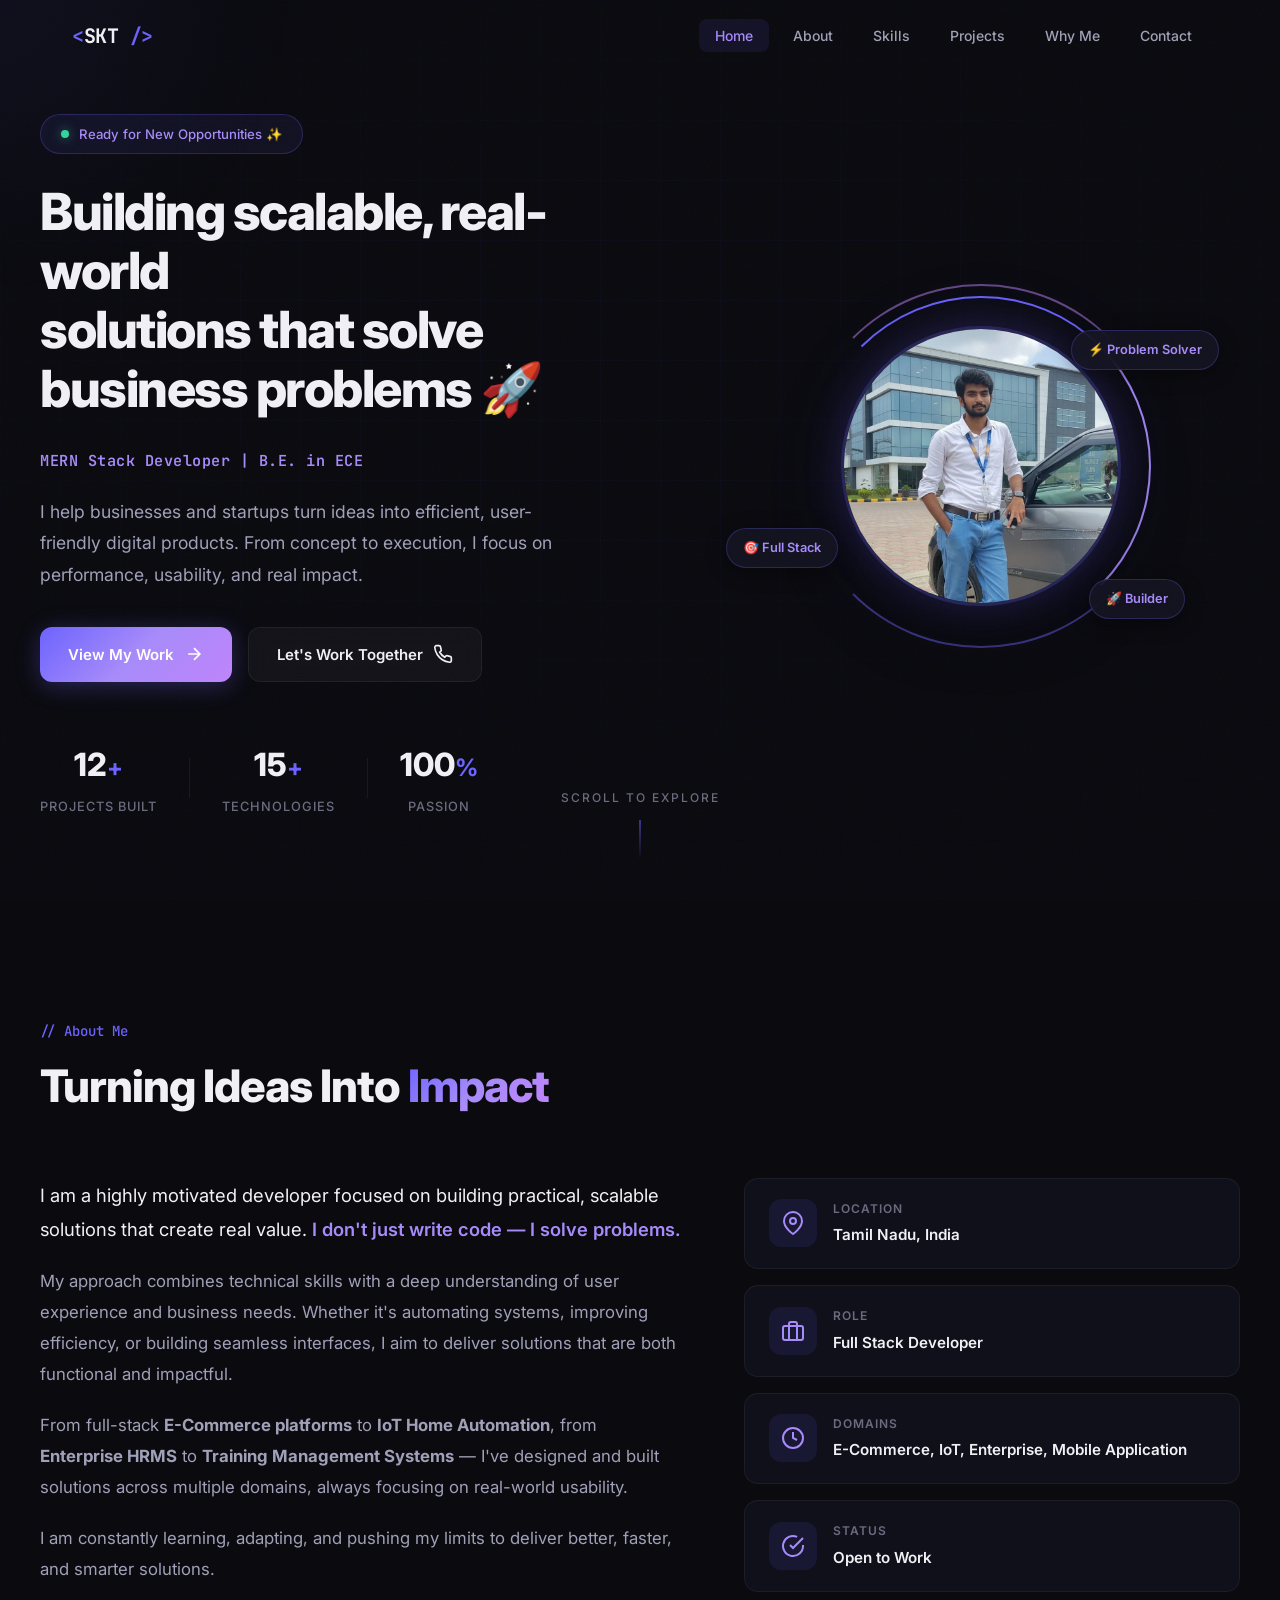
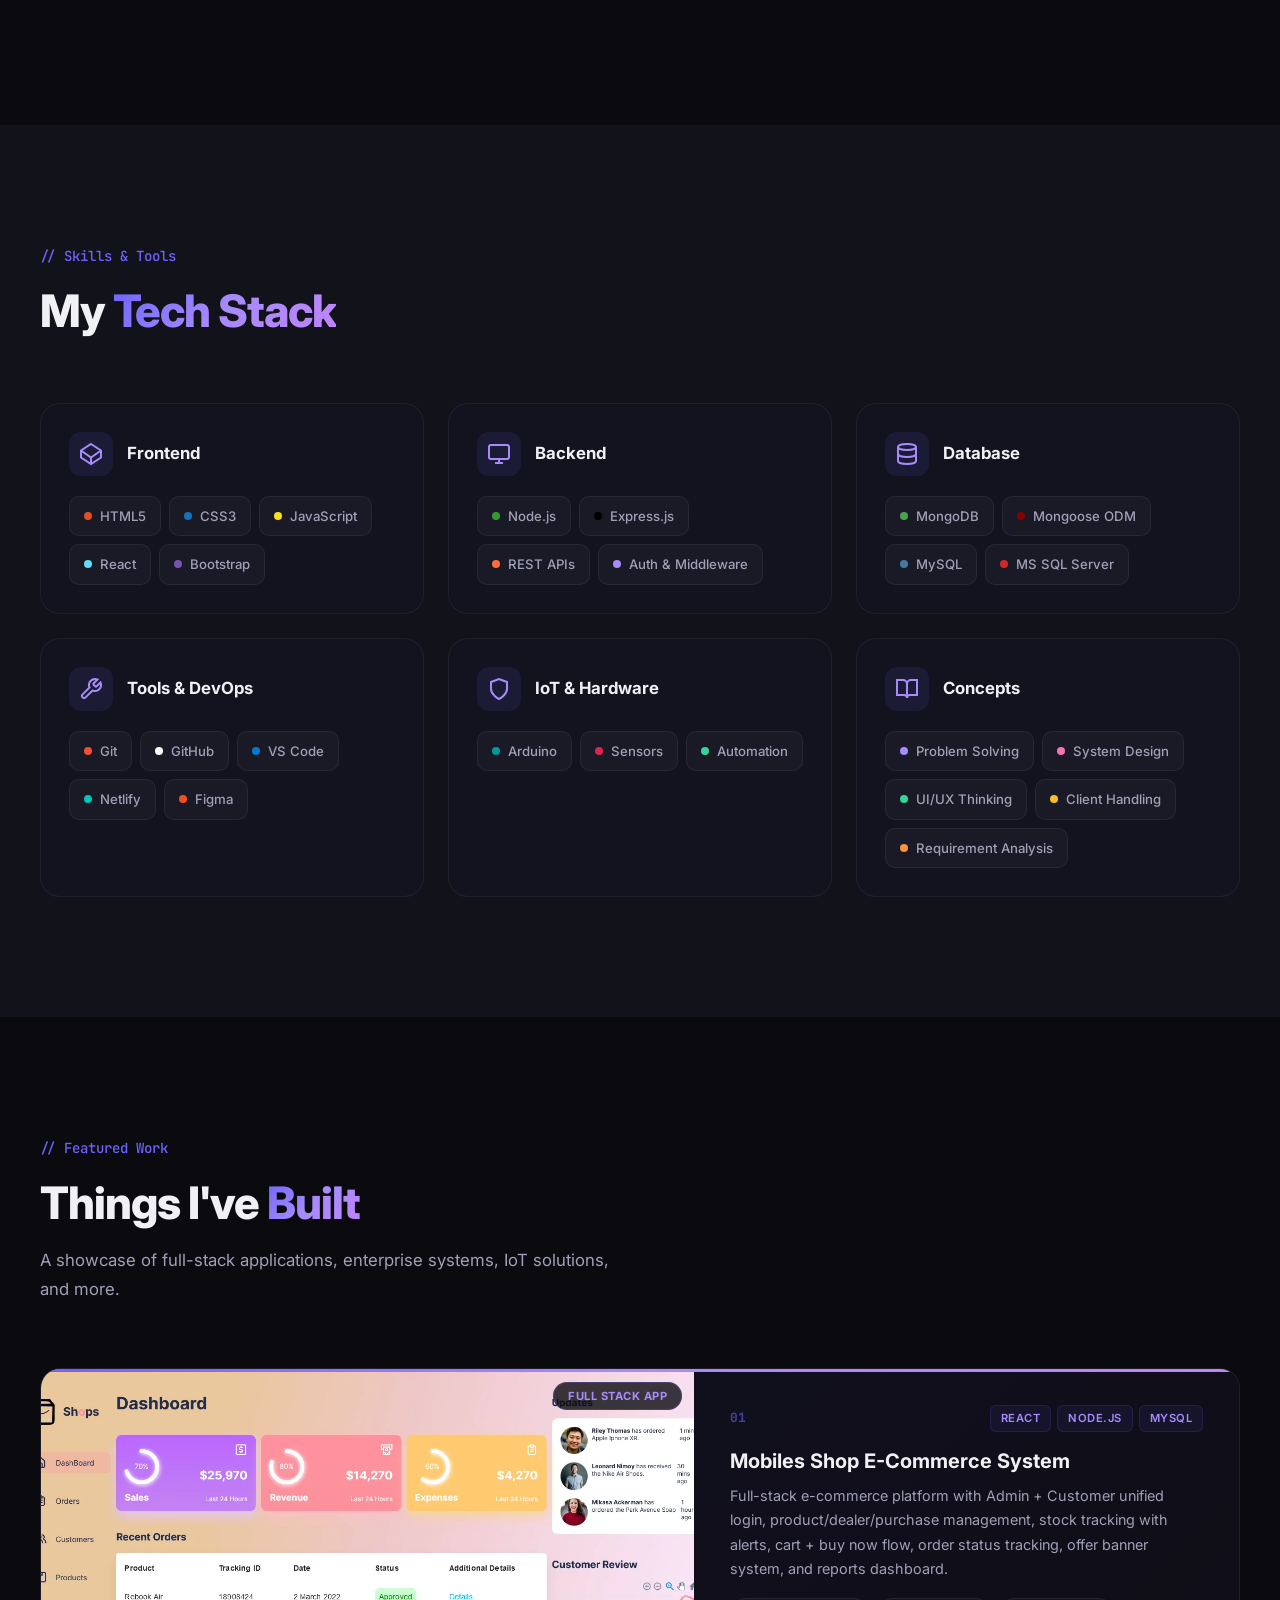
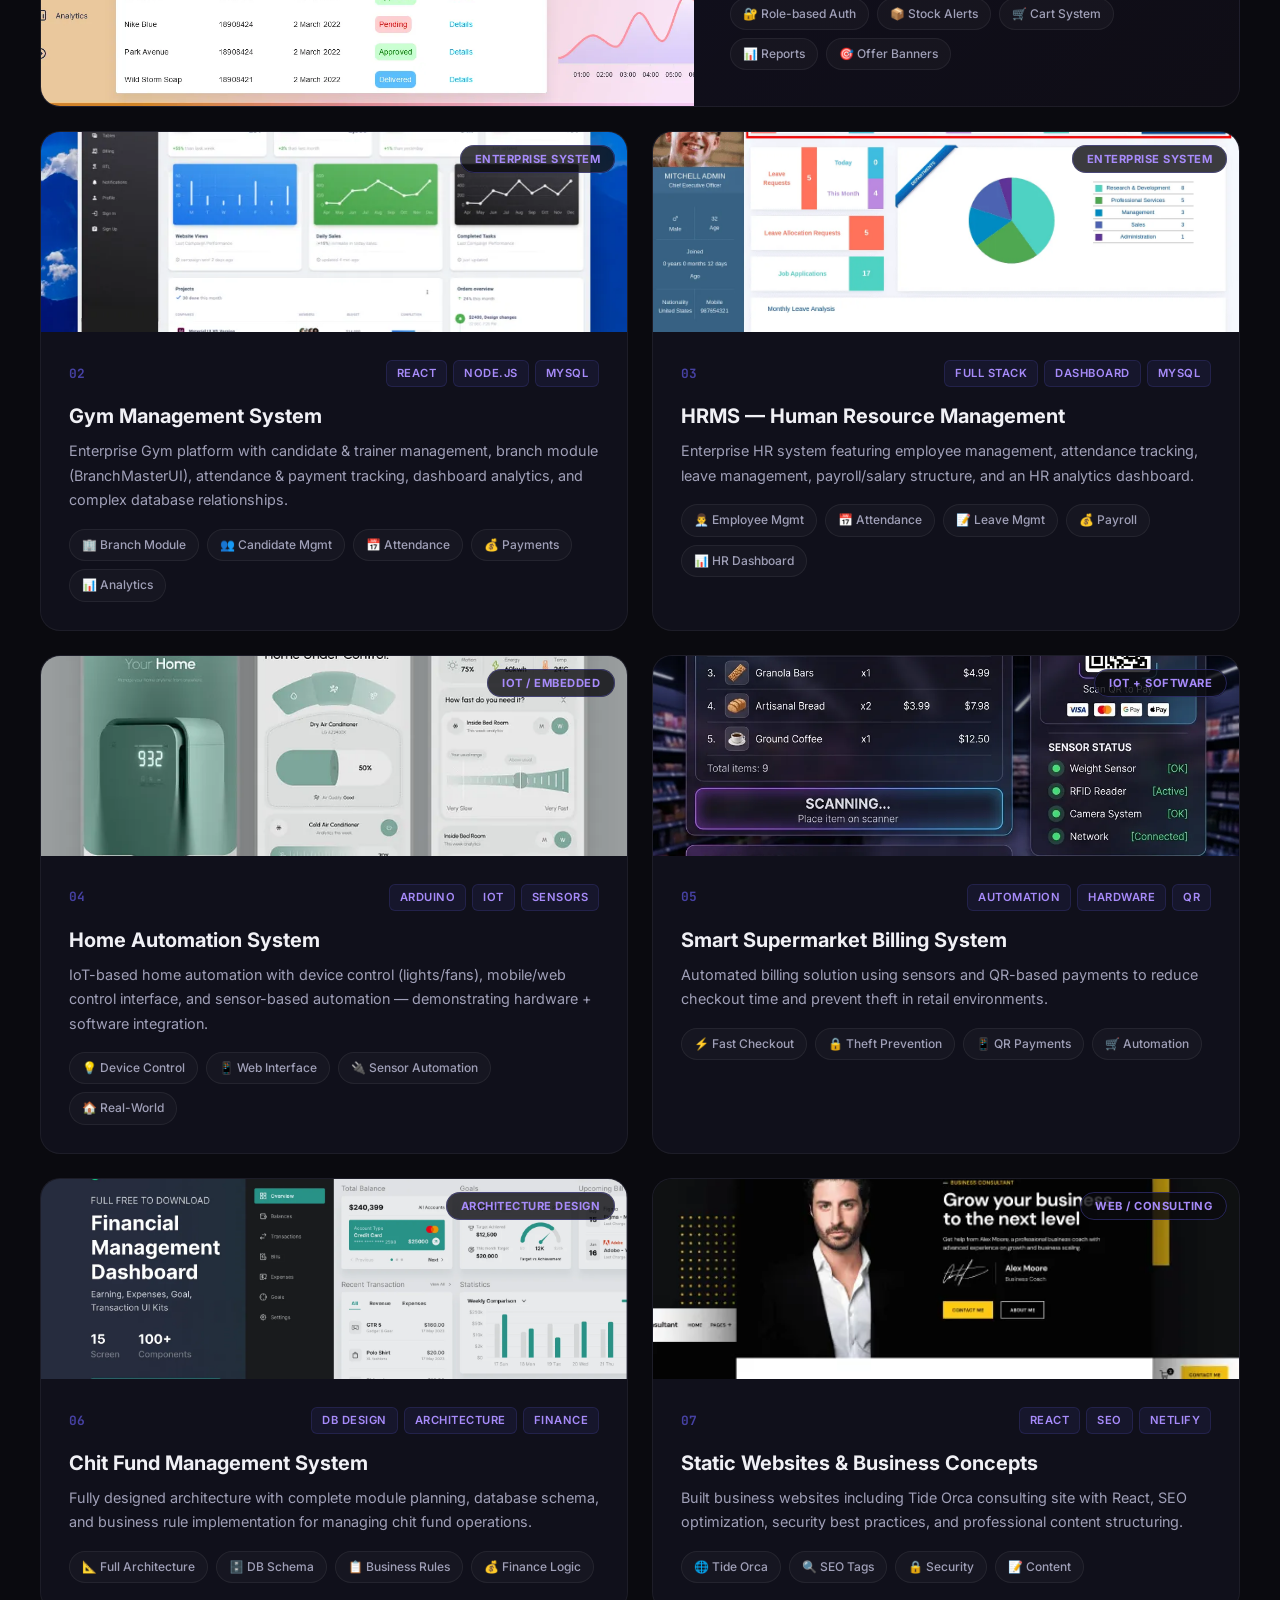
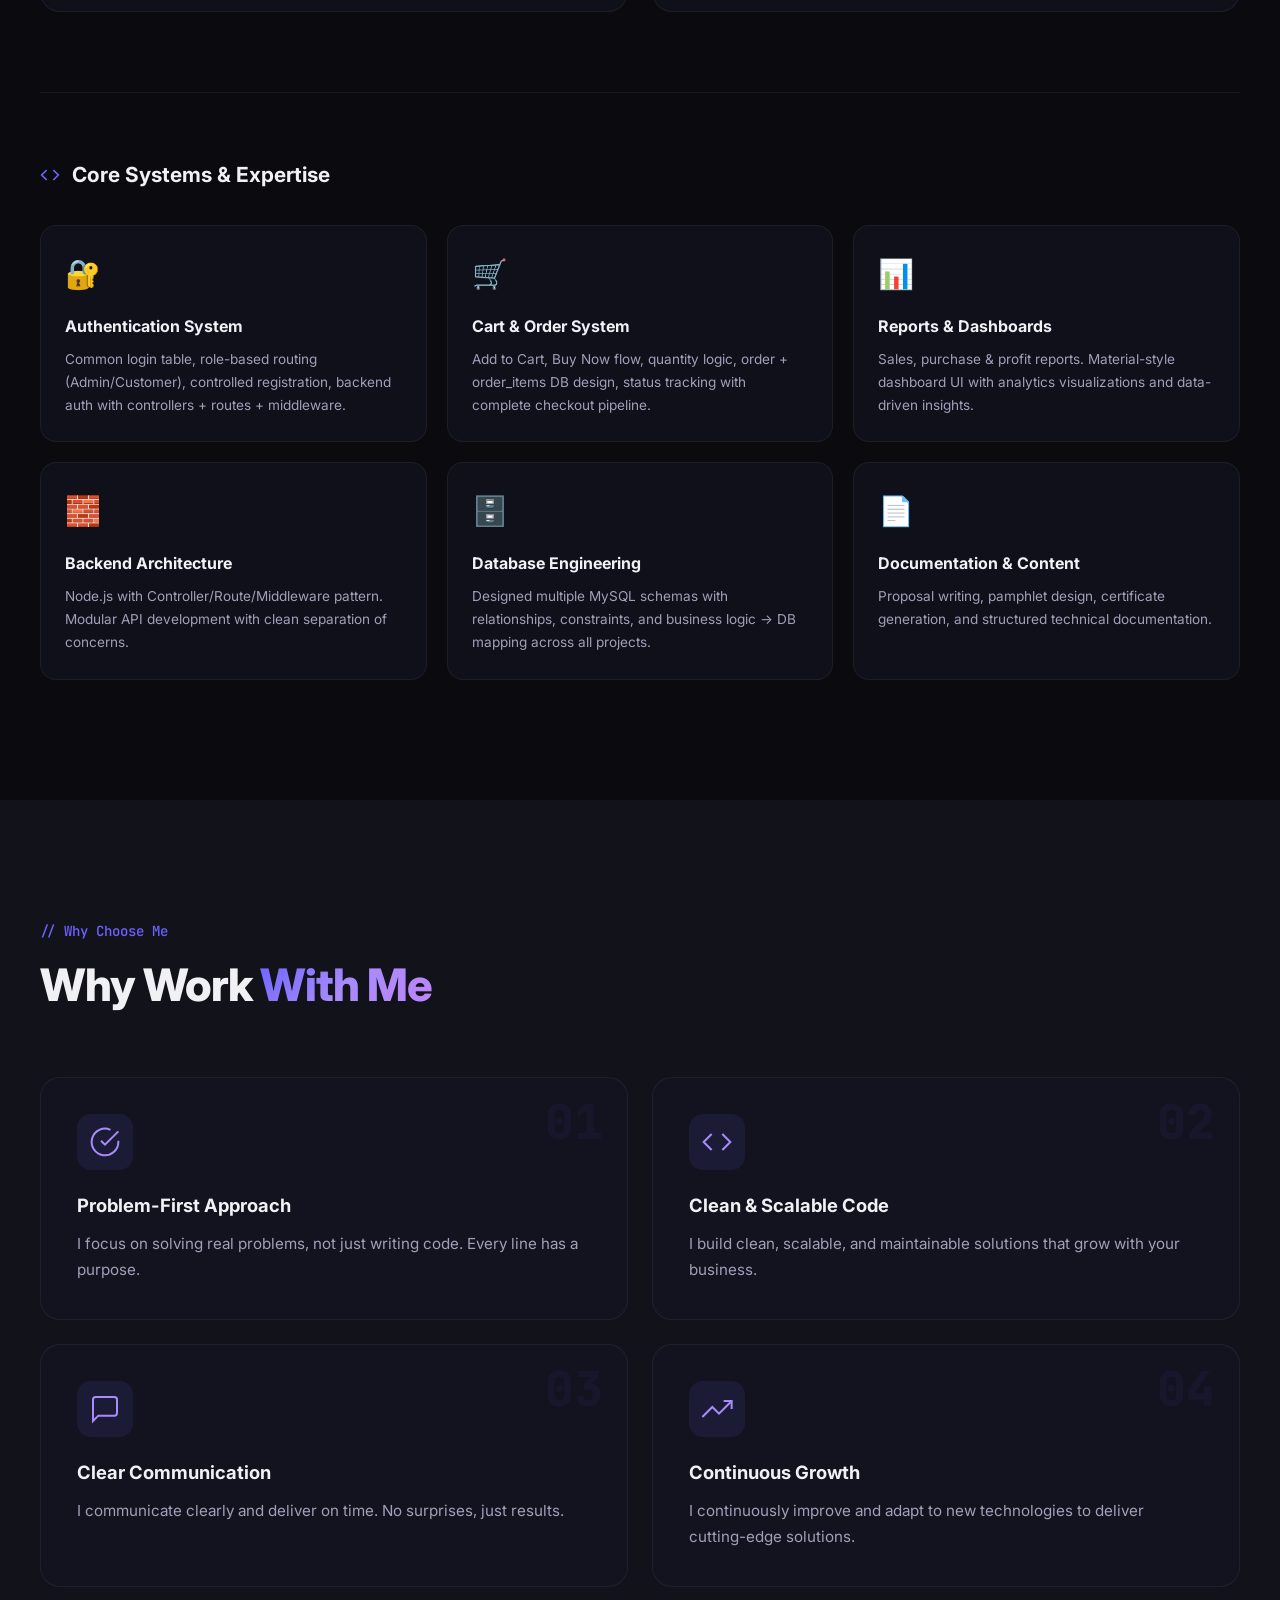
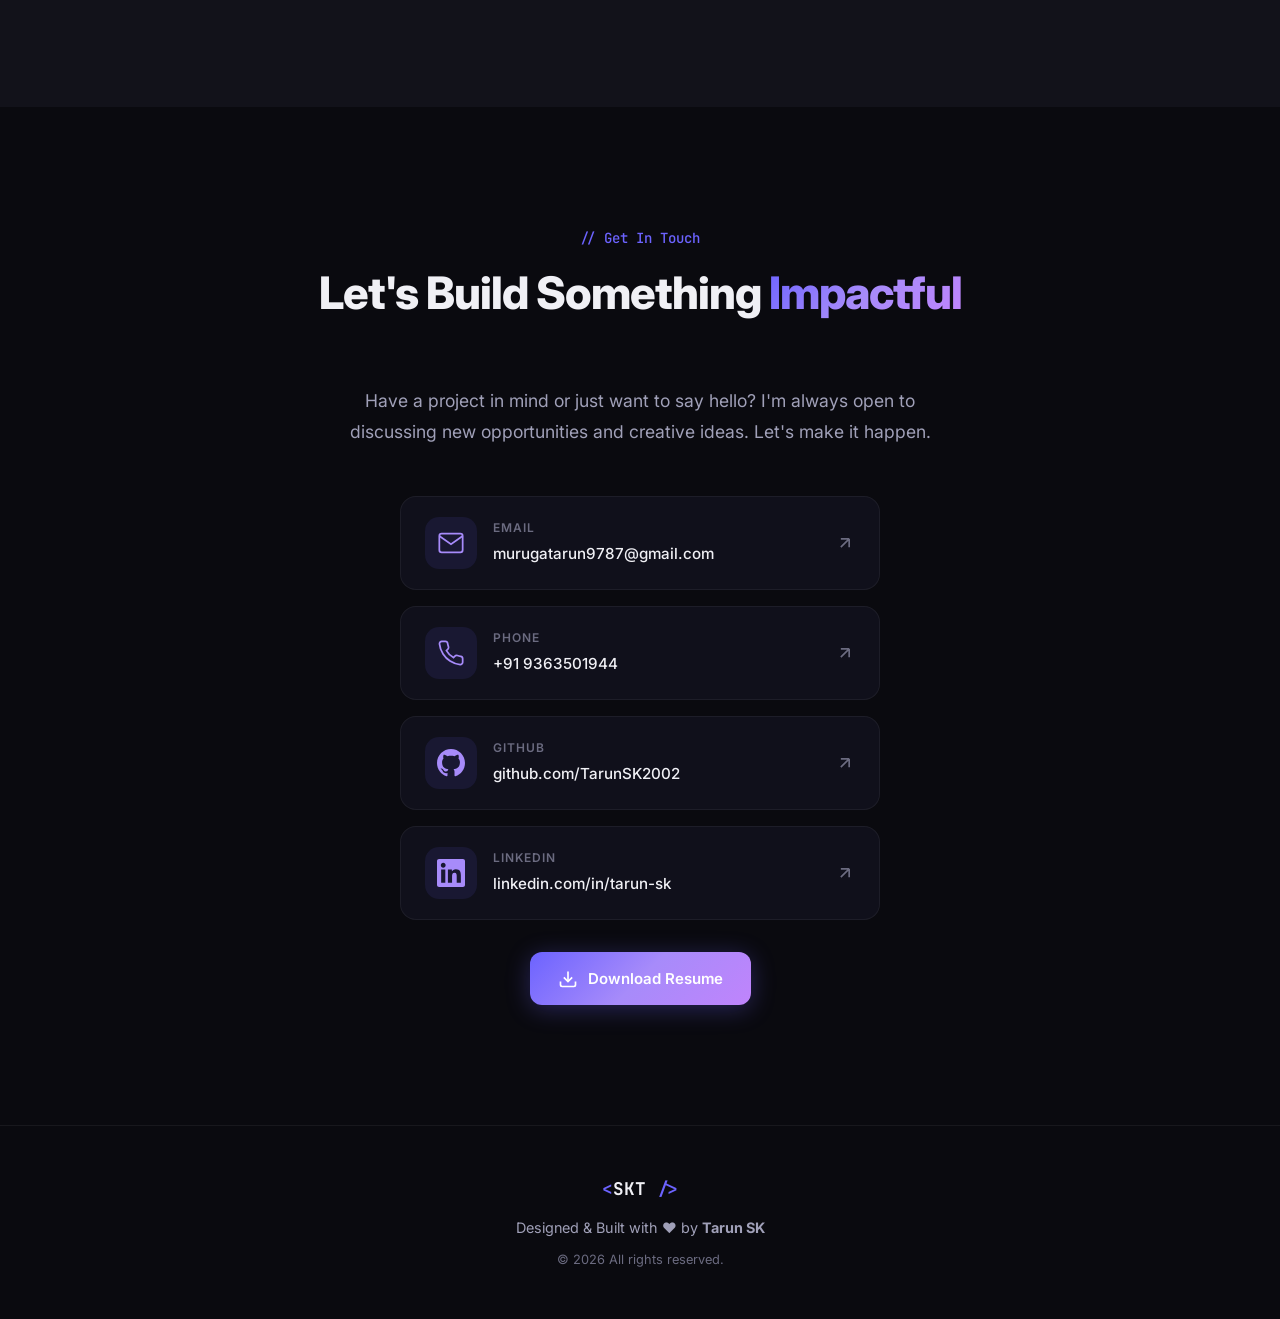
==== index.html @ 76f00f26 "Fix 404: Add favicon.ico" ====
<!DOCTYPE html>
<html lang="en">
<head>
    <meta charset="UTF-8">
    <meta name="viewport" content="width=device-width, initial-scale=1.0">
    <meta name="description" content="Tarun SK — MERN Stack Developer portfolio. Building scalable, real-world solutions from E-Commerce systems to IoT automation. React, Node.js, MongoDB, MySQL. 12+ projects.">
    <meta name="keywords" content="Tarun SK, MERN Stack Developer, Full Stack Developer, Portfolio, React, Node.js, MongoDB, MySQL, Express.js, JavaScript, Tamil Nadu, India, IoT, E-Commerce">
    <meta name="author" content="Tarun SK">
    <title>Tarun SK — MERN Stack Developer | Problem Solver</title>
    <link rel="icon" type="image/x-icon" href="/favicon.ico">
    <meta name="google-site-verification" content="9Yy7li8hd4grgVL63Oumpn8FAke1utCt5XJFrs_Ls8M" />
    <link rel="canonical" href="https://tarun.tideorca.com/">

    
    <!-- Open Graph / Facebook -->
    <meta property="og:type" content="website">
    <meta property="og:url" content="https://tarun.tideorca.com/">
    <meta property="og:title" content="Tarun SK — MERN Stack Developer | Problem Solver">
    <meta property="og:description" content="Tarun SK — MERN Stack Developer portfolio. Building scalable, real-world solutions from E-Commerce systems to IoT automation.">
    <meta property="og:image" content="https://tarun.tideorca.com/1000328977.png">

    <!-- Twitter -->
    <meta property="twitter:card" content="summary_large_image">
    <meta property="twitter:url" content="https://tarun.tideorca.com/">
    <meta property="twitter:title" content="Tarun SK — MERN Stack Developer | Problem Solver">
    <meta property="twitter:description" content="Tarun SK — MERN Stack Developer portfolio. Building scalable, real-world solutions from E-Commerce systems to IoT automation.">
    <meta property="twitter:image" content="https://tarun.tideorca.com/1000328977.png">

    <!-- Schema.org JSON-LD -->
    <script type="application/ld+json">
    {
      "@context": "https://schema.org",
      "@type": "Person",
      "name": "Tarun SK",
      "url": "https://tarun.tideorca.com/",
      "jobTitle": "MERN Stack Developer",
      "sameAs": [
        "https://github.com/TarunSK2002",
        "https://linkedin.com/in/tarun-sk"
      ],
      "knowsAbout": [
        "MERN Stack",
        "React",
        "Node.js",
        "MongoDB",
        "MySQL",
        "Express.js",
        "IoT"
      ]
    }
    </script>

    <link rel="preconnect" href="https://fonts.googleapis.com">
    <link rel="preconnect" href="https://fonts.gstatic.com" crossorigin>
    <link rel="preload" as="style" href="https://fonts.googleapis.com/css2?family=Inter:wght@300;400;500;600;700;800;900&family=JetBrains+Mono:wght@400;500;600&display=swap">
    <link href="https://fonts.googleapis.com/css2?family=Inter:wght@300;400;500;600;700;800;900&family=JetBrains+Mono:wght@400;500;600&display=swap" rel="stylesheet">
    <link rel="preload" as="style" href="style.css">
    <link rel="stylesheet" href="style.css">
</head>
<body>
    <!-- Cursor glow effect -->
    <div class="cursor-glow" id="cursorGlow"></div>

    <!-- Noise overlay -->
    <div class="noise-overlay"></div>

    <!-- Navigation -->
    <nav class="navbar" id="navbar">
        <div class="nav-container">
            <a href="#" class="nav-logo" id="navLogo">
                <span class="logo-bracket">&lt;</span>SKT<span class="logo-bracket"> /&gt;</span>
            </a>
            <ul class="nav-links" id="navLinks">
                <li><a href="#home" class="nav-link active" data-section="home">Home</a></li>
                <li><a href="#about" class="nav-link" data-section="about">About</a></li>
                <li><a href="#skills" class="nav-link" data-section="skills">Skills</a></li>
                <li><a href="#projects" class="nav-link" data-section="projects">Projects</a></li>
                <li><a href="#why-me" class="nav-link" data-section="why-me">Why Me</a></li>
                <li><a href="#contact" class="nav-link" data-section="contact">Contact</a></li>
            </ul>
            <button class="nav-toggle" id="navToggle" aria-label="Toggle navigation menu">
                <span class="hamburger-line"></span>
                <span class="hamburger-line"></span>
                <span class="hamburger-line"></span>
            </button>
        </div>
    </nav>

    <!-- Hero Section -->
    <section class="hero" id="home">
        <div class="hero-bg-grid"></div>
        <div class="hero-particles" id="heroParticles"></div>
        <div class="hero-container">
            <div class="hero-content">
                <div class="hero-badge animate-on-scroll">
                    <span class="badge-dot"></span>
                    <span>Ready for New Opportunities ✨</span>
                </div>
                <h1 class="hero-title animate-on-scroll">
                    Building scalable, real-world<br>
                    solutions that solve<br>
                    business problems <span class="hero-emoji">🚀</span>
                </h1>
                <p class="hero-role animate-on-scroll">MERN Stack Developer | B.E. in ECE</p>
                <p class="hero-subtitle animate-on-scroll">
                    I help businesses and startups turn ideas into efficient, user-friendly digital products. 
                    From concept to execution, I focus on performance, usability, and real impact.
                </p>
                <div class="hero-cta animate-on-scroll">
                    <a href="#projects" class="btn btn-primary" id="ctaViewWork">
                        <span>View My Work</span>
                        <svg class="btn-arrow" width="20" height="20" viewBox="0 0 24 24" fill="none" stroke="currentColor" stroke-width="2"><path d="M5 12h14M12 5l7 7-7 7"/></svg>
                    </a>
                    <a href="#contact" class="btn btn-secondary" id="ctaContact">
                        <span>Let's Work Together</span>
                        <svg class="btn-icon" width="20" height="20" viewBox="0 0 24 24" fill="none" stroke="currentColor" stroke-width="2"><path d="M22 16.92v3a2 2 0 0 1-2.18 2 19.79 19.79 0 0 1-8.63-3.07 19.5 19.5 0 0 1-6-6 19.79 19.79 0 0 1-3.07-8.67A2 2 0 0 1 4.11 2h3a2 2 0 0 1 2 1.72c.127.96.361 1.903.7 2.81a2 2 0 0 1-.45 2.11L8.09 9.91a16 16 0 0 0 6 6l1.27-1.27a2 2 0 0 1 2.11-.45c.907.339 1.85.573 2.81.7A2 2 0 0 1 22 16.92z"/></svg>
                    </a>
                </div>
                <div class="hero-stats animate-on-scroll">
                    <div class="stat-item">
                        <span class="stat-number" data-count="12">0</span><span class="stat-plus">+</span>
                        <span class="stat-label">Projects Built</span>
                    </div>
                    <div class="stat-divider"></div>
                    <div class="stat-item">
                        <span class="stat-number" data-count="15">0</span><span class="stat-plus">+</span>
                        <span class="stat-label">Technologies</span>
                    </div>
                    <div class="stat-divider"></div>
                    <div class="stat-item">
                        <span class="stat-number" data-count="100">0</span><span class="stat-plus">%</span>
                        <span class="stat-label">Passion</span>
                    </div>
                </div>
            </div>
            <div class="hero-visual animate-on-scroll">
                <div class="profile-showcase">
                    <div class="profile-image-wrapper">
                        <div class="profile-ring"></div>
                        <div class="profile-ring profile-ring-2"></div>
                        <img src="1000328977.webp" alt="Tarun SK - Full Stack Developer" class="profile-image" width="280" height="280">
                    </div>
                    <div class="profile-floating-tags">
                        <span class="floating-tag tag-1">⚡ Problem Solver</span>
                        <span class="floating-tag tag-2">🎯 Full Stack</span>
                        <span class="floating-tag tag-3">🚀 Builder</span>
                    </div>
                </div>
            </div>
        </div>
        <div class="scroll-indicator" id="scrollIndicator">
            <span class="scroll-text">Scroll to explore</span>
            <div class="scroll-line"></div>
        </div>
    </section>

    <!-- About Section -->
    <section class="section about" id="about">
        <div class="section-container">
            <div class="section-header animate-on-scroll">
                <span class="section-tag">// About Me</span>
                <h2 class="section-title">Turning Ideas Into <span class="gradient-text">Impact</span></h2>
            </div>
            <div class="about-grid">
                <div class="about-content animate-on-scroll">
                    <p class="about-text about-text-lead">
                        I am a highly motivated developer focused on building practical, scalable solutions that create real value. 
                        <span class="text-highlight">I don't just write code — I solve problems.</span>
                    </p>
                    <p class="about-text">
                        My approach combines technical skills with a deep understanding of user experience and business needs. 
                        Whether it's automating systems, improving efficiency, or building seamless interfaces, I aim to deliver 
                        solutions that are both functional and impactful.
                    </p>
                    <p class="about-text">
                        From full-stack <strong>E-Commerce platforms</strong> to <strong>IoT Home Automation</strong>, from 
                        <strong>Enterprise HRMS</strong> to <strong>Training Management Systems</strong> — I've designed 
                        and built solutions across multiple domains, always focusing on real-world usability.
                    </p>
                    <p class="about-text">
                        I am constantly learning, adapting, and pushing my limits to deliver better, faster, and smarter solutions.
                    </p>
                </div>
                <div class="about-cards animate-on-scroll">
                    <div class="info-card">
                        <div class="info-card-icon">
                            <svg width="24" height="24" viewBox="0 0 24 24" fill="none" stroke="currentColor" stroke-width="2"><path d="M21 10c0 7-9 13-9 13s-9-6-9-13a9 9 0 0 1 18 0z"/><circle cx="12" cy="10" r="3"/></svg>
                        </div>
                        <div>
                            <span class="info-card-label">Location</span>
                            <span class="info-card-value">Tamil Nadu, India</span>
                        </div>
                    </div>
                    <div class="info-card">
                        <div class="info-card-icon">
                            <svg width="24" height="24" viewBox="0 0 24 24" fill="none" stroke="currentColor" stroke-width="2"><rect x="2" y="7" width="20" height="14" rx="2" ry="2"/><path d="M16 21V5a2 2 0 0 0-2-2h-4a2 2 0 0 0-2 2v16"/></svg>
                        </div>
                        <div>
                            <span class="info-card-label">Role</span>
                            <span class="info-card-value">Full Stack Developer</span>
                        </div>
                    </div>
                    <div class="info-card">
                        <div class="info-card-icon">
                            <svg width="24" height="24" viewBox="0 0 24 24" fill="none" stroke="currentColor" stroke-width="2"><circle cx="12" cy="12" r="10"/><path d="M12 6v6l4 2"/></svg>
                        </div>
                        <div>
                            <span class="info-card-label">Domains</span>
                            <span class="info-card-value">E-Commerce, IoT, Enterprise, Mobile Application</span>
                        </div>
                    </div>
                    <div class="info-card">
                        <div class="info-card-icon">
                            <svg width="24" height="24" viewBox="0 0 24 24" fill="none" stroke="currentColor" stroke-width="2"><path d="M22 11.08V12a10 10 0 1 1-5.93-9.14"/><polyline points="22 4 12 14.01 9 11.01"/></svg>
                        </div>
                        <div>
                            <span class="info-card-label">Status</span>
                            <span class="info-card-value">Open to Work</span>
                        </div>
                    </div>
                </div>
            </div>
        </div>
    </section>

    <!-- Skills Section -->
    <section class="section skills" id="skills">
        <div class="section-container">
            <div class="section-header animate-on-scroll">
                <span class="section-tag">// Skills & Tools</span>
                <h2 class="section-title">My <span class="gradient-text">Tech Stack</span></h2>
            </div>
            <div class="skills-grid animate-on-scroll">
                <div class="skill-category">
                    <div class="skill-category-header">
                        <div class="skill-category-icon">
                            <svg width="24" height="24" viewBox="0 0 24 24" fill="none" stroke="currentColor" stroke-width="2"><polygon points="12 2 22 8.5 22 15.5 12 22 2 15.5 2 8.5 12 2"/><line x1="12" y1="22" x2="12" y2="15.5"/><polyline points="22 8.5 12 15.5 2 8.5"/></svg>
                        </div>
                        <h3 class="skill-category-title">Frontend</h3>
                    </div>
                    <div class="skill-tags">
                        <div class="skill-tag" data-level="90">
                            <span class="skill-tag-dot" style="background: #E34F26"></span>
                            HTML5
                        </div>
                        <div class="skill-tag" data-level="85">
                            <span class="skill-tag-dot" style="background: #1572B6"></span>
                            CSS3
                        </div>
                        <div class="skill-tag" data-level="85">
                            <span class="skill-tag-dot" style="background: #F7DF1E"></span>
                            JavaScript
                        </div>
                        <div class="skill-tag" data-level="80">
                            <span class="skill-tag-dot" style="background: #61DAFB"></span>
                            React
                        </div>
                        <div class="skill-tag" data-level="75">
                            <span class="skill-tag-dot" style="background: #7952B3"></span>
                            Bootstrap
                        </div>
                    </div>
                </div>
                <div class="skill-category">
                    <div class="skill-category-header">
                        <div class="skill-category-icon">
                            <svg width="24" height="24" viewBox="0 0 24 24" fill="none" stroke="currentColor" stroke-width="2"><rect x="2" y="3" width="20" height="14" rx="2" ry="2"/><line x1="8" y1="21" x2="16" y2="21"/><line x1="12" y1="17" x2="12" y2="21"/></svg>
                        </div>
                        <h3 class="skill-category-title">Backend</h3>
                    </div>
                    <div class="skill-tags">
                        <div class="skill-tag" data-level="80">
                            <span class="skill-tag-dot" style="background: #339933"></span>
                            Node.js
                        </div>
                        <div class="skill-tag" data-level="80">
                            <span class="skill-tag-dot" style="background: #000"></span>
                            Express.js
                        </div>
                        <div class="skill-tag" data-level="75">
                            <span class="skill-tag-dot" style="background: #ff6c37"></span>
                            REST APIs
                        </div>
                        <div class="skill-tag" data-level="70">
                            <span class="skill-tag-dot" style="background: #a78bfa"></span>
                            Auth & Middleware
                        </div>
                    </div>
                </div>
                <div class="skill-category">
                    <div class="skill-category-header">
                        <div class="skill-category-icon">
                            <svg width="24" height="24" viewBox="0 0 24 24" fill="none" stroke="currentColor" stroke-width="2"><ellipse cx="12" cy="5" rx="9" ry="3"/><path d="M21 12c0 1.66-4 3-9 3s-9-1.34-9-3"/><path d="M3 5v14c0 1.66 4 3 9 3s9-1.34 9-3V5"/></svg>
                        </div>
                        <h3 class="skill-category-title">Database</h3>
                    </div>
                    <div class="skill-tags">
                        <div class="skill-tag" data-level="80">
                            <span class="skill-tag-dot" style="background: #47A248"></span>
                            MongoDB
                        </div>
                        <div class="skill-tag" data-level="75">
                            <span class="skill-tag-dot" style="background: #880000"></span>
                            Mongoose ODM
                        </div>
                        <div class="skill-tag" data-level="85">
                            <span class="skill-tag-dot" style="background: #4479A1"></span>
                            MySQL
                        </div>
                        <div class="skill-tag" data-level="70">
                            <span class="skill-tag-dot" style="background: #CC2927"></span>
                            MS SQL Server
                        </div>
                    </div>
                </div>
                <div class="skill-category">
                    <div class="skill-category-header">
                        <div class="skill-category-icon">
                            <svg width="24" height="24" viewBox="0 0 24 24" fill="none" stroke="currentColor" stroke-width="2"><path d="M14.7 6.3a1 1 0 0 0 0 1.4l1.6 1.6a1 1 0 0 0 1.4 0l3.77-3.77a6 6 0 0 1-7.94 7.94l-6.91 6.91a2.12 2.12 0 0 1-3-3l6.91-6.91a6 6 0 0 1 7.94-7.94l-3.76 3.76z"/></svg>
                        </div>
                        <h3 class="skill-category-title">Tools & DevOps</h3>
                    </div>
                    <div class="skill-tags">
                        <div class="skill-tag" data-level="85">
                            <span class="skill-tag-dot" style="background: #F05032"></span>
                            Git
                        </div>
                        <div class="skill-tag" data-level="85">
                            <span class="skill-tag-dot" style="background: #fff"></span>
                            GitHub
                        </div>
                        <div class="skill-tag" data-level="90">
                            <span class="skill-tag-dot" style="background: #007ACC"></span>
                            VS Code
                        </div>
                        <div class="skill-tag" data-level="70">
                            <span class="skill-tag-dot" style="background: #00C7B7"></span>
                            Netlify
                        </div>
                        <div class="skill-tag" data-level="75">
                            <span class="skill-tag-dot" style="background: #F24E1E"></span>
                            Figma
                        </div>
                    </div>
                </div>
                <div class="skill-category">
                    <div class="skill-category-header">
                        <div class="skill-category-icon">
                            <svg width="24" height="24" viewBox="0 0 24 24" fill="none" stroke="currentColor" stroke-width="2"><path d="M12 22s8-4 8-10V5l-8-3-8 3v7c0 6 8 10 8 10z"/></svg>
                        </div>
                        <h3 class="skill-category-title">IoT & Hardware</h3>
                    </div>
                    <div class="skill-tags">
                        <div class="skill-tag" data-level="75">
                            <span class="skill-tag-dot" style="background: #00979D"></span>
                            Arduino
                        </div>
                        <div class="skill-tag" data-level="70">
                            <span class="skill-tag-dot" style="background: #e0234e"></span>
                            Sensors
                        </div>
                        <div class="skill-tag" data-level="70">
                            <span class="skill-tag-dot" style="background: #34d399"></span>
                            Automation
                        </div>
                    </div>
                </div>
                <div class="skill-category">
                    <div class="skill-category-header">
                        <div class="skill-category-icon">
                            <svg width="24" height="24" viewBox="0 0 24 24" fill="none" stroke="currentColor" stroke-width="2"><path d="M2 3h6a4 4 0 0 1 4 4v14a3 3 0 0 0-3-3H2z"/><path d="M22 3h-6a4 4 0 0 0-4 4v14a3 3 0 0 1 3-3h7z"/></svg>
                        </div>
                        <h3 class="skill-category-title">Concepts</h3>
                    </div>
                    <div class="skill-tags">
                        <div class="skill-tag" data-level="85">
                            <span class="skill-tag-dot" style="background: #a78bfa"></span>
                            Problem Solving
                        </div>
                        <div class="skill-tag" data-level="75">
                            <span class="skill-tag-dot" style="background: #f472b6"></span>
                            System Design
                        </div>
                        <div class="skill-tag" data-level="80">
                            <span class="skill-tag-dot" style="background: #34d399"></span>
                            UI/UX Thinking
                        </div>
                        <div class="skill-tag" data-level="80">
                            <span class="skill-tag-dot" style="background: #fbbf24"></span>
                            Client Handling
                        </div>
                        <div class="skill-tag" data-level="75">
                            <span class="skill-tag-dot" style="background: #fb923c"></span>
                            Requirement Analysis
                        </div>
                    </div>
                </div>
            </div>
        </div>
    </section>

    <!-- Projects Section -->
    <section class="section projects" id="projects">
        <div class="section-container">
            <div class="section-header animate-on-scroll">
                <span class="section-tag">// Featured Work</span>
                <h2 class="section-title">Things I've <span class="gradient-text">Built</span></h2>
                <p class="section-subtitle">A showcase of full-stack applications, enterprise systems, IoT solutions, and more.</p>
            </div>



            <div class="projects-grid" id="projectsGrid">

                <!-- Project 1: Sri Mobiles E-Commerce -->
                <article class="project-card project-card-featured animate-on-scroll" id="project1" data-category="fullstack">
                    <div class="project-card-glow"></div>
                    <div class="project-card-inner">
                        <div class="project-card-image">
                            <img src="images/project-ecommerce.webp" alt="Sri Mobiles E-Commerce" loading="lazy" width="600" height="400">
                            <div class="project-card-overlay">
                                <span class="project-type-badge">Full Stack App</span>
                            </div>
                        </div>
                        <div class="project-card-content">
                            <div class="project-card-header">
                                <span class="project-number">01</span>
                                <div class="project-tags">
                                    <span class="project-tag">React</span>
                                    <span class="project-tag">Node.js</span>
                                    <span class="project-tag">MySQL</span>
                                </div>
                            </div>
                            <h3 class="project-title">Mobiles Shop E-Commerce System</h3>
                            <p class="project-description">
                                Full-stack e-commerce platform with Admin + Customer unified login, product/dealer/purchase management, 
                                stock tracking with alerts, cart + buy now flow, order status tracking, offer banner system, and reports dashboard.
                            </p>
                            <div class="project-highlights">
                                <span class="highlight-chip">🔐 Role-based Auth</span>
                                <span class="highlight-chip">📦 Stock Alerts</span>
                                <span class="highlight-chip">🛒 Cart System</span>
                                <span class="highlight-chip">📊 Reports</span>
                                <span class="highlight-chip">🎯 Offer Banners</span>
                            </div>
                        </div>
                    </div>
                </article>

                <!-- Project 2: Training Management System -->
                <article class="project-card animate-on-scroll" id="project2" data-category="enterprise">
                    <div class="project-card-glow"></div>
                    <div class="project-card-inner">
                        <div class="project-card-image">
                            <img src="images/project-training.webp" alt="Training Management System" loading="lazy" width="600" height="400">
                            <div class="project-card-overlay">
                                <span class="project-type-badge">Enterprise System</span>
                            </div>
                        </div>
                        <div class="project-card-content">
                            <div class="project-card-header">
                                <span class="project-number">02</span>
                                <div class="project-tags">
                                    <span class="project-tag">React</span>
                                    <span class="project-tag">Node.js</span>
                                    <span class="project-tag">MySQL</span>
                                </div>
                            </div>
                            <h3 class="project-title">Gym Management System</h3>
                            <p class="project-description">
                                Enterprise Gym platform with candidate & trainer management, branch module (BranchMasterUI), 
                                attendance & payment tracking, dashboard analytics, and complex database relationships.
                            </p>
                            <div class="project-highlights">
                                <span class="highlight-chip">🏢 Branch Module</span>
                                <span class="highlight-chip">👥 Candidate Mgmt</span>
                                <span class="highlight-chip">📅 Attendance</span>
                                <span class="highlight-chip">💰 Payments</span>
                                <span class="highlight-chip">📊 Analytics</span>
                            </div>
                        </div>
                    </div>
                </article>

                <!-- Project 3: HRMS -->
                <article class="project-card animate-on-scroll" id="project3" data-category="enterprise">
                    <div class="project-card-glow"></div>
                    <div class="project-card-inner">
                        <div class="project-card-image">
                            <img src="images/project-hrms.webp" alt="HRMS System" loading="lazy" width="600" height="400">
                            <div class="project-card-overlay">
                                <span class="project-type-badge">Enterprise System</span>
                            </div>
                        </div>
                        <div class="project-card-content">
                            <div class="project-card-header">
                                <span class="project-number">03</span>
                                <div class="project-tags">
                                    <span class="project-tag">Full Stack</span>
                                    <span class="project-tag">Dashboard</span>
                                    <span class="project-tag">MySQL</span>
                                </div>
                            </div>
                            <h3 class="project-title">HRMS — Human Resource Management</h3>
                            <p class="project-description">
                                Enterprise HR system featuring employee management, attendance tracking, leave management, 
                                payroll/salary structure, and an HR analytics dashboard.
                            </p>
                            <div class="project-highlights">
                                <span class="highlight-chip">👨‍💼 Employee Mgmt</span>
                                <span class="highlight-chip">📅 Attendance</span>
                                <span class="highlight-chip">📝 Leave Mgmt</span>
                                <span class="highlight-chip">💰 Payroll</span>
                                <span class="highlight-chip">📊 HR Dashboard</span>
                            </div>
                        </div>
                    </div>
                </article>

                <!-- Project 4: Home Automation -->
                <article class="project-card animate-on-scroll" id="project4" data-category="iot">
                    <div class="project-card-glow"></div>
                    <div class="project-card-inner">
                        <div class="project-card-image">
                            <img src="images/project-homeauto.webp" alt="Home Automation System" loading="lazy" width="600" height="400">
                            <div class="project-card-overlay">
                                <span class="project-type-badge">IoT / Embedded</span>
                            </div>
                        </div>
                        <div class="project-card-content">
                            <div class="project-card-header">
                                <span class="project-number">04</span>
                                <div class="project-tags">
                                    <span class="project-tag">Arduino</span>
                                    <span class="project-tag">IoT</span>
                                    <span class="project-tag">Sensors</span>
                                </div>
                            </div>
                            <h3 class="project-title">Home Automation System</h3>
                            <p class="project-description">
                                IoT-based home automation with device control (lights/fans), mobile/web control interface, 
                                and sensor-based automation — demonstrating hardware + software integration.
                            </p>
                            <div class="project-highlights">
                                <span class="highlight-chip">💡 Device Control</span>
                                <span class="highlight-chip">📱 Web Interface</span>
                                <span class="highlight-chip">🔌 Sensor Automation</span>
                                <span class="highlight-chip">🏠 Real-World</span>
                            </div>
                        </div>
                    </div>
                </article>

                <!-- Project 5: Smart Supermarket Billing -->
                <article class="project-card animate-on-scroll" id="project5" data-category="iot">
                    <div class="project-card-glow"></div>
                    <div class="project-card-inner">
                        <div class="project-card-image">
                            <img src="images/project-billing.webp" alt="Smart Supermarket Billing" loading="lazy" width="600" height="400">
                            <div class="project-card-overlay">
                                <span class="project-type-badge">IoT + Software</span>
                            </div>
                        </div>
                        <div class="project-card-content">
                            <div class="project-card-header">
                                <span class="project-number">05</span>
                                <div class="project-tags">
                                    <span class="project-tag">Automation</span>
                                    <span class="project-tag">Hardware</span>
                                    <span class="project-tag">QR</span>
                                </div>
                            </div>
                            <h3 class="project-title">Smart Supermarket Billing System</h3>
                            <p class="project-description">
                                Automated billing solution using sensors and QR-based payments to reduce checkout time 
                                and prevent theft in retail environments.
                            </p>
                            <div class="project-highlights">
                                <span class="highlight-chip">⚡ Fast Checkout</span>
                                <span class="highlight-chip">🔒 Theft Prevention</span>
                                <span class="highlight-chip">📱 QR Payments</span>
                                <span class="highlight-chip">🛒 Automation</span>
                            </div>
                        </div>
                    </div>
                </article>

                <!-- Project 6: Chit Fund Management -->
                <article class="project-card animate-on-scroll" id="project6" data-category="enterprise">
                    <div class="project-card-glow"></div>
                    <div class="project-card-inner">
                        <div class="project-card-image">
                            <img src="images/project-chitfund.webp" alt="Chit Fund Management" loading="lazy" width="600" height="400">
                            <div class="project-card-overlay">
                                <span class="project-type-badge">Architecture Design</span>
                            </div>
                        </div>
                        <div class="project-card-content">
                            <div class="project-card-header">
                                <span class="project-number">06</span>
                                <div class="project-tags">
                                    <span class="project-tag">DB Design</span>
                                    <span class="project-tag">Architecture</span>
                                    <span class="project-tag">Finance</span>
                                </div>
                            </div>
                            <h3 class="project-title">Chit Fund Management System</h3>
                            <p class="project-description">
                                Fully designed architecture with complete module planning, database schema, and business rule implementation 
                                for managing chit fund operations.
                            </p>
                            <div class="project-highlights">
                                <span class="highlight-chip">📐 Full Architecture</span>
                                <span class="highlight-chip">🗄️ DB Schema</span>
                                <span class="highlight-chip">📋 Business Rules</span>
                                <span class="highlight-chip">💰 Finance Logic</span>
                            </div>
                        </div>
                    </div>
                </article>

                <!-- Project 7: Static Websites & Business -->
                <article class="project-card animate-on-scroll" id="project7" data-category="other">
                    <div class="project-card-glow"></div>
                    <div class="project-card-inner">
                        <div class="project-card-image">
                            <img src="images/project-websites.webp" alt="Static Websites" loading="lazy" width="600" height="400">
                            <div class="project-card-overlay">
                                <span class="project-type-badge">Web / Consulting</span>
                            </div>
                        </div>
                        <div class="project-card-content">
                            <div class="project-card-header">
                                <span class="project-number">07</span>
                                <div class="project-tags">
                                    <span class="project-tag">React</span>
                                    <span class="project-tag">SEO</span>
                                    <span class="project-tag">Netlify</span>
                                </div>
                            </div>
                            <h3 class="project-title">Static Websites & Business Concepts</h3>
                            <p class="project-description">
                                Built business websites including Tide Orca consulting site with React, SEO optimization, 
                                security best practices, and professional content structuring.
                            </p>
                            <div class="project-highlights">
                                <span class="highlight-chip">🌐 Tide Orca</span>
                                <span class="highlight-chip">🔍 SEO Tags</span>
                                <span class="highlight-chip">🔒 Security</span>
                                <span class="highlight-chip">📝 Content</span>
                            </div>
                        </div>
                    </div>
                </article>

            </div>

            <!-- Core Systems & Expertise -->
            <div class="core-systems animate-on-scroll">
                <h3 class="core-systems-title">
                    <svg width="20" height="20" viewBox="0 0 24 24" fill="none" stroke="currentColor" stroke-width="2"><polyline points="16 18 22 12 16 6"/><polyline points="8 6 2 12 8 18"/></svg>
                    Core Systems & Expertise
                </h3>
                <div class="core-systems-grid">
                    <div class="core-card" id="coreAuth">
                        <div class="core-card-icon">🔐</div>
                        <h4 class="core-card-title">Authentication System</h4>
                        <p class="core-card-desc">Common login table, role-based routing (Admin/Customer), controlled registration, backend auth with controllers + routes + middleware.</p>
                    </div>
                    <div class="core-card" id="coreCart">
                        <div class="core-card-icon">🛒</div>
                        <h4 class="core-card-title">Cart & Order System</h4>
                        <p class="core-card-desc">Add to Cart, Buy Now flow, quantity logic, order + order_items DB design, status tracking with complete checkout pipeline.</p>
                    </div>
                    <div class="core-card" id="coreReports">
                        <div class="core-card-icon">📊</div>
                        <h4 class="core-card-title">Reports & Dashboards</h4>
                        <p class="core-card-desc">Sales, purchase & profit reports. Material-style dashboard UI with analytics visualizations and data-driven insights.</p>
                    </div>
                    <div class="core-card" id="coreBackend">
                        <div class="core-card-icon">🧱</div>
                        <h4 class="core-card-title">Backend Architecture</h4>
                        <p class="core-card-desc">Node.js with Controller/Route/Middleware pattern. Modular API development with clean separation of concerns.</p>
                    </div>
                    <div class="core-card" id="coreDB">
                        <div class="core-card-icon">🗄️</div>
                        <h4 class="core-card-title">Database Engineering</h4>
                        <p class="core-card-desc">Designed multiple MySQL schemas with relationships, constraints, and business logic → DB mapping across all projects.</p>
                    </div>
                    <div class="core-card" id="coreDocs">
                        <div class="core-card-icon">📄</div>
                        <h4 class="core-card-title">Documentation & Content</h4>
                        <p class="core-card-desc">Proposal writing, pamphlet design, certificate generation, and structured technical documentation.</p>
                    </div>
                </div>
            </div>
        </div>
    </section>

    <!-- Why Work With Me Section -->
    <section class="section why-me" id="why-me">
        <div class="section-container">
            <div class="section-header animate-on-scroll">
                <span class="section-tag">// Why Choose Me</span>
                <h2 class="section-title">Why Work <span class="gradient-text">With Me</span></h2>
            </div>
            <div class="why-grid animate-on-scroll">
                <div class="why-card" id="whyCard1">
                    <div class="why-card-number">01</div>
                    <div class="why-card-icon">
                        <svg width="32" height="32" viewBox="0 0 24 24" fill="none" stroke="currentColor" stroke-width="1.5"><path d="M22 11.08V12a10 10 0 1 1-5.93-9.14"/><polyline points="22 4 12 14.01 9 11.01"/></svg>
                    </div>
                    <h3 class="why-card-title">Problem-First Approach</h3>
                    <p class="why-card-text">I focus on solving real problems, not just writing code. Every line has a purpose.</p>
                </div>
                <div class="why-card" id="whyCard2">
                    <div class="why-card-number">02</div>
                    <div class="why-card-icon">
                        <svg width="32" height="32" viewBox="0 0 24 24" fill="none" stroke="currentColor" stroke-width="1.5"><polyline points="16 18 22 12 16 6"/><polyline points="8 6 2 12 8 18"/></svg>
                    </div>
                    <h3 class="why-card-title">Clean & Scalable Code</h3>
                    <p class="why-card-text">I build clean, scalable, and maintainable solutions that grow with your business.</p>
                </div>
                <div class="why-card" id="whyCard3">
                    <div class="why-card-number">03</div>
                    <div class="why-card-icon">
                        <svg width="32" height="32" viewBox="0 0 24 24" fill="none" stroke="currentColor" stroke-width="1.5"><path d="M21 15a2 2 0 0 1-2 2H7l-4 4V5a2 2 0 0 1 2-2h14a2 2 0 0 1 2 2z"/></svg>
                    </div>
                    <h3 class="why-card-title">Clear Communication</h3>
                    <p class="why-card-text">I communicate clearly and deliver on time. No surprises, just results.</p>
                </div>
                <div class="why-card" id="whyCard4">
                    <div class="why-card-number">04</div>
                    <div class="why-card-icon">
                        <svg width="32" height="32" viewBox="0 0 24 24" fill="none" stroke="currentColor" stroke-width="1.5"><path d="M23 6l-9.5 9.5-5-5L1 18"/><polyline points="17 6 23 6 23 12"/></svg>
                    </div>
                    <h3 class="why-card-title">Continuous Growth</h3>
                    <p class="why-card-text">I continuously improve and adapt to new technologies to deliver cutting-edge solutions.</p>
                </div>
            </div>
        </div>
    </section>



    <!-- Contact Section -->
    <section class="section contact" id="contact">
        <div class="section-container">
            <div class="section-header animate-on-scroll">
                <span class="section-tag">// Get In Touch</span>
                <h2 class="section-title">Let's Build Something <span class="gradient-text">Impactful</span></h2>
            </div>
            <div class="contact-content animate-on-scroll">
                <p class="contact-text">
                    Have a project in mind or just want to say hello? I'm always open to discussing new opportunities 
                    and creative ideas. Let's make it happen.
                </p>
                <div class="contact-links">
                    <a href="mailto:murugatarun9787@gmail.com" class="contact-card" id="contactEmail">
                        <div class="contact-card-icon">
                            <svg width="28" height="28" viewBox="0 0 24 24" fill="none" stroke="currentColor" stroke-width="1.5"><path d="M4 4h16c1.1 0 2 .9 2 2v12c0 1.1-.9 2-2 2H4c-1.1 0-2-.9-2-2V6c0-1.1.9-2 2-2z"/><polyline points="22,6 12,13 2,6"/></svg>
                        </div>
                        <div class="contact-card-info">
                            <span class="contact-card-label">Email</span>
                            <span class="contact-card-value">murugatarun9787@gmail.com</span>
                        </div>
                        <svg class="contact-card-arrow" width="20" height="20" viewBox="0 0 24 24" fill="none" stroke="currentColor" stroke-width="2"><path d="M7 17L17 7M17 7H7M17 7v10"/></svg>
                    </a>
                    <a href="tel:+919363501944" class="contact-card" id="contactPhone">
                        <div class="contact-card-icon">
                            <svg width="28" height="28" viewBox="0 0 24 24" fill="none" stroke="currentColor" stroke-width="1.5"><path d="M22 16.92v3a2 2 0 0 1-2.18 2 19.79 19.79 0 0 1-8.63-3.07 19.5 19.5 0 0 1-6-6 19.79 19.79 0 0 1-3.07-8.67A2 2 0 0 1 4.11 2h3a2 2 0 0 1 2 1.72c.127.96.361 1.903.7 2.81a2 2 0 0 1-.45 2.11L8.09 9.91a16 16 0 0 0 6 6l1.27-1.27a2 2 0 0 1 2.11-.45c.907.339 1.85.573 2.81.7A2 2 0 0 1 22 16.92z"/></svg>
                        </div>
                        <div class="contact-card-info">
                            <span class="contact-card-label">Phone</span>
                            <span class="contact-card-value">+91 9363501944</span>
                        </div>
                        <svg class="contact-card-arrow" width="20" height="20" viewBox="0 0 24 24" fill="none" stroke="currentColor" stroke-width="2"><path d="M7 17L17 7M17 7H7M17 7v10"/></svg>
                    </a>
                    <a href="https://github.com/TarunSK2002" target="_blank" rel="noopener noreferrer" class="contact-card" id="contactGitHub">
                        <div class="contact-card-icon">
                            <svg width="28" height="28" viewBox="0 0 24 24" fill="currentColor"><path d="M12 0c-6.626 0-12 5.373-12 12 0 5.302 3.438 9.8 8.207 11.387.599.111.793-.261.793-.577v-2.234c-3.338.726-4.033-1.416-4.033-1.416-.546-1.387-1.333-1.756-1.333-1.756-1.089-.745.083-.729.083-.729 1.205.084 1.839 1.237 1.839 1.237 1.07 1.834 2.807 1.304 3.492.997.107-.775.418-1.305.762-1.604-2.665-.305-5.467-1.334-5.467-5.931 0-1.311.469-2.381 1.236-3.221-.124-.303-.535-1.524.117-3.176 0 0 1.008-.322 3.301 1.23.957-.266 1.983-.399 3.003-.404 1.02.005 2.047.138 3.006.404 2.291-1.552 3.297-1.23 3.297-1.23.653 1.653.242 2.874.118 3.176.77.84 1.235 1.911 1.235 3.221 0 4.609-2.807 5.624-5.479 5.921.43.372.823 1.102.823 2.222v3.293c0 .319.192.694.801.576 4.765-1.589 8.199-6.086 8.199-11.386 0-6.627-5.373-12-12-12z"/></svg>
                        </div>
                        <div class="contact-card-info">
                            <span class="contact-card-label">GitHub</span>
                            <span class="contact-card-value">github.com/TarunSK2002</span>
                        </div>
                        <svg class="contact-card-arrow" width="20" height="20" viewBox="0 0 24 24" fill="none" stroke="currentColor" stroke-width="2"><path d="M7 17L17 7M17 7H7M17 7v10"/></svg>
                    </a>
                    <a href="https://linkedin.com/in/tarun-sk" target="_blank" rel="noopener noreferrer" class="contact-card" id="contactLinkedIn">
                        <div class="contact-card-icon">
                            <svg width="28" height="28" viewBox="0 0 24 24" fill="currentColor"><path d="M20.447 20.452h-3.554v-5.569c0-1.328-.027-3.037-1.852-3.037-1.853 0-2.136 1.445-2.136 2.939v5.667H9.351V9h3.414v1.561h.046c.477-.9 1.637-1.85 3.37-1.85 3.601 0 4.267 2.37 4.267 5.455v6.286zM5.337 7.433c-1.144 0-2.063-.926-2.063-2.065 0-1.138.92-2.063 2.063-2.063 1.14 0 2.064.925 2.064 2.063 0 1.139-.925 2.065-2.064 2.065zm1.782 13.019H3.555V9h3.564v11.452zM22.225 0H1.771C.792 0 0 .774 0 1.729v20.542C0 23.227.792 24 1.771 24h20.451C23.2 24 24 23.227 24 22.271V1.729C24 .774 23.2 0 22.222 0h.003z"/></svg>
                        </div>
                        <div class="contact-card-info">
                            <span class="contact-card-label">LinkedIn</span>
                            <span class="contact-card-value">linkedin.com/in/tarun-sk</span>
                        </div>
                        <svg class="contact-card-arrow" width="20" height="20" viewBox="0 0 24 24" fill="none" stroke="currentColor" stroke-width="2"><path d="M7 17L17 7M17 7H7M17 7v10"/></svg>
                    </a>
                </div>
                <a href="Tarun SK Resume (1).pdf" download class="btn btn-primary resume-btn" id="downloadResume" style="margin-top: 32px;">
                    <svg width="20" height="20" viewBox="0 0 24 24" fill="none" stroke="currentColor" stroke-width="2"><path d="M21 15v4a2 2 0 0 1-2 2H5a2 2 0 0 1-2-2v-4"/><polyline points="7 10 12 15 17 10"/><line x1="12" y1="15" x2="12" y2="3"/></svg>
                    <span>Download Resume</span>
                </a>
            </div>
        </div>
    </section>

    <!-- Footer -->
    <footer class="footer">
        <div class="footer-container">
            <div class="footer-content">
                <span class="footer-logo">
                    <span class="logo-bracket">&lt;</span>SKT<span class="logo-bracket"> /&gt;</span>
                </span>
                <p class="footer-text">Designed & Built with <span class="footer-heart">❤️</span> by <strong>Tarun SK</strong></p>
                <p class="footer-copyright">© 2026 All rights reserved.</p>
            </div>
        </div>
    </footer>

    <script src="script.js"></script>
</body>
</html>
---- style.css ----
/* ===== CSS Custom Properties ===== */
:root {
    /* Colors */
    --bg-primary: #0a0a0f;
    --bg-secondary: #12121a;
    --bg-tertiary: #1a1a28;
    --bg-card: rgba(20, 20, 35, 0.6);
    --bg-card-hover: rgba(30, 30, 50, 0.8);

    --text-primary: #f0f0f5;
    --text-secondary: #a0a0b8;
    --text-tertiary: #6b6b80;

    --accent-primary: #6c63ff;
    --accent-secondary: #a78bfa;
    --accent-tertiary: #c084fc;

    --gradient-primary: linear-gradient(135deg, #6c63ff 0%, #a78bfa 50%, #c084fc 100%);
    --gradient-glow: linear-gradient(135deg, rgba(108, 99, 255, 0.15), rgba(167, 139, 250, 0.15));
    --gradient-card: linear-gradient(135deg, rgba(108, 99, 255, 0.08), rgba(192, 132, 252, 0.03));

    --border-color: rgba(255, 255, 255, 0.06);
    --border-hover: rgba(108, 99, 255, 0.3);

    --shadow-sm: 0 2px 8px rgba(0, 0, 0, 0.3);
    --shadow-md: 0 8px 32px rgba(0, 0, 0, 0.4);
    --shadow-lg: 0 16px 64px rgba(0, 0, 0, 0.5);
    --shadow-glow: 0 0 60px rgba(108, 99, 255, 0.15);

    /* Typography */
    --font-main: 'Inter', -apple-system, BlinkMacSystemFont, sans-serif;
    --font-mono: 'JetBrains Mono', 'Fira Code', monospace;

    /* Sizing */
    --container-max: 1200px;
    --nav-height: 72px;
    --section-padding: 120px;

    /* Transitions */
    --ease-out-quad: cubic-bezier(0.25, 0.46, 0.45, 0.94);
    --ease-out-expo: cubic-bezier(0.19, 1, 0.22, 1);
    --transition-fast: 0.2s var(--ease-out-quad);
    --transition-medium: 0.4s var(--ease-out-expo);
    --transition-slow: 0.8s var(--ease-out-expo);
}

/* ===== Reset & Base ===== */
*,
*::before,
*::after {
    margin: 0;
    padding: 0;
    box-sizing: border-box;
}

html {
    scroll-behavior: smooth;
    scroll-padding-top: var(--nav-height);
    font-size: 16px;
}

body {
    font-family: var(--font-main);
    background-color: var(--bg-primary);
    color: var(--text-primary);
    line-height: 1.7;
    overflow-x: hidden;
    -webkit-font-smoothing: antialiased;
    -moz-osx-font-smoothing: grayscale;
}

a {
    text-decoration: none;
    color: inherit;
}

ul {
    list-style: none;
}

img {
    max-width: 100%;
    display: block;
}

button {
    border: none;
    background: none;
    cursor: pointer;
    font-family: inherit;
}

::selection {
    background: rgba(108, 99, 255, 0.3);
    color: var(--text-primary);
}

/* ===== Cursor Glow ===== */
.cursor-glow {
    position: fixed;
    width: 600px;
    height: 600px;
    border-radius: 50%;
    pointer-events: none;
    z-index: 0;
    background: radial-gradient(circle, rgba(108, 99, 255, 0.06) 0%, transparent 70%);
    transform: translate(-50%, -50%);
    transition: opacity 0.3s;
    will-change: transform;
}

/* ===== Noise Overlay ===== */
.noise-overlay {
    position: fixed;
    inset: 0;
    z-index: 9999;
    pointer-events: none;
    opacity: 0.025;
    background-image: url("data:image/svg+xml,%3Csvg viewBox='0 0 256 256' xmlns='http://www.w3.org/2000/svg'%3E%3Cfilter id='noise'%3E%3CfeTurbulence type='fractalNoise' baseFrequency='0.9' numOctaves='4' stitchTiles='stitch'/%3E%3C/filter%3E%3Crect width='100%25' height='100%25' filter='url(%23noise)'/%3E%3C/svg%3E");
    background-repeat: repeat;
    background-size: 256px 256px;
}

/* ===== Scrollbar ===== */
::-webkit-scrollbar {
    width: 6px;
}
::-webkit-scrollbar-track {
    background: var(--bg-primary);
}
::-webkit-scrollbar-thumb {
    background: var(--accent-primary);
    border-radius: 3px;
}
::-webkit-scrollbar-thumb:hover {
    background: var(--accent-secondary);
}

/* ===== Utility Classes ===== */
.gradient-text {
    background: var(--gradient-primary);
    -webkit-background-clip: text;
    -webkit-text-fill-color: transparent;
    background-clip: text;
}

/* ===== Animation on Scroll ===== */
.animate-on-scroll {
    opacity: 0;
    transform: translateY(40px);
    transition: opacity 0.8s var(--ease-out-expo), transform 0.8s var(--ease-out-expo);
}

.animate-on-scroll.visible {
    opacity: 1;
    transform: translateY(0);
}

/* ===== Navigation ===== */
.navbar {
    position: fixed;
    top: 0;
    left: 0;
    right: 0;
    height: var(--nav-height);
    z-index: 1000;
    transition: background var(--transition-fast), box-shadow var(--transition-fast), backdrop-filter var(--transition-fast);
}

.navbar.scrolled {
    background: rgba(10, 10, 15, 0.85);
    backdrop-filter: blur(20px) saturate(1.5);
    -webkit-backdrop-filter: blur(20px) saturate(1.5);
    box-shadow: 0 1px 0 var(--border-color), var(--shadow-sm);
}

.nav-container {
    max-width: var(--container-max);
    margin: 0 auto;
    padding: 0 32px;
    height: 100%;
    display: flex;
    align-items: center;
    justify-content: space-between;
}

.nav-logo {
    font-family: var(--font-mono);
    font-size: 1.25rem;
    font-weight: 700;
    letter-spacing: -0.5px;
    color: var(--text-primary);
    transition: color var(--transition-fast);
}

.nav-logo:hover {
    color: var(--accent-primary);
}

.logo-bracket {
    color: var(--accent-primary);
}

.nav-links {
    display: flex;
    align-items: center;
    gap: 8px;
}

.nav-link {
    font-size: 0.875rem;
    font-weight: 500;
    color: var(--text-secondary);
    padding: 8px 16px;
    border-radius: 8px;
    transition: color var(--transition-fast), background var(--transition-fast);
    position: relative;
}

.nav-link:hover,
.nav-link.active {
    color: var(--text-primary);
}

.nav-link.active {
    background: rgba(108, 99, 255, 0.1);
    color: var(--accent-secondary);
}

.nav-toggle {
    display: none;
    flex-direction: column;
    gap: 5px;
    padding: 8px;
    z-index: 1001;
}

.hamburger-line {
    width: 24px;
    height: 2px;
    background: var(--text-primary);
    border-radius: 2px;
    transition: transform var(--transition-fast), opacity var(--transition-fast);
}

.nav-toggle.active .hamburger-line:nth-child(1) {
    transform: translateY(7px) rotate(45deg);
}

.nav-toggle.active .hamburger-line:nth-child(2) {
    opacity: 0;
}

.nav-toggle.active .hamburger-line:nth-child(3) {
    transform: translateY(-7px) rotate(-45deg);
}

/* ===== Hero Section ===== */
.hero {
    min-height: 100vh;
    display: flex;
    align-items: center;
    justify-content: center;
    position: relative;
    overflow: hidden;
    padding: calc(var(--nav-height) + 40px) 32px 80px;
}

.hero-bg-grid {
    position: absolute;
    inset: 0;
    background-image:
        linear-gradient(rgba(108, 99, 255, 0.03) 1px, transparent 1px),
        linear-gradient(90deg, rgba(108, 99, 255, 0.03) 1px, transparent 1px);
    background-size: 60px 60px;
    mask-image: radial-gradient(ellipse 80% 60% at 50% 40%, black 30%, transparent 100%);
    -webkit-mask-image: radial-gradient(ellipse 80% 60% at 50% 40%, black 30%, transparent 100%);
}

.hero-particles {
    position: absolute;
    inset: 0;
    pointer-events: none;
}

.particle {
    position: absolute;
    width: 3px;
    height: 3px;
    background: var(--accent-primary);
    border-radius: 50%;
    opacity: 0;
    animation: particleFloat 8s infinite;
}

@keyframes particleFloat {
    0% { opacity: 0; transform: translateY(0) scale(0); }
    10% { opacity: 0.6; transform: scale(1); }
    90% { opacity: 0.1; }
    100% { opacity: 0; transform: translateY(-800px) scale(0); }
}

.hero-container {
    max-width: var(--container-max);
    margin: 0 auto;
    width: 100%;
    display: grid;
    grid-template-columns: 1.2fr 1fr;
    gap: 60px;
    align-items: center;
    position: relative;
    z-index: 1;
}

.hero-badge {
    display: inline-flex;
    align-items: center;
    gap: 10px;
    padding: 8px 20px;
    border-radius: 100px;
    border: 1px solid rgba(108, 99, 255, 0.25);
    background: rgba(108, 99, 255, 0.08);
    font-size: 0.825rem;
    font-weight: 500;
    color: var(--accent-secondary);
    margin-bottom: 28px;
}

.badge-dot {
    width: 8px;
    height: 8px;
    border-radius: 50%;
    background: #34d399;
    box-shadow: 0 0 12px rgba(52, 211, 153, 0.6);
    animation: pulse-dot 2s ease-in-out infinite;
}

@keyframes pulse-dot {
    0%, 100% { box-shadow: 0 0 12px rgba(52, 211, 153, 0.6); }
    50% { box-shadow: 0 0 24px rgba(52, 211, 153, 0.9); }
}

.hero-title {
    font-size: clamp(2rem, 4vw, 3.4rem);
    font-weight: 800;
    line-height: 1.15;
    letter-spacing: -1.5px;
    margin-bottom: 24px;
    color: var(--text-primary);
}

.hero-emoji {
    display: inline-block;
    animation: emojiFloat 3s ease-in-out infinite;
}

@keyframes emojiFloat {
    0%, 100% { transform: translateY(0); }
    50% { transform: translateY(-8px); }
}

.hero-subtitle {
    font-size: 1.1rem;
    line-height: 1.8;
    color: var(--text-secondary);
    max-width: 540px;
    margin-bottom: 36px;
}

.hero-cta {
    display: flex;
    gap: 16px;
    margin-bottom: 56px;
}

/* ===== Buttons ===== */
.btn {
    display: inline-flex;
    align-items: center;
    gap: 10px;
    padding: 14px 28px;
    font-size: 0.9375rem;
    font-weight: 600;
    border-radius: 12px;
    transition: all var(--transition-fast);
    position: relative;
    overflow: hidden;
}

.btn-primary {
    background: var(--gradient-primary);
    color: white;
    box-shadow: 0 4px 24px rgba(108, 99, 255, 0.3);
}

.btn-primary:hover {
    transform: translateY(-2px);
    box-shadow: 0 8px 32px rgba(108, 99, 255, 0.5);
}

.btn-primary .btn-arrow {
    transition: transform var(--transition-fast);
}

.btn-primary:hover .btn-arrow {
    transform: translateX(4px);
}

.btn-secondary {
    background: rgba(255, 255, 255, 0.04);
    border: 1px solid var(--border-color);
    color: var(--text-primary);
    backdrop-filter: blur(10px);
}

.btn-secondary:hover {
    background: rgba(255, 255, 255, 0.08);
    border-color: var(--border-hover);
    transform: translateY(-2px);
}

/* ===== Hero Stats ===== */
.hero-stats {
    display: flex;
    align-items: center;
    gap: 32px;
}

.stat-item {
    text-align: center;
}

.stat-number {
    font-size: 2rem;
    font-weight: 800;
    color: var(--text-primary);
    display: inline;
}

.stat-plus {
    font-size: 1.5rem;
    font-weight: 700;
    color: var(--accent-primary);
}

.stat-label {
    display: block;
    font-size: 0.8rem;
    color: var(--text-tertiary);
    margin-top: 4px;
    font-weight: 500;
    text-transform: uppercase;
    letter-spacing: 1px;
}

.stat-divider {
    width: 1px;
    height: 40px;
    background: var(--border-color);
}

/* ===== Profile Image Showcase ===== */
.hero-visual {
    display: flex;
    justify-content: center;
    align-items: center;
}

.profile-showcase {
    position: relative;
    display: flex;
    justify-content: center;
    align-items: center;
}

.profile-image-wrapper {
    position: relative;
    width: 340px;
    height: 340px;
    display: flex;
    align-items: center;
    justify-content: center;
}

.profile-image {
    width: 280px;
    height: 280px;
    border-radius: 50%;
    object-fit: cover;
    object-position: top center;
    border: 3px solid rgba(108, 99, 255, 0.3);
    box-shadow:
        0 0 40px rgba(108, 99, 255, 0.2),
        0 0 80px rgba(108, 99, 255, 0.1),
        0 20px 60px rgba(0, 0, 0, 0.5);
    position: relative;
    z-index: 2;
    transition: transform var(--transition-medium), box-shadow var(--transition-medium);
}

.profile-image:hover {
    transform: scale(1.03);
    box-shadow:
        0 0 60px rgba(108, 99, 255, 0.3),
        0 0 120px rgba(108, 99, 255, 0.15),
        0 24px 80px rgba(0, 0, 0, 0.5);
}

.profile-ring {
    position: absolute;
    inset: 0;
    border-radius: 50%;
    border: 2px solid transparent;
    border-top-color: var(--accent-primary);
    border-right-color: var(--accent-secondary);
    animation: ringRotate 8s linear infinite;
    z-index: 1;
}

.profile-ring-2 {
    inset: -12px;
    border-top-color: var(--accent-tertiary);
    border-right-color: transparent;
    border-bottom-color: var(--accent-primary);
    animation: ringRotateReverse 12s linear infinite;
    opacity: 0.5;
}

@keyframes ringRotate {
    from { transform: rotate(0deg); }
    to { transform: rotate(360deg); }
}

@keyframes ringRotateReverse {
    from { transform: rotate(0deg); }
    to { transform: rotate(-360deg); }
}

.profile-floating-tags {
    position: absolute;
    inset: 0;
    z-index: 3;
    pointer-events: none;
}

.floating-tag {
    position: absolute;
    padding: 8px 16px;
    background: rgba(20, 20, 35, 0.85);
    backdrop-filter: blur(12px);
    border: 1px solid rgba(108, 99, 255, 0.25);
    border-radius: 100px;
    font-size: 0.8rem;
    font-weight: 600;
    color: var(--accent-secondary);
    white-space: nowrap;
    box-shadow: 0 4px 20px rgba(0, 0, 0, 0.4);
}

.tag-1 {
    top: 10%;
    right: -20%;
    animation: floatTag1 6s ease-in-out infinite;
}

.tag-2 {
    bottom: 20%;
    left: -25%;
    animation: floatTag2 7s ease-in-out infinite;
}

.tag-3 {
    bottom: 5%;
    right: -10%;
    animation: floatTag3 5s ease-in-out infinite;
}

@keyframes floatTag1 {
    0%, 100% { transform: translateY(0) rotate(0deg); }
    50% { transform: translateY(-12px) rotate(2deg); }
}

@keyframes floatTag2 {
    0%, 100% { transform: translateY(0) rotate(0deg); }
    50% { transform: translateY(-10px) rotate(-2deg); }
}

@keyframes floatTag3 {
    0%, 100% { transform: translateY(0) rotate(0deg); }
    50% { transform: translateY(-14px) rotate(3deg); }
}

/* ===== Scroll Indicator ===== */
.scroll-indicator {
    position: absolute;
    bottom: 40px;
    left: 50%;
    transform: translateX(-50%);
    display: flex;
    flex-direction: column;
    align-items: center;
    gap: 12px;
    z-index: 1;
}

.scroll-text {
    font-size: 0.75rem;
    color: var(--text-tertiary);
    text-transform: uppercase;
    letter-spacing: 2px;
    font-weight: 500;
}

.scroll-line {
    width: 1px;
    height: 40px;
    background: linear-gradient(to bottom, var(--accent-primary), transparent);
    animation: scrollPulse 2s ease-in-out infinite;
}

@keyframes scrollPulse {
    0%, 100% { opacity: 0.4; height: 40px; }
    50% { opacity: 1; height: 60px; }
}

/* ===== Sections ===== */
.section {
    padding: var(--section-padding) 32px;
    position: relative;
}

.section-container {
    max-width: var(--container-max);
    margin: 0 auto;
}

.section-header {
    margin-bottom: 64px;
}

.section-tag {
    font-family: var(--font-mono);
    font-size: 0.875rem;
    color: var(--accent-primary);
    margin-bottom: 16px;
    display: block;
    font-weight: 500;
}

.section-title {
    font-size: clamp(1.8rem, 3.5vw, 2.8rem);
    font-weight: 800;
    letter-spacing: -1px;
    line-height: 1.2;
}

.section-subtitle {
    font-size: 1.05rem;
    color: var(--text-secondary);
    margin-top: 16px;
    max-width: 600px;
}

/* ===== About Section ===== */
.about-grid {
    display: grid;
    grid-template-columns: 1.3fr 1fr;
    gap: 60px;
    align-items: start;
}

.about-text {
    font-size: 1.05rem;
    color: var(--text-secondary);
    line-height: 1.85;
    margin-bottom: 20px;
}

.about-text-lead {
    font-size: 1.15rem;
    color: var(--text-primary);
}

.text-highlight {
    color: var(--accent-secondary);
    font-weight: 600;
}

.about-cards {
    display: flex;
    flex-direction: column;
    gap: 16px;
}

.info-card {
    display: flex;
    align-items: center;
    gap: 16px;
    padding: 20px 24px;
    background: var(--bg-card);
    border: 1px solid var(--border-color);
    border-radius: 14px;
    transition: all var(--transition-fast);
}

.info-card:hover {
    background: var(--bg-card-hover);
    border-color: var(--border-hover);
    transform: translateX(8px);
}

.info-card-icon {
    width: 48px;
    height: 48px;
    display: flex;
    align-items: center;
    justify-content: center;
    background: rgba(108, 99, 255, 0.1);
    border-radius: 12px;
    color: var(--accent-secondary);
    flex-shrink: 0;
}

.info-card-label {
    display: block;
    font-size: 0.75rem;
    color: var(--text-tertiary);
    text-transform: uppercase;
    letter-spacing: 1px;
    font-weight: 600;
    margin-bottom: 2px;
}

.info-card-value {
    font-size: 0.95rem;
    font-weight: 600;
    color: var(--text-primary);
}

/* ===== Skills Section ===== */
.skills {
    background: var(--bg-secondary);
}

.skills-grid {
    display: grid;
    grid-template-columns: repeat(3, 1fr);
    gap: 24px;
}

.skill-category {
    background: var(--bg-card);
    border: 1px solid var(--border-color);
    border-radius: 20px;
    padding: 28px;
    transition: all var(--transition-medium);
    position: relative;
    overflow: hidden;
}

.skill-category::before {
    content: '';
    position: absolute;
    top: 0;
    left: 0;
    right: 0;
    height: 3px;
    background: var(--gradient-primary);
    opacity: 0;
    transition: opacity var(--transition-fast);
}

.skill-category:hover {
    border-color: var(--border-hover);
    transform: translateY(-4px);
    box-shadow: var(--shadow-glow);
}

.skill-category:hover::before {
    opacity: 1;
}

.skill-category-header {
    display: flex;
    align-items: center;
    gap: 14px;
    margin-bottom: 20px;
}

.skill-category-icon {
    width: 44px;
    height: 44px;
    display: flex;
    align-items: center;
    justify-content: center;
    background: rgba(108, 99, 255, 0.1);
    border-radius: 12px;
    color: var(--accent-secondary);
}

.skill-category-title {
    font-size: 1.05rem;
    font-weight: 700;
    color: var(--text-primary);
}

.skill-tags {
    display: flex;
    flex-wrap: wrap;
    gap: 8px;
}

.skill-tag {
    display: flex;
    align-items: center;
    gap: 8px;
    padding: 8px 14px;
    background: rgba(255, 255, 255, 0.03);
    border: 1px solid var(--border-color);
    border-radius: 10px;
    font-size: 0.825rem;
    font-weight: 500;
    color: var(--text-secondary);
    transition: all var(--transition-fast);
}

.skill-tag:hover {
    background: rgba(108, 99, 255, 0.08);
    border-color: rgba(108, 99, 255, 0.2);
    color: var(--text-primary);
    transform: translateY(-2px);
}

.skill-tag-dot {
    width: 8px;
    height: 8px;
    border-radius: 50%;
    flex-shrink: 0;
}

/* ===== Project Filter Tabs ===== */
.project-filters {
    display: flex;
    gap: 8px;
    margin-bottom: 40px;
    flex-wrap: wrap;
}

.filter-btn {
    padding: 10px 22px;
    font-size: 0.85rem;
    font-weight: 600;
    color: var(--text-secondary);
    background: rgba(255, 255, 255, 0.03);
    border: 1px solid var(--border-color);
    border-radius: 100px;
    cursor: pointer;
    transition: all var(--transition-fast);
}

.filter-btn:hover {
    color: var(--text-primary);
    background: rgba(108, 99, 255, 0.08);
    border-color: rgba(108, 99, 255, 0.2);
}

.filter-btn.active {
    color: white;
    background: var(--gradient-primary);
    border-color: transparent;
    box-shadow: 0 4px 16px rgba(108, 99, 255, 0.3);
}

/* ===== Projects Section ===== */
.projects-grid {
    display: grid;
    grid-template-columns: repeat(2, 1fr);
    gap: 24px;
}

.project-card {
    position: relative;
    border-radius: 20px;
    overflow: hidden;
    background: var(--bg-card);
    border: 1px solid var(--border-color);
    transition: all var(--transition-medium);
}

.project-card.hidden {
    display: none;
}

.project-card-glow {
    position: absolute;
    inset: 0;
    border-radius: 20px;
    opacity: 0;
    transition: opacity var(--transition-medium);
    background: radial-gradient(circle at var(--mouse-x, 50%) var(--mouse-y, 50%), rgba(108, 99, 255, 0.08), transparent 60%);
}

.project-card:hover .project-card-glow {
    opacity: 1;
}

.project-card:hover {
    border-color: var(--border-hover);
    transform: translateY(-6px);
    box-shadow: var(--shadow-glow);
}

.project-card-inner {
    position: relative;
    z-index: 1;
}

.project-card-image {
    position: relative;
    width: 100%;
    height: 200px;
    overflow: hidden;
    background: var(--bg-tertiary);
}

.project-card-image img {
    width: 100%;
    height: 100%;
    object-fit: cover;
    transition: transform 0.6s var(--ease-out-expo);
}

.project-card:hover .project-card-image img {
    transform: scale(1.05);
}

.project-card-overlay {
    position: absolute;
    top: 12px;
    right: 12px;
    z-index: 2;
}

.project-type-badge {
    padding: 6px 14px;
    background: rgba(10, 10, 15, 0.8);
    backdrop-filter: blur(10px);
    border: 1px solid rgba(108, 99, 255, 0.3);
    border-radius: 100px;
    font-size: 0.7rem;
    font-weight: 700;
    color: var(--accent-secondary);
    text-transform: uppercase;
    letter-spacing: 0.5px;
}

.project-card-content {
    padding: 28px;
}

.project-card-header {
    display: flex;
    align-items: center;
    justify-content: space-between;
    margin-bottom: 16px;
}

.project-number {
    font-family: var(--font-mono);
    font-size: 0.8rem;
    font-weight: 700;
    color: var(--accent-primary);
    opacity: 0.6;
}

.project-tags {
    display: flex;
    gap: 6px;
    flex-wrap: wrap;
}

.project-tag {
    font-size: 0.7rem;
    font-weight: 600;
    color: var(--accent-secondary);
    padding: 3px 10px;
    background: rgba(108, 99, 255, 0.08);
    border: 1px solid rgba(108, 99, 255, 0.15);
    border-radius: 6px;
    text-transform: uppercase;
    letter-spacing: 0.5px;
}

.project-title {
    font-size: 1.25rem;
    font-weight: 700;
    margin-bottom: 10px;
    color: var(--text-primary);
    line-height: 1.3;
}

.project-description {
    font-size: 0.9rem;
    color: var(--text-secondary);
    line-height: 1.7;
    margin-bottom: 16px;
}

/* Project Highlights */
.project-highlights {
    display: flex;
    flex-wrap: wrap;
    gap: 8px;
}

.highlight-chip {
    font-size: 0.75rem;
    font-weight: 500;
    color: var(--text-secondary);
    padding: 5px 12px;
    background: rgba(255, 255, 255, 0.03);
    border: 1px solid var(--border-color);
    border-radius: 100px;
    white-space: nowrap;
    transition: all var(--transition-fast);
}

.highlight-chip:hover {
    background: rgba(108, 99, 255, 0.08);
    border-color: rgba(108, 99, 255, 0.2);
    color: var(--text-primary);
}

/* Featured project card */
.project-card-featured {
    grid-column: 1 / -1;
    background: var(--gradient-card);
}

.project-card-featured .project-card-inner {
    display: grid;
    grid-template-columns: 1.2fr 1fr;
}

.project-card-featured .project-card-image {
    height: 100%;
    min-height: 300px;
}

.project-card-featured .project-card-content {
    padding: 36px;
    display: flex;
    flex-direction: column;
    justify-content: center;
}

.project-card-featured::before {
    content: '';
    position: absolute;
    top: 0;
    left: 0;
    right: 0;
    height: 3px;
    background: var(--gradient-primary);
    z-index: 2;
}

/* ===== Core Systems Section ===== */
.core-systems {
    margin-top: 80px;
    padding-top: 64px;
    border-top: 1px solid var(--border-color);
}

.core-systems-title {
    font-size: 1.3rem;
    font-weight: 700;
    color: var(--text-primary);
    display: flex;
    align-items: center;
    gap: 12px;
    margin-bottom: 32px;
}

.core-systems-title svg {
    color: var(--accent-primary);
}

.core-systems-grid {
    display: grid;
    grid-template-columns: repeat(3, 1fr);
    gap: 20px;
}

.core-card {
    padding: 24px;
    background: var(--bg-card);
    border: 1px solid var(--border-color);
    border-radius: 16px;
    transition: all var(--transition-fast);
    position: relative;
    overflow: hidden;
}

.core-card::after {
    content: '';
    position: absolute;
    bottom: 0;
    left: 0;
    right: 0;
    height: 2px;
    background: var(--gradient-primary);
    opacity: 0;
    transition: opacity var(--transition-fast);
}

.core-card:hover {
    border-color: var(--border-hover);
    transform: translateY(-4px);
    box-shadow: var(--shadow-glow);
}

.core-card:hover::after {
    opacity: 1;
}

.core-card-icon {
    font-size: 1.8rem;
    margin-bottom: 14px;
}

.core-card-title {
    font-size: 1rem;
    font-weight: 700;
    color: var(--text-primary);
    margin-bottom: 8px;
}

.core-card-desc {
    font-size: 0.85rem;
    color: var(--text-secondary);
    line-height: 1.7;
}

/* ===== Why Me Section ===== */
.why-me {
    background: var(--bg-secondary);
}

.why-grid {
    display: grid;
    grid-template-columns: repeat(2, 1fr);
    gap: 24px;
}

.why-card {
    position: relative;
    padding: 36px;
    background: var(--bg-card);
    border: 1px solid var(--border-color);
    border-radius: 20px;
    transition: all var(--transition-medium);
    overflow: hidden;
}

.why-card:hover {
    border-color: var(--border-hover);
    transform: translateY(-4px);
    box-shadow: var(--shadow-glow);
}

.why-card-number {
    position: absolute;
    top: 20px;
    right: 24px;
    font-family: var(--font-mono);
    font-size: 3rem;
    font-weight: 900;
    color: var(--accent-primary);
    opacity: 0.06;
    line-height: 1;
}

.why-card-icon {
    width: 56px;
    height: 56px;
    display: flex;
    align-items: center;
    justify-content: center;
    background: rgba(108, 99, 255, 0.1);
    border-radius: 14px;
    color: var(--accent-secondary);
    margin-bottom: 20px;
    transition: background var(--transition-fast), transform var(--transition-fast);
}

.why-card:hover .why-card-icon {
    background: rgba(108, 99, 255, 0.2);
    transform: scale(1.05);
}

.why-card-title {
    font-size: 1.15rem;
    font-weight: 700;
    margin-bottom: 10px;
    color: var(--text-primary);
}

.why-card-text {
    font-size: 0.95rem;
    color: var(--text-secondary);
    line-height: 1.7;
}

/* ===== Contact Section ===== */
.contact-content {
    text-align: center;
    max-width: 640px;
    margin: 0 auto;
}

.contact .section-header {
    text-align: center;
}

.contact-text {
    font-size: 1.1rem;
    color: var(--text-secondary);
    line-height: 1.8;
    margin-bottom: 48px;
}

.contact-links {
    display: flex;
    flex-direction: column;
    gap: 16px;
    max-width: 480px;
    margin: 0 auto;
}

.contact-card {
    display: flex;
    align-items: center;
    gap: 16px;
    padding: 20px 24px;
    background: var(--bg-card);
    border: 1px solid var(--border-color);
    border-radius: 16px;
    transition: all var(--transition-fast);
}

.contact-card:hover {
    background: var(--bg-card-hover);
    border-color: var(--border-hover);
    transform: translateY(-2px);
    box-shadow: var(--shadow-glow);
}

.contact-card-icon {
    width: 52px;
    height: 52px;
    display: flex;
    align-items: center;
    justify-content: center;
    background: rgba(108, 99, 255, 0.1);
    border-radius: 14px;
    color: var(--accent-secondary);
    flex-shrink: 0;
}

.contact-card-info {
    flex: 1;
    text-align: left;
}

.contact-card-label {
    display: block;
    font-size: 0.75rem;
    color: var(--text-tertiary);
    text-transform: uppercase;
    letter-spacing: 1px;
    font-weight: 600;
    margin-bottom: 2px;
}

.contact-card-value {
    font-size: 0.95rem;
    font-weight: 500;
    color: var(--text-primary);
}

.contact-card-arrow {
    color: var(--text-tertiary);
    transition: all var(--transition-fast);
    flex-shrink: 0;
}

.contact-card:hover .contact-card-arrow {
    color: var(--accent-primary);
    transform: translate(3px, -3px);
}

/* ===== Footer ===== */
.footer {
    padding: 48px 32px;
    border-top: 1px solid var(--border-color);
}

.footer-container {
    max-width: var(--container-max);
    margin: 0 auto;
}

.footer-content {
    text-align: center;
}

.footer-logo {
    font-family: var(--font-mono);
    font-size: 1.1rem;
    font-weight: 700;
    display: block;
    margin-bottom: 12px;
}

.footer-text {
    font-size: 0.9rem;
    color: var(--text-secondary);
    margin-bottom: 8px;
}

.footer-heart {
    display: inline-block;
    animation: heartbeat 1.5s ease-in-out infinite;
}

@keyframes heartbeat {
    0%, 100% { transform: scale(1); }
    50% { transform: scale(1.2); }
}

.footer-copyright {
    font-size: 0.8rem;
    color: var(--text-tertiary);
}

/* ===== Responsive Design ===== */
@media (max-width: 1024px) {
    :root {
        --section-padding: 80px;
    }

    .hero-container {
        grid-template-columns: 1fr;
        text-align: center;
        gap: 48px;
    }

    .hero-subtitle {
        margin-left: auto;
        margin-right: auto;
    }

    .hero-cta {
        justify-content: center;
    }

    .hero-stats {
        justify-content: center;
    }

    .about-grid {
        grid-template-columns: 1fr;
        gap: 40px;
    }

    .skills-grid {
        grid-template-columns: repeat(2, 1fr);
    }

    .why-grid {
        grid-template-columns: repeat(2, 1fr);
    }

    .project-card-featured .project-card-inner {
        grid-template-columns: 1fr;
    }

    .project-card-featured .project-card-image {
        min-height: 200px;
    }

    .core-systems-grid {
        grid-template-columns: repeat(2, 1fr);
    }
}

@media (max-width: 768px) {
    :root {
        --section-padding: 64px;
        --nav-height: 64px;
    }

    .hero {
        padding-top: calc(var(--nav-height) + 24px);
    }

    .nav-links {
        position: fixed;
        top: 0;
        right: -100%;
        width: 280px;
        height: 100vh;
        background: rgba(10, 10, 15, 0.98);
        backdrop-filter: blur(20px);
        flex-direction: column;
        justify-content: center;
        align-items: center;
        gap: 8px;
        padding: 24px;
        transition: right var(--transition-medium);
        border-left: 1px solid var(--border-color);
    }

    .nav-links.active {
        right: 0;
    }

    .nav-link {
        font-size: 1rem;
        padding: 12px 24px;
        width: 100%;
        text-align: center;
    }

    .nav-toggle {
        display: flex;
    }

    .hero-title {
        font-size: clamp(1.6rem, 5vw, 2.4rem);
    }

    .hero-cta {
        flex-direction: column;
        align-items: center;
    }

    .btn {
        width: 100%;
        justify-content: center;
        max-width: 280px;
    }

    .hero-stats {
        flex-direction: row;
        gap: 20px;
    }

    .stat-divider {
        height: 30px;
    }

    .skills-grid {
        grid-template-columns: 1fr;
    }

    .projects-grid {
        grid-template-columns: 1fr;
    }

    .why-grid {
        grid-template-columns: 1fr;
    }

    .core-systems-grid {
        grid-template-columns: 1fr;
    }

    .project-card-content {
        padding: 24px;
    }

    .hero-visual {
        order: -1;
    }

    .profile-image-wrapper {
        width: 260px;
        height: 260px;
    }

    .profile-image {
        width: 220px;
        height: 220px;
    }

    .floating-tag {
        font-size: 0.7rem;
        padding: 6px 12px;
    }

    .scroll-indicator {
        display: none;
    }


}

@media (max-width: 480px) {
    .section {
        padding-left: 20px;
        padding-right: 20px;
    }

    .nav-container {
        padding: 0 20px;
    }

    .hero {
        padding-left: 20px;
        padding-right: 20px;
    }

    .hero-title {
        font-size: clamp(1.4rem, 6vw, 2rem);
        letter-spacing: -0.5px;
    }

    .hero-subtitle {
        font-size: 0.95rem;
    }

    .hero-badge {
        font-size: 0.75rem;
        padding: 6px 14px;
    }

    .stat-number {
        font-size: 1.5rem;
    }

    .stat-label {
        font-size: 0.7rem;
    }

    .section-title {
        font-size: clamp(1.5rem, 5vw, 2rem);
    }

    .project-title {
        font-size: 1.1rem;
    }

    .profile-image-wrapper {
        width: 220px;
        height: 220px;
    }

    .profile-image {
        width: 180px;
        height: 180px;
    }

    .tag-1 { right: -10%; }
    .tag-2 { left: -10%; }
    .tag-3 { right: -5%; }

    .hero-role {
        font-size: 0.8rem;
    }
}

/* ===== Hero Role Badge ===== */
.hero-role {
    font-family: var(--font-mono);
    font-size: 0.95rem;
    font-weight: 600;
    color: var(--accent-secondary);
    margin-bottom: 16px;
    padding: 6px 0;
    letter-spacing: 0.5px;
    opacity: 0.85;
}
---- style.css ----
/* ===== CSS Custom Properties ===== */
:root {
    /* Colors */
    --bg-primary: #0a0a0f;
    --bg-secondary: #12121a;
    --bg-tertiary: #1a1a28;
    --bg-card: rgba(20, 20, 35, 0.6);
    --bg-card-hover: rgba(30, 30, 50, 0.8);

    --text-primary: #f0f0f5;
    --text-secondary: #a0a0b8;
    --text-tertiary: #6b6b80;

    --accent-primary: #6c63ff;
    --accent-secondary: #a78bfa;
    --accent-tertiary: #c084fc;

    --gradient-primary: linear-gradient(135deg, #6c63ff 0%, #a78bfa 50%, #c084fc 100%);
    --gradient-glow: linear-gradient(135deg, rgba(108, 99, 255, 0.15), rgba(167, 139, 250, 0.15));
    --gradient-card: linear-gradient(135deg, rgba(108, 99, 255, 0.08), rgba(192, 132, 252, 0.03));

    --border-color: rgba(255, 255, 255, 0.06);
    --border-hover: rgba(108, 99, 255, 0.3);

    --shadow-sm: 0 2px 8px rgba(0, 0, 0, 0.3);
    --shadow-md: 0 8px 32px rgba(0, 0, 0, 0.4);
    --shadow-lg: 0 16px 64px rgba(0, 0, 0, 0.5);
    --shadow-glow: 0 0 60px rgba(108, 99, 255, 0.15);

    /* Typography */
    --font-main: 'Inter', -apple-system, BlinkMacSystemFont, sans-serif;
    --font-mono: 'JetBrains Mono', 'Fira Code', monospace;

    /* Sizing */
    --container-max: 1200px;
    --nav-height: 72px;
    --section-padding: 120px;

    /* Transitions */
    --ease-out-quad: cubic-bezier(0.25, 0.46, 0.45, 0.94);
    --ease-out-expo: cubic-bezier(0.19, 1, 0.22, 1);
    --transition-fast: 0.2s var(--ease-out-quad);
    --transition-medium: 0.4s var(--ease-out-expo);
    --transition-slow: 0.8s var(--ease-out-expo);
}

/* ===== Reset & Base ===== */
*,
*::before,
*::after {
    margin: 0;
    padding: 0;
    box-sizing: border-box;
}

html {
    scroll-behavior: smooth;
    scroll-padding-top: var(--nav-height);
    font-size: 16px;
}

body {
    font-family: var(--font-main);
    background-color: var(--bg-primary);
    color: var(--text-primary);
    line-height: 1.7;
    overflow-x: hidden;
    -webkit-font-smoothing: antialiased;
    -moz-osx-font-smoothing: grayscale;
}

a {
    text-decoration: none;
    color: inherit;
}

ul {
    list-style: none;
}

img {
    max-width: 100%;
    display: block;
}

button {
    border: none;
    background: none;
    cursor: pointer;
    font-family: inherit;
}

::selection {
    background: rgba(108, 99, 255, 0.3);
    color: var(--text-primary);
}

/* ===== Cursor Glow ===== */
.cursor-glow {
    position: fixed;
    width: 600px;
    height: 600px;
    border-radius: 50%;
    pointer-events: none;
    z-index: 0;
    background: radial-gradient(circle, rgba(108, 99, 255, 0.06) 0%, transparent 70%);
    transform: translate(-50%, -50%);
    transition: opacity 0.3s;
    will-change: transform;
}

/* ===== Noise Overlay ===== */
.noise-overlay {
    position: fixed;
    inset: 0;
    z-index: 9999;
    pointer-events: none;
    opacity: 0.025;
    background-image: url("data:image/svg+xml,%3Csvg viewBox='0 0 256 256' xmlns='http://www.w3.org/2000/svg'%3E%3Cfilter id='noise'%3E%3CfeTurbulence type='fractalNoise' baseFrequency='0.9' numOctaves='4' stitchTiles='stitch'/%3E%3C/filter%3E%3Crect width='100%25' height='100%25' filter='url(%23noise)'/%3E%3C/svg%3E");
    background-repeat: repeat;
    background-size: 256px 256px;
}

/* ===== Scrollbar ===== */
::-webkit-scrollbar {
    width: 6px;
}
::-webkit-scrollbar-track {
    background: var(--bg-primary);
}
::-webkit-scrollbar-thumb {
    background: var(--accent-primary);
    border-radius: 3px;
}
::-webkit-scrollbar-thumb:hover {
    background: var(--accent-secondary);
}

/* ===== Utility Classes ===== */
.gradient-text {
    background: var(--gradient-primary);
    -webkit-background-clip: text;
    -webkit-text-fill-color: transparent;
    background-clip: text;
}

/* ===== Animation on Scroll ===== */
.animate-on-scroll {
    opacity: 0;
    transform: translateY(40px);
    transition: opacity 0.8s var(--ease-out-expo), transform 0.8s var(--ease-out-expo);
}

.animate-on-scroll.visible {
    opacity: 1;
    transform: translateY(0);
}

/* ===== Navigation ===== */
.navbar {
    position: fixed;
    top: 0;
    left: 0;
    right: 0;
    height: var(--nav-height);
    z-index: 1000;
    transition: background var(--transition-fast), box-shadow var(--transition-fast), backdrop-filter var(--transition-fast);
}

.navbar.scrolled {
    background: rgba(10, 10, 15, 0.85);
    backdrop-filter: blur(20px) saturate(1.5);
    -webkit-backdrop-filter: blur(20px) saturate(1.5);
    box-shadow: 0 1px 0 var(--border-color), var(--shadow-sm);
}

.nav-container {
    max-width: var(--container-max);
    margin: 0 auto;
    padding: 0 32px;
    height: 100%;
    display: flex;
    align-items: center;
    justify-content: space-between;
}

.nav-logo {
    font-family: var(--font-mono);
    font-size: 1.25rem;
    font-weight: 700;
    letter-spacing: -0.5px;
    color: var(--text-primary);
    transition: color var(--transition-fast);
}

.nav-logo:hover {
    color: var(--accent-primary);
}

.logo-bracket {
    color: var(--accent-primary);
}

.nav-links {
    display: flex;
    align-items: center;
    gap: 8px;
}

.nav-link {
    font-size: 0.875rem;
    font-weight: 500;
    color: var(--text-secondary);
    padding: 8px 16px;
    border-radius: 8px;
    transition: color var(--transition-fast), background var(--transition-fast);
    position: relative;
}

.nav-link:hover,
.nav-link.active {
    color: var(--text-primary);
}

.nav-link.active {
    background: rgba(108, 99, 255, 0.1);
    color: var(--accent-secondary);
}

.nav-toggle {
    display: none;
    flex-direction: column;
    gap: 5px;
    padding: 8px;
    z-index: 1001;
}

.hamburger-line {
    width: 24px;
    height: 2px;
    background: var(--text-primary);
    border-radius: 2px;
    transition: transform var(--transition-fast), opacity var(--transition-fast);
}

.nav-toggle.active .hamburger-line:nth-child(1) {
    transform: translateY(7px) rotate(45deg);
}

.nav-toggle.active .hamburger-line:nth-child(2) {
    opacity: 0;
}

.nav-toggle.active .hamburger-line:nth-child(3) {
    transform: translateY(-7px) rotate(-45deg);
}

/* ===== Hero Section ===== */
.hero {
    min-height: 100vh;
    display: flex;
    align-items: center;
    justify-content: center;
    position: relative;
    overflow: hidden;
    padding: calc(var(--nav-height) + 40px) 32px 80px;
}

.hero-bg-grid {
    position: absolute;
    inset: 0;
    background-image:
        linear-gradient(rgba(108, 99, 255, 0.03) 1px, transparent 1px),
        linear-gradient(90deg, rgba(108, 99, 255, 0.03) 1px, transparent 1px);
    background-size: 60px 60px;
    mask-image: radial-gradient(ellipse 80% 60% at 50% 40%, black 30%, transparent 100%);
    -webkit-mask-image: radial-gradient(ellipse 80% 60% at 50% 40%, black 30%, transparent 100%);
}

.hero-particles {
    position: absolute;
    inset: 0;
    pointer-events: none;
}

.particle {
    position: absolute;
    width: 3px;
    height: 3px;
    background: var(--accent-primary);
    border-radius: 50%;
    opacity: 0;
    animation: particleFloat 8s infinite;
}

@keyframes particleFloat {
    0% { opacity: 0; transform: translateY(0) scale(0); }
    10% { opacity: 0.6; transform: scale(1); }
    90% { opacity: 0.1; }
    100% { opacity: 0; transform: translateY(-800px) scale(0); }
}

.hero-container {
    max-width: var(--container-max);
    margin: 0 auto;
    width: 100%;
    display: grid;
    grid-template-columns: 1.2fr 1fr;
    gap: 60px;
    align-items: center;
    position: relative;
    z-index: 1;
}

.hero-badge {
    display: inline-flex;
    align-items: center;
    gap: 10px;
    padding: 8px 20px;
    border-radius: 100px;
    border: 1px solid rgba(108, 99, 255, 0.25);
    background: rgba(108, 99, 255, 0.08);
    font-size: 0.825rem;
    font-weight: 500;
    color: var(--accent-secondary);
    margin-bottom: 28px;
}

.badge-dot {
    width: 8px;
    height: 8px;
    border-radius: 50%;
    background: #34d399;
    box-shadow: 0 0 12px rgba(52, 211, 153, 0.6);
    animation: pulse-dot 2s ease-in-out infinite;
}

@keyframes pulse-dot {
    0%, 100% { box-shadow: 0 0 12px rgba(52, 211, 153, 0.6); }
    50% { box-shadow: 0 0 24px rgba(52, 211, 153, 0.9); }
}

.hero-title {
    font-size: clamp(2rem, 4vw, 3.4rem);
    font-weight: 800;
    line-height: 1.15;
    letter-spacing: -1.5px;
    margin-bottom: 24px;
    color: var(--text-primary);
}

.hero-emoji {
    display: inline-block;
    animation: emojiFloat 3s ease-in-out infinite;
}

@keyframes emojiFloat {
    0%, 100% { transform: translateY(0); }
    50% { transform: translateY(-8px); }
}

.hero-subtitle {
    font-size: 1.1rem;
    line-height: 1.8;
    color: var(--text-secondary);
    max-width: 540px;
    margin-bottom: 36px;
}

.hero-cta {
    display: flex;
    gap: 16px;
    margin-bottom: 56px;
}

/* ===== Buttons ===== */
.btn {
    display: inline-flex;
    align-items: center;
    gap: 10px;
    padding: 14px 28px;
    font-size: 0.9375rem;
    font-weight: 600;
    border-radius: 12px;
    transition: all var(--transition-fast);
    position: relative;
    overflow: hidden;
}

.btn-primary {
    background: var(--gradient-primary);
    color: white;
    box-shadow: 0 4px 24px rgba(108, 99, 255, 0.3);
}

.btn-primary:hover {
    transform: translateY(-2px);
    box-shadow: 0 8px 32px rgba(108, 99, 255, 0.5);
}

.btn-primary .btn-arrow {
    transition: transform var(--transition-fast);
}

.btn-primary:hover .btn-arrow {
    transform: translateX(4px);
}

.btn-secondary {
    background: rgba(255, 255, 255, 0.04);
    border: 1px solid var(--border-color);
    color: var(--text-primary);
    backdrop-filter: blur(10px);
}

.btn-secondary:hover {
    background: rgba(255, 255, 255, 0.08);
    border-color: var(--border-hover);
    transform: translateY(-2px);
}

/* ===== Hero Stats ===== */
.hero-stats {
    display: flex;
    align-items: center;
    gap: 32px;
}

.stat-item {
    text-align: center;
}

.stat-number {
    font-size: 2rem;
    font-weight: 800;
    color: var(--text-primary);
    display: inline;
}

.stat-plus {
    font-size: 1.5rem;
    font-weight: 700;
    color: var(--accent-primary);
}

.stat-label {
    display: block;
    font-size: 0.8rem;
    color: var(--text-tertiary);
    margin-top: 4px;
    font-weight: 500;
    text-transform: uppercase;
    letter-spacing: 1px;
}

.stat-divider {
    width: 1px;
    height: 40px;
    background: var(--border-color);
}

/* ===== Profile Image Showcase ===== */
.hero-visual {
    display: flex;
    justify-content: center;
    align-items: center;
}

.profile-showcase {
    position: relative;
    display: flex;
    justify-content: center;
    align-items: center;
}

.profile-image-wrapper {
    position: relative;
    width: 340px;
    height: 340px;
    display: flex;
    align-items: center;
    justify-content: center;
}

.profile-image {
    width: 280px;
    height: 280px;
    border-radius: 50%;
    object-fit: cover;
    object-position: top center;
    border: 3px solid rgba(108, 99, 255, 0.3);
    box-shadow:
        0 0 40px rgba(108, 99, 255, 0.2),
        0 0 80px rgba(108, 99, 255, 0.1),
        0 20px 60px rgba(0, 0, 0, 0.5);
    position: relative;
    z-index: 2;
    transition: transform var(--transition-medium), box-shadow var(--transition-medium);
}

.profile-image:hover {
    transform: scale(1.03);
    box-shadow:
        0 0 60px rgba(108, 99, 255, 0.3),
        0 0 120px rgba(108, 99, 255, 0.15),
        0 24px 80px rgba(0, 0, 0, 0.5);
}

.profile-ring {
    position: absolute;
    inset: 0;
    border-radius: 50%;
    border: 2px solid transparent;
    border-top-color: var(--accent-primary);
    border-right-color: var(--accent-secondary);
    animation: ringRotate 8s linear infinite;
    z-index: 1;
}

.profile-ring-2 {
    inset: -12px;
    border-top-color: var(--accent-tertiary);
    border-right-color: transparent;
    border-bottom-color: var(--accent-primary);
    animation: ringRotateReverse 12s linear infinite;
    opacity: 0.5;
}

@keyframes ringRotate {
    from { transform: rotate(0deg); }
    to { transform: rotate(360deg); }
}

@keyframes ringRotateReverse {
    from { transform: rotate(0deg); }
    to { transform: rotate(-360deg); }
}

.profile-floating-tags {
    position: absolute;
    inset: 0;
    z-index: 3;
    pointer-events: none;
}

.floating-tag {
    position: absolute;
    padding: 8px 16px;
    background: rgba(20, 20, 35, 0.85);
    backdrop-filter: blur(12px);
    border: 1px solid rgba(108, 99, 255, 0.25);
    border-radius: 100px;
    font-size: 0.8rem;
    font-weight: 600;
    color: var(--accent-secondary);
    white-space: nowrap;
    box-shadow: 0 4px 20px rgba(0, 0, 0, 0.4);
}

.tag-1 {
    top: 10%;
    right: -20%;
    animation: floatTag1 6s ease-in-out infinite;
}

.tag-2 {
    bottom: 20%;
    left: -25%;
    animation: floatTag2 7s ease-in-out infinite;
}

.tag-3 {
    bottom: 5%;
    right: -10%;
    animation: floatTag3 5s ease-in-out infinite;
}

@keyframes floatTag1 {
    0%, 100% { transform: translateY(0) rotate(0deg); }
    50% { transform: translateY(-12px) rotate(2deg); }
}

@keyframes floatTag2 {
    0%, 100% { transform: translateY(0) rotate(0deg); }
    50% { transform: translateY(-10px) rotate(-2deg); }
}

@keyframes floatTag3 {
    0%, 100% { transform: translateY(0) rotate(0deg); }
    50% { transform: translateY(-14px) rotate(3deg); }
}

/* ===== Scroll Indicator ===== */
.scroll-indicator {
    position: absolute;
    bottom: 40px;
    left: 50%;
    transform: translateX(-50%);
    display: flex;
    flex-direction: column;
    align-items: center;
    gap: 12px;
    z-index: 1;
}

.scroll-text {
    font-size: 0.75rem;
    color: var(--text-tertiary);
    text-transform: uppercase;
    letter-spacing: 2px;
    font-weight: 500;
}

.scroll-line {
    width: 1px;
    height: 40px;
    background: linear-gradient(to bottom, var(--accent-primary), transparent);
    animation: scrollPulse 2s ease-in-out infinite;
}

@keyframes scrollPulse {
    0%, 100% { opacity: 0.4; height: 40px; }
    50% { opacity: 1; height: 60px; }
}

/* ===== Sections ===== */
.section {
    padding: var(--section-padding) 32px;
    position: relative;
}

.section-container {
    max-width: var(--container-max);
    margin: 0 auto;
}

.section-header {
    margin-bottom: 64px;
}

.section-tag {
    font-family: var(--font-mono);
    font-size: 0.875rem;
    color: var(--accent-primary);
    margin-bottom: 16px;
    display: block;
    font-weight: 500;
}

.section-title {
    font-size: clamp(1.8rem, 3.5vw, 2.8rem);
    font-weight: 800;
    letter-spacing: -1px;
    line-height: 1.2;
}

.section-subtitle {
    font-size: 1.05rem;
    color: var(--text-secondary);
    margin-top: 16px;
    max-width: 600px;
}

/* ===== About Section ===== */
.about-grid {
    display: grid;
    grid-template-columns: 1.3fr 1fr;
    gap: 60px;
    align-items: start;
}

.about-text {
    font-size: 1.05rem;
    color: var(--text-secondary);
    line-height: 1.85;
    margin-bottom: 20px;
}

.about-text-lead {
    font-size: 1.15rem;
    color: var(--text-primary);
}

.text-highlight {
    color: var(--accent-secondary);
    font-weight: 600;
}

.about-cards {
    display: flex;
    flex-direction: column;
    gap: 16px;
}

.info-card {
    display: flex;
    align-items: center;
    gap: 16px;
    padding: 20px 24px;
    background: var(--bg-card);
    border: 1px solid var(--border-color);
    border-radius: 14px;
    transition: all var(--transition-fast);
}

.info-card:hover {
    background: var(--bg-card-hover);
    border-color: var(--border-hover);
    transform: translateX(8px);
}

.info-card-icon {
    width: 48px;
    height: 48px;
    display: flex;
    align-items: center;
    justify-content: center;
    background: rgba(108, 99, 255, 0.1);
    border-radius: 12px;
    color: var(--accent-secondary);
    flex-shrink: 0;
}

.info-card-label {
    display: block;
    font-size: 0.75rem;
    color: var(--text-tertiary);
    text-transform: uppercase;
    letter-spacing: 1px;
    font-weight: 600;
    margin-bottom: 2px;
}

.info-card-value {
    font-size: 0.95rem;
    font-weight: 600;
    color: var(--text-primary);
}

/* ===== Skills Section ===== */
.skills {
    background: var(--bg-secondary);
}

.skills-grid {
    display: grid;
    grid-template-columns: repeat(3, 1fr);
    gap: 24px;
}

.skill-category {
    background: var(--bg-card);
    border: 1px solid var(--border-color);
    border-radius: 20px;
    padding: 28px;
    transition: all var(--transition-medium);
    position: relative;
    overflow: hidden;
}

.skill-category::before {
    content: '';
    position: absolute;
    top: 0;
    left: 0;
    right: 0;
    height: 3px;
    background: var(--gradient-primary);
    opacity: 0;
    transition: opacity var(--transition-fast);
}

.skill-category:hover {
    border-color: var(--border-hover);
    transform: translateY(-4px);
    box-shadow: var(--shadow-glow);
}

.skill-category:hover::before {
    opacity: 1;
}

.skill-category-header {
    display: flex;
    align-items: center;
    gap: 14px;
    margin-bottom: 20px;
}

.skill-category-icon {
    width: 44px;
    height: 44px;
    display: flex;
    align-items: center;
    justify-content: center;
    background: rgba(108, 99, 255, 0.1);
    border-radius: 12px;
    color: var(--accent-secondary);
}

.skill-category-title {
    font-size: 1.05rem;
    font-weight: 700;
    color: var(--text-primary);
}

.skill-tags {
    display: flex;
    flex-wrap: wrap;
    gap: 8px;
}

.skill-tag {
    display: flex;
    align-items: center;
    gap: 8px;
    padding: 8px 14px;
    background: rgba(255, 255, 255, 0.03);
    border: 1px solid var(--border-color);
    border-radius: 10px;
    font-size: 0.825rem;
    font-weight: 500;
    color: var(--text-secondary);
    transition: all var(--transition-fast);
}

.skill-tag:hover {
    background: rgba(108, 99, 255, 0.08);
    border-color: rgba(108, 99, 255, 0.2);
    color: var(--text-primary);
    transform: translateY(-2px);
}

.skill-tag-dot {
    width: 8px;
    height: 8px;
    border-radius: 50%;
    flex-shrink: 0;
}

/* ===== Project Filter Tabs ===== */
.project-filters {
    display: flex;
    gap: 8px;
    margin-bottom: 40px;
    flex-wrap: wrap;
}

.filter-btn {
    padding: 10px 22px;
    font-size: 0.85rem;
    font-weight: 600;
    color: var(--text-secondary);
    background: rgba(255, 255, 255, 0.03);
    border: 1px solid var(--border-color);
    border-radius: 100px;
    cursor: pointer;
    transition: all var(--transition-fast);
}

.filter-btn:hover {
    color: var(--text-primary);
    background: rgba(108, 99, 255, 0.08);
    border-color: rgba(108, 99, 255, 0.2);
}

.filter-btn.active {
    color: white;
    background: var(--gradient-primary);
    border-color: transparent;
    box-shadow: 0 4px 16px rgba(108, 99, 255, 0.3);
}

/* ===== Projects Section ===== */
.projects-grid {
    display: grid;
    grid-template-columns: repeat(2, 1fr);
    gap: 24px;
}

.project-card {
    position: relative;
    border-radius: 20px;
    overflow: hidden;
    background: var(--bg-card);
    border: 1px solid var(--border-color);
    transition: all var(--transition-medium);
}

.project-card.hidden {
    display: none;
}

.project-card-glow {
    position: absolute;
    inset: 0;
    border-radius: 20px;
    opacity: 0;
    transition: opacity var(--transition-medium);
    background: radial-gradient(circle at var(--mouse-x, 50%) var(--mouse-y, 50%), rgba(108, 99, 255, 0.08), transparent 60%);
}

.project-card:hover .project-card-glow {
    opacity: 1;
}

.project-card:hover {
    border-color: var(--border-hover);
    transform: translateY(-6px);
    box-shadow: var(--shadow-glow);
}

.project-card-inner {
    position: relative;
    z-index: 1;
}

.project-card-image {
    position: relative;
    width: 100%;
    height: 200px;
    overflow: hidden;
    background: var(--bg-tertiary);
}

.project-card-image img {
    width: 100%;
    height: 100%;
    object-fit: cover;
    transition: transform 0.6s var(--ease-out-expo);
}

.project-card:hover .project-card-image img {
    transform: scale(1.05);
}

.project-card-overlay {
    position: absolute;
    top: 12px;
    right: 12px;
    z-index: 2;
}

.project-type-badge {
    padding: 6px 14px;
    background: rgba(10, 10, 15, 0.8);
    backdrop-filter: blur(10px);
    border: 1px solid rgba(108, 99, 255, 0.3);
    border-radius: 100px;
    font-size: 0.7rem;
    font-weight: 700;
    color: var(--accent-secondary);
    text-transform: uppercase;
    letter-spacing: 0.5px;
}

.project-card-content {
    padding: 28px;
}

.project-card-header {
    display: flex;
    align-items: center;
    justify-content: space-between;
    margin-bottom: 16px;
}

.project-number {
    font-family: var(--font-mono);
    font-size: 0.8rem;
    font-weight: 700;
    color: var(--accent-primary);
    opacity: 0.6;
}

.project-tags {
    display: flex;
    gap: 6px;
    flex-wrap: wrap;
}

.project-tag {
    font-size: 0.7rem;
    font-weight: 600;
    color: var(--accent-secondary);
    padding: 3px 10px;
    background: rgba(108, 99, 255, 0.08);
    border: 1px solid rgba(108, 99, 255, 0.15);
    border-radius: 6px;
    text-transform: uppercase;
    letter-spacing: 0.5px;
}

.project-title {
    font-size: 1.25rem;
    font-weight: 700;
    margin-bottom: 10px;
    color: var(--text-primary);
    line-height: 1.3;
}

.project-description {
    font-size: 0.9rem;
    color: var(--text-secondary);
    line-height: 1.7;
    margin-bottom: 16px;
}

/* Project Highlights */
.project-highlights {
    display: flex;
    flex-wrap: wrap;
    gap: 8px;
}

.highlight-chip {
    font-size: 0.75rem;
    font-weight: 500;
    color: var(--text-secondary);
    padding: 5px 12px;
    background: rgba(255, 255, 255, 0.03);
    border: 1px solid var(--border-color);
    border-radius: 100px;
    white-space: nowrap;
    transition: all var(--transition-fast);
}

.highlight-chip:hover {
    background: rgba(108, 99, 255, 0.08);
    border-color: rgba(108, 99, 255, 0.2);
    color: var(--text-primary);
}

/* Featured project card */
.project-card-featured {
    grid-column: 1 / -1;
    background: var(--gradient-card);
}

.project-card-featured .project-card-inner {
    display: grid;
    grid-template-columns: 1.2fr 1fr;
}

.project-card-featured .project-card-image {
    height: 100%;
    min-height: 300px;
}

.project-card-featured .project-card-content {
    padding: 36px;
    display: flex;
    flex-direction: column;
    justify-content: center;
}

.project-card-featured::before {
    content: '';
    position: absolute;
    top: 0;
    left: 0;
    right: 0;
    height: 3px;
    background: var(--gradient-primary);
    z-index: 2;
}

/* ===== Core Systems Section ===== */
.core-systems {
    margin-top: 80px;
    padding-top: 64px;
    border-top: 1px solid var(--border-color);
}

.core-systems-title {
    font-size: 1.3rem;
    font-weight: 700;
    color: var(--text-primary);
    display: flex;
    align-items: center;
    gap: 12px;
    margin-bottom: 32px;
}

.core-systems-title svg {
    color: var(--accent-primary);
}

.core-systems-grid {
    display: grid;
    grid-template-columns: repeat(3, 1fr);
    gap: 20px;
}

.core-card {
    padding: 24px;
    background: var(--bg-card);
    border: 1px solid var(--border-color);
    border-radius: 16px;
    transition: all var(--transition-fast);
    position: relative;
    overflow: hidden;
}

.core-card::after {
    content: '';
    position: absolute;
    bottom: 0;
    left: 0;
    right: 0;
    height: 2px;
    background: var(--gradient-primary);
    opacity: 0;
    transition: opacity var(--transition-fast);
}

.core-card:hover {
    border-color: var(--border-hover);
    transform: translateY(-4px);
    box-shadow: var(--shadow-glow);
}

.core-card:hover::after {
    opacity: 1;
}

.core-card-icon {
    font-size: 1.8rem;
    margin-bottom: 14px;
}

.core-card-title {
    font-size: 1rem;
    font-weight: 700;
    color: var(--text-primary);
    margin-bottom: 8px;
}

.core-card-desc {
    font-size: 0.85rem;
    color: var(--text-secondary);
    line-height: 1.7;
}

/* ===== Why Me Section ===== */
.why-me {
    background: var(--bg-secondary);
}

.why-grid {
    display: grid;
    grid-template-columns: repeat(2, 1fr);
    gap: 24px;
}

.why-card {
    position: relative;
    padding: 36px;
    background: var(--bg-card);
    border: 1px solid var(--border-color);
    border-radius: 20px;
    transition: all var(--transition-medium);
    overflow: hidden;
}

.why-card:hover {
    border-color: var(--border-hover);
    transform: translateY(-4px);
    box-shadow: var(--shadow-glow);
}

.why-card-number {
    position: absolute;
    top: 20px;
    right: 24px;
    font-family: var(--font-mono);
    font-size: 3rem;
    font-weight: 900;
    color: var(--accent-primary);
    opacity: 0.06;
    line-height: 1;
}

.why-card-icon {
    width: 56px;
    height: 56px;
    display: flex;
    align-items: center;
    justify-content: center;
    background: rgba(108, 99, 255, 0.1);
    border-radius: 14px;
    color: var(--accent-secondary);
    margin-bottom: 20px;
    transition: background var(--transition-fast), transform var(--transition-fast);
}

.why-card:hover .why-card-icon {
    background: rgba(108, 99, 255, 0.2);
    transform: scale(1.05);
}

.why-card-title {
    font-size: 1.15rem;
    font-weight: 700;
    margin-bottom: 10px;
    color: var(--text-primary);
}

.why-card-text {
    font-size: 0.95rem;
    color: var(--text-secondary);
    line-height: 1.7;
}

/* ===== Contact Section ===== */
.contact-content {
    text-align: center;
    max-width: 640px;
    margin: 0 auto;
}

.contact .section-header {
    text-align: center;
}

.contact-text {
    font-size: 1.1rem;
    color: var(--text-secondary);
    line-height: 1.8;
    margin-bottom: 48px;
}

.contact-links {
    display: flex;
    flex-direction: column;
    gap: 16px;
    max-width: 480px;
    margin: 0 auto;
}

.contact-card {
    display: flex;
    align-items: center;
    gap: 16px;
    padding: 20px 24px;
    background: var(--bg-card);
    border: 1px solid var(--border-color);
    border-radius: 16px;
    transition: all var(--transition-fast);
}

.contact-card:hover {
    background: var(--bg-card-hover);
    border-color: var(--border-hover);
    transform: translateY(-2px);
    box-shadow: var(--shadow-glow);
}

.contact-card-icon {
    width: 52px;
    height: 52px;
    display: flex;
    align-items: center;
    justify-content: center;
    background: rgba(108, 99, 255, 0.1);
    border-radius: 14px;
    color: var(--accent-secondary);
    flex-shrink: 0;
}

.contact-card-info {
    flex: 1;
    text-align: left;
}

.contact-card-label {
    display: block;
    font-size: 0.75rem;
    color: var(--text-tertiary);
    text-transform: uppercase;
    letter-spacing: 1px;
    font-weight: 600;
    margin-bottom: 2px;
}

.contact-card-value {
    font-size: 0.95rem;
    font-weight: 500;
    color: var(--text-primary);
}

.contact-card-arrow {
    color: var(--text-tertiary);
    transition: all var(--transition-fast);
    flex-shrink: 0;
}

.contact-card:hover .contact-card-arrow {
    color: var(--accent-primary);
    transform: translate(3px, -3px);
}

/* ===== Footer ===== */
.footer {
    padding: 48px 32px;
    border-top: 1px solid var(--border-color);
}

.footer-container {
    max-width: var(--container-max);
    margin: 0 auto;
}

.footer-content {
    text-align: center;
}

.footer-logo {
    font-family: var(--font-mono);
    font-size: 1.1rem;
    font-weight: 700;
    display: block;
    margin-bottom: 12px;
}

.footer-text {
    font-size: 0.9rem;
    color: var(--text-secondary);
    margin-bottom: 8px;
}

.footer-heart {
    display: inline-block;
    animation: heartbeat 1.5s ease-in-out infinite;
}

@keyframes heartbeat {
    0%, 100% { transform: scale(1); }
    50% { transform: scale(1.2); }
}

.footer-copyright {
    font-size: 0.8rem;
    color: var(--text-tertiary);
}

/* ===== Responsive Design ===== */
@media (max-width: 1024px) {
    :root {
        --section-padding: 80px;
    }

    .hero-container {
        grid-template-columns: 1fr;
        text-align: center;
        gap: 48px;
    }

    .hero-subtitle {
        margin-left: auto;
        margin-right: auto;
    }

    .hero-cta {
        justify-content: center;
    }

    .hero-stats {
        justify-content: center;
    }

    .about-grid {
        grid-template-columns: 1fr;
        gap: 40px;
    }

    .skills-grid {
        grid-template-columns: repeat(2, 1fr);
    }

    .why-grid {
        grid-template-columns: repeat(2, 1fr);
    }

    .project-card-featured .project-card-inner {
        grid-template-columns: 1fr;
    }

    .project-card-featured .project-card-image {
        min-height: 200px;
    }

    .core-systems-grid {
        grid-template-columns: repeat(2, 1fr);
    }
}

@media (max-width: 768px) {
    :root {
        --section-padding: 64px;
        --nav-height: 64px;
    }

    .hero {
        padding-top: calc(var(--nav-height) + 24px);
    }

    .nav-links {
        position: fixed;
        top: 0;
        right: -100%;
        width: 280px;
        height: 100vh;
        background: rgba(10, 10, 15, 0.98);
        backdrop-filter: blur(20px);
        flex-direction: column;
        justify-content: center;
        align-items: center;
        gap: 8px;
        padding: 24px;
        transition: right var(--transition-medium);
        border-left: 1px solid var(--border-color);
    }

    .nav-links.active {
        right: 0;
    }

    .nav-link {
        font-size: 1rem;
        padding: 12px 24px;
        width: 100%;
        text-align: center;
    }

    .nav-toggle {
        display: flex;
    }

    .hero-title {
        font-size: clamp(1.6rem, 5vw, 2.4rem);
    }

    .hero-cta {
        flex-direction: column;
        align-items: center;
    }

    .btn {
        width: 100%;
        justify-content: center;
        max-width: 280px;
    }

    .hero-stats {
        flex-direction: row;
        gap: 20px;
    }

    .stat-divider {
        height: 30px;
    }

    .skills-grid {
        grid-template-columns: 1fr;
    }

    .projects-grid {
        grid-template-columns: 1fr;
    }

    .why-grid {
        grid-template-columns: 1fr;
    }

    .core-systems-grid {
        grid-template-columns: 1fr;
    }

    .project-card-content {
        padding: 24px;
    }

    .hero-visual {
        order: -1;
    }

    .profile-image-wrapper {
        width: 260px;
        height: 260px;
    }

    .profile-image {
        width: 220px;
        height: 220px;
    }

    .floating-tag {
        font-size: 0.7rem;
        padding: 6px 12px;
    }

    .scroll-indicator {
        display: none;
    }


}

@media (max-width: 480px) {
    .section {
        padding-left: 20px;
        padding-right: 20px;
    }

    .nav-container {
        padding: 0 20px;
    }

    .hero {
        padding-left: 20px;
        padding-right: 20px;
    }

    .hero-title {
        font-size: clamp(1.4rem, 6vw, 2rem);
        letter-spacing: -0.5px;
    }

    .hero-subtitle {
        font-size: 0.95rem;
    }

    .hero-badge {
        font-size: 0.75rem;
        padding: 6px 14px;
    }

    .stat-number {
        font-size: 1.5rem;
    }

    .stat-label {
        font-size: 0.7rem;
    }

    .section-title {
        font-size: clamp(1.5rem, 5vw, 2rem);
    }

    .project-title {
        font-size: 1.1rem;
    }

    .profile-image-wrapper {
        width: 220px;
        height: 220px;
    }

    .profile-image {
        width: 180px;
        height: 180px;
    }

    .tag-1 { right: -10%; }
    .tag-2 { left: -10%; }
    .tag-3 { right: -5%; }

    .hero-role {
        font-size: 0.8rem;
    }
}

/* ===== Hero Role Badge ===== */
.hero-role {
    font-family: var(--font-mono);
    font-size: 0.95rem;
    font-weight: 600;
    color: var(--accent-secondary);
    margin-bottom: 16px;
    padding: 6px 0;
    letter-spacing: 0.5px;
    opacity: 0.85;
}
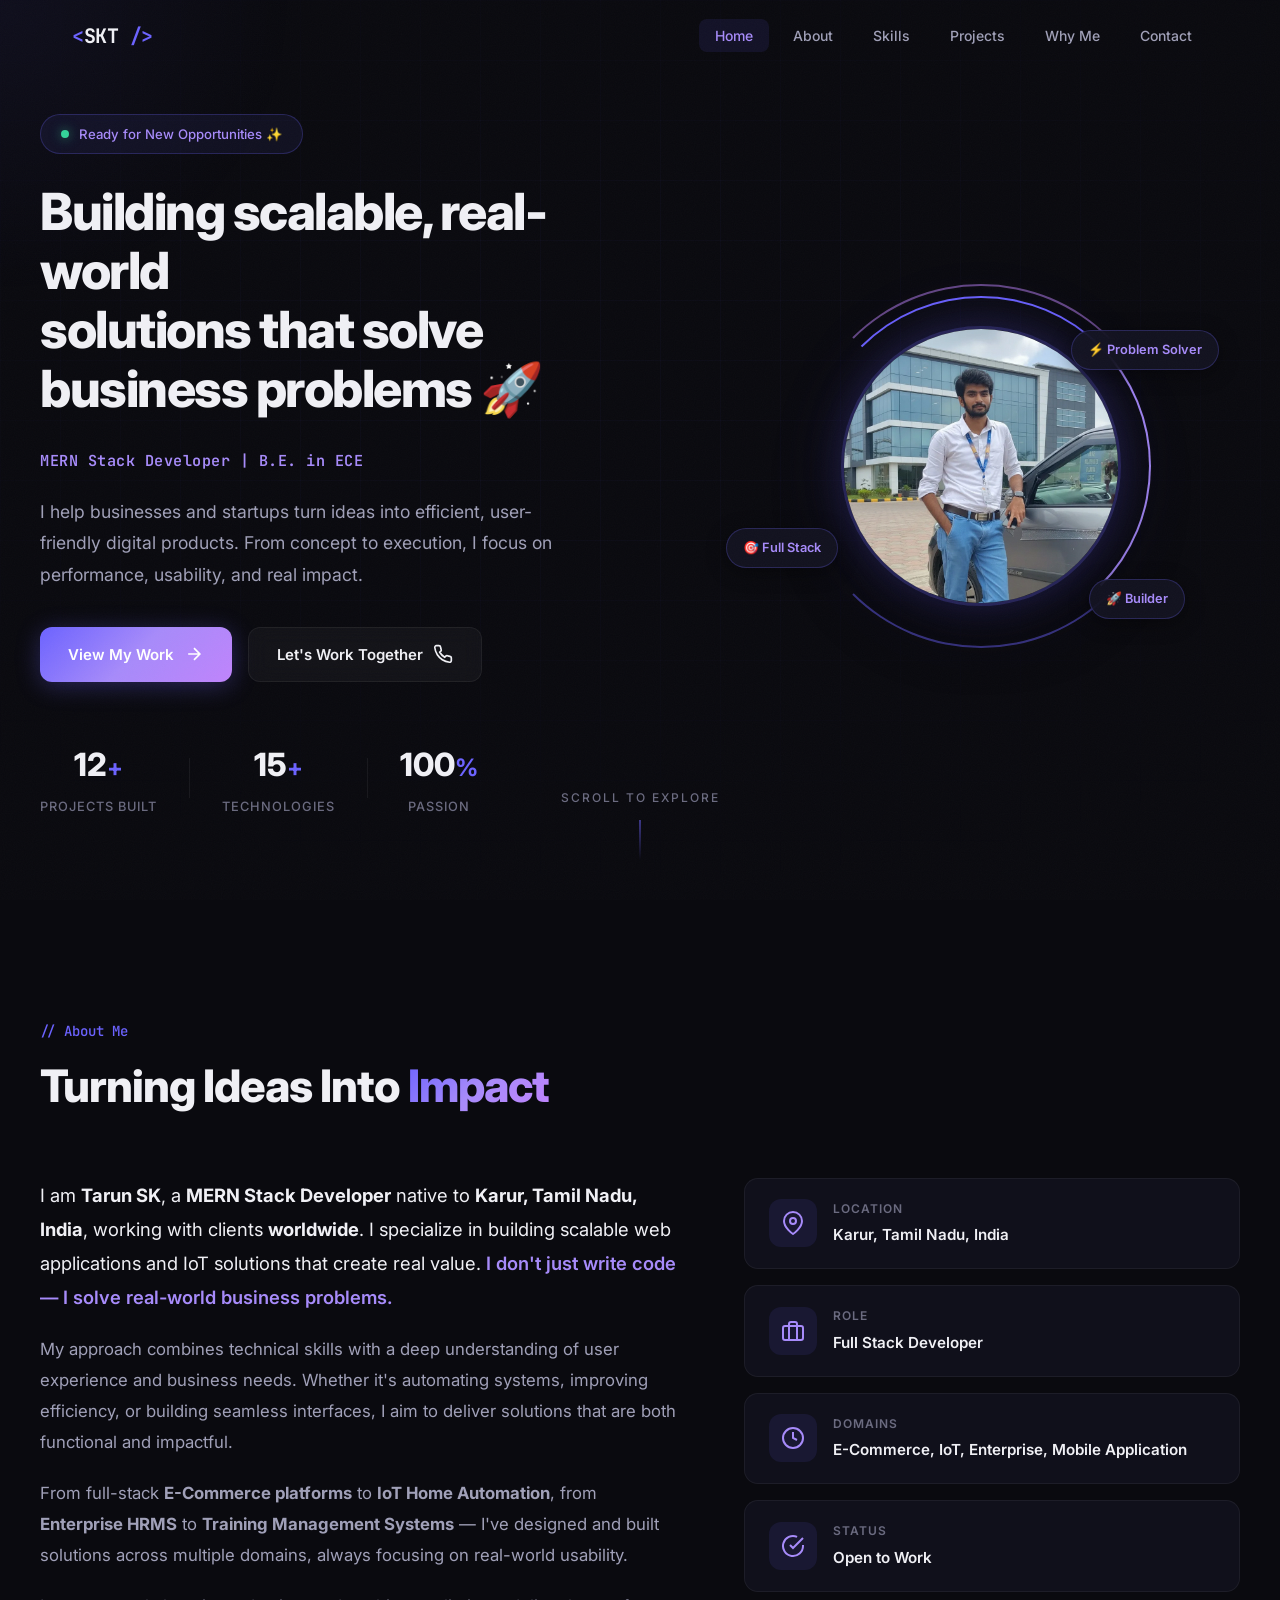
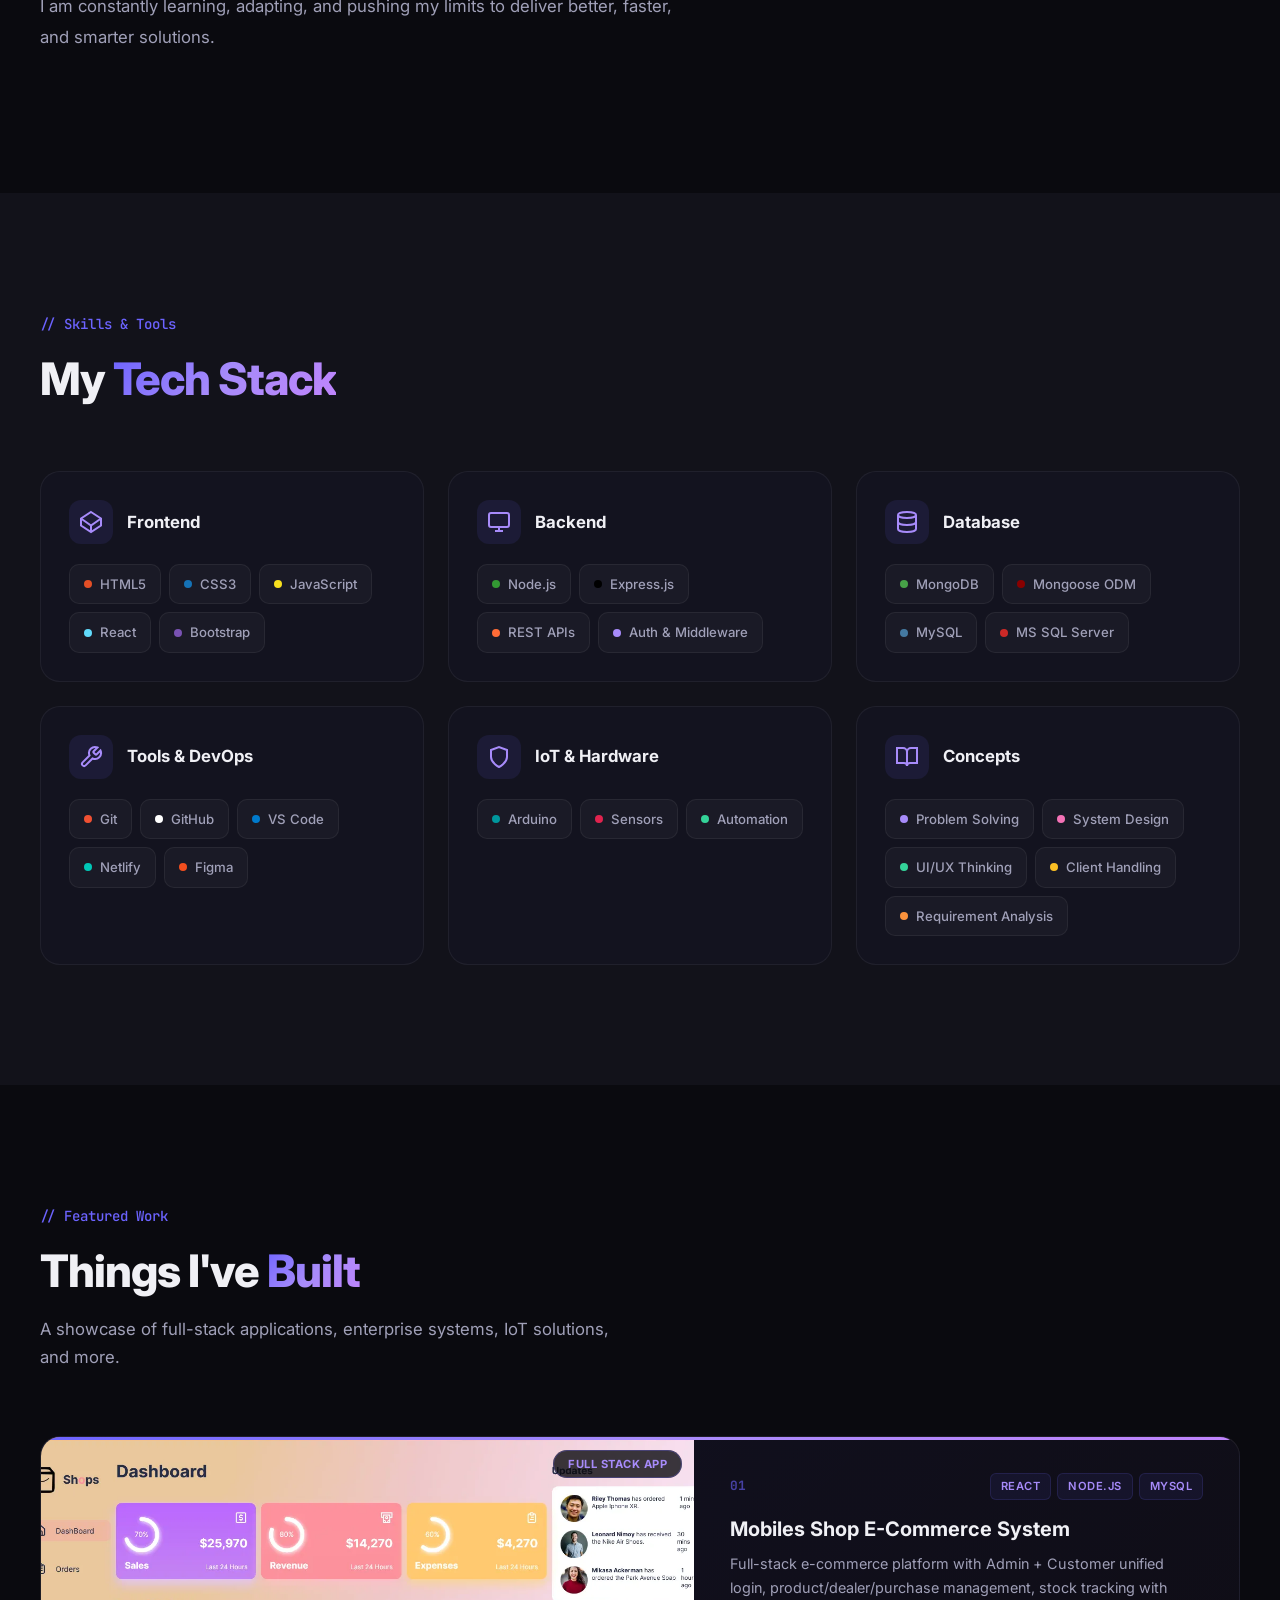
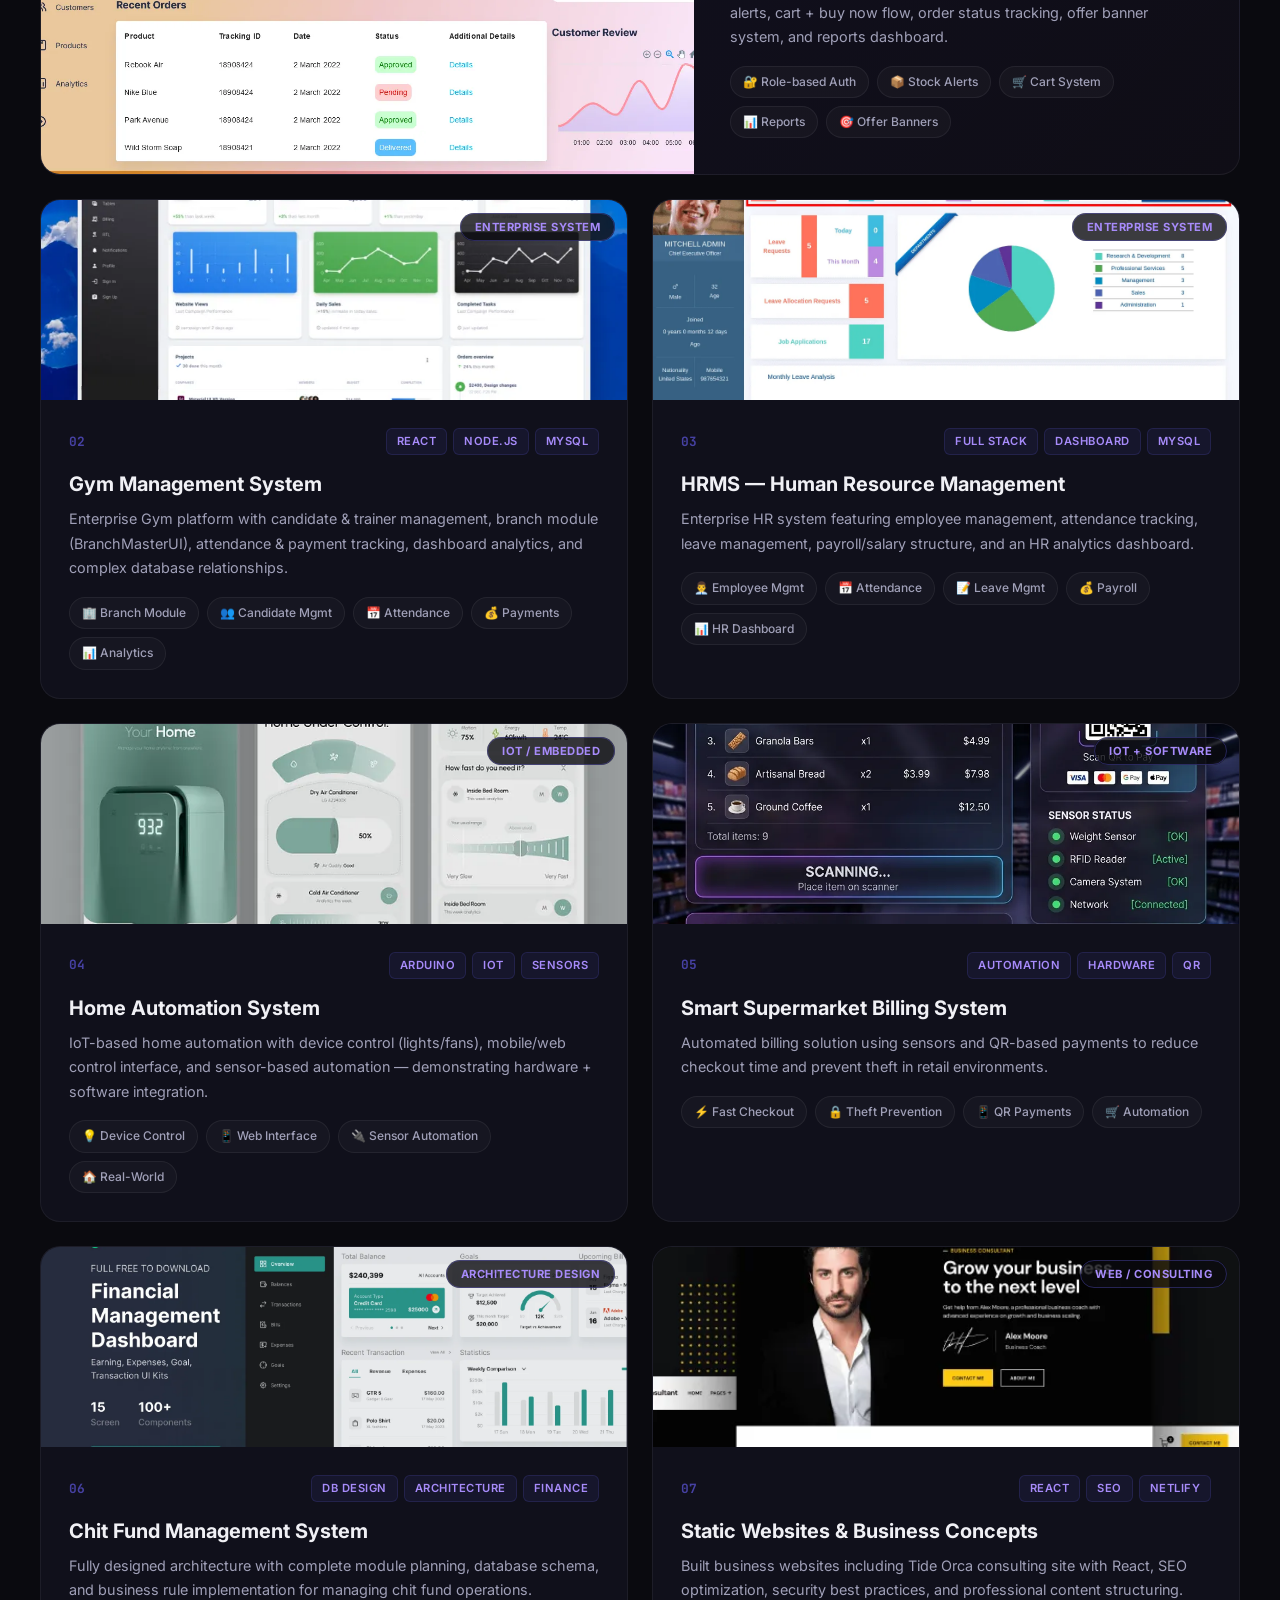
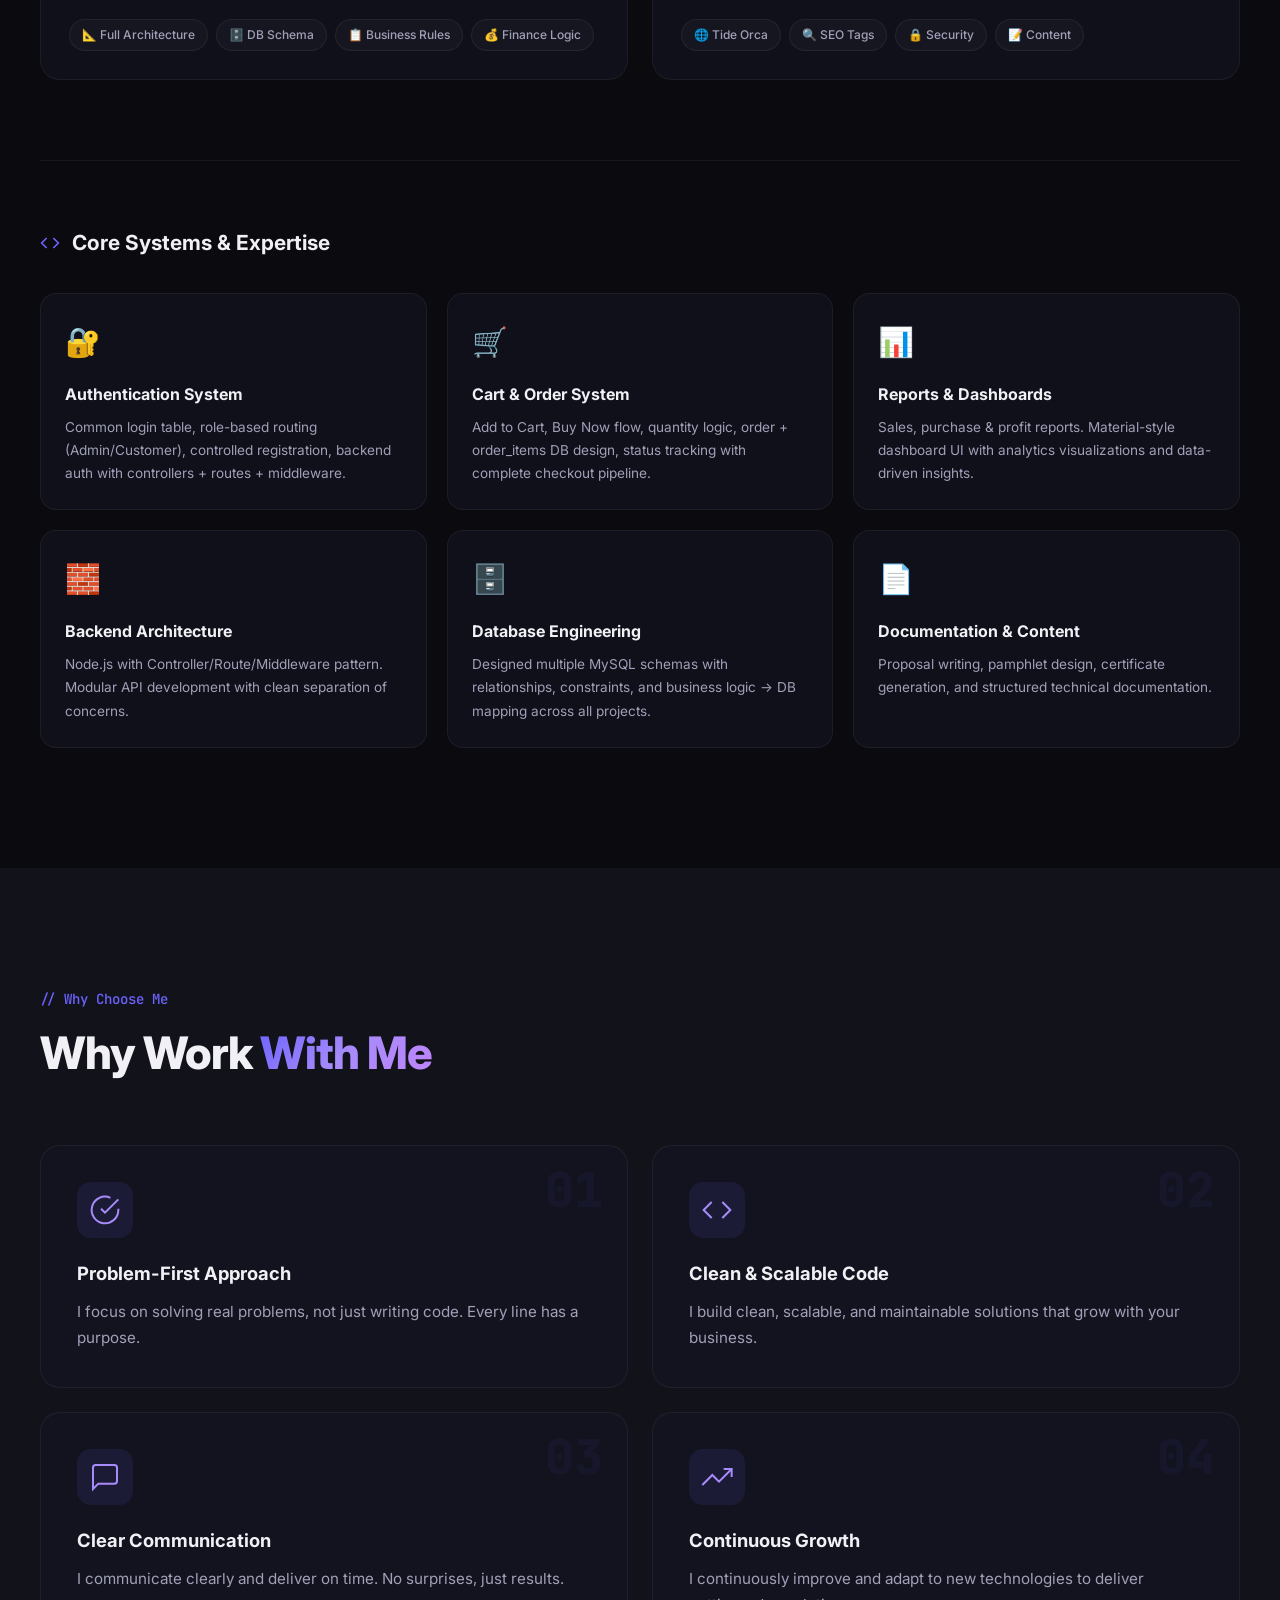
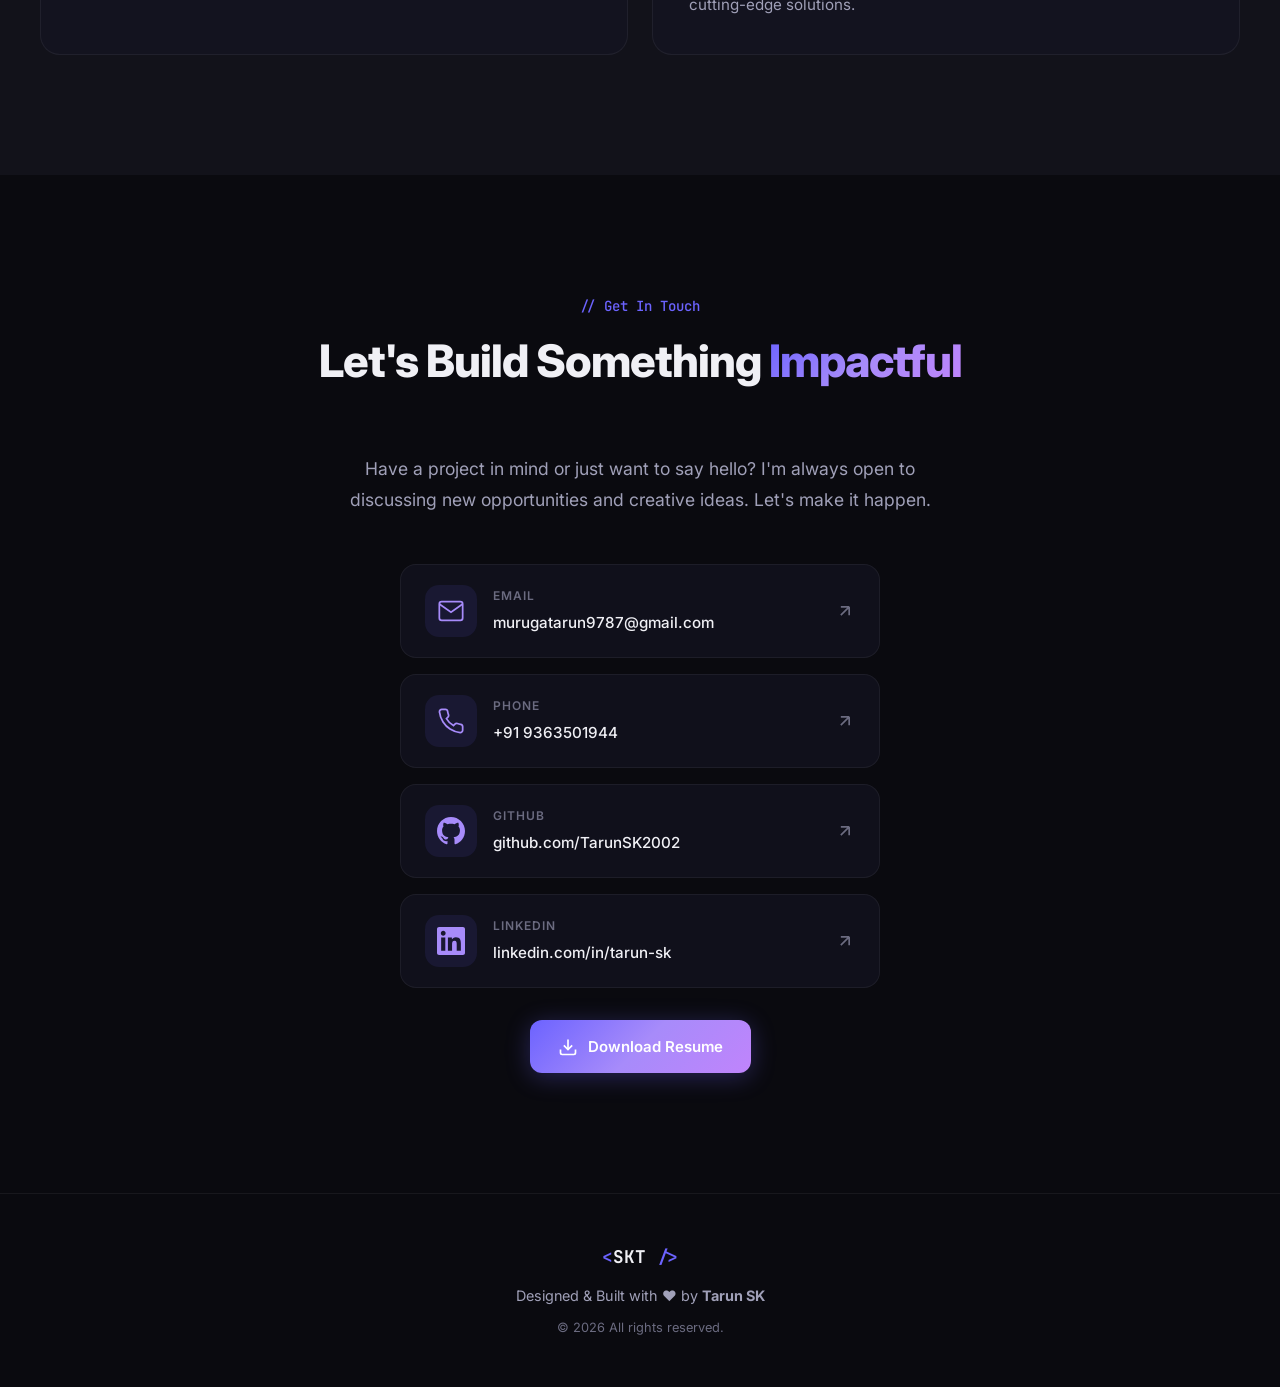
==== commit 7db3af8c: "AEO & GEO Configuration has been done" ====
--- a/index.html
+++ b/index.html
@@ -3,8 +3,8 @@
 <head>
     <meta charset="UTF-8">
     <meta name="viewport" content="width=device-width, initial-scale=1.0">
-    <meta name="description" content="Tarun SK — MERN Stack Developer portfolio. Building scalable, real-world solutions from E-Commerce systems to IoT automation. React, Node.js, MongoDB, MySQL. 12+ projects.">
-    <meta name="keywords" content="Tarun SK, MERN Stack Developer, Full Stack Developer, Portfolio, React, Node.js, MongoDB, MySQL, Express.js, JavaScript, Tamil Nadu, India, IoT, E-Commerce">
+    <meta name="description" content="Tarun SK is a MERN Stack Developer based in Karur, Tamil Nadu, India. Explore his portfolio of scalable, real-world solutions from E-Commerce systems to IoT automation using React, Node.js, MongoDB, and MySQL.">
+    <meta name="keywords" content="Tarun SK, MERN Stack Developer, Full Stack Developer, Portfolio, React, Node.js, MongoDB, MySQL, Express.js, JavaScript, Karur, Tamil Nadu, India, IoT, E-Commerce">
     <meta name="author" content="Tarun SK">
     <title>Tarun SK — MERN Stack Developer | Problem Solver</title>
     <link rel="icon" type="image/x-icon" href="/favicon.ico">
@@ -30,22 +30,82 @@
     <script type="application/ld+json">
     {
       "@context": "https://schema.org",
-      "@type": "Person",
-      "name": "Tarun SK",
-      "url": "https://tarun.tideorca.com/",
-      "jobTitle": "MERN Stack Developer",
-      "sameAs": [
-        "https://github.com/TarunSK2002",
-        "https://linkedin.com/in/tarun-sk"
-      ],
-      "knowsAbout": [
-        "MERN Stack",
-        "React",
-        "Node.js",
-        "MongoDB",
-        "MySQL",
-        "Express.js",
-        "IoT"
+      "@graph": [
+        {
+          "@type": "Person",
+          "@id": "https://tarun.tideorca.com/#person",
+          "name": "Tarun SK",
+          "url": "https://tarun.tideorca.com/",
+          "image": "https://tarun.tideorca.com/1000328977.png",
+          "jobTitle": "MERN Stack Developer",
+          "description": "Tarun SK is a MERN Stack Developer native to Karur, Tamil Nadu, India, working with clients worldwide. He specializes in building scalable full-stack web applications, enterprise systems, and IoT home automation solutions.",
+          "email": "murugatarun9787@gmail.com",
+          "telephone": "+91 9363501944",
+          "alumniOf": {
+            "@type": "EducationalOrganization",
+            "name": "B.E. in Electronics and Communication Engineering"
+          },
+          "address": {
+            "@type": "PostalAddress",
+            "addressLocality": "Karur",
+            "addressRegion": "Tamil Nadu",
+            "addressCountry": "IN"
+          },
+          "areaServed": "Worldwide",
+          "sameAs": [
+            "https://github.com/TarunSK2002",
+            "https://linkedin.com/in/tarun-sk"
+          ],
+          "knowsAbout": [
+            "MERN Stack",
+            "React",
+            "Node.js",
+            "MongoDB",
+            "MySQL",
+            "Express.js",
+            "Internet of Things (IoT)",
+            "Full Stack Development",
+            "E-Commerce Systems"
+          ]
+        },
+        {
+          "@type": "WebSite",
+          "@id": "https://tarun.tideorca.com/#website",
+          "url": "https://tarun.tideorca.com/",
+          "name": "Tarun SK — MERN Stack Developer Portfolio",
+          "publisher": {
+            "@id": "https://tarun.tideorca.com/#person"
+          }
+        },
+        {
+          "@type": "FAQPage",
+          "mainEntity": [
+            {
+              "@type": "Question",
+              "name": "Who is Tarun SK?",
+              "acceptedAnswer": {
+                "@type": "Answer",
+                "text": "Tarun SK is a Full Stack MERN Developer and Problem Solver based in Karur, Tamil Nadu, India. He builds scalable web applications, enterprise systems, and IoT solutions for clients worldwide."
+              }
+            },
+            {
+              "@type": "Question",
+              "name": "What technologies does Tarun SK specialize in?",
+              "acceptedAnswer": {
+                "@type": "Answer",
+                "text": "Tarun SK specializes in the MERN stack (MongoDB, Express.js, React, Node.js), MySQL, IoT automation, and enterprise system architecture."
+              }
+            },
+            {
+              "@type": "Question",
+              "name": "How can I contact Tarun SK for freelance projects?",
+              "acceptedAnswer": {
+                "@type": "Answer",
+                "text": "You can contact Tarun SK via email at murugatarun9787@gmail.com or by phone at +91 9363501944 for worldwide freelance opportunities."
+              }
+            }
+          ]
+        }
       ]
     }
     </script>
@@ -164,8 +224,8 @@
             <div class="about-grid">
                 <div class="about-content animate-on-scroll">
                     <p class="about-text about-text-lead">
-                        I am a highly motivated developer focused on building practical, scalable solutions that create real value. 
-                        <span class="text-highlight">I don't just write code — I solve problems.</span>
+                        I am <strong>Tarun SK</strong>, a <strong>MERN Stack Developer</strong> native to <strong>Karur, Tamil Nadu, India</strong>, working with clients <strong>worldwide</strong>. I specialize in building scalable web applications and IoT solutions that create real value. 
+                        <span class="text-highlight">I don't just write code — I solve real-world business problems.</span>
                     </p>
                     <p class="about-text">
                         My approach combines technical skills with a deep understanding of user experience and business needs. 
@@ -188,7 +248,7 @@
                         </div>
                         <div>
                             <span class="info-card-label">Location</span>
-                            <span class="info-card-value">Tamil Nadu, India</span>
+                            <span class="info-card-value">Karur, Tamil Nadu, India</span>
                         </div>
                     </div>
                     <div class="info-card">
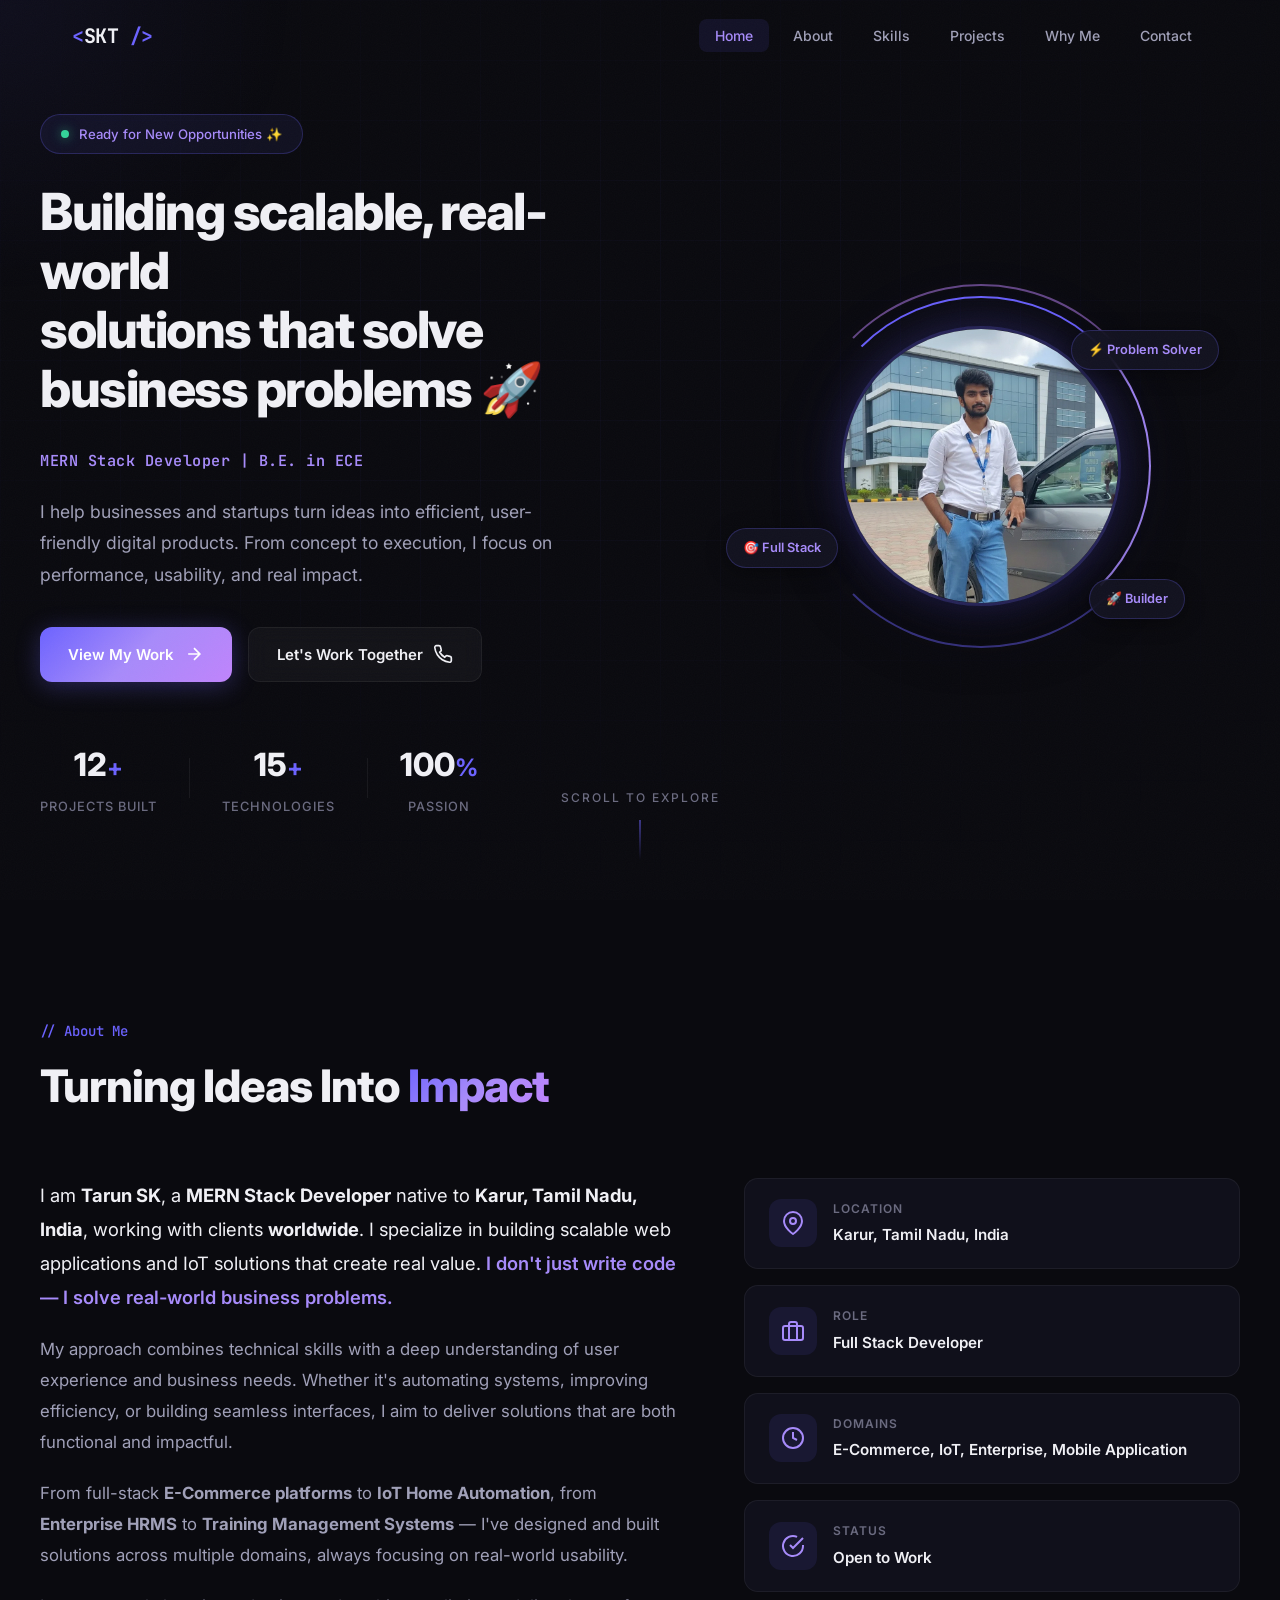
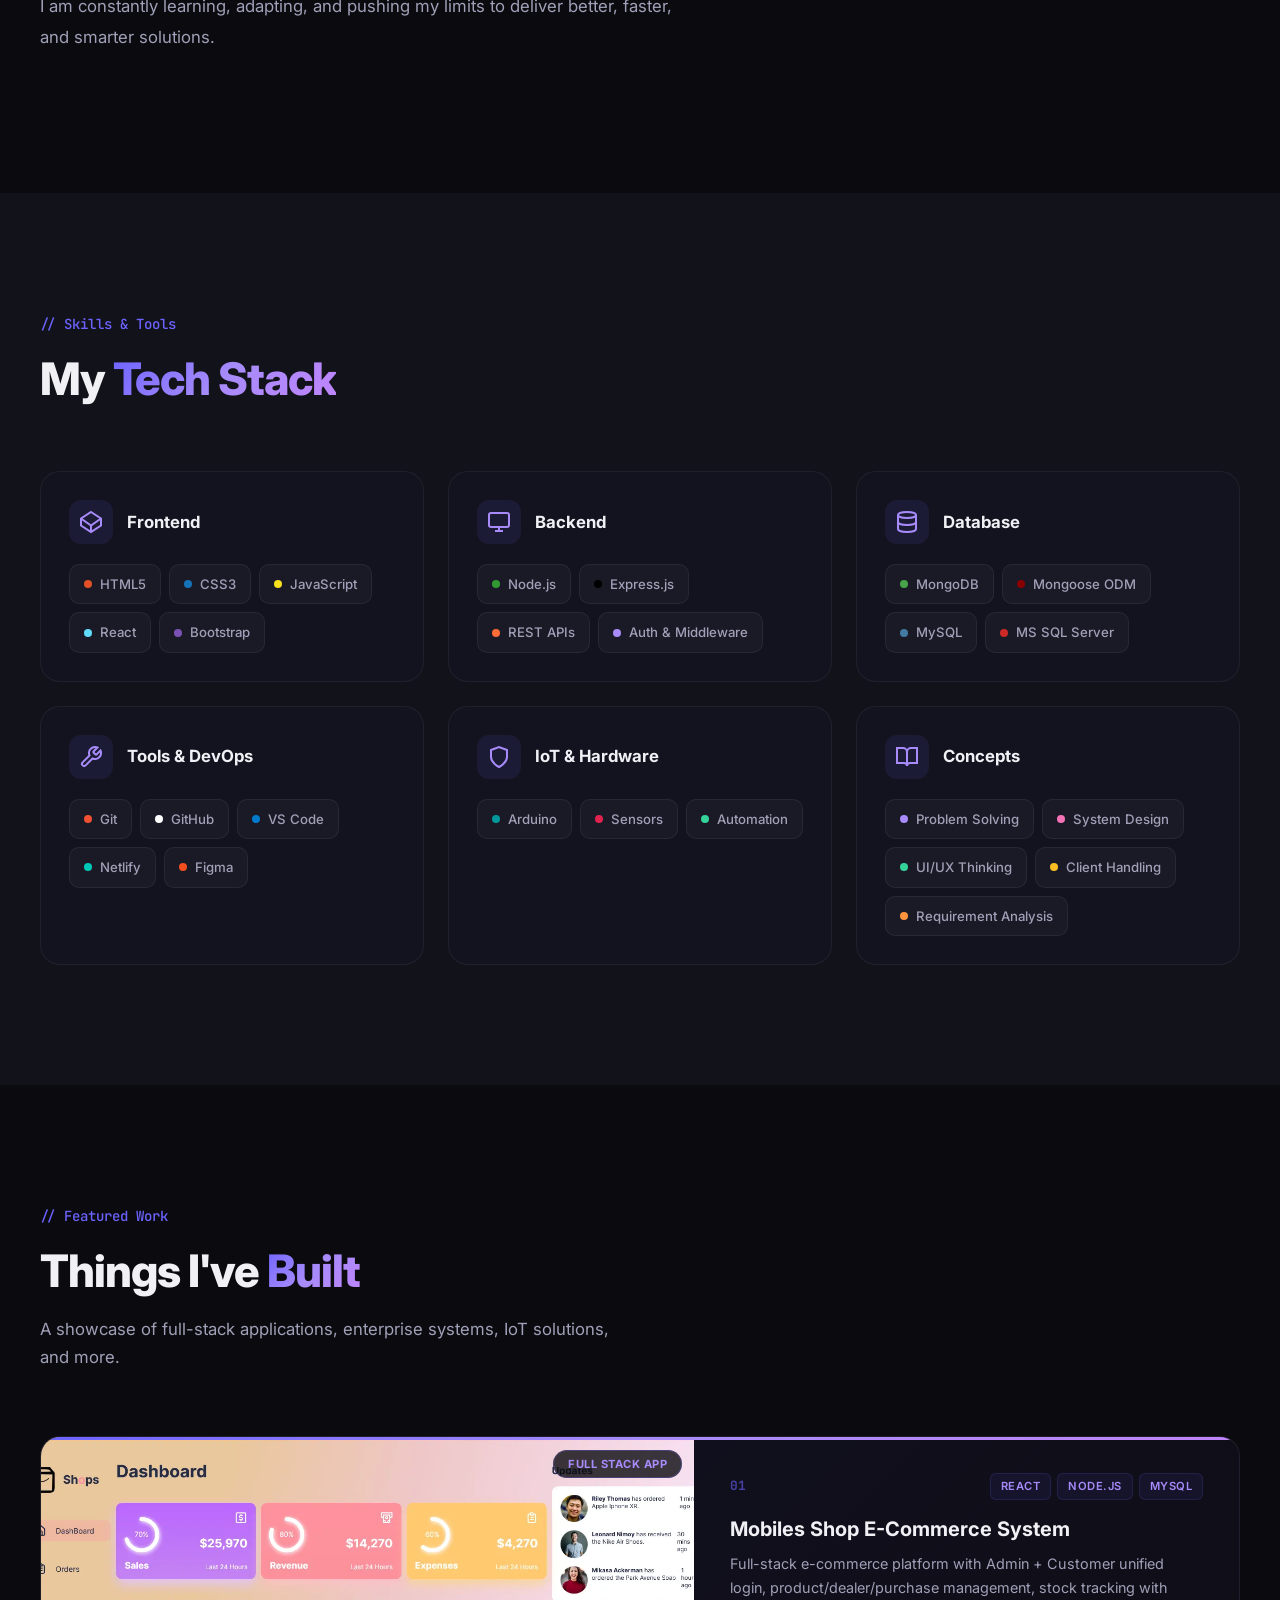
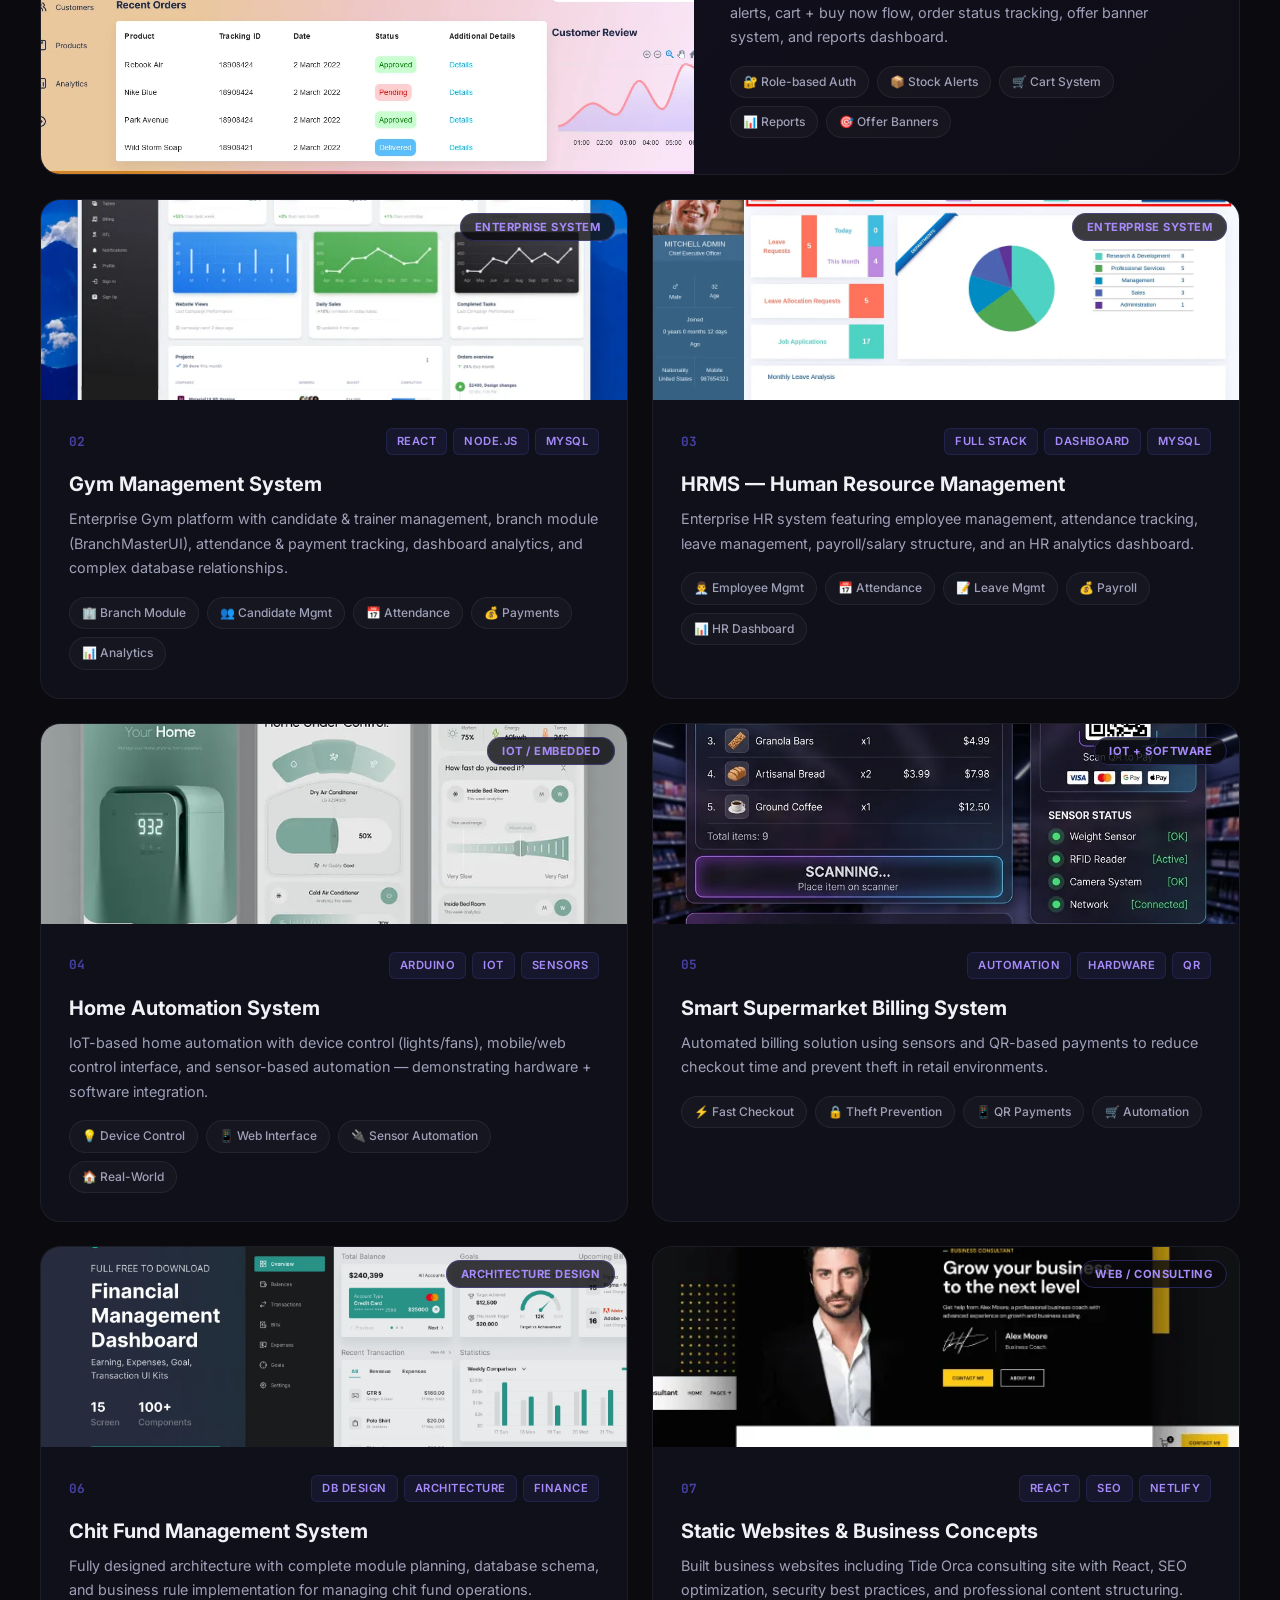
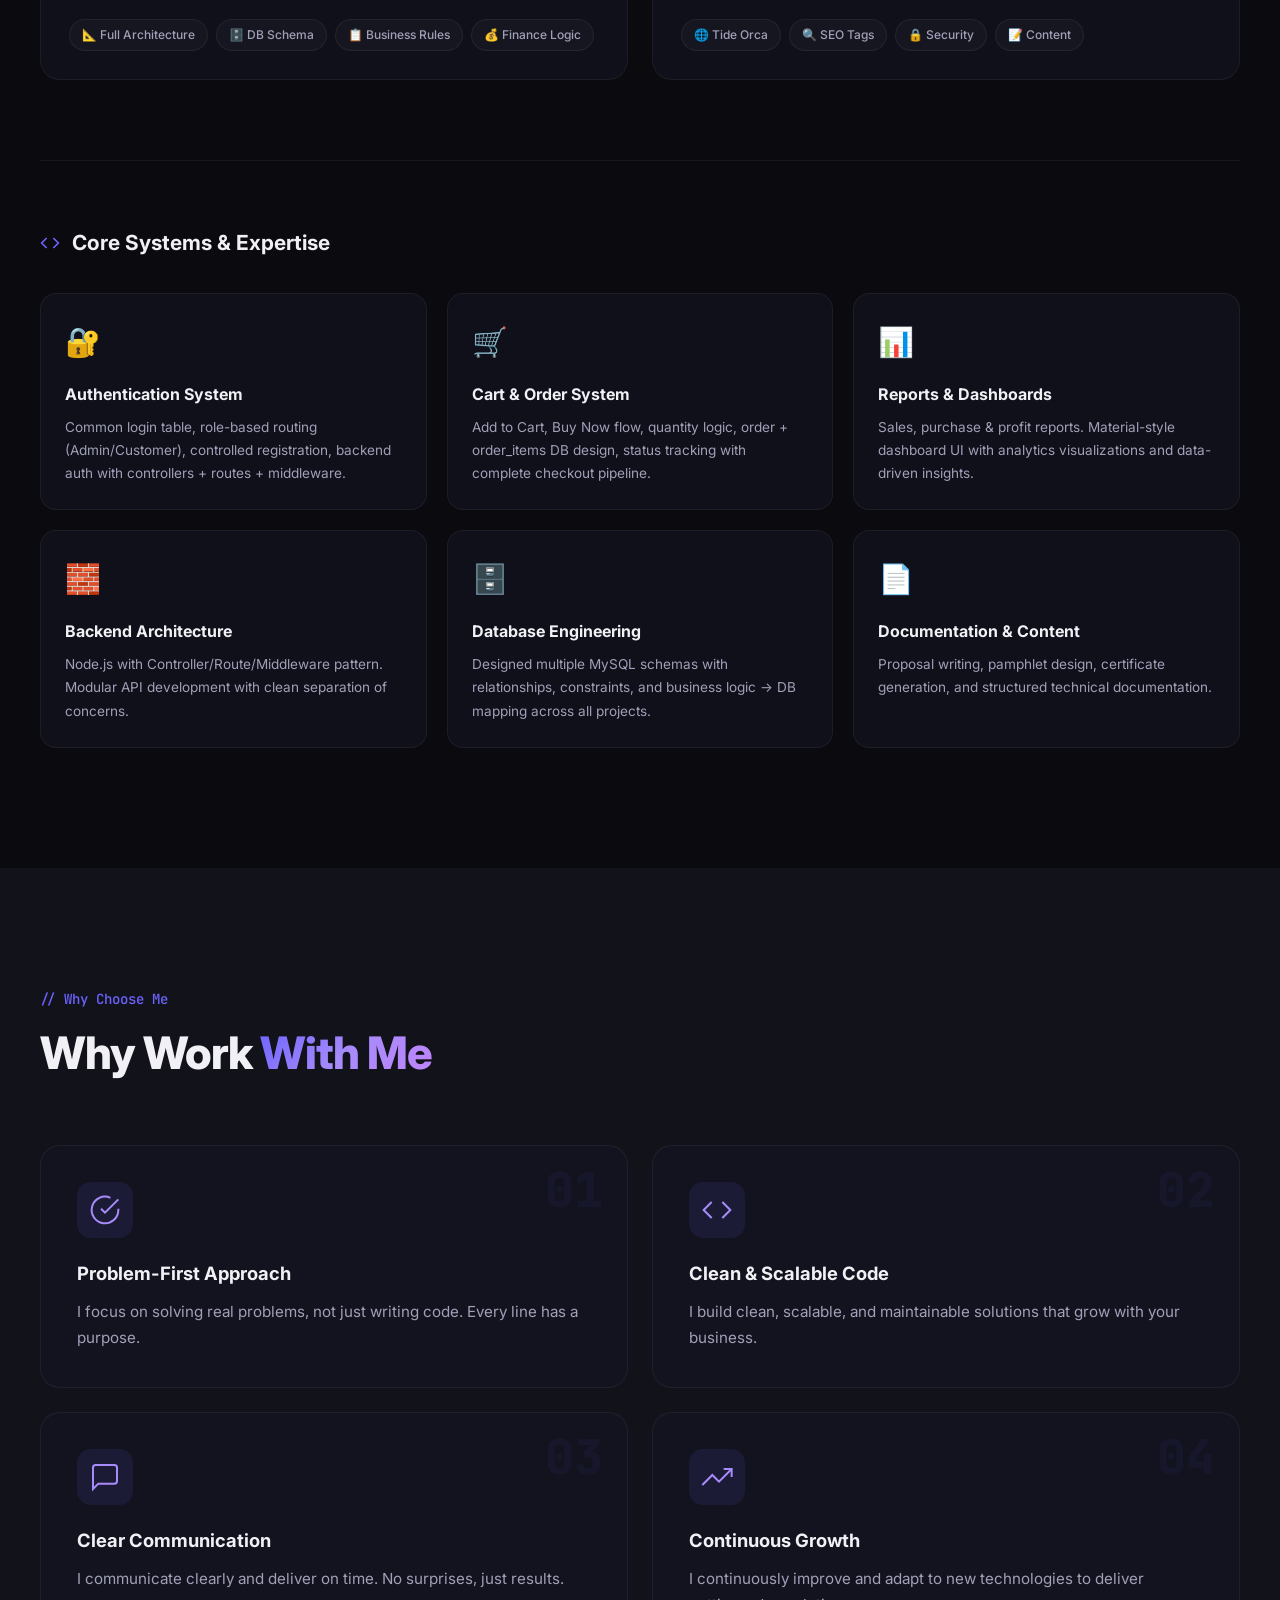
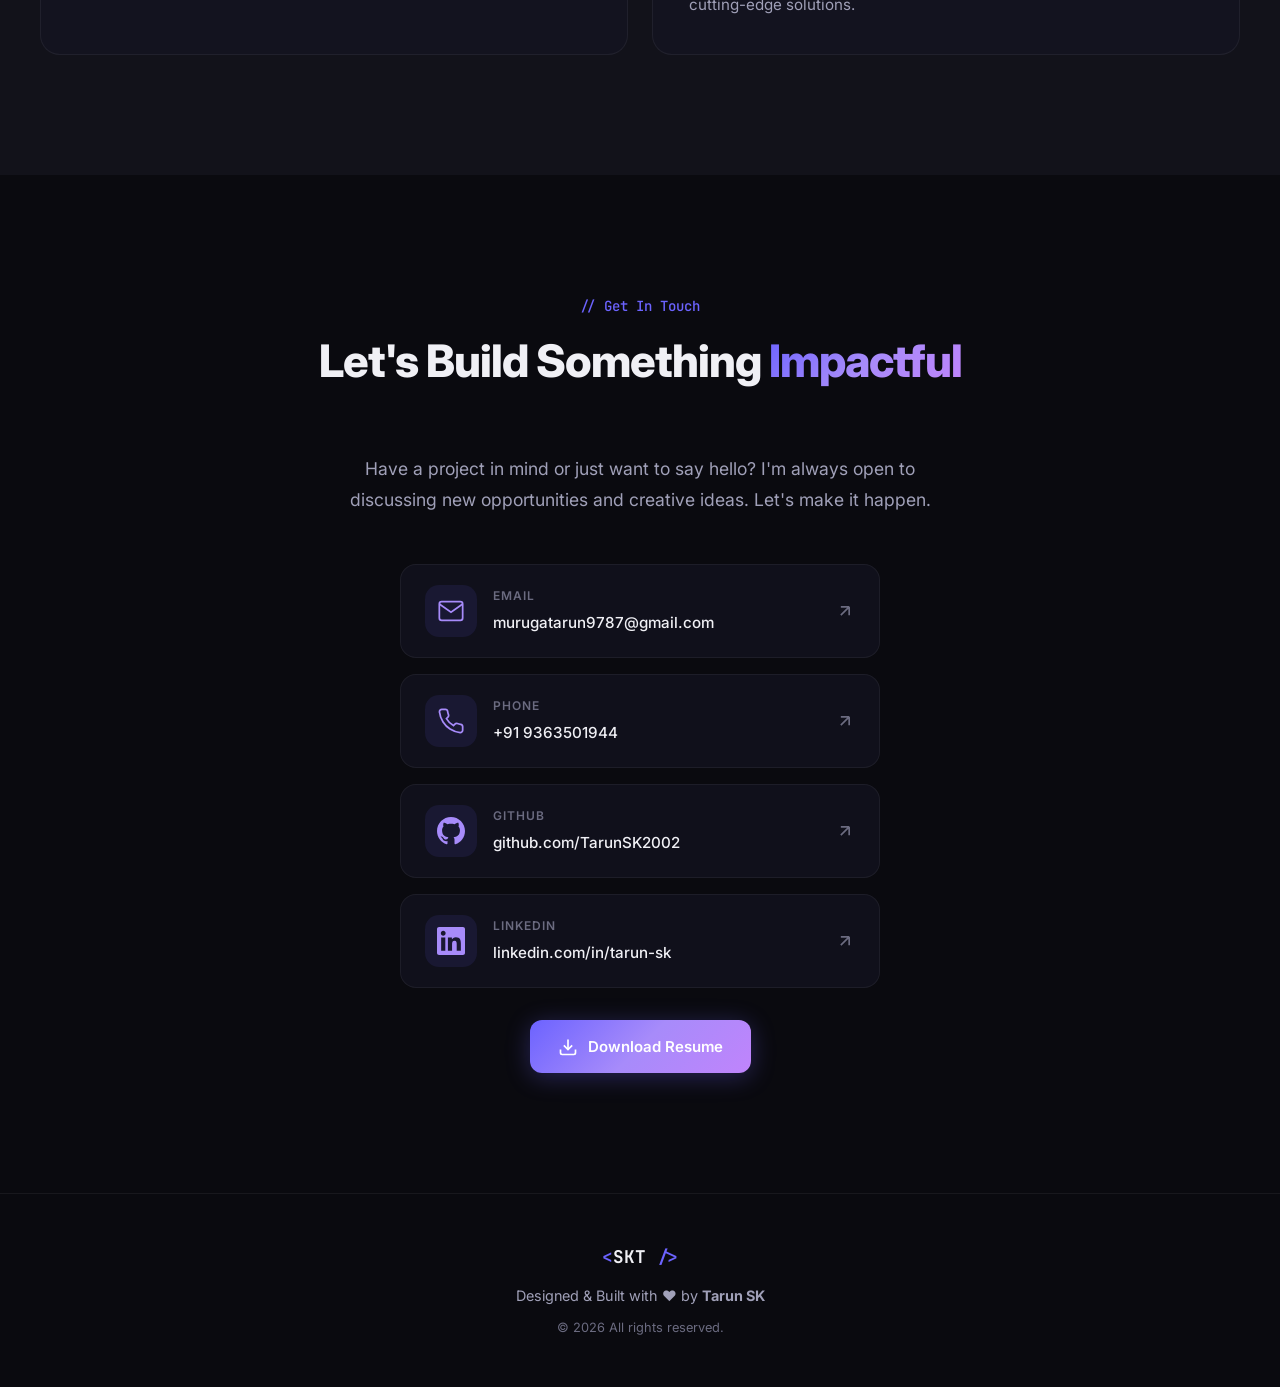
==== commit 457458d1: "Changes made for AEO" ====
--- a/index.html
+++ b/index.html
@@ -1,29 +1,34 @@
 <!DOCTYPE html>
 <html lang="en">
+
 <head>
     <meta charset="UTF-8">
     <meta name="viewport" content="width=device-width, initial-scale=1.0">
-    <meta name="description" content="Tarun SK is a MERN Stack Developer based in Karur, Tamil Nadu, India. Explore his portfolio of scalable, real-world solutions from E-Commerce systems to IoT automation using React, Node.js, MongoDB, and MySQL.">
-    <meta name="keywords" content="Tarun SK, MERN Stack Developer, Full Stack Developer, Portfolio, React, Node.js, MongoDB, MySQL, Express.js, JavaScript, Karur, Tamil Nadu, India, IoT, E-Commerce">
+    <meta name="description"
+        content="Tarun SK is a MERN Stack Developer based in Karur, Tamil Nadu, India. Explore his portfolio of scalable, real-world solutions from E-Commerce systems to IoT automation using React, Node.js, MongoDB, and MySQL.">
+    <meta name="keywords"
+        content="Tarun SK, MERN Stack Developer, Full Stack Developer, Portfolio, React, Node.js, MongoDB, MySQL, Express.js, JavaScript, Karur, Tamil Nadu, India, IoT, E-Commerce">
     <meta name="author" content="Tarun SK">
     <title>Tarun SK — MERN Stack Developer | Problem Solver</title>
     <link rel="icon" type="image/x-icon" href="/favicon.ico">
     <meta name="google-site-verification" content="9Yy7li8hd4grgVL63Oumpn8FAke1utCt5XJFrs_Ls8M" />
     <link rel="canonical" href="https://tarun.tideorca.com/">
 
-    
+
     <!-- Open Graph / Facebook -->
     <meta property="og:type" content="website">
     <meta property="og:url" content="https://tarun.tideorca.com/">
     <meta property="og:title" content="Tarun SK — MERN Stack Developer | Problem Solver">
-    <meta property="og:description" content="Tarun SK — MERN Stack Developer portfolio. Building scalable, real-world solutions from E-Commerce systems to IoT automation.">
+    <meta property="og:description"
+        content="Tarun SK — MERN Stack Developer portfolio. Building scalable, real-world solutions from E-Commerce systems to IoT automation.">
     <meta property="og:image" content="https://tarun.tideorca.com/1000328977.png">
 
     <!-- Twitter -->
     <meta property="twitter:card" content="summary_large_image">
     <meta property="twitter:url" content="https://tarun.tideorca.com/">
     <meta property="twitter:title" content="Tarun SK — MERN Stack Developer | Problem Solver">
-    <meta property="twitter:description" content="Tarun SK — MERN Stack Developer portfolio. Building scalable, real-world solutions from E-Commerce systems to IoT automation.">
+    <meta property="twitter:description"
+        content="Tarun SK — MERN Stack Developer portfolio. Building scalable, real-world solutions from E-Commerce systems to IoT automation.">
     <meta property="twitter:image" content="https://tarun.tideorca.com/1000328977.png">
 
     <!-- Schema.org JSON-LD -->
@@ -54,7 +59,13 @@
           "areaServed": "Worldwide",
           "sameAs": [
             "https://github.com/TarunSK2002",
-            "https://linkedin.com/in/tarun-sk"
+            "https://linkedin.com/in/tarun-sk",
+            "https://x.com/TarunSK02",
+            "https://leetcode.com/u/TarunSK2002/",
+            "https://www.hackerrank.com/profile/murugatarun9787",
+            "https://www.youtube.com/@TarunSK2002",
+            "https://medium.com/@murugatarun9787",
+            "https://dev.to/tarun_sk"
           ],
           "knowsAbout": [
             "MERN Stack",
@@ -76,6 +87,18 @@
           "publisher": {
             "@id": "https://tarun.tideorca.com/#person"
           }
+        },
+        {
+          "@type": "BreadcrumbList",
+          "@id": "https://tarun.tideorca.com/#breadcrumb",
+          "itemListElement": [
+            {
+              "@type": "ListItem",
+              "position": 1,
+              "name": "Home",
+              "item": "https://tarun.tideorca.com/"
+            }
+          ]
         },
         {
           "@type": "FAQPage",
@@ -112,11 +135,15 @@
 
     <link rel="preconnect" href="https://fonts.googleapis.com">
     <link rel="preconnect" href="https://fonts.gstatic.com" crossorigin>
-    <link rel="preload" as="style" href="https://fonts.googleapis.com/css2?family=Inter:wght@300;400;500;600;700;800;900&family=JetBrains+Mono:wght@400;500;600&display=swap">
-    <link href="https://fonts.googleapis.com/css2?family=Inter:wght@300;400;500;600;700;800;900&family=JetBrains+Mono:wght@400;500;600&display=swap" rel="stylesheet">
+    <link rel="preload" as="style"
+        href="https://fonts.googleapis.com/css2?family=Inter:wght@300;400;500;600;700;800;900&family=JetBrains+Mono:wght@400;500;600&display=swap">
+    <link
+        href="https://fonts.googleapis.com/css2?family=Inter:wght@300;400;500;600;700;800;900&family=JetBrains+Mono:wght@400;500;600&display=swap"
+        rel="stylesheet">
     <link rel="preload" as="style" href="style.css">
     <link rel="stylesheet" href="style.css">
 </head>
+
 <body>
     <!-- Cursor glow effect -->
     <div class="cursor-glow" id="cursorGlow"></div>
@@ -148,6 +175,7 @@
 
     <!-- Hero Section -->
     <section class="hero" id="home">
+        <h2 class="seo-hidden">Full Stack MERN Developer in Karur, Tamil Nadu, India</h2>
         <div class="hero-bg-grid"></div>
         <div class="hero-particles" id="heroParticles"></div>
         <div class="hero-container">
@@ -163,17 +191,24 @@
                 </h1>
                 <p class="hero-role animate-on-scroll">MERN Stack Developer | B.E. in ECE</p>
                 <p class="hero-subtitle animate-on-scroll">
-                    I help businesses and startups turn ideas into efficient, user-friendly digital products. 
+                    I help businesses and startups turn ideas into efficient, user-friendly digital products.
                     From concept to execution, I focus on performance, usability, and real impact.
                 </p>
                 <div class="hero-cta animate-on-scroll">
                     <a href="#projects" class="btn btn-primary" id="ctaViewWork">
                         <span>View My Work</span>
-                        <svg class="btn-arrow" width="20" height="20" viewBox="0 0 24 24" fill="none" stroke="currentColor" stroke-width="2"><path d="M5 12h14M12 5l7 7-7 7"/></svg>
+                        <svg class="btn-arrow" width="20" height="20" viewBox="0 0 24 24" fill="none"
+                            stroke="currentColor" stroke-width="2">
+                            <path d="M5 12h14M12 5l7 7-7 7" />
+                        </svg>
                     </a>
                     <a href="#contact" class="btn btn-secondary" id="ctaContact">
                         <span>Let's Work Together</span>
-                        <svg class="btn-icon" width="20" height="20" viewBox="0 0 24 24" fill="none" stroke="currentColor" stroke-width="2"><path d="M22 16.92v3a2 2 0 0 1-2.18 2 19.79 19.79 0 0 1-8.63-3.07 19.5 19.5 0 0 1-6-6 19.79 19.79 0 0 1-3.07-8.67A2 2 0 0 1 4.11 2h3a2 2 0 0 1 2 1.72c.127.96.361 1.903.7 2.81a2 2 0 0 1-.45 2.11L8.09 9.91a16 16 0 0 0 6 6l1.27-1.27a2 2 0 0 1 2.11-.45c.907.339 1.85.573 2.81.7A2 2 0 0 1 22 16.92z"/></svg>
+                        <svg class="btn-icon" width="20" height="20" viewBox="0 0 24 24" fill="none"
+                            stroke="currentColor" stroke-width="2">
+                            <path
+                                d="M22 16.92v3a2 2 0 0 1-2.18 2 19.79 19.79 0 0 1-8.63-3.07 19.5 19.5 0 0 1-6-6 19.79 19.79 0 0 1-3.07-8.67A2 2 0 0 1 4.11 2h3a2 2 0 0 1 2 1.72c.127.96.361 1.903.7 2.81a2 2 0 0 1-.45 2.11L8.09 9.91a16 16 0 0 0 6 6l1.27-1.27a2 2 0 0 1 2.11-.45c.907.339 1.85.573 2.81.7A2 2 0 0 1 22 16.92z" />
+                        </svg>
                     </a>
                 </div>
                 <div class="hero-stats animate-on-scroll">
@@ -198,7 +233,8 @@
                     <div class="profile-image-wrapper">
                         <div class="profile-ring"></div>
                         <div class="profile-ring profile-ring-2"></div>
-                        <img src="1000328977.webp" alt="Tarun SK - Full Stack Developer" class="profile-image" width="280" height="280">
+                        <img src="1000328977.webp" alt="Tarun SK - Full Stack Developer" class="profile-image"
+                            width="280" height="280">
                     </div>
                     <div class="profile-floating-tags">
                         <span class="floating-tag tag-1">⚡ Problem Solver</span>
@@ -224,27 +260,38 @@
             <div class="about-grid">
                 <div class="about-content animate-on-scroll">
                     <p class="about-text about-text-lead">
-                        I am <strong>Tarun SK</strong>, a <strong>MERN Stack Developer</strong> native to <strong>Karur, Tamil Nadu, India</strong>, working with clients <strong>worldwide</strong>. I specialize in building scalable web applications and IoT solutions that create real value. 
-                        <span class="text-highlight">I don't just write code — I solve real-world business problems.</span>
+                        I am <strong>Tarun SK</strong>, a <strong>MERN Stack Developer</strong> native to <strong>Karur,
+                            Tamil Nadu, India</strong>, working with clients <strong>worldwide</strong>. I specialize in
+                        building scalable web applications and IoT solutions that create real value.
+                        <span class="text-highlight">I don't just write code — I solve real-world business
+                            problems.</span>
                     </p>
                     <p class="about-text">
-                        My approach combines technical skills with a deep understanding of user experience and business needs. 
-                        Whether it's automating systems, improving efficiency, or building seamless interfaces, I aim to deliver 
+                        My approach combines technical skills with a deep understanding of user experience and business
+                        needs.
+                        Whether it's automating systems, improving efficiency, or building seamless interfaces, I aim to
+                        deliver
                         solutions that are both functional and impactful.
                     </p>
                     <p class="about-text">
-                        From full-stack <strong>E-Commerce platforms</strong> to <strong>IoT Home Automation</strong>, from 
-                        <strong>Enterprise HRMS</strong> to <strong>Training Management Systems</strong> — I've designed 
+                        From full-stack <strong>E-Commerce platforms</strong> to <strong>IoT Home Automation</strong>,
+                        from
+                        <strong>Enterprise HRMS</strong> to <strong>Training Management Systems</strong> — I've designed
                         and built solutions across multiple domains, always focusing on real-world usability.
                     </p>
                     <p class="about-text">
-                        I am constantly learning, adapting, and pushing my limits to deliver better, faster, and smarter solutions.
+                        I am constantly learning, adapting, and pushing my limits to deliver better, faster, and smarter
+                        solutions.
                     </p>
                 </div>
                 <div class="about-cards animate-on-scroll">
                     <div class="info-card">
                         <div class="info-card-icon">
-                            <svg width="24" height="24" viewBox="0 0 24 24" fill="none" stroke="currentColor" stroke-width="2"><path d="M21 10c0 7-9 13-9 13s-9-6-9-13a9 9 0 0 1 18 0z"/><circle cx="12" cy="10" r="3"/></svg>
+                            <svg width="24" height="24" viewBox="0 0 24 24" fill="none" stroke="currentColor"
+                                stroke-width="2">
+                                <path d="M21 10c0 7-9 13-9 13s-9-6-9-13a9 9 0 0 1 18 0z" />
+                                <circle cx="12" cy="10" r="3" />
+                            </svg>
                         </div>
                         <div>
                             <span class="info-card-label">Location</span>
@@ -253,7 +300,11 @@
                     </div>
                     <div class="info-card">
                         <div class="info-card-icon">
-                            <svg width="24" height="24" viewBox="0 0 24 24" fill="none" stroke="currentColor" stroke-width="2"><rect x="2" y="7" width="20" height="14" rx="2" ry="2"/><path d="M16 21V5a2 2 0 0 0-2-2h-4a2 2 0 0 0-2 2v16"/></svg>
+                            <svg width="24" height="24" viewBox="0 0 24 24" fill="none" stroke="currentColor"
+                                stroke-width="2">
+                                <rect x="2" y="7" width="20" height="14" rx="2" ry="2" />
+                                <path d="M16 21V5a2 2 0 0 0-2-2h-4a2 2 0 0 0-2 2v16" />
+                            </svg>
                         </div>
                         <div>
                             <span class="info-card-label">Role</span>
@@ -262,7 +313,11 @@
                     </div>
                     <div class="info-card">
                         <div class="info-card-icon">
-                            <svg width="24" height="24" viewBox="0 0 24 24" fill="none" stroke="currentColor" stroke-width="2"><circle cx="12" cy="12" r="10"/><path d="M12 6v6l4 2"/></svg>
+                            <svg width="24" height="24" viewBox="0 0 24 24" fill="none" stroke="currentColor"
+                                stroke-width="2">
+                                <circle cx="12" cy="12" r="10" />
+                                <path d="M12 6v6l4 2" />
+                            </svg>
                         </div>
                         <div>
                             <span class="info-card-label">Domains</span>
@@ -271,7 +326,11 @@
                     </div>
                     <div class="info-card">
                         <div class="info-card-icon">
-                            <svg width="24" height="24" viewBox="0 0 24 24" fill="none" stroke="currentColor" stroke-width="2"><path d="M22 11.08V12a10 10 0 1 1-5.93-9.14"/><polyline points="22 4 12 14.01 9 11.01"/></svg>
+                            <svg width="24" height="24" viewBox="0 0 24 24" fill="none" stroke="currentColor"
+                                stroke-width="2">
+                                <path d="M22 11.08V12a10 10 0 1 1-5.93-9.14" />
+                                <polyline points="22 4 12 14.01 9 11.01" />
+                            </svg>
                         </div>
                         <div>
                             <span class="info-card-label">Status</span>
@@ -294,7 +353,12 @@
                 <div class="skill-category">
                     <div class="skill-category-header">
                         <div class="skill-category-icon">
-                            <svg width="24" height="24" viewBox="0 0 24 24" fill="none" stroke="currentColor" stroke-width="2"><polygon points="12 2 22 8.5 22 15.5 12 22 2 15.5 2 8.5 12 2"/><line x1="12" y1="22" x2="12" y2="15.5"/><polyline points="22 8.5 12 15.5 2 8.5"/></svg>
+                            <svg width="24" height="24" viewBox="0 0 24 24" fill="none" stroke="currentColor"
+                                stroke-width="2">
+                                <polygon points="12 2 22 8.5 22 15.5 12 22 2 15.5 2 8.5 12 2" />
+                                <line x1="12" y1="22" x2="12" y2="15.5" />
+                                <polyline points="22 8.5 12 15.5 2 8.5" />
+                            </svg>
                         </div>
                         <h3 class="skill-category-title">Frontend</h3>
                     </div>
@@ -324,7 +388,12 @@
                 <div class="skill-category">
                     <div class="skill-category-header">
                         <div class="skill-category-icon">
-                            <svg width="24" height="24" viewBox="0 0 24 24" fill="none" stroke="currentColor" stroke-width="2"><rect x="2" y="3" width="20" height="14" rx="2" ry="2"/><line x1="8" y1="21" x2="16" y2="21"/><line x1="12" y1="17" x2="12" y2="21"/></svg>
+                            <svg width="24" height="24" viewBox="0 0 24 24" fill="none" stroke="currentColor"
+                                stroke-width="2">
+                                <rect x="2" y="3" width="20" height="14" rx="2" ry="2" />
+                                <line x1="8" y1="21" x2="16" y2="21" />
+                                <line x1="12" y1="17" x2="12" y2="21" />
+                            </svg>
                         </div>
                         <h3 class="skill-category-title">Backend</h3>
                     </div>
@@ -350,7 +419,12 @@
                 <div class="skill-category">
                     <div class="skill-category-header">
                         <div class="skill-category-icon">
-                            <svg width="24" height="24" viewBox="0 0 24 24" fill="none" stroke="currentColor" stroke-width="2"><ellipse cx="12" cy="5" rx="9" ry="3"/><path d="M21 12c0 1.66-4 3-9 3s-9-1.34-9-3"/><path d="M3 5v14c0 1.66 4 3 9 3s9-1.34 9-3V5"/></svg>
+                            <svg width="24" height="24" viewBox="0 0 24 24" fill="none" stroke="currentColor"
+                                stroke-width="2">
+                                <ellipse cx="12" cy="5" rx="9" ry="3" />
+                                <path d="M21 12c0 1.66-4 3-9 3s-9-1.34-9-3" />
+                                <path d="M3 5v14c0 1.66 4 3 9 3s9-1.34 9-3V5" />
+                            </svg>
                         </div>
                         <h3 class="skill-category-title">Database</h3>
                     </div>
@@ -376,7 +450,11 @@
                 <div class="skill-category">
                     <div class="skill-category-header">
                         <div class="skill-category-icon">
-                            <svg width="24" height="24" viewBox="0 0 24 24" fill="none" stroke="currentColor" stroke-width="2"><path d="M14.7 6.3a1 1 0 0 0 0 1.4l1.6 1.6a1 1 0 0 0 1.4 0l3.77-3.77a6 6 0 0 1-7.94 7.94l-6.91 6.91a2.12 2.12 0 0 1-3-3l6.91-6.91a6 6 0 0 1 7.94-7.94l-3.76 3.76z"/></svg>
+                            <svg width="24" height="24" viewBox="0 0 24 24" fill="none" stroke="currentColor"
+                                stroke-width="2">
+                                <path
+                                    d="M14.7 6.3a1 1 0 0 0 0 1.4l1.6 1.6a1 1 0 0 0 1.4 0l3.77-3.77a6 6 0 0 1-7.94 7.94l-6.91 6.91a2.12 2.12 0 0 1-3-3l6.91-6.91a6 6 0 0 1 7.94-7.94l-3.76 3.76z" />
+                            </svg>
                         </div>
                         <h3 class="skill-category-title">Tools & DevOps</h3>
                     </div>
@@ -406,7 +484,10 @@
                 <div class="skill-category">
                     <div class="skill-category-header">
                         <div class="skill-category-icon">
-                            <svg width="24" height="24" viewBox="0 0 24 24" fill="none" stroke="currentColor" stroke-width="2"><path d="M12 22s8-4 8-10V5l-8-3-8 3v7c0 6 8 10 8 10z"/></svg>
+                            <svg width="24" height="24" viewBox="0 0 24 24" fill="none" stroke="currentColor"
+                                stroke-width="2">
+                                <path d="M12 22s8-4 8-10V5l-8-3-8 3v7c0 6 8 10 8 10z" />
+                            </svg>
                         </div>
                         <h3 class="skill-category-title">IoT & Hardware</h3>
                     </div>
@@ -428,7 +509,11 @@
                 <div class="skill-category">
                     <div class="skill-category-header">
                         <div class="skill-category-icon">
-                            <svg width="24" height="24" viewBox="0 0 24 24" fill="none" stroke="currentColor" stroke-width="2"><path d="M2 3h6a4 4 0 0 1 4 4v14a3 3 0 0 0-3-3H2z"/><path d="M22 3h-6a4 4 0 0 0-4 4v14a3 3 0 0 1 3-3h7z"/></svg>
+                            <svg width="24" height="24" viewBox="0 0 24 24" fill="none" stroke="currentColor"
+                                stroke-width="2">
+                                <path d="M2 3h6a4 4 0 0 1 4 4v14a3 3 0 0 0-3-3H2z" />
+                                <path d="M22 3h-6a4 4 0 0 0-4 4v14a3 3 0 0 1 3-3h7z" />
+                            </svg>
                         </div>
                         <h3 class="skill-category-title">Concepts</h3>
                     </div>
@@ -465,7 +550,8 @@
             <div class="section-header animate-on-scroll">
                 <span class="section-tag">// Featured Work</span>
                 <h2 class="section-title">Things I've <span class="gradient-text">Built</span></h2>
-                <p class="section-subtitle">A showcase of full-stack applications, enterprise systems, IoT solutions, and more.</p>
+                <p class="section-subtitle">A showcase of full-stack applications, enterprise systems, IoT solutions,
+                    and more.</p>
             </div>
 
 
@@ -473,11 +559,13 @@
             <div class="projects-grid" id="projectsGrid">
 
                 <!-- Project 1: Sri Mobiles E-Commerce -->
-                <article class="project-card project-card-featured animate-on-scroll" id="project1" data-category="fullstack">
+                <article class="project-card project-card-featured animate-on-scroll" id="project1"
+                    data-category="fullstack">
                     <div class="project-card-glow"></div>
                     <div class="project-card-inner">
                         <div class="project-card-image">
-                            <img src="images/project-ecommerce.webp" alt="Sri Mobiles E-Commerce" loading="lazy" width="600" height="400">
+                            <img src="images/project-ecommerce.webp" alt="Sri Mobiles E-Commerce" loading="lazy"
+                                width="600" height="400">
                             <div class="project-card-overlay">
                                 <span class="project-type-badge">Full Stack App</span>
                             </div>
@@ -493,8 +581,10 @@
                             </div>
                             <h3 class="project-title">Mobiles Shop E-Commerce System</h3>
                             <p class="project-description">
-                                Full-stack e-commerce platform with Admin + Customer unified login, product/dealer/purchase management, 
-                                stock tracking with alerts, cart + buy now flow, order status tracking, offer banner system, and reports dashboard.
+                                Full-stack e-commerce platform with Admin + Customer unified login,
+                                product/dealer/purchase management,
+                                stock tracking with alerts, cart + buy now flow, order status tracking, offer banner
+                                system, and reports dashboard.
                             </p>
                             <div class="project-highlights">
                                 <span class="highlight-chip">🔐 Role-based Auth</span>
@@ -512,7 +602,8 @@
                     <div class="project-card-glow"></div>
                     <div class="project-card-inner">
                         <div class="project-card-image">
-                            <img src="images/project-training.webp" alt="Training Management System" loading="lazy" width="600" height="400">
+                            <img src="images/project-training.webp" alt="Training Management System" loading="lazy"
+                                width="600" height="400">
                             <div class="project-card-overlay">
                                 <span class="project-type-badge">Enterprise System</span>
                             </div>
@@ -528,7 +619,8 @@
                             </div>
                             <h3 class="project-title">Gym Management System</h3>
                             <p class="project-description">
-                                Enterprise Gym platform with candidate & trainer management, branch module (BranchMasterUI), 
+                                Enterprise Gym platform with candidate & trainer management, branch module
+                                (BranchMasterUI),
                                 attendance & payment tracking, dashboard analytics, and complex database relationships.
                             </p>
                             <div class="project-highlights">
@@ -547,7 +639,8 @@
                     <div class="project-card-glow"></div>
                     <div class="project-card-inner">
                         <div class="project-card-image">
-                            <img src="images/project-hrms.webp" alt="HRMS System" loading="lazy" width="600" height="400">
+                            <img src="images/project-hrms.webp" alt="HRMS System" loading="lazy" width="600"
+                                height="400">
                             <div class="project-card-overlay">
                                 <span class="project-type-badge">Enterprise System</span>
                             </div>
@@ -563,7 +656,8 @@
                             </div>
                             <h3 class="project-title">HRMS — Human Resource Management</h3>
                             <p class="project-description">
-                                Enterprise HR system featuring employee management, attendance tracking, leave management, 
+                                Enterprise HR system featuring employee management, attendance tracking, leave
+                                management,
                                 payroll/salary structure, and an HR analytics dashboard.
                             </p>
                             <div class="project-highlights">
@@ -582,7 +676,8 @@
                     <div class="project-card-glow"></div>
                     <div class="project-card-inner">
                         <div class="project-card-image">
-                            <img src="images/project-homeauto.webp" alt="Home Automation System" loading="lazy" width="600" height="400">
+                            <img src="images/project-homeauto.webp" alt="Home Automation System" loading="lazy"
+                                width="600" height="400">
                             <div class="project-card-overlay">
                                 <span class="project-type-badge">IoT / Embedded</span>
                             </div>
@@ -598,7 +693,8 @@
                             </div>
                             <h3 class="project-title">Home Automation System</h3>
                             <p class="project-description">
-                                IoT-based home automation with device control (lights/fans), mobile/web control interface, 
+                                IoT-based home automation with device control (lights/fans), mobile/web control
+                                interface,
                                 and sensor-based automation — demonstrating hardware + software integration.
                             </p>
                             <div class="project-highlights">
@@ -616,7 +712,8 @@
                     <div class="project-card-glow"></div>
                     <div class="project-card-inner">
                         <div class="project-card-image">
-                            <img src="images/project-billing.webp" alt="Smart Supermarket Billing" loading="lazy" width="600" height="400">
+                            <img src="images/project-billing.webp" alt="Smart Supermarket Billing" loading="lazy"
+                                width="600" height="400">
                             <div class="project-card-overlay">
                                 <span class="project-type-badge">IoT + Software</span>
                             </div>
@@ -632,7 +729,7 @@
                             </div>
                             <h3 class="project-title">Smart Supermarket Billing System</h3>
                             <p class="project-description">
-                                Automated billing solution using sensors and QR-based payments to reduce checkout time 
+                                Automated billing solution using sensors and QR-based payments to reduce checkout time
                                 and prevent theft in retail environments.
                             </p>
                             <div class="project-highlights">
@@ -650,7 +747,8 @@
                     <div class="project-card-glow"></div>
                     <div class="project-card-inner">
                         <div class="project-card-image">
-                            <img src="images/project-chitfund.webp" alt="Chit Fund Management" loading="lazy" width="600" height="400">
+                            <img src="images/project-chitfund.webp" alt="Chit Fund Management" loading="lazy"
+                                width="600" height="400">
                             <div class="project-card-overlay">
                                 <span class="project-type-badge">Architecture Design</span>
                             </div>
@@ -666,7 +764,8 @@
                             </div>
                             <h3 class="project-title">Chit Fund Management System</h3>
                             <p class="project-description">
-                                Fully designed architecture with complete module planning, database schema, and business rule implementation 
+                                Fully designed architecture with complete module planning, database schema, and business
+                                rule implementation
                                 for managing chit fund operations.
                             </p>
                             <div class="project-highlights">
@@ -684,7 +783,8 @@
                     <div class="project-card-glow"></div>
                     <div class="project-card-inner">
                         <div class="project-card-image">
-                            <img src="images/project-websites.webp" alt="Static Websites" loading="lazy" width="600" height="400">
+                            <img src="images/project-websites.webp" alt="Static Websites" loading="lazy" width="600"
+                                height="400">
                             <div class="project-card-overlay">
                                 <span class="project-type-badge">Web / Consulting</span>
                             </div>
@@ -700,7 +800,8 @@
                             </div>
                             <h3 class="project-title">Static Websites & Business Concepts</h3>
                             <p class="project-description">
-                                Built business websites including Tide Orca consulting site with React, SEO optimization, 
+                                Built business websites including Tide Orca consulting site with React, SEO
+                                optimization,
                                 security best practices, and professional content structuring.
                             </p>
                             <div class="project-highlights">
@@ -718,39 +819,48 @@
             <!-- Core Systems & Expertise -->
             <div class="core-systems animate-on-scroll">
                 <h3 class="core-systems-title">
-                    <svg width="20" height="20" viewBox="0 0 24 24" fill="none" stroke="currentColor" stroke-width="2"><polyline points="16 18 22 12 16 6"/><polyline points="8 6 2 12 8 18"/></svg>
+                    <svg width="20" height="20" viewBox="0 0 24 24" fill="none" stroke="currentColor" stroke-width="2">
+                        <polyline points="16 18 22 12 16 6" />
+                        <polyline points="8 6 2 12 8 18" />
+                    </svg>
                     Core Systems & Expertise
                 </h3>
                 <div class="core-systems-grid">
                     <div class="core-card" id="coreAuth">
                         <div class="core-card-icon">🔐</div>
                         <h4 class="core-card-title">Authentication System</h4>
-                        <p class="core-card-desc">Common login table, role-based routing (Admin/Customer), controlled registration, backend auth with controllers + routes + middleware.</p>
+                        <p class="core-card-desc">Common login table, role-based routing (Admin/Customer), controlled
+                            registration, backend auth with controllers + routes + middleware.</p>
                     </div>
                     <div class="core-card" id="coreCart">
                         <div class="core-card-icon">🛒</div>
                         <h4 class="core-card-title">Cart & Order System</h4>
-                        <p class="core-card-desc">Add to Cart, Buy Now flow, quantity logic, order + order_items DB design, status tracking with complete checkout pipeline.</p>
+                        <p class="core-card-desc">Add to Cart, Buy Now flow, quantity logic, order + order_items DB
+                            design, status tracking with complete checkout pipeline.</p>
                     </div>
                     <div class="core-card" id="coreReports">
                         <div class="core-card-icon">📊</div>
                         <h4 class="core-card-title">Reports & Dashboards</h4>
-                        <p class="core-card-desc">Sales, purchase & profit reports. Material-style dashboard UI with analytics visualizations and data-driven insights.</p>
+                        <p class="core-card-desc">Sales, purchase & profit reports. Material-style dashboard UI with
+                            analytics visualizations and data-driven insights.</p>
                     </div>
                     <div class="core-card" id="coreBackend">
                         <div class="core-card-icon">🧱</div>
                         <h4 class="core-card-title">Backend Architecture</h4>
-                        <p class="core-card-desc">Node.js with Controller/Route/Middleware pattern. Modular API development with clean separation of concerns.</p>
+                        <p class="core-card-desc">Node.js with Controller/Route/Middleware pattern. Modular API
+                            development with clean separation of concerns.</p>
                     </div>
                     <div class="core-card" id="coreDB">
                         <div class="core-card-icon">🗄️</div>
                         <h4 class="core-card-title">Database Engineering</h4>
-                        <p class="core-card-desc">Designed multiple MySQL schemas with relationships, constraints, and business logic → DB mapping across all projects.</p>
+                        <p class="core-card-desc">Designed multiple MySQL schemas with relationships, constraints, and
+                            business logic → DB mapping across all projects.</p>
                     </div>
                     <div class="core-card" id="coreDocs">
                         <div class="core-card-icon">📄</div>
                         <h4 class="core-card-title">Documentation & Content</h4>
-                        <p class="core-card-desc">Proposal writing, pamphlet design, certificate generation, and structured technical documentation.</p>
+                        <p class="core-card-desc">Proposal writing, pamphlet design, certificate generation, and
+                            structured technical documentation.</p>
                     </div>
                 </div>
             </div>
@@ -768,23 +878,36 @@
                 <div class="why-card" id="whyCard1">
                     <div class="why-card-number">01</div>
                     <div class="why-card-icon">
-                        <svg width="32" height="32" viewBox="0 0 24 24" fill="none" stroke="currentColor" stroke-width="1.5"><path d="M22 11.08V12a10 10 0 1 1-5.93-9.14"/><polyline points="22 4 12 14.01 9 11.01"/></svg>
+                        <svg width="32" height="32" viewBox="0 0 24 24" fill="none" stroke="currentColor"
+                            stroke-width="1.5">
+                            <path d="M22 11.08V12a10 10 0 1 1-5.93-9.14" />
+                            <polyline points="22 4 12 14.01 9 11.01" />
+                        </svg>
                     </div>
                     <h3 class="why-card-title">Problem-First Approach</h3>
-                    <p class="why-card-text">I focus on solving real problems, not just writing code. Every line has a purpose.</p>
+                    <p class="why-card-text">I focus on solving real problems, not just writing code. Every line has a
+                        purpose.</p>
                 </div>
                 <div class="why-card" id="whyCard2">
                     <div class="why-card-number">02</div>
                     <div class="why-card-icon">
-                        <svg width="32" height="32" viewBox="0 0 24 24" fill="none" stroke="currentColor" stroke-width="1.5"><polyline points="16 18 22 12 16 6"/><polyline points="8 6 2 12 8 18"/></svg>
+                        <svg width="32" height="32" viewBox="0 0 24 24" fill="none" stroke="currentColor"
+                            stroke-width="1.5">
+                            <polyline points="16 18 22 12 16 6" />
+                            <polyline points="8 6 2 12 8 18" />
+                        </svg>
                     </div>
                     <h3 class="why-card-title">Clean & Scalable Code</h3>
-                    <p class="why-card-text">I build clean, scalable, and maintainable solutions that grow with your business.</p>
+                    <p class="why-card-text">I build clean, scalable, and maintainable solutions that grow with your
+                        business.</p>
                 </div>
                 <div class="why-card" id="whyCard3">
                     <div class="why-card-number">03</div>
                     <div class="why-card-icon">
-                        <svg width="32" height="32" viewBox="0 0 24 24" fill="none" stroke="currentColor" stroke-width="1.5"><path d="M21 15a2 2 0 0 1-2 2H7l-4 4V5a2 2 0 0 1 2-2h14a2 2 0 0 1 2 2z"/></svg>
+                        <svg width="32" height="32" viewBox="0 0 24 24" fill="none" stroke="currentColor"
+                            stroke-width="1.5">
+                            <path d="M21 15a2 2 0 0 1-2 2H7l-4 4V5a2 2 0 0 1 2-2h14a2 2 0 0 1 2 2z" />
+                        </svg>
                     </div>
                     <h3 class="why-card-title">Clear Communication</h3>
                     <p class="why-card-text">I communicate clearly and deliver on time. No surprises, just results.</p>
@@ -792,10 +915,15 @@
                 <div class="why-card" id="whyCard4">
                     <div class="why-card-number">04</div>
                     <div class="why-card-icon">
-                        <svg width="32" height="32" viewBox="0 0 24 24" fill="none" stroke="currentColor" stroke-width="1.5"><path d="M23 6l-9.5 9.5-5-5L1 18"/><polyline points="17 6 23 6 23 12"/></svg>
+                        <svg width="32" height="32" viewBox="0 0 24 24" fill="none" stroke="currentColor"
+                            stroke-width="1.5">
+                            <path d="M23 6l-9.5 9.5-5-5L1 18" />
+                            <polyline points="17 6 23 6 23 12" />
+                        </svg>
                     </div>
                     <h3 class="why-card-title">Continuous Growth</h3>
-                    <p class="why-card-text">I continuously improve and adapt to new technologies to deliver cutting-edge solutions.</p>
+                    <p class="why-card-text">I continuously improve and adapt to new technologies to deliver
+                        cutting-edge solutions.</p>
                 </div>
             </div>
         </div>
@@ -812,53 +940,86 @@
             </div>
             <div class="contact-content animate-on-scroll">
                 <p class="contact-text">
-                    Have a project in mind or just want to say hello? I'm always open to discussing new opportunities 
+                    Have a project in mind or just want to say hello? I'm always open to discussing new opportunities
                     and creative ideas. Let's make it happen.
                 </p>
                 <div class="contact-links">
                     <a href="mailto:murugatarun9787@gmail.com" class="contact-card" id="contactEmail">
                         <div class="contact-card-icon">
-                            <svg width="28" height="28" viewBox="0 0 24 24" fill="none" stroke="currentColor" stroke-width="1.5"><path d="M4 4h16c1.1 0 2 .9 2 2v12c0 1.1-.9 2-2 2H4c-1.1 0-2-.9-2-2V6c0-1.1.9-2 2-2z"/><polyline points="22,6 12,13 2,6"/></svg>
+                            <svg width="28" height="28" viewBox="0 0 24 24" fill="none" stroke="currentColor"
+                                stroke-width="1.5">
+                                <path d="M4 4h16c1.1 0 2 .9 2 2v12c0 1.1-.9 2-2 2H4c-1.1 0-2-.9-2-2V6c0-1.1.9-2 2-2z" />
+                                <polyline points="22,6 12,13 2,6" />
+                            </svg>
                         </div>
                         <div class="contact-card-info">
                             <span class="contact-card-label">Email</span>
                             <span class="contact-card-value">murugatarun9787@gmail.com</span>
                         </div>
-                        <svg class="contact-card-arrow" width="20" height="20" viewBox="0 0 24 24" fill="none" stroke="currentColor" stroke-width="2"><path d="M7 17L17 7M17 7H7M17 7v10"/></svg>
+                        <svg class="contact-card-arrow" width="20" height="20" viewBox="0 0 24 24" fill="none"
+                            stroke="currentColor" stroke-width="2">
+                            <path d="M7 17L17 7M17 7H7M17 7v10" />
+                        </svg>
                     </a>
                     <a href="tel:+919363501944" class="contact-card" id="contactPhone">
                         <div class="contact-card-icon">
-                            <svg width="28" height="28" viewBox="0 0 24 24" fill="none" stroke="currentColor" stroke-width="1.5"><path d="M22 16.92v3a2 2 0 0 1-2.18 2 19.79 19.79 0 0 1-8.63-3.07 19.5 19.5 0 0 1-6-6 19.79 19.79 0 0 1-3.07-8.67A2 2 0 0 1 4.11 2h3a2 2 0 0 1 2 1.72c.127.96.361 1.903.7 2.81a2 2 0 0 1-.45 2.11L8.09 9.91a16 16 0 0 0 6 6l1.27-1.27a2 2 0 0 1 2.11-.45c.907.339 1.85.573 2.81.7A2 2 0 0 1 22 16.92z"/></svg>
+                            <svg width="28" height="28" viewBox="0 0 24 24" fill="none" stroke="currentColor"
+                                stroke-width="1.5">
+                                <path
+                                    d="M22 16.92v3a2 2 0 0 1-2.18 2 19.79 19.79 0 0 1-8.63-3.07 19.5 19.5 0 0 1-6-6 19.79 19.79 0 0 1-3.07-8.67A2 2 0 0 1 4.11 2h3a2 2 0 0 1 2 1.72c.127.96.361 1.903.7 2.81a2 2 0 0 1-.45 2.11L8.09 9.91a16 16 0 0 0 6 6l1.27-1.27a2 2 0 0 1 2.11-.45c.907.339 1.85.573 2.81.7A2 2 0 0 1 22 16.92z" />
+                            </svg>
                         </div>
                         <div class="contact-card-info">
                             <span class="contact-card-label">Phone</span>
                             <span class="contact-card-value">+91 9363501944</span>
                         </div>
-                        <svg class="contact-card-arrow" width="20" height="20" viewBox="0 0 24 24" fill="none" stroke="currentColor" stroke-width="2"><path d="M7 17L17 7M17 7H7M17 7v10"/></svg>
+                        <svg class="contact-card-arrow" width="20" height="20" viewBox="0 0 24 24" fill="none"
+                            stroke="currentColor" stroke-width="2">
+                            <path d="M7 17L17 7M17 7H7M17 7v10" />
+                        </svg>
                     </a>
-                    <a href="https://github.com/TarunSK2002" target="_blank" rel="noopener noreferrer" class="contact-card" id="contactGitHub">
+                    <a href="https://github.com/TarunSK2002" target="_blank" rel="noopener noreferrer"
+                        class="contact-card" id="contactGitHub">
                         <div class="contact-card-icon">
-                            <svg width="28" height="28" viewBox="0 0 24 24" fill="currentColor"><path d="M12 0c-6.626 0-12 5.373-12 12 0 5.302 3.438 9.8 8.207 11.387.599.111.793-.261.793-.577v-2.234c-3.338.726-4.033-1.416-4.033-1.416-.546-1.387-1.333-1.756-1.333-1.756-1.089-.745.083-.729.083-.729 1.205.084 1.839 1.237 1.839 1.237 1.07 1.834 2.807 1.304 3.492.997.107-.775.418-1.305.762-1.604-2.665-.305-5.467-1.334-5.467-5.931 0-1.311.469-2.381 1.236-3.221-.124-.303-.535-1.524.117-3.176 0 0 1.008-.322 3.301 1.23.957-.266 1.983-.399 3.003-.404 1.02.005 2.047.138 3.006.404 2.291-1.552 3.297-1.23 3.297-1.23.653 1.653.242 2.874.118 3.176.77.84 1.235 1.911 1.235 3.221 0 4.609-2.807 5.624-5.479 5.921.43.372.823 1.102.823 2.222v3.293c0 .319.192.694.801.576 4.765-1.589 8.199-6.086 8.199-11.386 0-6.627-5.373-12-12-12z"/></svg>
+                            <svg width="28" height="28" viewBox="0 0 24 24" fill="currentColor">
+                                <path
+                                    d="M12 0c-6.626 0-12 5.373-12 12 0 5.302 3.438 9.8 8.207 11.387.599.111.793-.261.793-.577v-2.234c-3.338.726-4.033-1.416-4.033-1.416-.546-1.387-1.333-1.756-1.333-1.756-1.089-.745.083-.729.083-.729 1.205.084 1.839 1.237 1.839 1.237 1.07 1.834 2.807 1.304 3.492.997.107-.775.418-1.305.762-1.604-2.665-.305-5.467-1.334-5.467-5.931 0-1.311.469-2.381 1.236-3.221-.124-.303-.535-1.524.117-3.176 0 0 1.008-.322 3.301 1.23.957-.266 1.983-.399 3.003-.404 1.02.005 2.047.138 3.006.404 2.291-1.552 3.297-1.23 3.297-1.23.653 1.653.242 2.874.118 3.176.77.84 1.235 1.911 1.235 3.221 0 4.609-2.807 5.624-5.479 5.921.43.372.823 1.102.823 2.222v3.293c0 .319.192.694.801.576 4.765-1.589 8.199-6.086 8.199-11.386 0-6.627-5.373-12-12-12z" />
+                            </svg>
                         </div>
                         <div class="contact-card-info">
                             <span class="contact-card-label">GitHub</span>
                             <span class="contact-card-value">github.com/TarunSK2002</span>
                         </div>
-                        <svg class="contact-card-arrow" width="20" height="20" viewBox="0 0 24 24" fill="none" stroke="currentColor" stroke-width="2"><path d="M7 17L17 7M17 7H7M17 7v10"/></svg>
+                        <svg class="contact-card-arrow" width="20" height="20" viewBox="0 0 24 24" fill="none"
+                            stroke="currentColor" stroke-width="2">
+                            <path d="M7 17L17 7M17 7H7M17 7v10" />
+                        </svg>
                     </a>
-                    <a href="https://linkedin.com/in/tarun-sk" target="_blank" rel="noopener noreferrer" class="contact-card" id="contactLinkedIn">
+                    <a href="https://linkedin.com/in/tarun-sk" target="_blank" rel="noopener noreferrer"
+                        class="contact-card" id="contactLinkedIn">
                         <div class="contact-card-icon">
-                            <svg width="28" height="28" viewBox="0 0 24 24" fill="currentColor"><path d="M20.447 20.452h-3.554v-5.569c0-1.328-.027-3.037-1.852-3.037-1.853 0-2.136 1.445-2.136 2.939v5.667H9.351V9h3.414v1.561h.046c.477-.9 1.637-1.85 3.37-1.85 3.601 0 4.267 2.37 4.267 5.455v6.286zM5.337 7.433c-1.144 0-2.063-.926-2.063-2.065 0-1.138.92-2.063 2.063-2.063 1.14 0 2.064.925 2.064 2.063 0 1.139-.925 2.065-2.064 2.065zm1.782 13.019H3.555V9h3.564v11.452zM22.225 0H1.771C.792 0 0 .774 0 1.729v20.542C0 23.227.792 24 1.771 24h20.451C23.2 24 24 23.227 24 22.271V1.729C24 .774 23.2 0 22.222 0h.003z"/></svg>
+                            <svg width="28" height="28" viewBox="0 0 24 24" fill="currentColor">
+                                <path
+                                    d="M20.447 20.452h-3.554v-5.569c0-1.328-.027-3.037-1.852-3.037-1.853 0-2.136 1.445-2.136 2.939v5.667H9.351V9h3.414v1.561h.046c.477-.9 1.637-1.85 3.37-1.85 3.601 0 4.267 2.37 4.267 5.455v6.286zM5.337 7.433c-1.144 0-2.063-.926-2.063-2.065 0-1.138.92-2.063 2.063-2.063 1.14 0 2.064.925 2.064 2.063 0 1.139-.925 2.065-2.064 2.065zm1.782 13.019H3.555V9h3.564v11.452zM22.225 0H1.771C.792 0 0 .774 0 1.729v20.542C0 23.227.792 24 1.771 24h20.451C23.2 24 24 23.227 24 22.271V1.729C24 .774 23.2 0 22.222 0h.003z" />
+                            </svg>
                         </div>
                         <div class="contact-card-info">
                             <span class="contact-card-label">LinkedIn</span>
                             <span class="contact-card-value">linkedin.com/in/tarun-sk</span>
                         </div>
-                        <svg class="contact-card-arrow" width="20" height="20" viewBox="0 0 24 24" fill="none" stroke="currentColor" stroke-width="2"><path d="M7 17L17 7M17 7H7M17 7v10"/></svg>
+                        <svg class="contact-card-arrow" width="20" height="20" viewBox="0 0 24 24" fill="none"
+                            stroke="currentColor" stroke-width="2">
+                            <path d="M7 17L17 7M17 7H7M17 7v10" />
+                        </svg>
                     </a>
                 </div>
-                <a href="Tarun SK Resume (1).pdf" download class="btn btn-primary resume-btn" id="downloadResume" style="margin-top: 32px;">
-                    <svg width="20" height="20" viewBox="0 0 24 24" fill="none" stroke="currentColor" stroke-width="2"><path d="M21 15v4a2 2 0 0 1-2 2H5a2 2 0 0 1-2-2v-4"/><polyline points="7 10 12 15 17 10"/><line x1="12" y1="15" x2="12" y2="3"/></svg>
+                <a href="Tarun SK Resume (1).pdf" download class="btn btn-primary resume-btn" id="downloadResume"
+                    style="margin-top: 32px;">
+                    <svg width="20" height="20" viewBox="0 0 24 24" fill="none" stroke="currentColor" stroke-width="2">
+                        <path d="M21 15v4a2 2 0 0 1-2 2H5a2 2 0 0 1-2-2v-4" />
+                        <polyline points="7 10 12 15 17 10" />
+                        <line x1="12" y1="15" x2="12" y2="3" />
+                    </svg>
                     <span>Download Resume</span>
                 </a>
             </div>
@@ -872,7 +1033,8 @@
                 <span class="footer-logo">
                     <span class="logo-bracket">&lt;</span>SKT<span class="logo-bracket"> /&gt;</span>
                 </span>
-                <p class="footer-text">Designed & Built with <span class="footer-heart">❤️</span> by <strong>Tarun SK</strong></p>
+                <p class="footer-text">Designed & Built with <span class="footer-heart">❤️</span> by <strong>Tarun
+                        SK</strong></p>
                 <p class="footer-copyright">© 2026 All rights reserved.</p>
             </div>
         </div>
@@ -880,4 +1042,5 @@
 
     <script src="script.js"></script>
 </body>
-</html>
+
+</html>
--- a/style.css
+++ b/style.css
@@ -125,13 +125,16 @@
 ::-webkit-scrollbar {
     width: 6px;
 }
+
 ::-webkit-scrollbar-track {
     background: var(--bg-primary);
 }
+
 ::-webkit-scrollbar-thumb {
     background: var(--accent-primary);
     border-radius: 3px;
 }
+
 ::-webkit-scrollbar-thumb:hover {
     background: var(--accent-secondary);
 }
@@ -294,10 +297,24 @@
 }
 
 @keyframes particleFloat {
-    0% { opacity: 0; transform: translateY(0) scale(0); }
-    10% { opacity: 0.6; transform: scale(1); }
-    90% { opacity: 0.1; }
-    100% { opacity: 0; transform: translateY(-800px) scale(0); }
+    0% {
+        opacity: 0;
+        transform: translateY(0) scale(0);
+    }
+
+    10% {
+        opacity: 0.6;
+        transform: scale(1);
+    }
+
+    90% {
+        opacity: 0.1;
+    }
+
+    100% {
+        opacity: 0;
+        transform: translateY(-800px) scale(0);
+    }
 }
 
 .hero-container {
@@ -336,8 +353,15 @@
 }
 
 @keyframes pulse-dot {
-    0%, 100% { box-shadow: 0 0 12px rgba(52, 211, 153, 0.6); }
-    50% { box-shadow: 0 0 24px rgba(52, 211, 153, 0.9); }
+
+    0%,
+    100% {
+        box-shadow: 0 0 12px rgba(52, 211, 153, 0.6);
+    }
+
+    50% {
+        box-shadow: 0 0 24px rgba(52, 211, 153, 0.9);
+    }
 }
 
 .hero-title {
@@ -355,8 +379,15 @@
 }
 
 @keyframes emojiFloat {
-    0%, 100% { transform: translateY(0); }
-    50% { transform: translateY(-8px); }
+
+    0%,
+    100% {
+        transform: translateY(0);
+    }
+
+    50% {
+        transform: translateY(-8px);
+    }
 }
 
 .hero-subtitle {
@@ -527,13 +558,23 @@
 }
 
 @keyframes ringRotate {
-    from { transform: rotate(0deg); }
-    to { transform: rotate(360deg); }
+    from {
+        transform: rotate(0deg);
+    }
+
+    to {
+        transform: rotate(360deg);
+    }
 }
 
 @keyframes ringRotateReverse {
-    from { transform: rotate(0deg); }
-    to { transform: rotate(-360deg); }
+    from {
+        transform: rotate(0deg);
+    }
+
+    to {
+        transform: rotate(-360deg);
+    }
 }
 
 .profile-floating-tags {
@@ -576,18 +617,39 @@
 }
 
 @keyframes floatTag1 {
-    0%, 100% { transform: translateY(0) rotate(0deg); }
-    50% { transform: translateY(-12px) rotate(2deg); }
+
+    0%,
+    100% {
+        transform: translateY(0) rotate(0deg);
+    }
+
+    50% {
+        transform: translateY(-12px) rotate(2deg);
+    }
 }
 
 @keyframes floatTag2 {
-    0%, 100% { transform: translateY(0) rotate(0deg); }
-    50% { transform: translateY(-10px) rotate(-2deg); }
+
+    0%,
+    100% {
+        transform: translateY(0) rotate(0deg);
+    }
+
+    50% {
+        transform: translateY(-10px) rotate(-2deg);
+    }
 }
 
 @keyframes floatTag3 {
-    0%, 100% { transform: translateY(0) rotate(0deg); }
-    50% { transform: translateY(-14px) rotate(3deg); }
+
+    0%,
+    100% {
+        transform: translateY(0) rotate(0deg);
+    }
+
+    50% {
+        transform: translateY(-14px) rotate(3deg);
+    }
 }
 
 /* ===== Scroll Indicator ===== */
@@ -619,8 +681,17 @@
 }
 
 @keyframes scrollPulse {
-    0%, 100% { opacity: 0.4; height: 40px; }
-    50% { opacity: 1; height: 60px; }
+
+    0%,
+    100% {
+        opacity: 0.4;
+        height: 40px;
+    }
+
+    50% {
+        opacity: 1;
+        height: 60px;
+    }
 }
 
 /* ===== Sections ===== */
@@ -1335,8 +1406,15 @@
 }
 
 @keyframes heartbeat {
-    0%, 100% { transform: scale(1); }
-    50% { transform: scale(1.2); }
+
+    0%,
+    100% {
+        transform: scale(1);
+    }
+
+    50% {
+        transform: scale(1.2);
+    }
 }
 
 .footer-copyright {
@@ -1562,9 +1640,17 @@
         height: 180px;
     }
 
-    .tag-1 { right: -10%; }
-    .tag-2 { left: -10%; }
-    .tag-3 { right: -5%; }
+    .tag-1 {
+        right: -10%;
+    }
+
+    .tag-2 {
+        left: -10%;
+    }
+
+    .tag-3 {
+        right: -5%;
+    }
 
     .hero-role {
         font-size: 0.8rem;
@@ -1583,4 +1669,15 @@
     opacity: 0.85;
 }
 
-
+/* Visually Hidden Class for SEO/AEO/GEO */
+.seo-hidden {
+    position: absolute;
+    width: 1px;
+    height: 1px;
+    padding: 0;
+    margin: -1px;
+    overflow: hidden;
+    clip: rect(0, 0, 0, 0);
+    white-space: nowrap;
+    border: 0;
+}
--- a/style.css
+++ b/style.css
@@ -125,13 +125,16 @@
 ::-webkit-scrollbar {
     width: 6px;
 }
+
 ::-webkit-scrollbar-track {
     background: var(--bg-primary);
 }
+
 ::-webkit-scrollbar-thumb {
     background: var(--accent-primary);
     border-radius: 3px;
 }
+
 ::-webkit-scrollbar-thumb:hover {
     background: var(--accent-secondary);
 }
@@ -294,10 +297,24 @@
 }
 
 @keyframes particleFloat {
-    0% { opacity: 0; transform: translateY(0) scale(0); }
-    10% { opacity: 0.6; transform: scale(1); }
-    90% { opacity: 0.1; }
-    100% { opacity: 0; transform: translateY(-800px) scale(0); }
+    0% {
+        opacity: 0;
+        transform: translateY(0) scale(0);
+    }
+
+    10% {
+        opacity: 0.6;
+        transform: scale(1);
+    }
+
+    90% {
+        opacity: 0.1;
+    }
+
+    100% {
+        opacity: 0;
+        transform: translateY(-800px) scale(0);
+    }
 }
 
 .hero-container {
@@ -336,8 +353,15 @@
 }
 
 @keyframes pulse-dot {
-    0%, 100% { box-shadow: 0 0 12px rgba(52, 211, 153, 0.6); }
-    50% { box-shadow: 0 0 24px rgba(52, 211, 153, 0.9); }
+
+    0%,
+    100% {
+        box-shadow: 0 0 12px rgba(52, 211, 153, 0.6);
+    }
+
+    50% {
+        box-shadow: 0 0 24px rgba(52, 211, 153, 0.9);
+    }
 }
 
 .hero-title {
@@ -355,8 +379,15 @@
 }
 
 @keyframes emojiFloat {
-    0%, 100% { transform: translateY(0); }
-    50% { transform: translateY(-8px); }
+
+    0%,
+    100% {
+        transform: translateY(0);
+    }
+
+    50% {
+        transform: translateY(-8px);
+    }
 }
 
 .hero-subtitle {
@@ -527,13 +558,23 @@
 }
 
 @keyframes ringRotate {
-    from { transform: rotate(0deg); }
-    to { transform: rotate(360deg); }
+    from {
+        transform: rotate(0deg);
+    }
+
+    to {
+        transform: rotate(360deg);
+    }
 }
 
 @keyframes ringRotateReverse {
-    from { transform: rotate(0deg); }
-    to { transform: rotate(-360deg); }
+    from {
+        transform: rotate(0deg);
+    }
+
+    to {
+        transform: rotate(-360deg);
+    }
 }
 
 .profile-floating-tags {
@@ -576,18 +617,39 @@
 }
 
 @keyframes floatTag1 {
-    0%, 100% { transform: translateY(0) rotate(0deg); }
-    50% { transform: translateY(-12px) rotate(2deg); }
+
+    0%,
+    100% {
+        transform: translateY(0) rotate(0deg);
+    }
+
+    50% {
+        transform: translateY(-12px) rotate(2deg);
+    }
 }
 
 @keyframes floatTag2 {
-    0%, 100% { transform: translateY(0) rotate(0deg); }
-    50% { transform: translateY(-10px) rotate(-2deg); }
+
+    0%,
+    100% {
+        transform: translateY(0) rotate(0deg);
+    }
+
+    50% {
+        transform: translateY(-10px) rotate(-2deg);
+    }
 }
 
 @keyframes floatTag3 {
-    0%, 100% { transform: translateY(0) rotate(0deg); }
-    50% { transform: translateY(-14px) rotate(3deg); }
+
+    0%,
+    100% {
+        transform: translateY(0) rotate(0deg);
+    }
+
+    50% {
+        transform: translateY(-14px) rotate(3deg);
+    }
 }
 
 /* ===== Scroll Indicator ===== */
@@ -619,8 +681,17 @@
 }
 
 @keyframes scrollPulse {
-    0%, 100% { opacity: 0.4; height: 40px; }
-    50% { opacity: 1; height: 60px; }
+
+    0%,
+    100% {
+        opacity: 0.4;
+        height: 40px;
+    }
+
+    50% {
+        opacity: 1;
+        height: 60px;
+    }
 }
 
 /* ===== Sections ===== */
@@ -1335,8 +1406,15 @@
 }
 
 @keyframes heartbeat {
-    0%, 100% { transform: scale(1); }
-    50% { transform: scale(1.2); }
+
+    0%,
+    100% {
+        transform: scale(1);
+    }
+
+    50% {
+        transform: scale(1.2);
+    }
 }
 
 .footer-copyright {
@@ -1562,9 +1640,17 @@
         height: 180px;
     }
 
-    .tag-1 { right: -10%; }
-    .tag-2 { left: -10%; }
-    .tag-3 { right: -5%; }
+    .tag-1 {
+        right: -10%;
+    }
+
+    .tag-2 {
+        left: -10%;
+    }
+
+    .tag-3 {
+        right: -5%;
+    }
 
     .hero-role {
         font-size: 0.8rem;
@@ -1583,4 +1669,15 @@
     opacity: 0.85;
 }
 
-
+/* Visually Hidden Class for SEO/AEO/GEO */
+.seo-hidden {
+    position: absolute;
+    width: 1px;
+    height: 1px;
+    padding: 0;
+    margin: -1px;
+    overflow: hidden;
+    clip: rect(0, 0, 0, 0);
+    white-space: nowrap;
+    border: 0;
+}
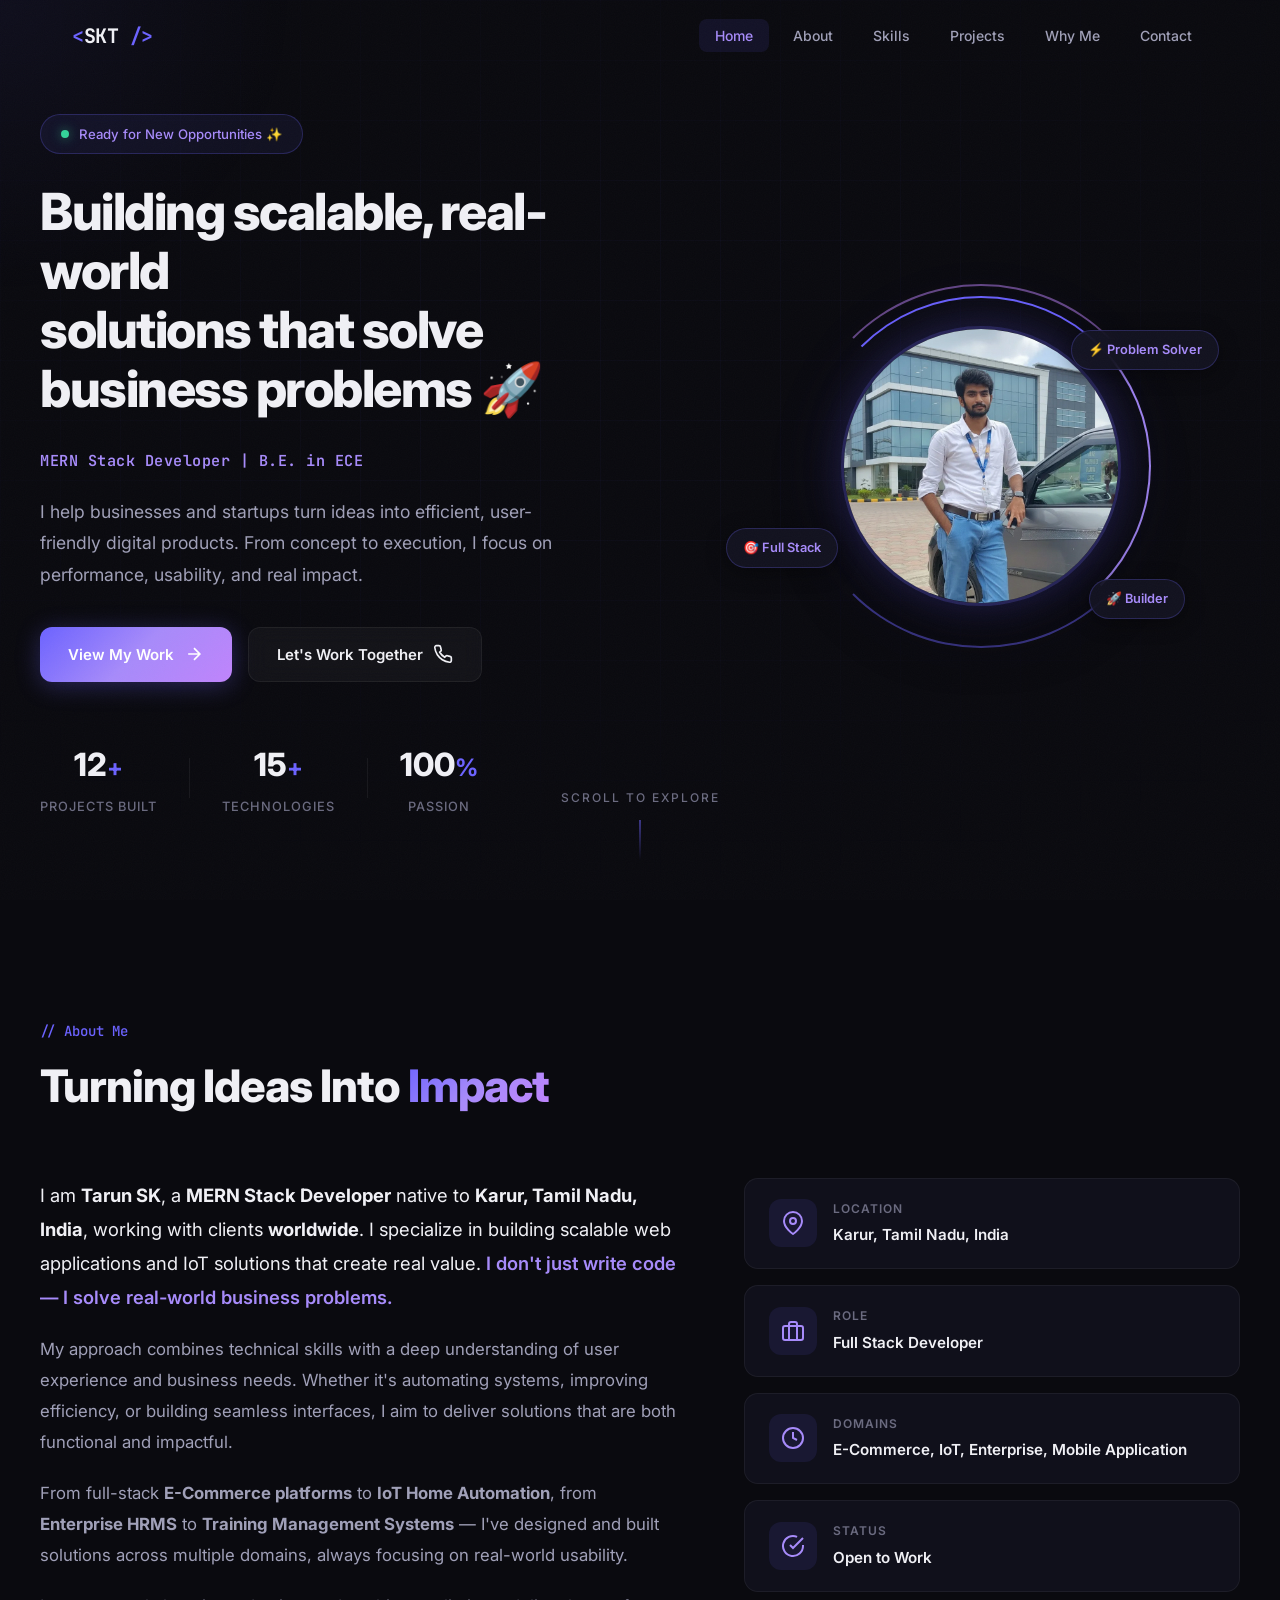
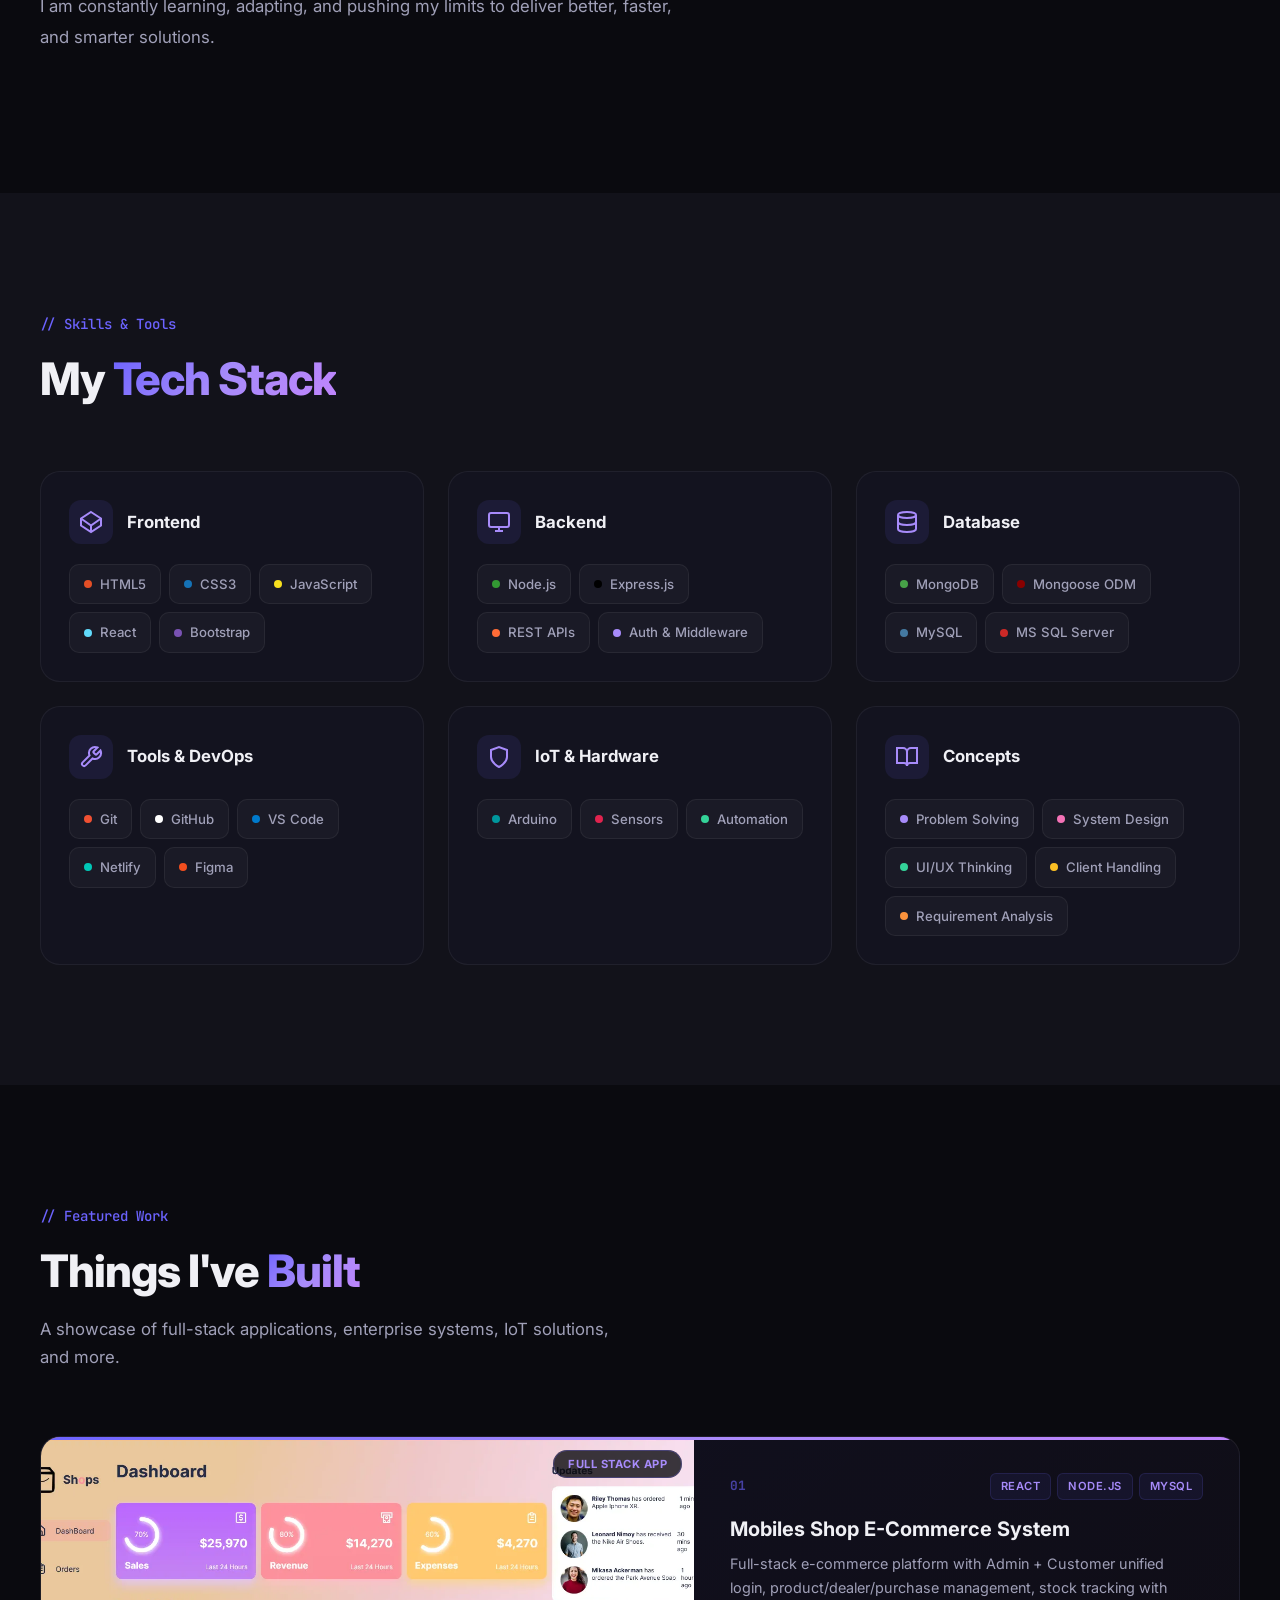
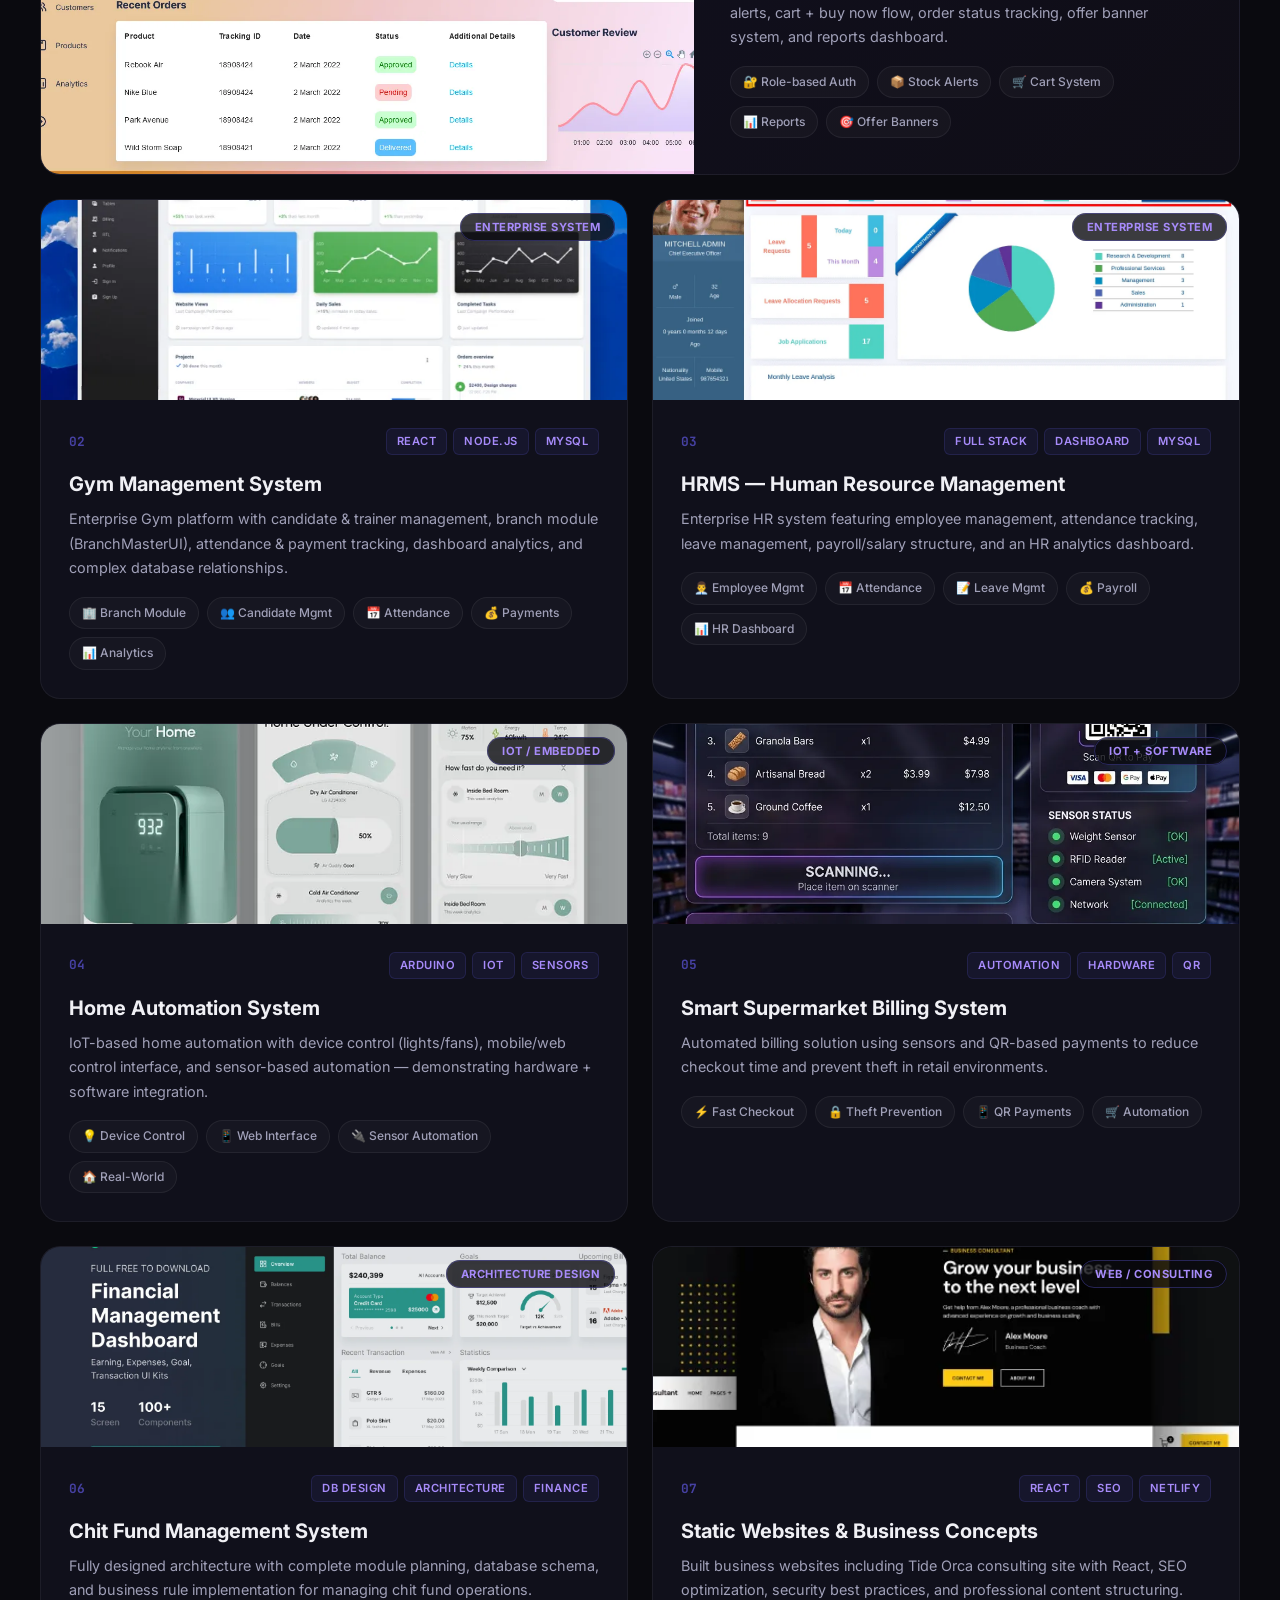
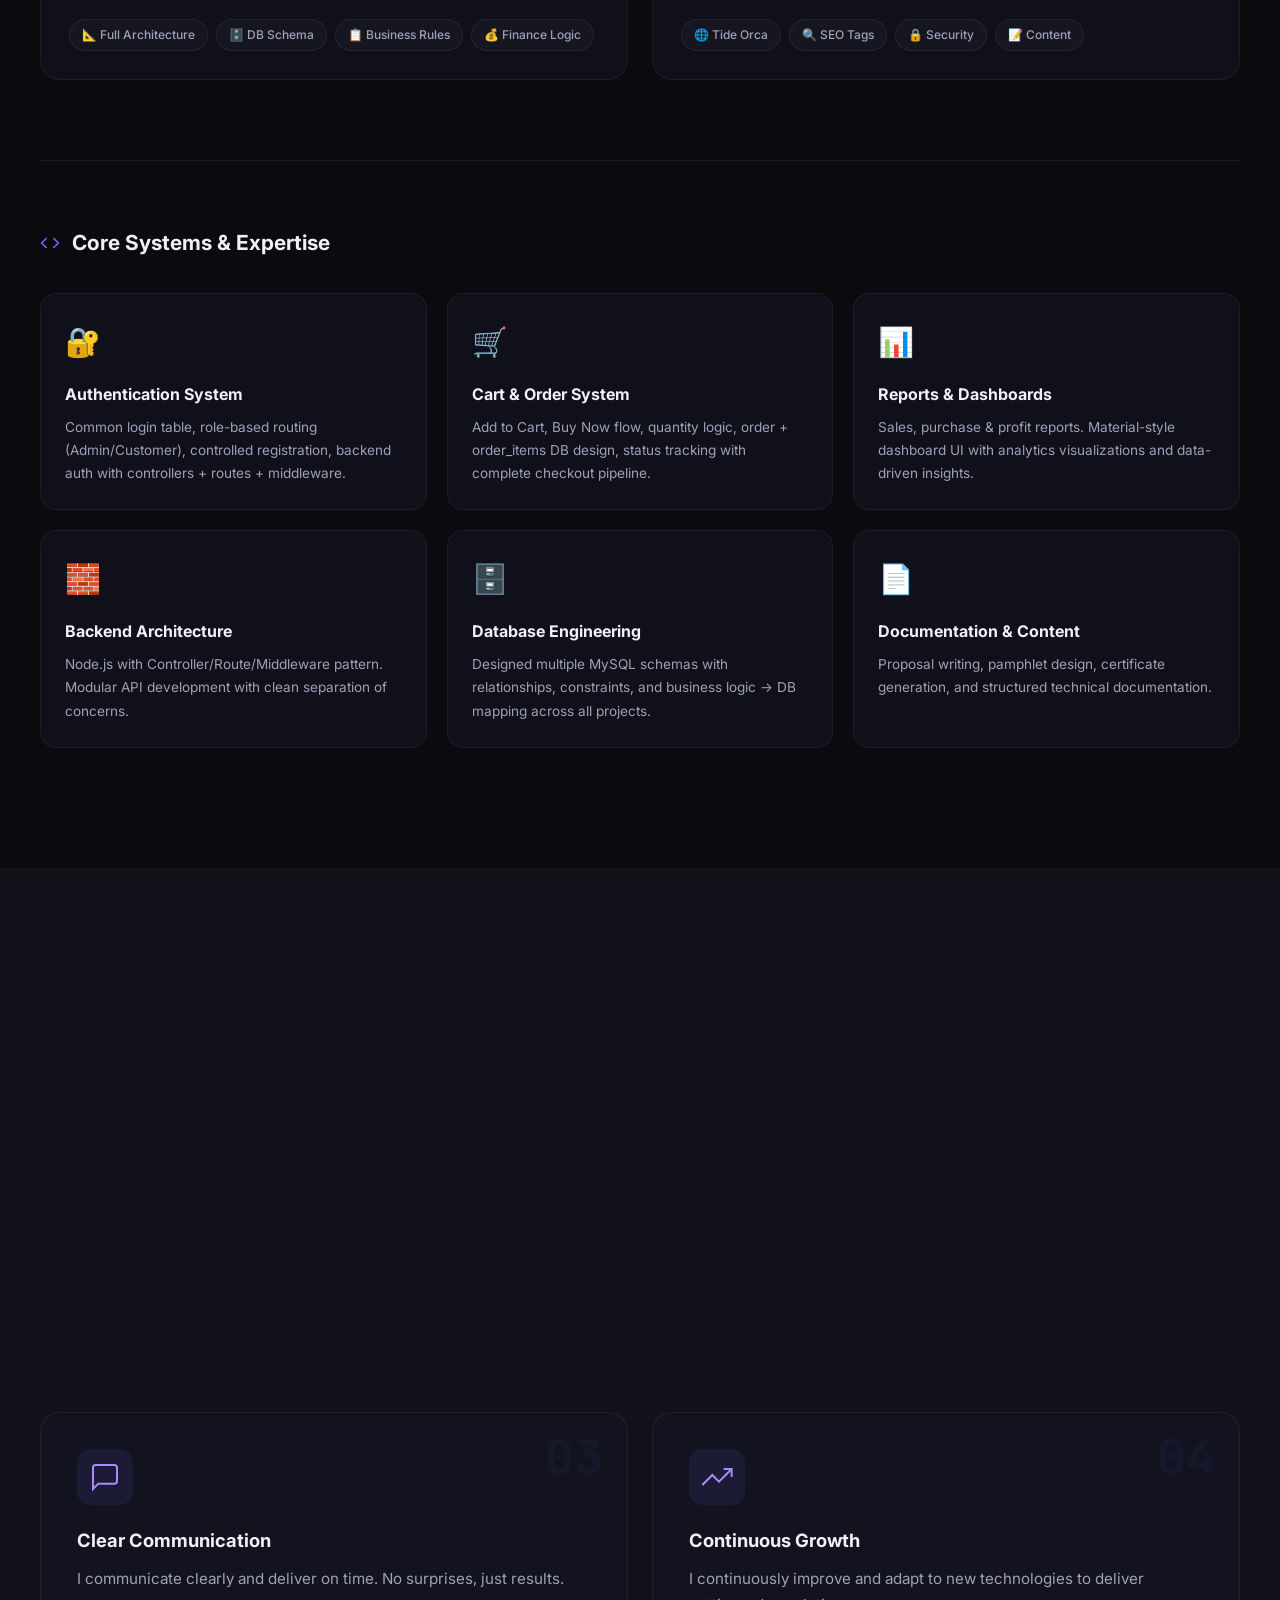
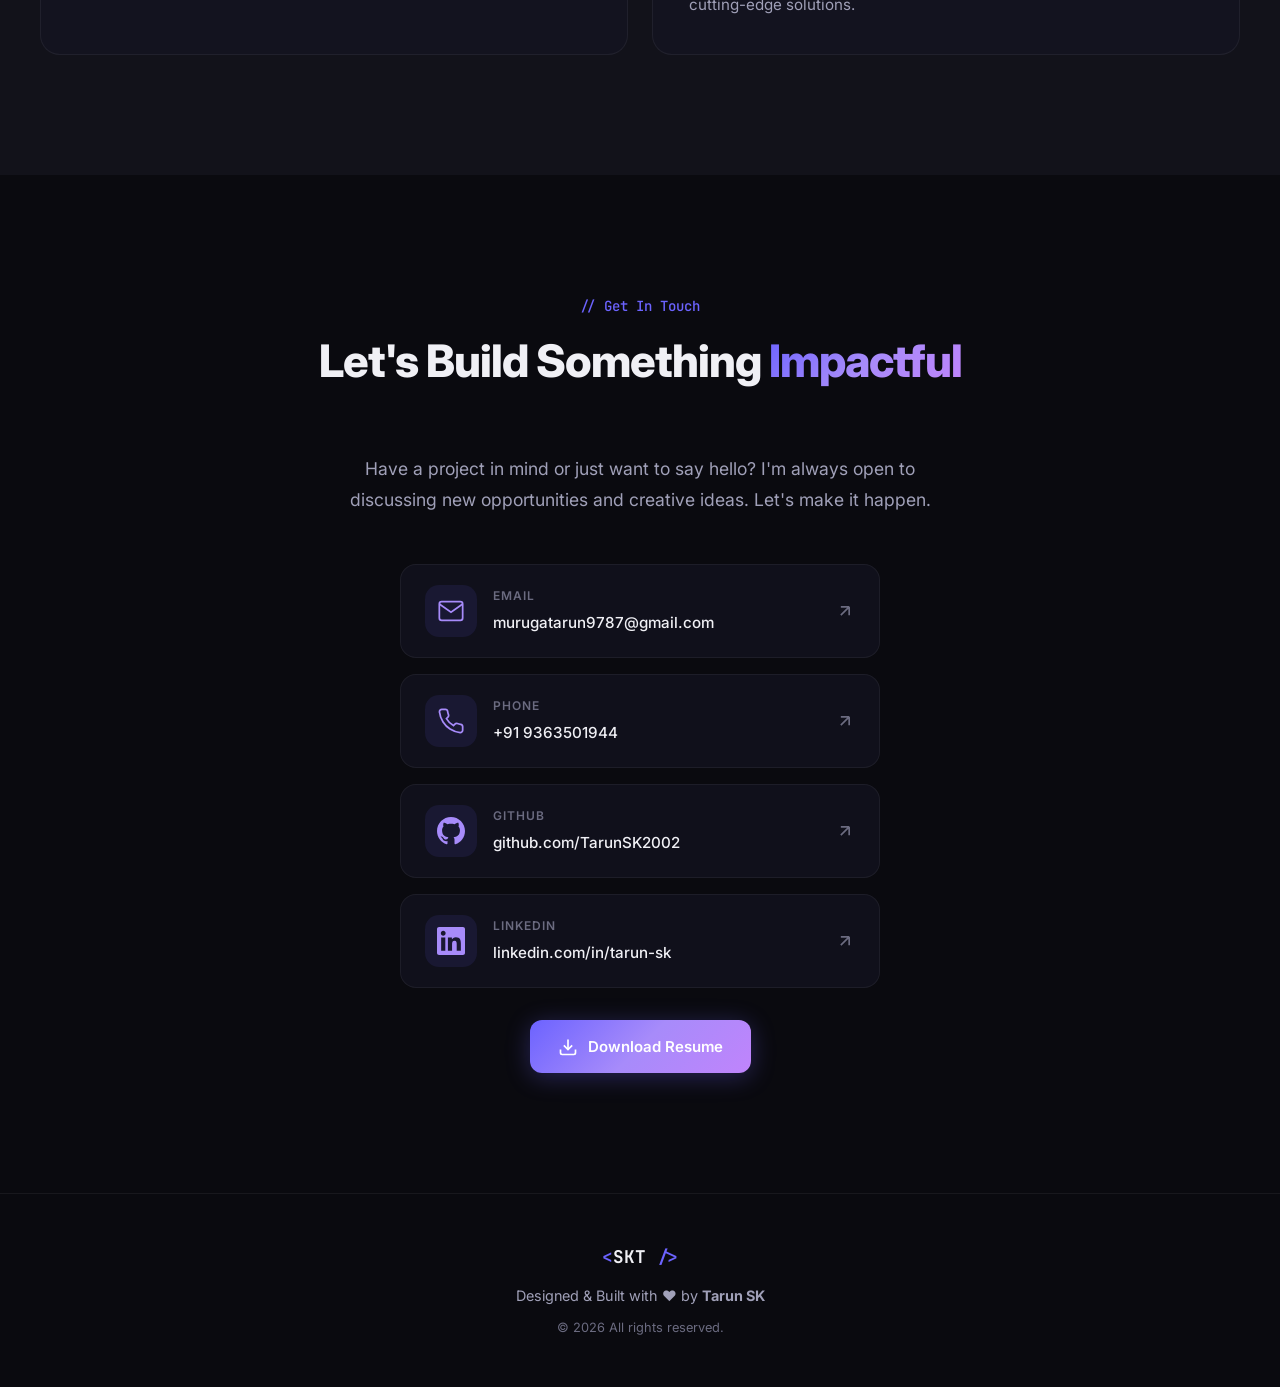
==== commit 70b7e74c: "Title has been changed" ====
--- a/index.html
+++ b/index.html
@@ -2,6 +2,16 @@
 <html lang="en">
 
 <head>
+    <!-- Google tag (gtag.js) -->
+    <script async src="https://www.googletagmanager.com/gtag/js?id=G-FLV32KHNRP"></script>
+    <script>
+        window.dataLayer = window.dataLayer || [];
+        function gtag() { dataLayer.push(arguments); }
+        gtag('js', new Date());
+
+        gtag('config', 'G-FLV32KHNRP');
+    </script>
+
     <meta charset="UTF-8">
     <meta name="viewport" content="width=device-width, initial-scale=1.0">
     <meta name="description"
@@ -9,7 +19,7 @@
     <meta name="keywords"
         content="Tarun SK, MERN Stack Developer, Full Stack Developer, Portfolio, React, Node.js, MongoDB, MySQL, Express.js, JavaScript, Karur, Tamil Nadu, India, IoT, E-Commerce">
     <meta name="author" content="Tarun SK">
-    <title>Tarun SK — MERN Stack Developer | Problem Solver</title>
+    <title>Tarun SK — MERN Stack Developer | Freelancer</title>
     <link rel="icon" type="image/x-icon" href="/favicon.ico">
     <meta name="google-site-verification" content="9Yy7li8hd4grgVL63Oumpn8FAke1utCt5XJFrs_Ls8M" />
     <link rel="canonical" href="https://tarun.tideorca.com/">
@@ -142,6 +152,7 @@
         rel="stylesheet">
     <link rel="preload" as="style" href="style.css">
     <link rel="stylesheet" href="style.css">
+
 </head>
 
 <body>
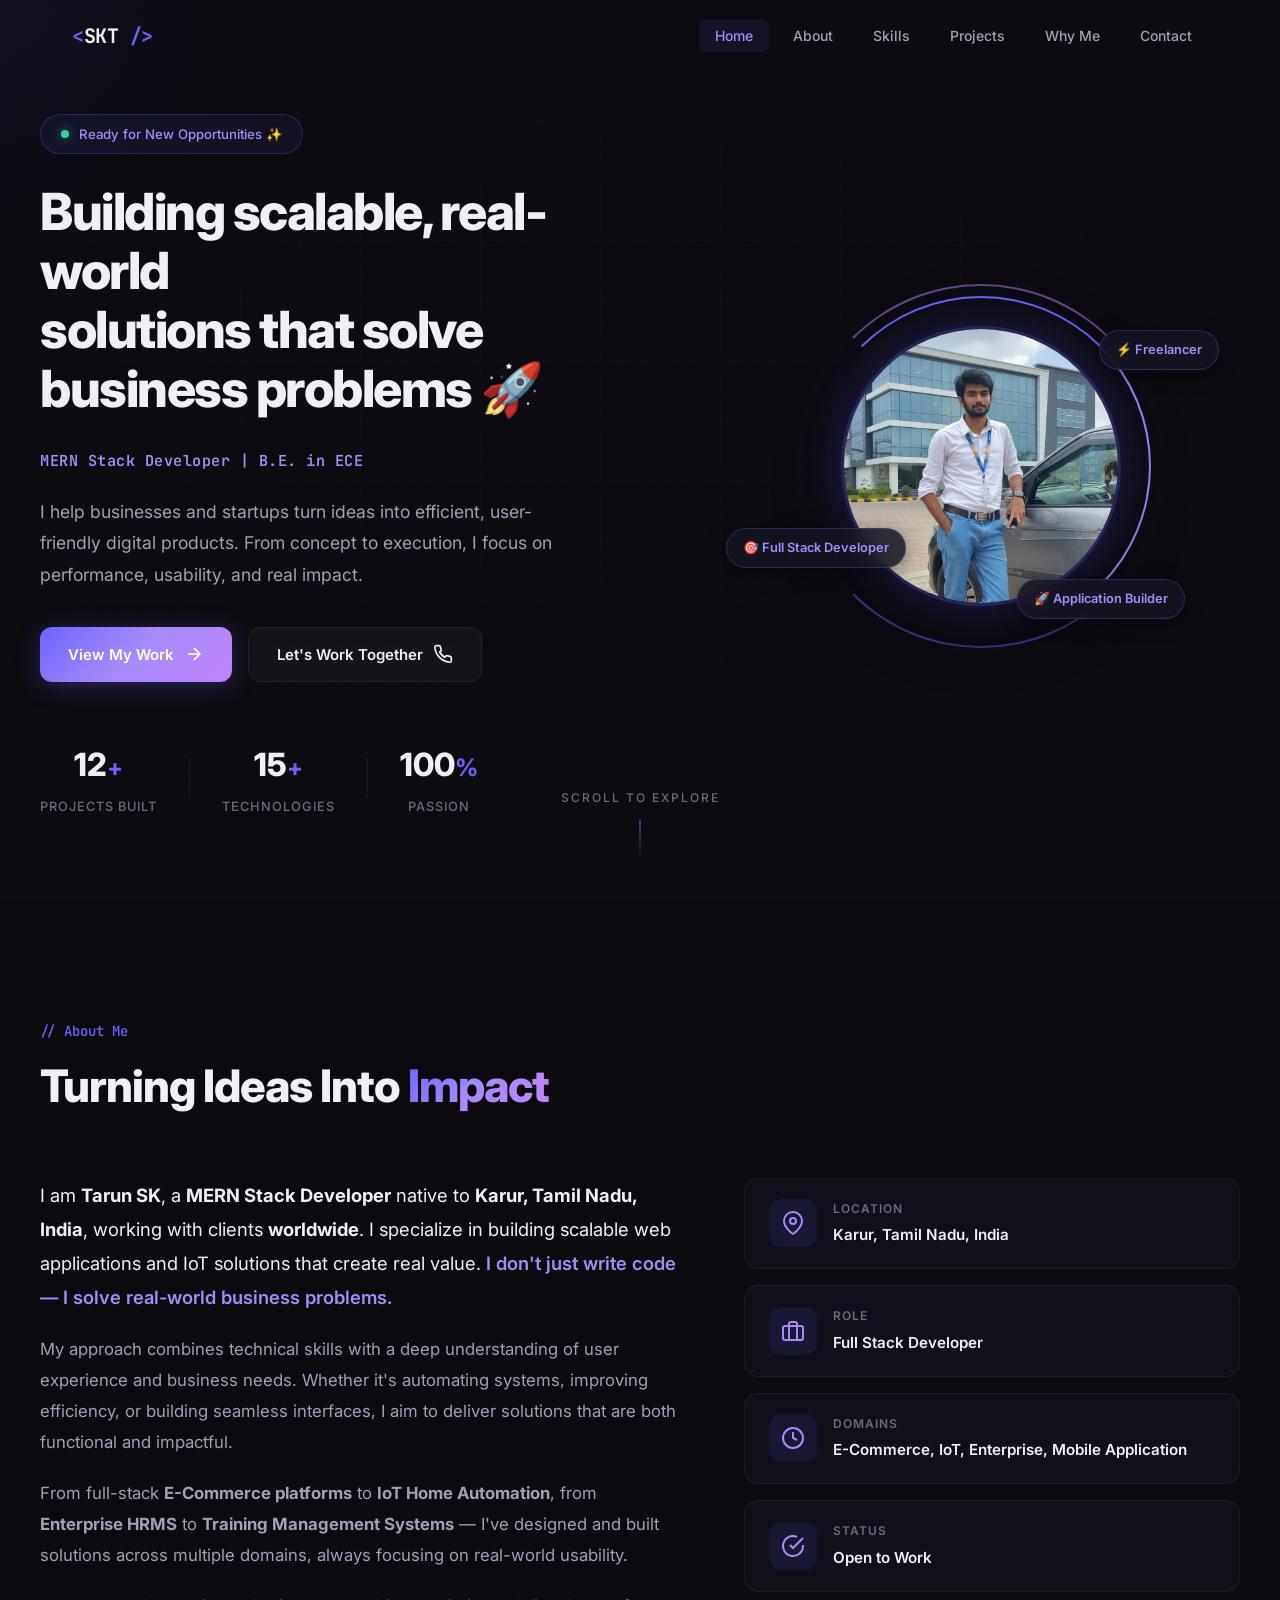
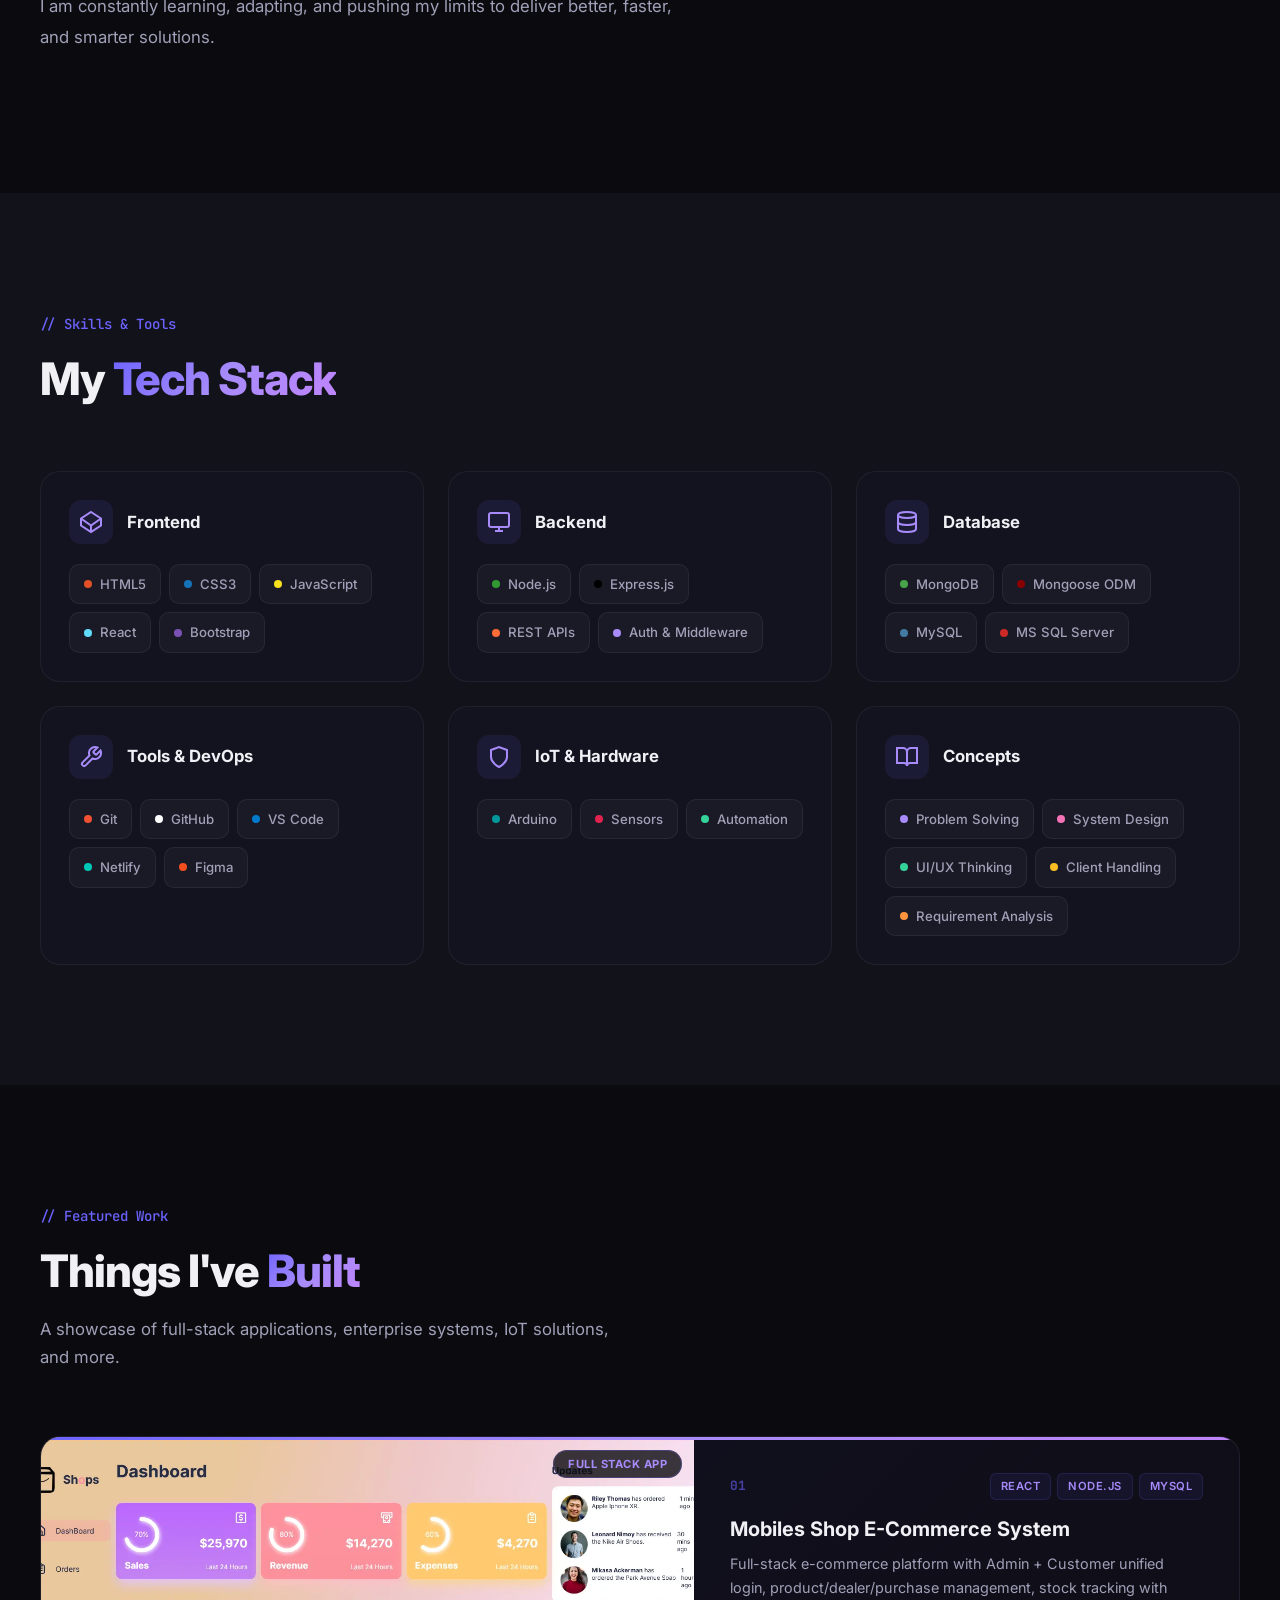
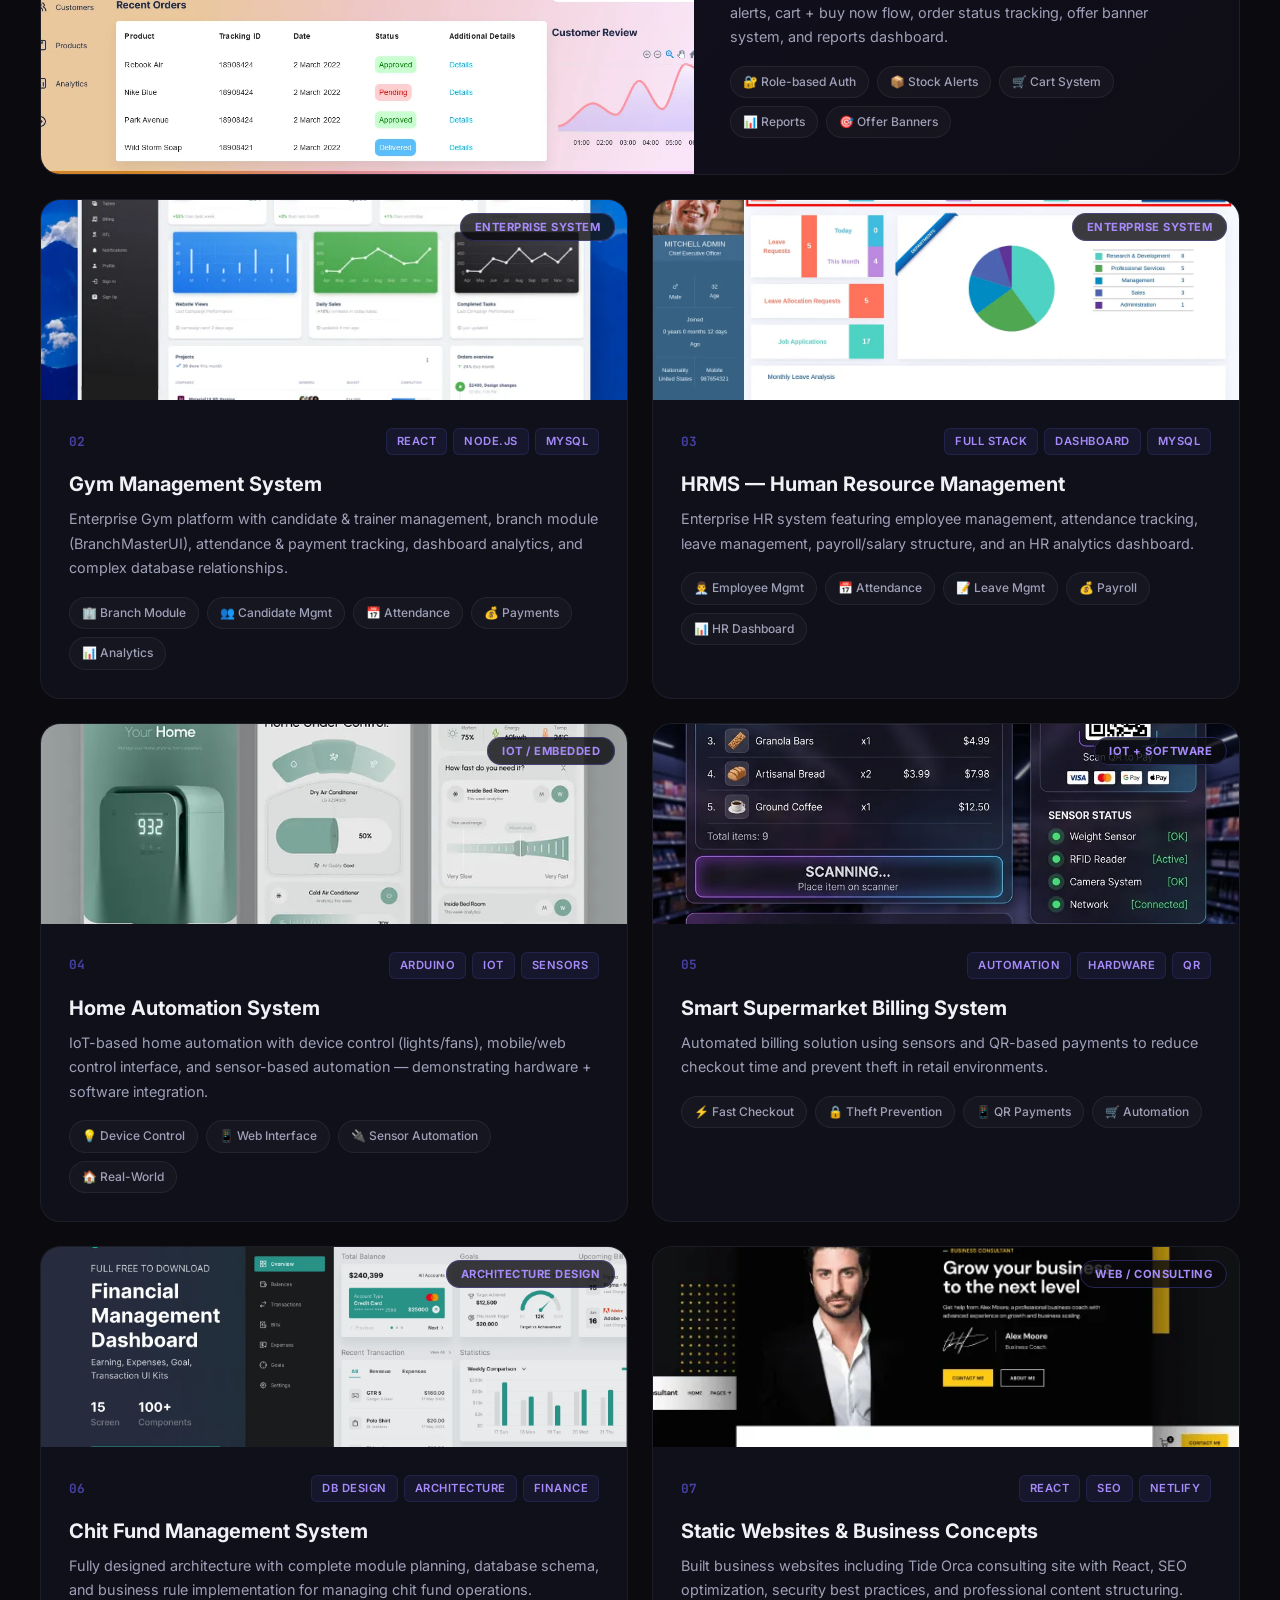
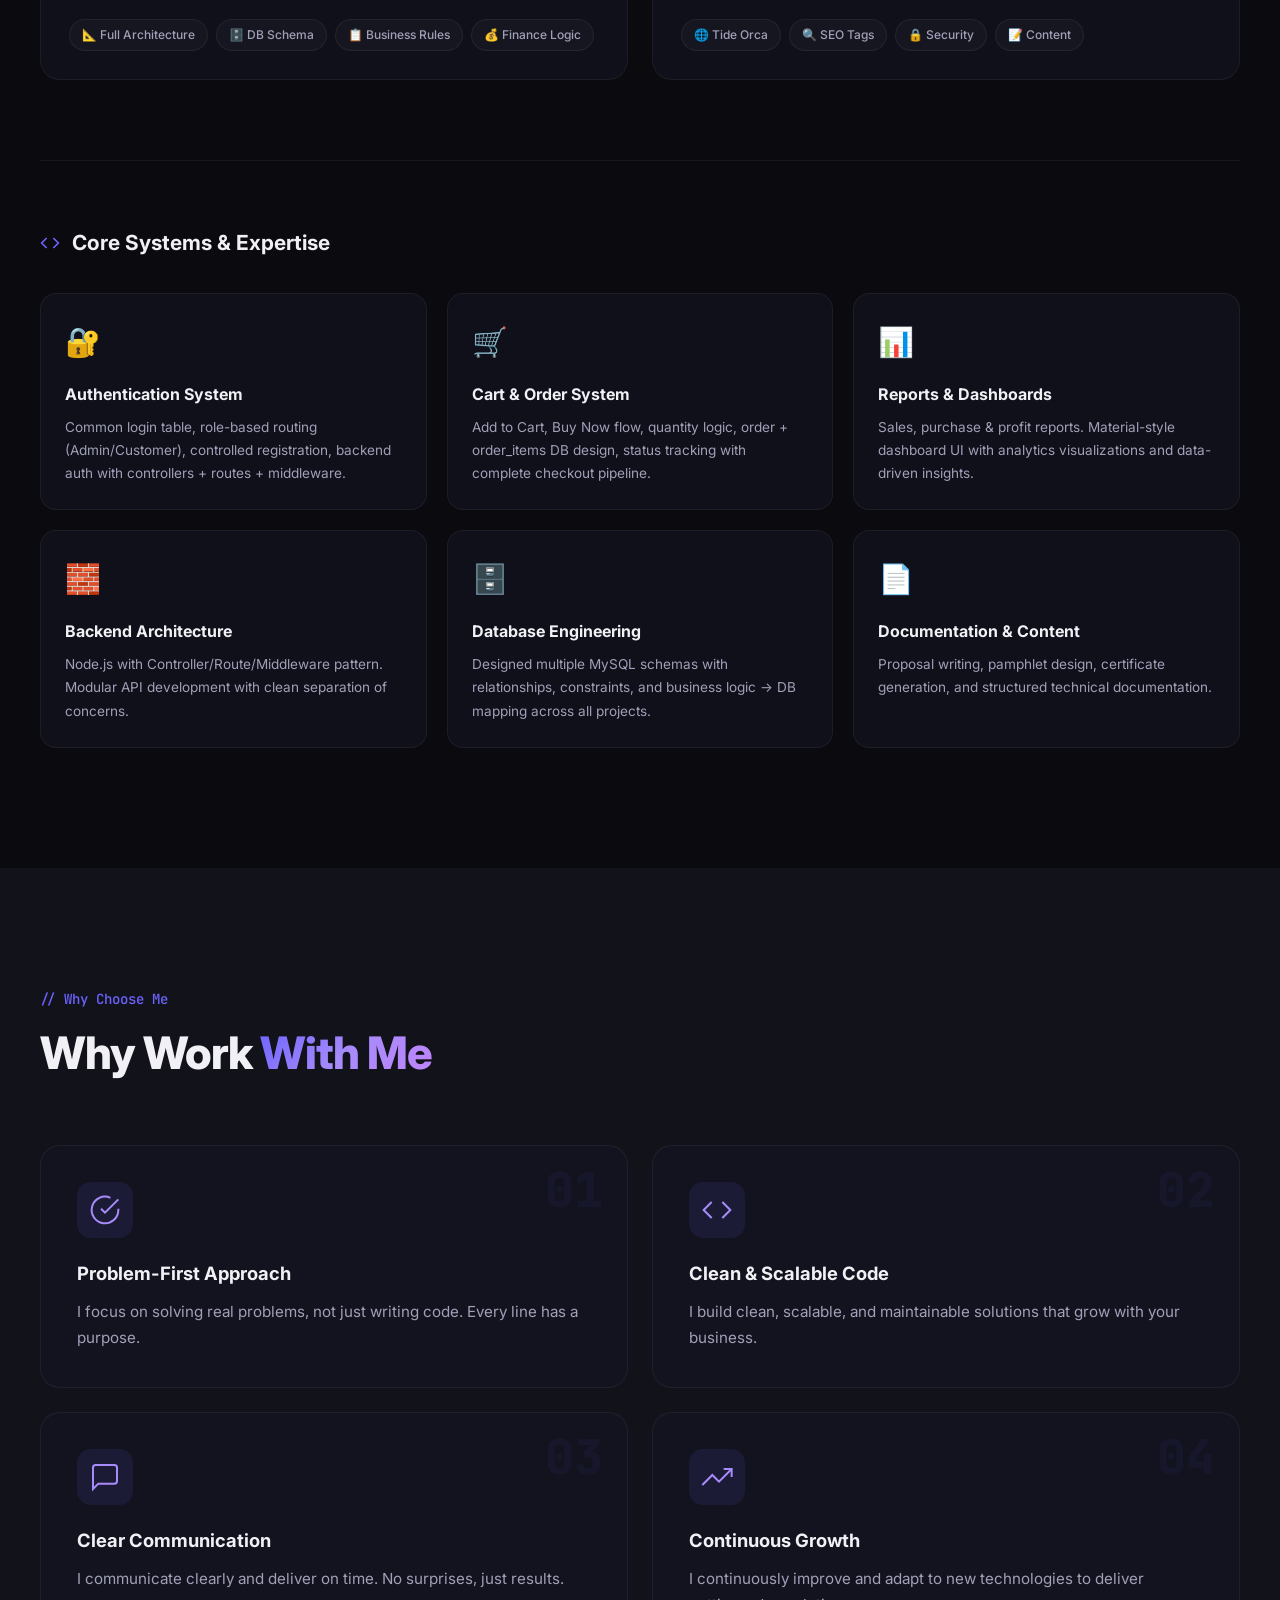
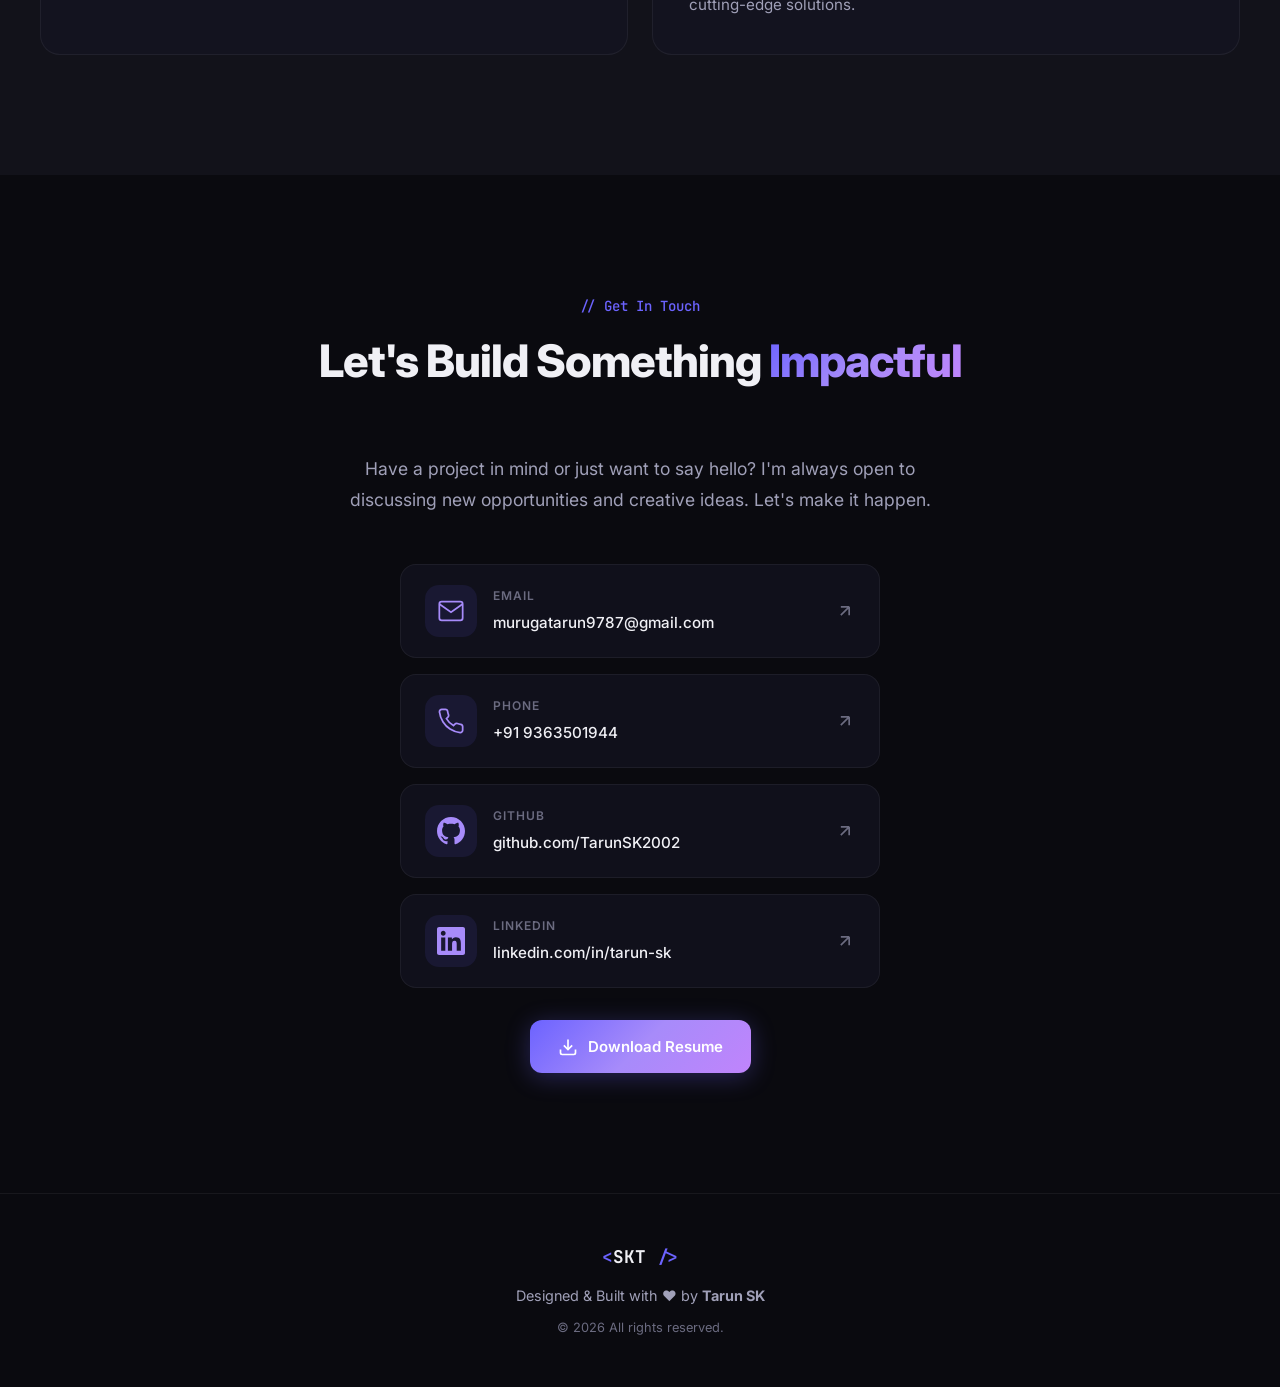
==== commit df33497a: "title has been changed with freelancer" ====
--- a/index.html
+++ b/index.html
@@ -28,7 +28,7 @@
     <!-- Open Graph / Facebook -->
     <meta property="og:type" content="website">
     <meta property="og:url" content="https://tarun.tideorca.com/">
-    <meta property="og:title" content="Tarun SK — MERN Stack Developer | Problem Solver">
+    <meta property="og:title" content="Tarun SK — MERN Stack Developer | Freelancer">
     <meta property="og:description"
         content="Tarun SK — MERN Stack Developer portfolio. Building scalable, real-world solutions from E-Commerce systems to IoT automation.">
     <meta property="og:image" content="https://tarun.tideorca.com/1000328977.png">
@@ -36,7 +36,7 @@
     <!-- Twitter -->
     <meta property="twitter:card" content="summary_large_image">
     <meta property="twitter:url" content="https://tarun.tideorca.com/">
-    <meta property="twitter:title" content="Tarun SK — MERN Stack Developer | Problem Solver">
+    <meta property="twitter:title" content="Tarun SK — MERN Stack Developer | Freelancer">
     <meta property="twitter:description"
         content="Tarun SK — MERN Stack Developer portfolio. Building scalable, real-world solutions from E-Commerce systems to IoT automation.">
     <meta property="twitter:image" content="https://tarun.tideorca.com/1000328977.png">
@@ -118,7 +118,7 @@
               "name": "Who is Tarun SK?",
               "acceptedAnswer": {
                 "@type": "Answer",
-                "text": "Tarun SK is a Full Stack MERN Developer and Problem Solver based in Karur, Tamil Nadu, India. He builds scalable web applications, enterprise systems, and IoT solutions for clients worldwide."
+                "text": "Tarun SK is a Full Stack MERN Developer and Freelancer based in Karur, Tamil Nadu, India. He builds scalable web applications, enterprise systems, and IoT solutions for clients worldwide."
               }
             },
             {
@@ -248,9 +248,9 @@
                             width="280" height="280">
                     </div>
                     <div class="profile-floating-tags">
-                        <span class="floating-tag tag-1">⚡ Problem Solver</span>
-                        <span class="floating-tag tag-2">🎯 Full Stack</span>
-                        <span class="floating-tag tag-3">🚀 Builder</span>
+                        <span class="floating-tag tag-1">⚡ Freelancer</span>
+                        <span class="floating-tag tag-2">🎯 Full Stack Developer</span>
+                        <span class="floating-tag tag-3">🚀 Application Builder</span>
                     </div>
                 </div>
             </div>
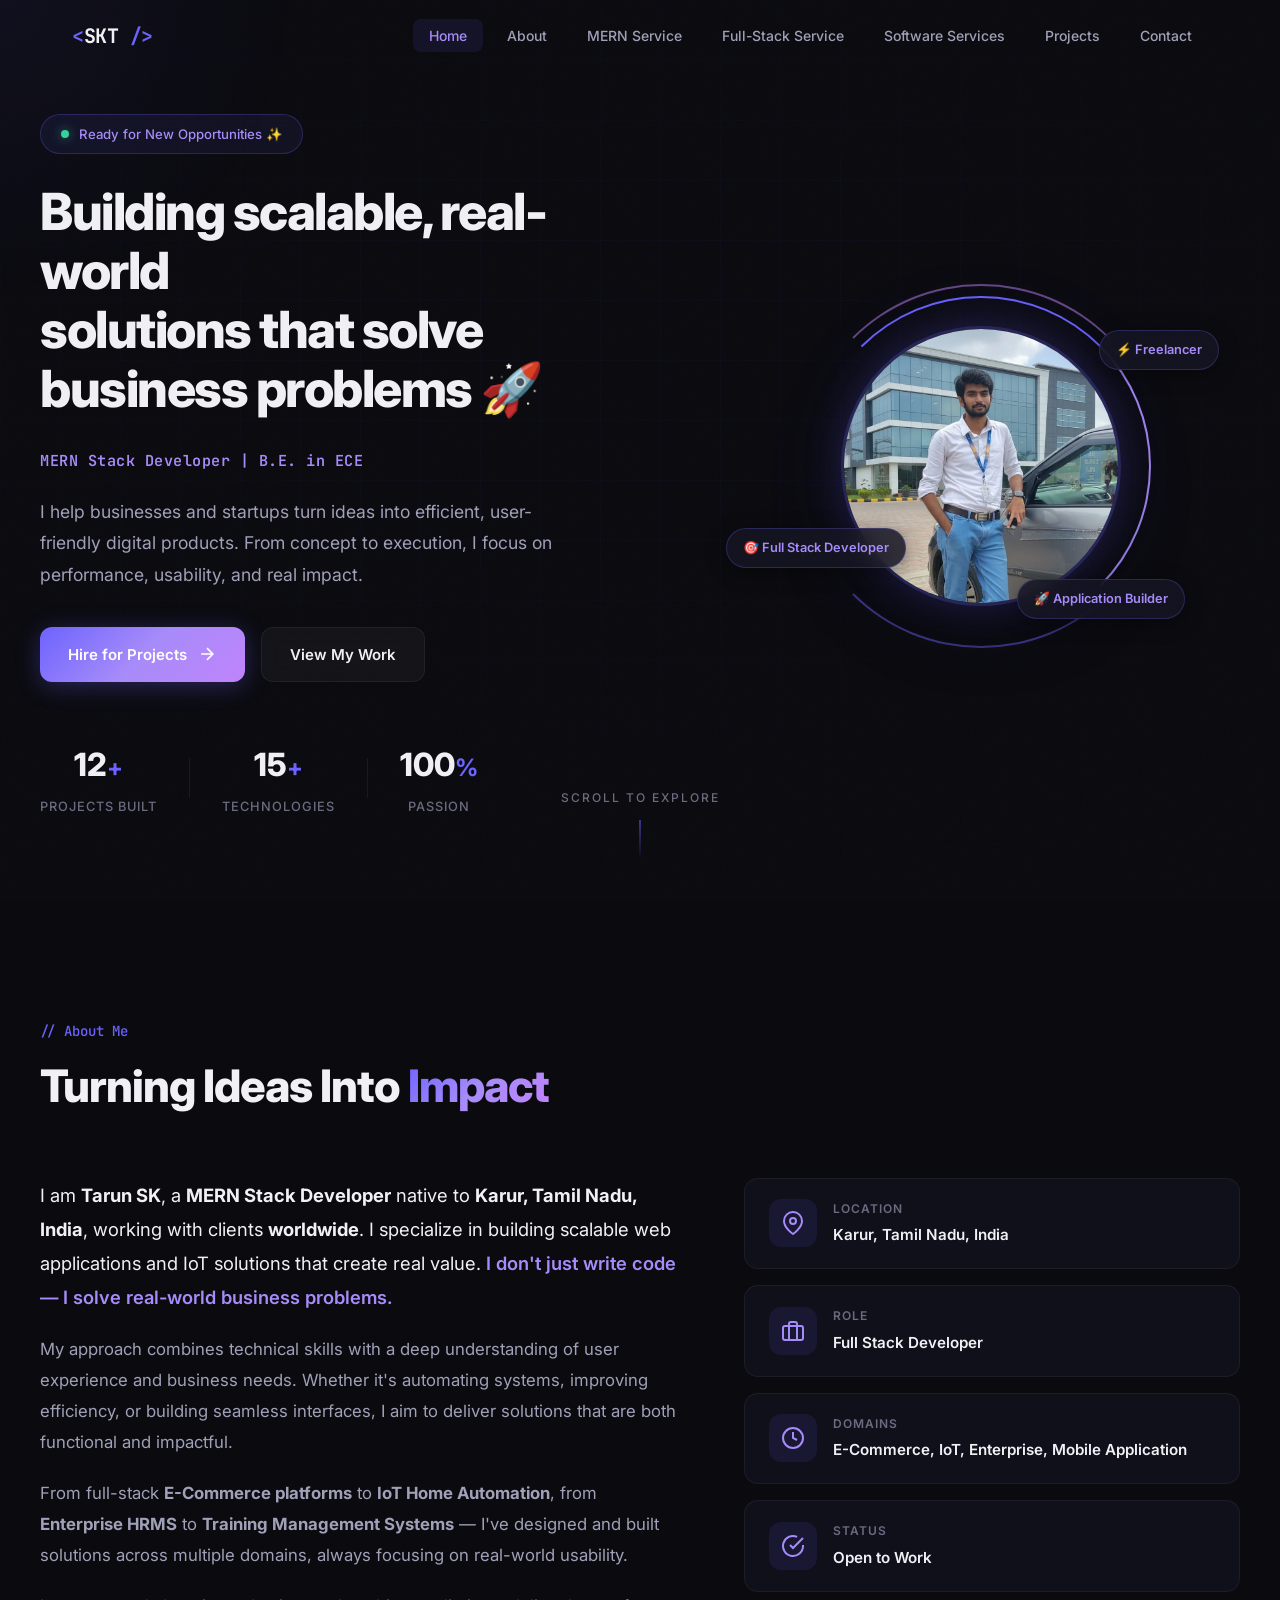
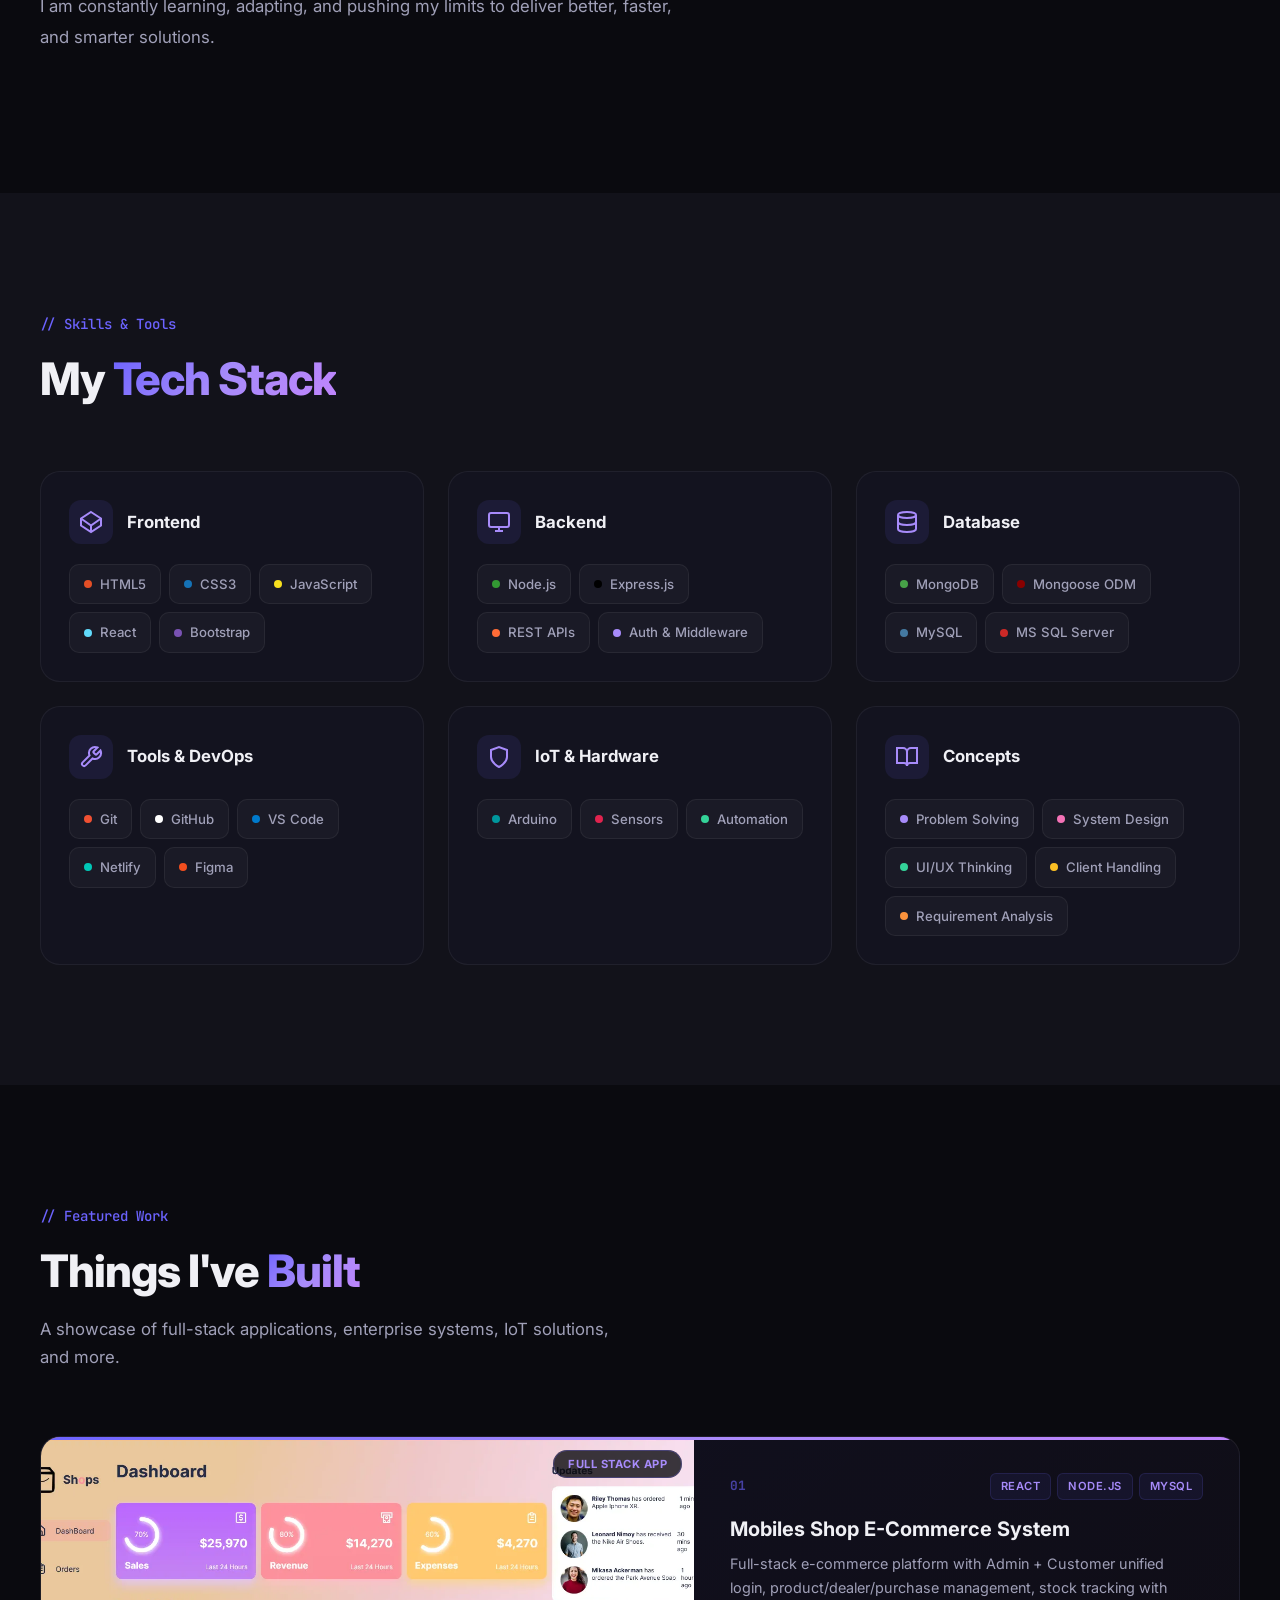
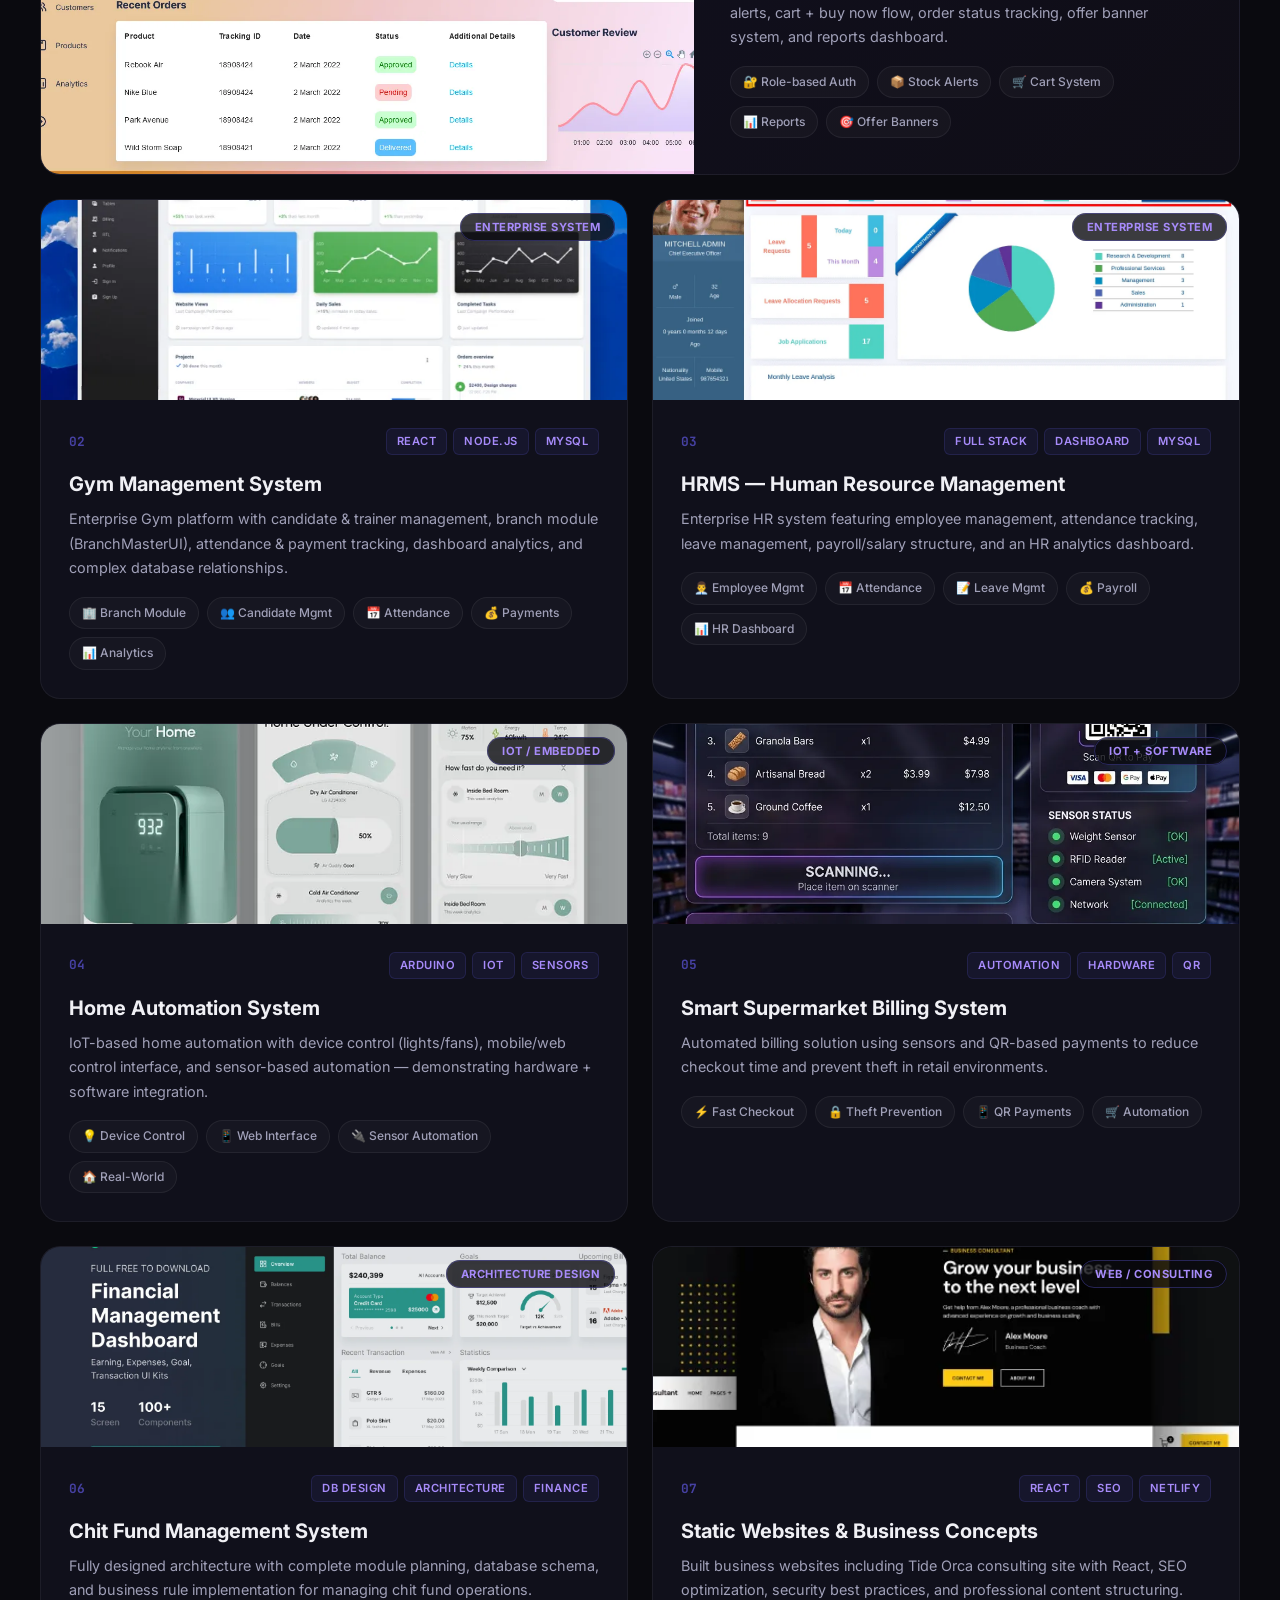
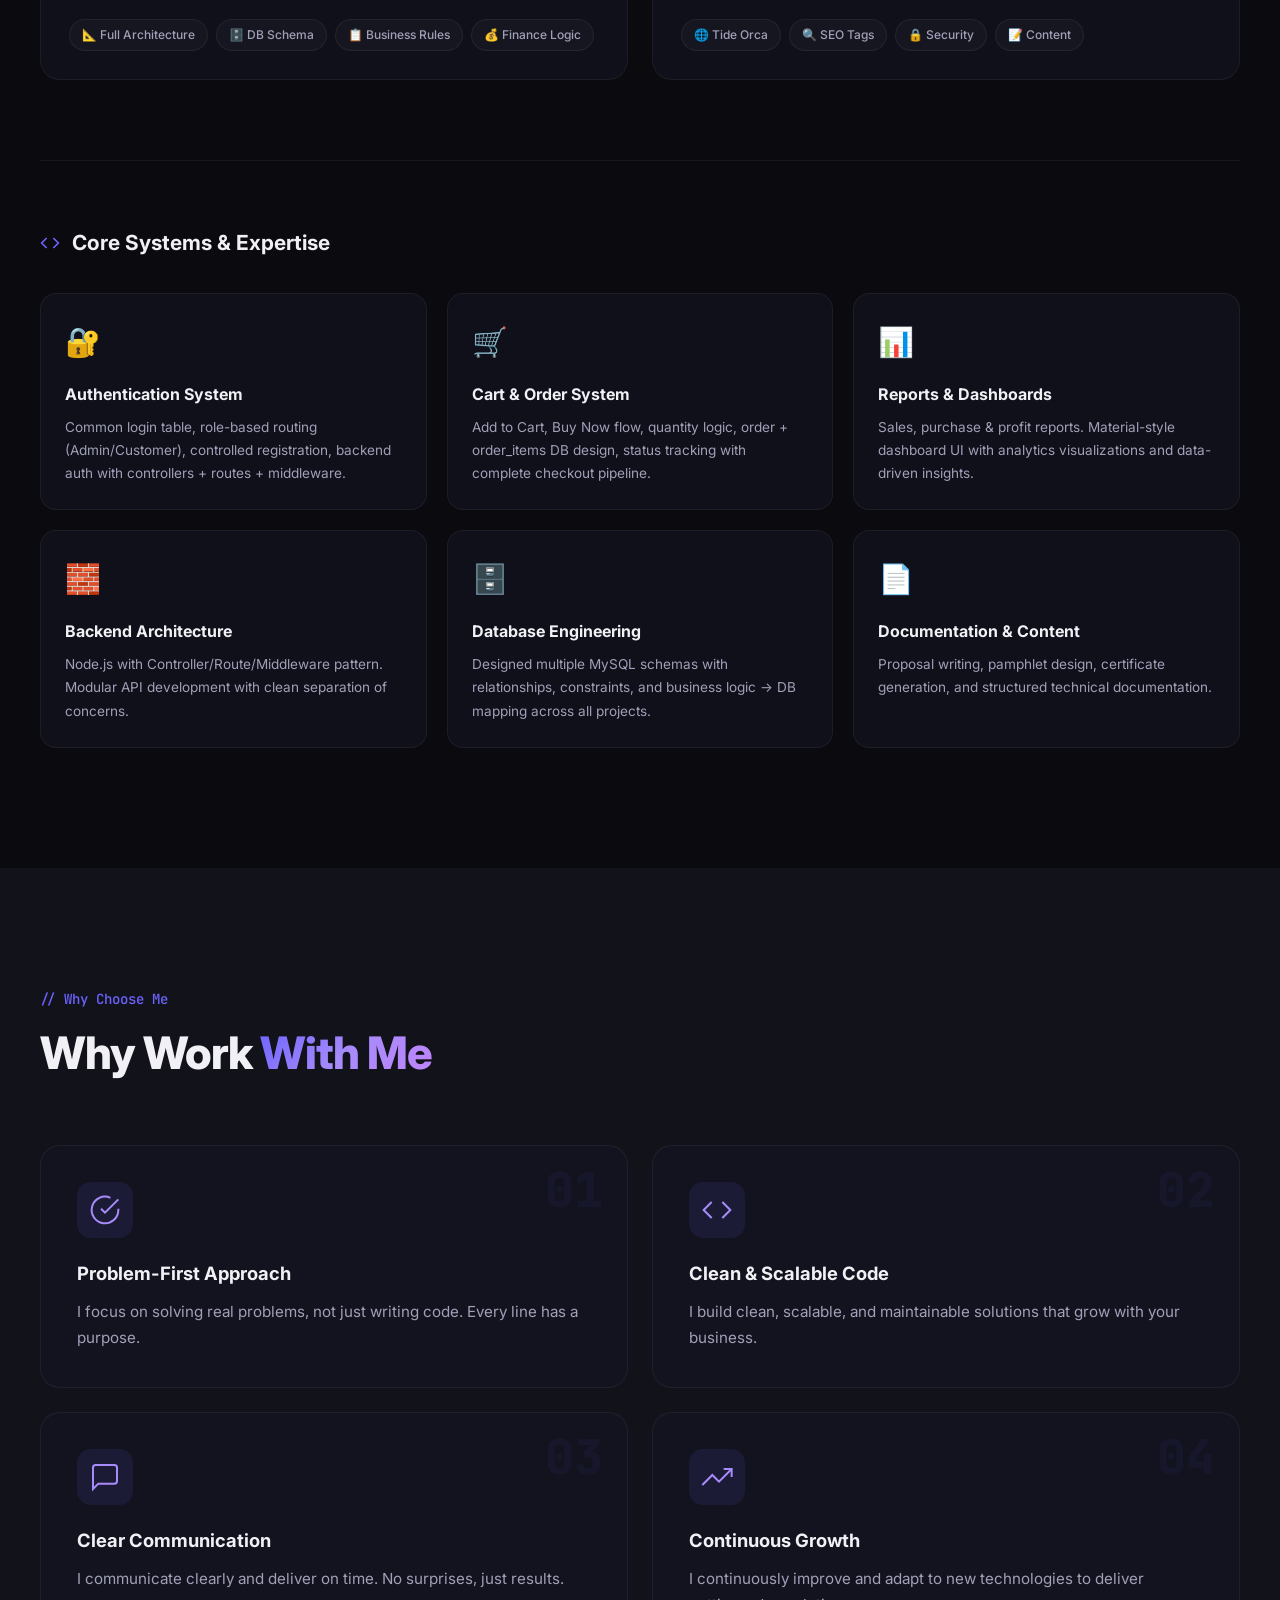
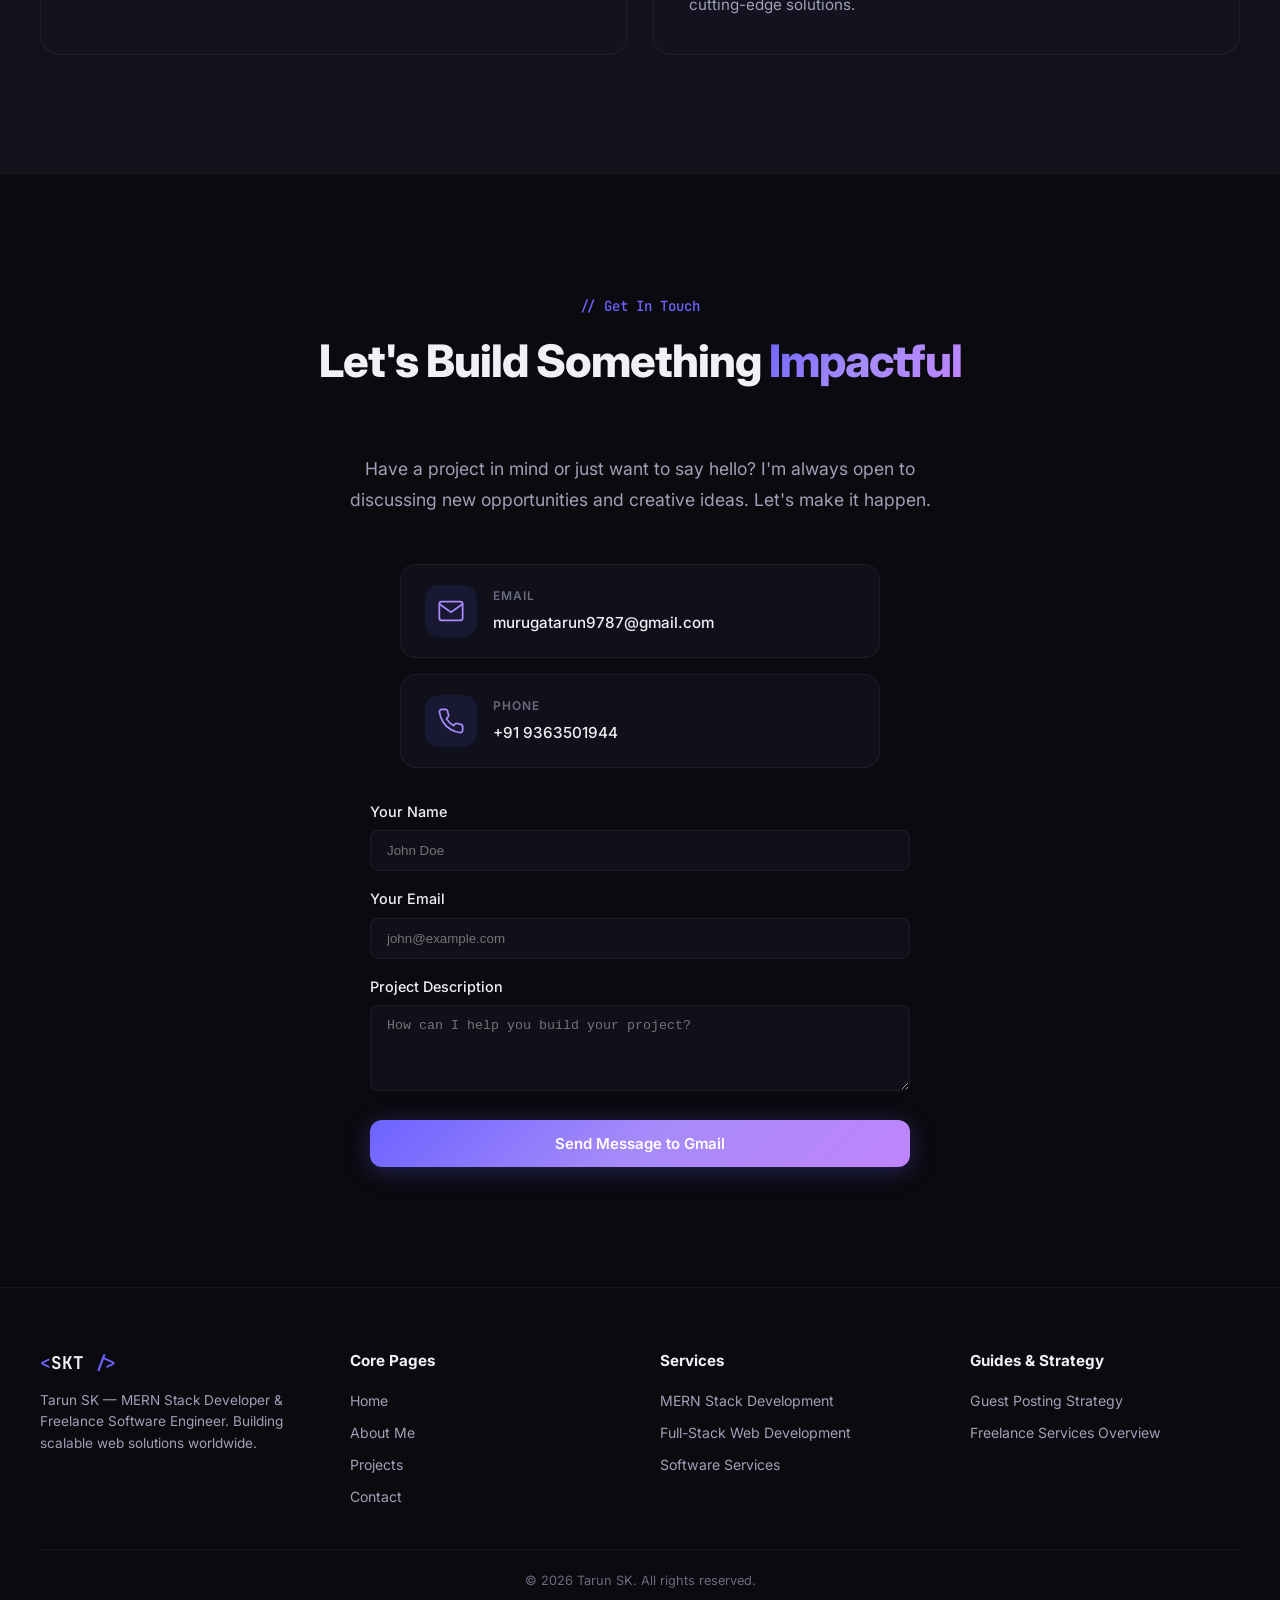
==== commit fb199598: "Update portfolio site files and add deployment pages" ====
--- a/index.html
+++ b/index.html
@@ -19,7 +19,7 @@
     <meta name="keywords"
         content="Tarun SK, MERN Stack Developer, Full Stack Developer, Portfolio, React, Node.js, MongoDB, MySQL, Express.js, JavaScript, Karur, Tamil Nadu, India, IoT, E-Commerce">
     <meta name="author" content="Tarun SK">
-    <title>Tarun SK — MERN Stack Developer | Freelancer</title>
+    <title>MERN Stack Developer & Full Stack Freelancer | Tarun SK</title>
     <link rel="icon" type="image/x-icon" href="/favicon.ico">
     <meta name="google-site-verification" content="9Yy7li8hd4grgVL63Oumpn8FAke1utCt5XJFrs_Ls8M" />
     <link rel="canonical" href="https://tarun.tideorca.com/">
@@ -171,9 +171,10 @@
             <ul class="nav-links" id="navLinks">
                 <li><a href="#home" class="nav-link active" data-section="home">Home</a></li>
                 <li><a href="#about" class="nav-link" data-section="about">About</a></li>
-                <li><a href="#skills" class="nav-link" data-section="skills">Skills</a></li>
+                <li><a href="mern-stack-developer.html" class="nav-link">MERN Service</a></li>
+                <li><a href="full-stack-web-developer.html" class="nav-link">Full-Stack Service</a></li>
+                <li><a href="software-services.html" class="nav-link">Software Services</a></li>
                 <li><a href="#projects" class="nav-link" data-section="projects">Projects</a></li>
-                <li><a href="#why-me" class="nav-link" data-section="why-me">Why Me</a></li>
                 <li><a href="#contact" class="nav-link" data-section="contact">Contact</a></li>
             </ul>
             <button class="nav-toggle" id="navToggle" aria-label="Toggle navigation menu">
@@ -206,20 +207,15 @@
                     From concept to execution, I focus on performance, usability, and real impact.
                 </p>
                 <div class="hero-cta animate-on-scroll">
-                    <a href="#projects" class="btn btn-primary" id="ctaViewWork">
-                        <span>View My Work</span>
+                    <a href="software-services.html" class="btn btn-primary" id="ctaServices">
+                        <span>Hire for Projects</span>
                         <svg class="btn-arrow" width="20" height="20" viewBox="0 0 24 24" fill="none"
                             stroke="currentColor" stroke-width="2">
                             <path d="M5 12h14M12 5l7 7-7 7" />
                         </svg>
                     </a>
-                    <a href="#contact" class="btn btn-secondary" id="ctaContact">
-                        <span>Let's Work Together</span>
-                        <svg class="btn-icon" width="20" height="20" viewBox="0 0 24 24" fill="none"
-                            stroke="currentColor" stroke-width="2">
-                            <path
-                                d="M22 16.92v3a2 2 0 0 1-2.18 2 19.79 19.79 0 0 1-8.63-3.07 19.5 19.5 0 0 1-6-6 19.79 19.79 0 0 1-3.07-8.67A2 2 0 0 1 4.11 2h3a2 2 0 0 1 2 1.72c.127.96.361 1.903.7 2.81a2 2 0 0 1-.45 2.11L8.09 9.91a16 16 0 0 0 6 6l1.27-1.27a2 2 0 0 1 2.11-.45c.907.339 1.85.573 2.81.7A2 2 0 0 1 22 16.92z" />
-                        </svg>
+                    <a href="#projects" class="btn btn-secondary" id="ctaViewWork">
+                        <span>View My Work</span>
                     </a>
                 </div>
                 <div class="hero-stats animate-on-scroll">
@@ -954,7 +950,7 @@
                     Have a project in mind or just want to say hello? I'm always open to discussing new opportunities
                     and creative ideas. Let's make it happen.
                 </p>
-                <div class="contact-links">
+                <div class="contact-links" style="margin-bottom: 32px;">
                     <a href="mailto:murugatarun9787@gmail.com" class="contact-card" id="contactEmail">
                         <div class="contact-card-icon">
                             <svg width="28" height="28" viewBox="0 0 24 24" fill="none" stroke="currentColor"
@@ -967,10 +963,6 @@
                             <span class="contact-card-label">Email</span>
                             <span class="contact-card-value">murugatarun9787@gmail.com</span>
                         </div>
-                        <svg class="contact-card-arrow" width="20" height="20" viewBox="0 0 24 24" fill="none"
-                            stroke="currentColor" stroke-width="2">
-                            <path d="M7 17L17 7M17 7H7M17 7v10" />
-                        </svg>
                     </a>
                     <a href="tel:+919363501944" class="contact-card" id="contactPhone">
                         <div class="contact-card-icon">
@@ -984,69 +976,70 @@
                             <span class="contact-card-label">Phone</span>
                             <span class="contact-card-value">+91 9363501944</span>
                         </div>
-                        <svg class="contact-card-arrow" width="20" height="20" viewBox="0 0 24 24" fill="none"
-                            stroke="currentColor" stroke-width="2">
-                            <path d="M7 17L17 7M17 7H7M17 7v10" />
-                        </svg>
                     </a>
-                    <a href="https://github.com/TarunSK2002" target="_blank" rel="noopener noreferrer"
-                        class="contact-card" id="contactGitHub">
-                        <div class="contact-card-icon">
-                            <svg width="28" height="28" viewBox="0 0 24 24" fill="currentColor">
-                                <path
-                                    d="M12 0c-6.626 0-12 5.373-12 12 0 5.302 3.438 9.8 8.207 11.387.599.111.793-.261.793-.577v-2.234c-3.338.726-4.033-1.416-4.033-1.416-.546-1.387-1.333-1.756-1.333-1.756-1.089-.745.083-.729.083-.729 1.205.084 1.839 1.237 1.839 1.237 1.07 1.834 2.807 1.304 3.492.997.107-.775.418-1.305.762-1.604-2.665-.305-5.467-1.334-5.467-5.931 0-1.311.469-2.381 1.236-3.221-.124-.303-.535-1.524.117-3.176 0 0 1.008-.322 3.301 1.23.957-.266 1.983-.399 3.003-.404 1.02.005 2.047.138 3.006.404 2.291-1.552 3.297-1.23 3.297-1.23.653 1.653.242 2.874.118 3.176.77.84 1.235 1.911 1.235 3.221 0 4.609-2.807 5.624-5.479 5.921.43.372.823 1.102.823 2.222v3.293c0 .319.192.694.801.576 4.765-1.589 8.199-6.086 8.199-11.386 0-6.627-5.373-12-12-12z" />
-                            </svg>
-                        </div>
-                        <div class="contact-card-info">
-                            <span class="contact-card-label">GitHub</span>
-                            <span class="contact-card-value">github.com/TarunSK2002</span>
-                        </div>
-                        <svg class="contact-card-arrow" width="20" height="20" viewBox="0 0 24 24" fill="none"
-                            stroke="currentColor" stroke-width="2">
-                            <path d="M7 17L17 7M17 7H7M17 7v10" />
-                        </svg>
-                    </a>
-                    <a href="https://linkedin.com/in/tarun-sk" target="_blank" rel="noopener noreferrer"
-                        class="contact-card" id="contactLinkedIn">
-                        <div class="contact-card-icon">
-                            <svg width="28" height="28" viewBox="0 0 24 24" fill="currentColor">
-                                <path
-                                    d="M20.447 20.452h-3.554v-5.569c0-1.328-.027-3.037-1.852-3.037-1.853 0-2.136 1.445-2.136 2.939v5.667H9.351V9h3.414v1.561h.046c.477-.9 1.637-1.85 3.37-1.85 3.601 0 4.267 2.37 4.267 5.455v6.286zM5.337 7.433c-1.144 0-2.063-.926-2.063-2.065 0-1.138.92-2.063 2.063-2.063 1.14 0 2.064.925 2.064 2.063 0 1.139-.925 2.065-2.064 2.065zm1.782 13.019H3.555V9h3.564v11.452zM22.225 0H1.771C.792 0 0 .774 0 1.729v20.542C0 23.227.792 24 1.771 24h20.451C23.2 24 24 23.227 24 22.271V1.729C24 .774 23.2 0 22.222 0h.003z" />
-                            </svg>
-                        </div>
-                        <div class="contact-card-info">
-                            <span class="contact-card-label">LinkedIn</span>
-                            <span class="contact-card-value">linkedin.com/in/tarun-sk</span>
-                        </div>
-                        <svg class="contact-card-arrow" width="20" height="20" viewBox="0 0 24 24" fill="none"
-                            stroke="currentColor" stroke-width="2">
-                            <path d="M7 17L17 7M17 7H7M17 7v10" />
-                        </svg>
-                    </a>
-                </div>
-                <a href="Tarun SK Resume (1).pdf" download class="btn btn-primary resume-btn" id="downloadResume"
-                    style="margin-top: 32px;">
-                    <svg width="20" height="20" viewBox="0 0 24 24" fill="none" stroke="currentColor" stroke-width="2">
-                        <path d="M21 15v4a2 2 0 0 1-2 2H5a2 2 0 0 1-2-2v-4" />
-                        <polyline points="7 10 12 15 17 10" />
-                        <line x1="12" y1="15" x2="12" y2="3" />
-                    </svg>
-                    <span>Download Resume</span>
-                </a>
+                </div>
+
+                <!-- Direct Contact Form -->
+                <form class="contact-form" action="https://formspree.io/f/xbldpdqg" method="POST" style="max-width: 540px; margin: 0 auto; text-align: left;">
+                    <div style="margin-bottom: 16px;">
+                        <label style="display:block; margin-bottom: 6px; font-weight: 500; font-size: 0.9rem;">Your Name</label>
+                        <input type="text" name="name" required placeholder="John Doe" style="width: 100%; padding: 12px 16px; background: var(--bg-card); border: 1px solid var(--border-color); border-radius: 8px; color: var(--text-primary);">
+                    </div>
+                    <div style="margin-bottom: 16px;">
+                        <label style="display:block; margin-bottom: 6px; font-weight: 500; font-size: 0.9rem;">Your Email</label>
+                        <input type="email" name="email" required placeholder="john@example.com" style="width: 100%; padding: 12px 16px; background: var(--bg-card); border: 1px solid var(--border-color); border-radius: 8px; color: var(--text-primary);">
+                    </div>
+                    <div style="margin-bottom: 20px;">
+                        <label style="display:block; margin-bottom: 6px; font-weight: 500; font-size: 0.9rem;">Project Description</label>
+                        <textarea name="message" rows="4" required placeholder="How can I help you build your project?" style="width: 100%; padding: 12px 16px; background: var(--bg-card); border: 1px solid var(--border-color); border-radius: 8px; color: var(--text-primary); resize: vertical;"></textarea>
+                    </div>
+                    <button type="submit" class="btn btn-primary" style="width: 100%; justify-content: center;">
+                        <span>Send Message to Gmail</span>
+                    </button>
+                </form>
             </div>
         </div>
     </section>
 
-    <!-- Footer -->
-    <footer class="footer">
+    <!-- Multi-Column Footer -->
+    <footer class="footer" style="padding: 60px 32px 32px; border-top: 1px solid var(--border-color);">
         <div class="footer-container">
-            <div class="footer-content">
-                <span class="footer-logo">
-                    <span class="logo-bracket">&lt;</span>SKT<span class="logo-bracket"> /&gt;</span>
-                </span>
-                <p class="footer-text">Designed & Built with <span class="footer-heart">❤️</span> by <strong>Tarun
-                        SK</strong></p>
-                <p class="footer-copyright">© 2026 All rights reserved.</p>
+            <div style="display: grid; grid-template-columns: repeat(auto-fit, minmax(200px, 1fr)); gap: 40px; margin-bottom: 40px; text-align: left;">
+                <div>
+                    <span class="footer-logo" style="margin-bottom: 12px;">
+                        <span class="logo-bracket">&lt;</span>SKT<span class="logo-bracket"> /&gt;</span>
+                    </span>
+                    <p style="font-size: 0.85rem; color: var(--text-secondary); line-height: 1.6;">
+                        Tarun SK — MERN Stack Developer & Freelance Software Engineer. Building scalable web solutions worldwide.
+                    </p>
+                </div>
+                <div>
+                    <h4 style="font-size: 0.95rem; font-weight: 700; color: var(--text-primary); margin-bottom: 16px;">Core Pages</h4>
+                    <ul style="list-style: none; padding: 0; margin: 0; display: flex; flex-direction: column; gap: 8px; font-size: 0.88rem;">
+                        <li><a href="#home" style="color: var(--text-secondary); text-decoration: none;">Home</a></li>
+                        <li><a href="#about" style="color: var(--text-secondary); text-decoration: none;">About Me</a></li>
+                        <li><a href="#projects" style="color: var(--text-secondary); text-decoration: none;">Projects</a></li>
+                        <li><a href="#contact" style="color: var(--text-secondary); text-decoration: none;">Contact</a></li>
+                    </ul>
+                </div>
+                <div>
+                    <h4 style="font-size: 0.95rem; font-weight: 700; color: var(--text-primary); margin-bottom: 16px;">Services</h4>
+                    <ul style="list-style: none; padding: 0; margin: 0; display: flex; flex-direction: column; gap: 8px; font-size: 0.88rem;">
+                        <li><a href="mern-stack-developer.html" style="color: var(--text-secondary); text-decoration: none;">MERN Stack Development</a></li>
+                        <li><a href="full-stack-web-developer.html" style="color: var(--text-secondary); text-decoration: none;">Full-Stack Web Development</a></li>
+                        <li><a href="software-services.html" style="color: var(--text-secondary); text-decoration: none;">Software Services</a></li>
+                    </ul>
+                </div>
+                <div>
+                    <h4 style="font-size: 0.95rem; font-weight: 700; color: var(--text-primary); margin-bottom: 16px;">Guides & Strategy</h4>
+                    <ul style="list-style: none; padding: 0; margin: 0; display: flex; flex-direction: column; gap: 8px; font-size: 0.88rem;">
+                        <li><a href="guest-posting-strategy.html" style="color: var(--text-secondary); text-decoration: none;">Guest Posting Strategy</a></li>
+                        <li><a href="software-services.html" style="color: var(--text-secondary); text-decoration: none;">Freelance Services Overview</a></li>
+                    </ul>
+                </div>
+            </div>
+            <div style="border-top: 1px solid var(--border-color); padding-top: 20px; text-align: center;">
+                <p class="footer-copyright">© 2026 Tarun SK. All rights reserved.</p>
             </div>
         </div>
     </footer>
--- a/style.css
+++ b/style.css
@@ -1,1683 +1,2612 @@
-/* ===== CSS Custom Properties ===== */
-:root {
-    /* Colors */
-    --bg-primary: #0a0a0f;
-    --bg-secondary: #12121a;
-    --bg-tertiary: #1a1a28;
-    --bg-card: rgba(20, 20, 35, 0.6);
-    --bg-card-hover: rgba(30, 30, 50, 0.8);
-
-    --text-primary: #f0f0f5;
-    --text-secondary: #a0a0b8;
-    --text-tertiary: #6b6b80;
-
-    --accent-primary: #6c63ff;
-    --accent-secondary: #a78bfa;
-    --accent-tertiary: #c084fc;
-
-    --gradient-primary: linear-gradient(135deg, #6c63ff 0%, #a78bfa 50%, #c084fc 100%);
-    --gradient-glow: linear-gradient(135deg, rgba(108, 99, 255, 0.15), rgba(167, 139, 250, 0.15));
-    --gradient-card: linear-gradient(135deg, rgba(108, 99, 255, 0.08), rgba(192, 132, 252, 0.03));
-
-    --border-color: rgba(255, 255, 255, 0.06);
-    --border-hover: rgba(108, 99, 255, 0.3);
-
-    --shadow-sm: 0 2px 8px rgba(0, 0, 0, 0.3);
-    --shadow-md: 0 8px 32px rgba(0, 0, 0, 0.4);
-    --shadow-lg: 0 16px 64px rgba(0, 0, 0, 0.5);
-    --shadow-glow: 0 0 60px rgba(108, 99, 255, 0.15);
-
-    /* Typography */
-    --font-main: 'Inter', -apple-system, BlinkMacSystemFont, sans-serif;
-    --font-mono: 'JetBrains Mono', 'Fira Code', monospace;
-
-    /* Sizing */
-    --container-max: 1200px;
-    --nav-height: 72px;
-    --section-padding: 120px;
-
-    /* Transitions */
-    --ease-out-quad: cubic-bezier(0.25, 0.46, 0.45, 0.94);
-    --ease-out-expo: cubic-bezier(0.19, 1, 0.22, 1);
-    --transition-fast: 0.2s var(--ease-out-quad);
-    --transition-medium: 0.4s var(--ease-out-expo);
-    --transition-slow: 0.8s var(--ease-out-expo);
-}
-
-/* ===== Reset & Base ===== */
-*,
-*::before,
-*::after {
-    margin: 0;
-    padding: 0;
-    box-sizing: border-box;
-}
-
-html {
-    scroll-behavior: smooth;
-    scroll-padding-top: var(--nav-height);
-    font-size: 16px;
-}
-
-body {
-    font-family: var(--font-main);
-    background-color: var(--bg-primary);
-    color: var(--text-primary);
-    line-height: 1.7;
-    overflow-x: hidden;
-    -webkit-font-smoothing: antialiased;
-    -moz-osx-font-smoothing: grayscale;
-}
-
-a {
-    text-decoration: none;
-    color: inherit;
-}
-
-ul {
-    list-style: none;
-}
-
-img {
-    max-width: 100%;
-    display: block;
-}
-
-button {
-    border: none;
-    background: none;
-    cursor: pointer;
-    font-family: inherit;
-}
-
-::selection {
-    background: rgba(108, 99, 255, 0.3);
-    color: var(--text-primary);
-}
-
-/* ===== Cursor Glow ===== */
-.cursor-glow {
-    position: fixed;
-    width: 600px;
-    height: 600px;
-    border-radius: 50%;
-    pointer-events: none;
-    z-index: 0;
-    background: radial-gradient(circle, rgba(108, 99, 255, 0.06) 0%, transparent 70%);
-    transform: translate(-50%, -50%);
-    transition: opacity 0.3s;
-    will-change: transform;
-}
-
-/* ===== Noise Overlay ===== */
-.noise-overlay {
-    position: fixed;
-    inset: 0;
-    z-index: 9999;
-    pointer-events: none;
-    opacity: 0.025;
-    background-image: url("data:image/svg+xml,%3Csvg viewBox='0 0 256 256' xmlns='http://www.w3.org/2000/svg'%3E%3Cfilter id='noise'%3E%3CfeTurbulence type='fractalNoise' baseFrequency='0.9' numOctaves='4' stitchTiles='stitch'/%3E%3C/filter%3E%3Crect width='100%25' height='100%25' filter='url(%23noise)'/%3E%3C/svg%3E");
-    background-repeat: repeat;
-    background-size: 256px 256px;
-}
-
-/* ===== Scrollbar ===== */
-::-webkit-scrollbar {
-    width: 6px;
-}
-
-::-webkit-scrollbar-track {
-    background: var(--bg-primary);
-}
-
-::-webkit-scrollbar-thumb {
-    background: var(--accent-primary);
-    border-radius: 3px;
-}
-
-::-webkit-scrollbar-thumb:hover {
-    background: var(--accent-secondary);
-}
-
-/* ===== Utility Classes ===== */
-.gradient-text {
-    background: var(--gradient-primary);
-    -webkit-background-clip: text;
-    -webkit-text-fill-color: transparent;
-    background-clip: text;
-}
-
-/* ===== Animation on Scroll ===== */
-.animate-on-scroll {
-    opacity: 0;
-    transform: translateY(40px);
-    transition: opacity 0.8s var(--ease-out-expo), transform 0.8s var(--ease-out-expo);
-}
-
-.animate-on-scroll.visible {
-    opacity: 1;
-    transform: translateY(0);
-}
-
-/* ===== Navigation ===== */
-.navbar {
-    position: fixed;
-    top: 0;
-    left: 0;
-    right: 0;
-    height: var(--nav-height);
-    z-index: 1000;
-    transition: background var(--transition-fast), box-shadow var(--transition-fast), backdrop-filter var(--transition-fast);
-}
-
-.navbar.scrolled {
-    background: rgba(10, 10, 15, 0.85);
-    backdrop-filter: blur(20px) saturate(1.5);
-    -webkit-backdrop-filter: blur(20px) saturate(1.5);
-    box-shadow: 0 1px 0 var(--border-color), var(--shadow-sm);
-}
-
-.nav-container {
-    max-width: var(--container-max);
-    margin: 0 auto;
-    padding: 0 32px;
-    height: 100%;
-    display: flex;
-    align-items: center;
-    justify-content: space-between;
-}
-
-.nav-logo {
-    font-family: var(--font-mono);
-    font-size: 1.25rem;
-    font-weight: 700;
-    letter-spacing: -0.5px;
-    color: var(--text-primary);
-    transition: color var(--transition-fast);
-}
-
-.nav-logo:hover {
-    color: var(--accent-primary);
-}
-
-.logo-bracket {
-    color: var(--accent-primary);
-}
-
-.nav-links {
-    display: flex;
-    align-items: center;
-    gap: 8px;
-}
-
-.nav-link {
-    font-size: 0.875rem;
-    font-weight: 500;
-    color: var(--text-secondary);
-    padding: 8px 16px;
-    border-radius: 8px;
-    transition: color var(--transition-fast), background var(--transition-fast);
-    position: relative;
-}
-
-.nav-link:hover,
-.nav-link.active {
-    color: var(--text-primary);
-}
-
-.nav-link.active {
-    background: rgba(108, 99, 255, 0.1);
-    color: var(--accent-secondary);
-}
-
-.nav-toggle {
-    display: none;
-    flex-direction: column;
-    gap: 5px;
-    padding: 8px;
-    z-index: 1001;
-}
-
-.hamburger-line {
-    width: 24px;
-    height: 2px;
-    background: var(--text-primary);
-    border-radius: 2px;
-    transition: transform var(--transition-fast), opacity var(--transition-fast);
-}
-
-.nav-toggle.active .hamburger-line:nth-child(1) {
-    transform: translateY(7px) rotate(45deg);
-}
-
-.nav-toggle.active .hamburger-line:nth-child(2) {
-    opacity: 0;
-}
-
-.nav-toggle.active .hamburger-line:nth-child(3) {
-    transform: translateY(-7px) rotate(-45deg);
-}
-
-/* ===== Hero Section ===== */
-.hero {
-    min-height: 100vh;
-    display: flex;
-    align-items: center;
-    justify-content: center;
-    position: relative;
-    overflow: hidden;
-    padding: calc(var(--nav-height) + 40px) 32px 80px;
-}
-
-.hero-bg-grid {
-    position: absolute;
-    inset: 0;
-    background-image:
-        linear-gradient(rgba(108, 99, 255, 0.03) 1px, transparent 1px),
-        linear-gradient(90deg, rgba(108, 99, 255, 0.03) 1px, transparent 1px);
-    background-size: 60px 60px;
-    mask-image: radial-gradient(ellipse 80% 60% at 50% 40%, black 30%, transparent 100%);
-    -webkit-mask-image: radial-gradient(ellipse 80% 60% at 50% 40%, black 30%, transparent 100%);
-}
-
-.hero-particles {
-    position: absolute;
-    inset: 0;
-    pointer-events: none;
-}
-
-.particle {
-    position: absolute;
-    width: 3px;
-    height: 3px;
-    background: var(--accent-primary);
-    border-radius: 50%;
-    opacity: 0;
-    animation: particleFloat 8s infinite;
-}
-
-@keyframes particleFloat {
-    0% {
-        opacity: 0;
-        transform: translateY(0) scale(0);
-    }
-
-    10% {
-        opacity: 0.6;
-        transform: scale(1);
-    }
-
-    90% {
-        opacity: 0.1;
-    }
-
-    100% {
-        opacity: 0;
-        transform: translateY(-800px) scale(0);
-    }
-}
-
-.hero-container {
-    max-width: var(--container-max);
-    margin: 0 auto;
-    width: 100%;
-    display: grid;
-    grid-template-columns: 1.2fr 1fr;
-    gap: 60px;
-    align-items: center;
-    position: relative;
-    z-index: 1;
-}
-
-.hero-badge {
-    display: inline-flex;
-    align-items: center;
-    gap: 10px;
-    padding: 8px 20px;
-    border-radius: 100px;
-    border: 1px solid rgba(108, 99, 255, 0.25);
-    background: rgba(108, 99, 255, 0.08);
-    font-size: 0.825rem;
-    font-weight: 500;
-    color: var(--accent-secondary);
-    margin-bottom: 28px;
-}
-
-.badge-dot {
-    width: 8px;
-    height: 8px;
-    border-radius: 50%;
-    background: #34d399;
-    box-shadow: 0 0 12px rgba(52, 211, 153, 0.6);
-    animation: pulse-dot 2s ease-in-out infinite;
-}
-
-@keyframes pulse-dot {
-
-    0%,
-    100% {
-        box-shadow: 0 0 12px rgba(52, 211, 153, 0.6);
-    }
-
-    50% {
-        box-shadow: 0 0 24px rgba(52, 211, 153, 0.9);
-    }
-}
-
-.hero-title {
-    font-size: clamp(2rem, 4vw, 3.4rem);
-    font-weight: 800;
-    line-height: 1.15;
-    letter-spacing: -1.5px;
-    margin-bottom: 24px;
-    color: var(--text-primary);
-}
-
-.hero-emoji {
-    display: inline-block;
-    animation: emojiFloat 3s ease-in-out infinite;
-}
-
-@keyframes emojiFloat {
-
-    0%,
-    100% {
-        transform: translateY(0);
-    }
-
-    50% {
-        transform: translateY(-8px);
-    }
-}
-
-.hero-subtitle {
-    font-size: 1.1rem;
-    line-height: 1.8;
-    color: var(--text-secondary);
-    max-width: 540px;
-    margin-bottom: 36px;
-}
-
-.hero-cta {
-    display: flex;
-    gap: 16px;
-    margin-bottom: 56px;
-}
-
-/* ===== Buttons ===== */
-.btn {
-    display: inline-flex;
-    align-items: center;
-    gap: 10px;
-    padding: 14px 28px;
-    font-size: 0.9375rem;
-    font-weight: 600;
-    border-radius: 12px;
-    transition: all var(--transition-fast);
-    position: relative;
-    overflow: hidden;
-}
-
-.btn-primary {
-    background: var(--gradient-primary);
-    color: white;
-    box-shadow: 0 4px 24px rgba(108, 99, 255, 0.3);
-}
-
-.btn-primary:hover {
-    transform: translateY(-2px);
-    box-shadow: 0 8px 32px rgba(108, 99, 255, 0.5);
-}
-
-.btn-primary .btn-arrow {
-    transition: transform var(--transition-fast);
-}
-
-.btn-primary:hover .btn-arrow {
-    transform: translateX(4px);
-}
-
-.btn-secondary {
-    background: rgba(255, 255, 255, 0.04);
-    border: 1px solid var(--border-color);
-    color: var(--text-primary);
-    backdrop-filter: blur(10px);
-}
-
-.btn-secondary:hover {
-    background: rgba(255, 255, 255, 0.08);
-    border-color: var(--border-hover);
-    transform: translateY(-2px);
-}
-
-/* ===== Hero Stats ===== */
-.hero-stats {
-    display: flex;
-    align-items: center;
-    gap: 32px;
-}
-
-.stat-item {
-    text-align: center;
-}
-
-.stat-number {
-    font-size: 2rem;
-    font-weight: 800;
-    color: var(--text-primary);
-    display: inline;
-}
-
-.stat-plus {
-    font-size: 1.5rem;
-    font-weight: 700;
-    color: var(--accent-primary);
-}
-
-.stat-label {
-    display: block;
-    font-size: 0.8rem;
-    color: var(--text-tertiary);
-    margin-top: 4px;
-    font-weight: 500;
-    text-transform: uppercase;
-    letter-spacing: 1px;
-}
-
-.stat-divider {
-    width: 1px;
-    height: 40px;
-    background: var(--border-color);
-}
-
-/* ===== Profile Image Showcase ===== */
-.hero-visual {
-    display: flex;
-    justify-content: center;
-    align-items: center;
-}
-
-.profile-showcase {
-    position: relative;
-    display: flex;
-    justify-content: center;
-    align-items: center;
-}
-
-.profile-image-wrapper {
-    position: relative;
-    width: 340px;
-    height: 340px;
-    display: flex;
-    align-items: center;
-    justify-content: center;
-}
-
-.profile-image {
-    width: 280px;
-    height: 280px;
-    border-radius: 50%;
-    object-fit: cover;
-    object-position: top center;
-    border: 3px solid rgba(108, 99, 255, 0.3);
-    box-shadow:
-        0 0 40px rgba(108, 99, 255, 0.2),
-        0 0 80px rgba(108, 99, 255, 0.1),
-        0 20px 60px rgba(0, 0, 0, 0.5);
-    position: relative;
-    z-index: 2;
-    transition: transform var(--transition-medium), box-shadow var(--transition-medium);
-}
-
-.profile-image:hover {
-    transform: scale(1.03);
-    box-shadow:
-        0 0 60px rgba(108, 99, 255, 0.3),
-        0 0 120px rgba(108, 99, 255, 0.15),
-        0 24px 80px rgba(0, 0, 0, 0.5);
-}
-
-.profile-ring {
-    position: absolute;
-    inset: 0;
-    border-radius: 50%;
-    border: 2px solid transparent;
-    border-top-color: var(--accent-primary);
-    border-right-color: var(--accent-secondary);
-    animation: ringRotate 8s linear infinite;
-    z-index: 1;
-}
-
-.profile-ring-2 {
-    inset: -12px;
-    border-top-color: var(--accent-tertiary);
-    border-right-color: transparent;
-    border-bottom-color: var(--accent-primary);
-    animation: ringRotateReverse 12s linear infinite;
-    opacity: 0.5;
-}
-
-@keyframes ringRotate {
-    from {
-        transform: rotate(0deg);
-    }
-
-    to {
-        transform: rotate(360deg);
-    }
-}
-
-@keyframes ringRotateReverse {
-    from {
-        transform: rotate(0deg);
-    }
-
-    to {
-        transform: rotate(-360deg);
-    }
-}
-
-.profile-floating-tags {
-    position: absolute;
-    inset: 0;
-    z-index: 3;
-    pointer-events: none;
-}
-
-.floating-tag {
-    position: absolute;
-    padding: 8px 16px;
-    background: rgba(20, 20, 35, 0.85);
-    backdrop-filter: blur(12px);
-    border: 1px solid rgba(108, 99, 255, 0.25);
-    border-radius: 100px;
-    font-size: 0.8rem;
-    font-weight: 600;
-    color: var(--accent-secondary);
-    white-space: nowrap;
-    box-shadow: 0 4px 20px rgba(0, 0, 0, 0.4);
-}
-
-.tag-1 {
-    top: 10%;
-    right: -20%;
-    animation: floatTag1 6s ease-in-out infinite;
-}
-
-.tag-2 {
-    bottom: 20%;
-    left: -25%;
-    animation: floatTag2 7s ease-in-out infinite;
-}
-
-.tag-3 {
-    bottom: 5%;
-    right: -10%;
-    animation: floatTag3 5s ease-in-out infinite;
-}
-
-@keyframes floatTag1 {
-
-    0%,
-    100% {
-        transform: translateY(0) rotate(0deg);
-    }
-
-    50% {
-        transform: translateY(-12px) rotate(2deg);
-    }
-}
-
-@keyframes floatTag2 {
-
-    0%,
-    100% {
-        transform: translateY(0) rotate(0deg);
-    }
-
-    50% {
-        transform: translateY(-10px) rotate(-2deg);
-    }
-}
-
-@keyframes floatTag3 {
-
-    0%,
-    100% {
-        transform: translateY(0) rotate(0deg);
-    }
-
-    50% {
-        transform: translateY(-14px) rotate(3deg);
-    }
-}
-
-/* ===== Scroll Indicator ===== */
-.scroll-indicator {
-    position: absolute;
-    bottom: 40px;
-    left: 50%;
-    transform: translateX(-50%);
-    display: flex;
-    flex-direction: column;
-    align-items: center;
-    gap: 12px;
-    z-index: 1;
-}
-
-.scroll-text {
-    font-size: 0.75rem;
-    color: var(--text-tertiary);
-    text-transform: uppercase;
-    letter-spacing: 2px;
-    font-weight: 500;
-}
-
-.scroll-line {
-    width: 1px;
-    height: 40px;
-    background: linear-gradient(to bottom, var(--accent-primary), transparent);
-    animation: scrollPulse 2s ease-in-out infinite;
-}
-
-@keyframes scrollPulse {
-
-    0%,
-    100% {
-        opacity: 0.4;
-        height: 40px;
-    }
-
-    50% {
-        opacity: 1;
-        height: 60px;
-    }
-}
-
-/* ===== Sections ===== */
-.section {
-    padding: var(--section-padding) 32px;
-    position: relative;
-}
-
-.section-container {
-    max-width: var(--container-max);
-    margin: 0 auto;
-}
-
-.section-header {
-    margin-bottom: 64px;
-}
-
-.section-tag {
-    font-family: var(--font-mono);
-    font-size: 0.875rem;
-    color: var(--accent-primary);
-    margin-bottom: 16px;
-    display: block;
-    font-weight: 500;
-}
-
-.section-title {
-    font-size: clamp(1.8rem, 3.5vw, 2.8rem);
-    font-weight: 800;
-    letter-spacing: -1px;
-    line-height: 1.2;
-}
-
-.section-subtitle {
-    font-size: 1.05rem;
-    color: var(--text-secondary);
-    margin-top: 16px;
-    max-width: 600px;
-}
-
-/* ===== About Section ===== */
-.about-grid {
-    display: grid;
-    grid-template-columns: 1.3fr 1fr;
-    gap: 60px;
-    align-items: start;
-}
-
-.about-text {
-    font-size: 1.05rem;
-    color: var(--text-secondary);
-    line-height: 1.85;
-    margin-bottom: 20px;
-}
-
-.about-text-lead {
-    font-size: 1.15rem;
-    color: var(--text-primary);
-}
-
-.text-highlight {
-    color: var(--accent-secondary);
-    font-weight: 600;
-}
-
-.about-cards {
-    display: flex;
-    flex-direction: column;
-    gap: 16px;
-}
-
-.info-card {
-    display: flex;
-    align-items: center;
-    gap: 16px;
-    padding: 20px 24px;
-    background: var(--bg-card);
-    border: 1px solid var(--border-color);
-    border-radius: 14px;
-    transition: all var(--transition-fast);
-}
-
-.info-card:hover {
-    background: var(--bg-card-hover);
-    border-color: var(--border-hover);
-    transform: translateX(8px);
-}
-
-.info-card-icon {
-    width: 48px;
-    height: 48px;
-    display: flex;
-    align-items: center;
-    justify-content: center;
-    background: rgba(108, 99, 255, 0.1);
-    border-radius: 12px;
-    color: var(--accent-secondary);
-    flex-shrink: 0;
-}
-
-.info-card-label {
-    display: block;
-    font-size: 0.75rem;
-    color: var(--text-tertiary);
-    text-transform: uppercase;
-    letter-spacing: 1px;
-    font-weight: 600;
-    margin-bottom: 2px;
-}
-
-.info-card-value {
-    font-size: 0.95rem;
-    font-weight: 600;
-    color: var(--text-primary);
-}
-
-/* ===== Skills Section ===== */
-.skills {
-    background: var(--bg-secondary);
-}
-
-.skills-grid {
-    display: grid;
-    grid-template-columns: repeat(3, 1fr);
-    gap: 24px;
-}
-
-.skill-category {
-    background: var(--bg-card);
-    border: 1px solid var(--border-color);
-    border-radius: 20px;
-    padding: 28px;
-    transition: all var(--transition-medium);
-    position: relative;
-    overflow: hidden;
-}
-
-.skill-category::before {
-    content: '';
-    position: absolute;
-    top: 0;
-    left: 0;
-    right: 0;
-    height: 3px;
-    background: var(--gradient-primary);
-    opacity: 0;
-    transition: opacity var(--transition-fast);
-}
-
-.skill-category:hover {
-    border-color: var(--border-hover);
-    transform: translateY(-4px);
-    box-shadow: var(--shadow-glow);
-}
-
-.skill-category:hover::before {
-    opacity: 1;
-}
-
-.skill-category-header {
-    display: flex;
-    align-items: center;
-    gap: 14px;
-    margin-bottom: 20px;
-}
-
-.skill-category-icon {
-    width: 44px;
-    height: 44px;
-    display: flex;
-    align-items: center;
-    justify-content: center;
-    background: rgba(108, 99, 255, 0.1);
-    border-radius: 12px;
-    color: var(--accent-secondary);
-}
-
-.skill-category-title {
-    font-size: 1.05rem;
-    font-weight: 700;
-    color: var(--text-primary);
-}
-
-.skill-tags {
-    display: flex;
-    flex-wrap: wrap;
-    gap: 8px;
-}
-
-.skill-tag {
-    display: flex;
-    align-items: center;
-    gap: 8px;
-    padding: 8px 14px;
-    background: rgba(255, 255, 255, 0.03);
-    border: 1px solid var(--border-color);
-    border-radius: 10px;
-    font-size: 0.825rem;
-    font-weight: 500;
-    color: var(--text-secondary);
-    transition: all var(--transition-fast);
-}
-
-.skill-tag:hover {
-    background: rgba(108, 99, 255, 0.08);
-    border-color: rgba(108, 99, 255, 0.2);
-    color: var(--text-primary);
-    transform: translateY(-2px);
-}
-
-.skill-tag-dot {
-    width: 8px;
-    height: 8px;
-    border-radius: 50%;
-    flex-shrink: 0;
-}
-
-/* ===== Project Filter Tabs ===== */
-.project-filters {
-    display: flex;
-    gap: 8px;
-    margin-bottom: 40px;
-    flex-wrap: wrap;
-}
-
-.filter-btn {
-    padding: 10px 22px;
-    font-size: 0.85rem;
-    font-weight: 600;
-    color: var(--text-secondary);
-    background: rgba(255, 255, 255, 0.03);
-    border: 1px solid var(--border-color);
-    border-radius: 100px;
-    cursor: pointer;
-    transition: all var(--transition-fast);
-}
-
-.filter-btn:hover {
-    color: var(--text-primary);
-    background: rgba(108, 99, 255, 0.08);
-    border-color: rgba(108, 99, 255, 0.2);
-}
-
-.filter-btn.active {
-    color: white;
-    background: var(--gradient-primary);
-    border-color: transparent;
-    box-shadow: 0 4px 16px rgba(108, 99, 255, 0.3);
-}
-
-/* ===== Projects Section ===== */
-.projects-grid {
-    display: grid;
-    grid-template-columns: repeat(2, 1fr);
-    gap: 24px;
-}
-
-.project-card {
-    position: relative;
-    border-radius: 20px;
-    overflow: hidden;
-    background: var(--bg-card);
-    border: 1px solid var(--border-color);
-    transition: all var(--transition-medium);
-}
-
-.project-card.hidden {
-    display: none;
-}
-
-.project-card-glow {
-    position: absolute;
-    inset: 0;
-    border-radius: 20px;
-    opacity: 0;
-    transition: opacity var(--transition-medium);
-    background: radial-gradient(circle at var(--mouse-x, 50%) var(--mouse-y, 50%), rgba(108, 99, 255, 0.08), transparent 60%);
-}
-
-.project-card:hover .project-card-glow {
-    opacity: 1;
-}
-
-.project-card:hover {
-    border-color: var(--border-hover);
-    transform: translateY(-6px);
-    box-shadow: var(--shadow-glow);
-}
-
-.project-card-inner {
-    position: relative;
-    z-index: 1;
-}
-
-.project-card-image {
-    position: relative;
-    width: 100%;
-    height: 200px;
-    overflow: hidden;
-    background: var(--bg-tertiary);
-}
-
-.project-card-image img {
-    width: 100%;
-    height: 100%;
-    object-fit: cover;
-    transition: transform 0.6s var(--ease-out-expo);
-}
-
-.project-card:hover .project-card-image img {
-    transform: scale(1.05);
-}
-
-.project-card-overlay {
-    position: absolute;
-    top: 12px;
-    right: 12px;
-    z-index: 2;
-}
-
-.project-type-badge {
-    padding: 6px 14px;
-    background: rgba(10, 10, 15, 0.8);
-    backdrop-filter: blur(10px);
-    border: 1px solid rgba(108, 99, 255, 0.3);
-    border-radius: 100px;
-    font-size: 0.7rem;
-    font-weight: 700;
-    color: var(--accent-secondary);
-    text-transform: uppercase;
-    letter-spacing: 0.5px;
-}
-
-.project-card-content {
-    padding: 28px;
-}
-
-.project-card-header {
-    display: flex;
-    align-items: center;
-    justify-content: space-between;
-    margin-bottom: 16px;
-}
-
-.project-number {
-    font-family: var(--font-mono);
-    font-size: 0.8rem;
-    font-weight: 700;
-    color: var(--accent-primary);
-    opacity: 0.6;
-}
-
-.project-tags {
-    display: flex;
-    gap: 6px;
-    flex-wrap: wrap;
-}
-
-.project-tag {
-    font-size: 0.7rem;
-    font-weight: 600;
-    color: var(--accent-secondary);
-    padding: 3px 10px;
-    background: rgba(108, 99, 255, 0.08);
-    border: 1px solid rgba(108, 99, 255, 0.15);
-    border-radius: 6px;
-    text-transform: uppercase;
-    letter-spacing: 0.5px;
-}
-
-.project-title {
-    font-size: 1.25rem;
-    font-weight: 700;
-    margin-bottom: 10px;
-    color: var(--text-primary);
-    line-height: 1.3;
-}
-
-.project-description {
-    font-size: 0.9rem;
-    color: var(--text-secondary);
-    line-height: 1.7;
-    margin-bottom: 16px;
-}
-
-/* Project Highlights */
-.project-highlights {
-    display: flex;
-    flex-wrap: wrap;
-    gap: 8px;
-}
-
-.highlight-chip {
-    font-size: 0.75rem;
-    font-weight: 500;
-    color: var(--text-secondary);
-    padding: 5px 12px;
-    background: rgba(255, 255, 255, 0.03);
-    border: 1px solid var(--border-color);
-    border-radius: 100px;
-    white-space: nowrap;
-    transition: all var(--transition-fast);
-}
-
-.highlight-chip:hover {
-    background: rgba(108, 99, 255, 0.08);
-    border-color: rgba(108, 99, 255, 0.2);
-    color: var(--text-primary);
-}
-
-/* Featured project card */
-.project-card-featured {
-    grid-column: 1 / -1;
-    background: var(--gradient-card);
-}
-
-.project-card-featured .project-card-inner {
-    display: grid;
-    grid-template-columns: 1.2fr 1fr;
-}
-
-.project-card-featured .project-card-image {
-    height: 100%;
-    min-height: 300px;
-}
-
-.project-card-featured .project-card-content {
-    padding: 36px;
-    display: flex;
-    flex-direction: column;
-    justify-content: center;
-}
-
-.project-card-featured::before {
-    content: '';
-    position: absolute;
-    top: 0;
-    left: 0;
-    right: 0;
-    height: 3px;
-    background: var(--gradient-primary);
-    z-index: 2;
-}
-
-/* ===== Core Systems Section ===== */
-.core-systems {
-    margin-top: 80px;
-    padding-top: 64px;
-    border-top: 1px solid var(--border-color);
-}
-
-.core-systems-title {
-    font-size: 1.3rem;
-    font-weight: 700;
-    color: var(--text-primary);
-    display: flex;
-    align-items: center;
-    gap: 12px;
-    margin-bottom: 32px;
-}
-
-.core-systems-title svg {
-    color: var(--accent-primary);
-}
-
-.core-systems-grid {
-    display: grid;
-    grid-template-columns: repeat(3, 1fr);
-    gap: 20px;
-}
-
-.core-card {
-    padding: 24px;
-    background: var(--bg-card);
-    border: 1px solid var(--border-color);
-    border-radius: 16px;
-    transition: all var(--transition-fast);
-    position: relative;
-    overflow: hidden;
-}
-
-.core-card::after {
-    content: '';
-    position: absolute;
-    bottom: 0;
-    left: 0;
-    right: 0;
-    height: 2px;
-    background: var(--gradient-primary);
-    opacity: 0;
-    transition: opacity var(--transition-fast);
-}
-
-.core-card:hover {
-    border-color: var(--border-hover);
-    transform: translateY(-4px);
-    box-shadow: var(--shadow-glow);
-}
-
-.core-card:hover::after {
-    opacity: 1;
-}
-
-.core-card-icon {
-    font-size: 1.8rem;
-    margin-bottom: 14px;
-}
-
-.core-card-title {
-    font-size: 1rem;
-    font-weight: 700;
-    color: var(--text-primary);
-    margin-bottom: 8px;
-}
-
-.core-card-desc {
-    font-size: 0.85rem;
-    color: var(--text-secondary);
-    line-height: 1.7;
-}
-
-/* ===== Why Me Section ===== */
-.why-me {
-    background: var(--bg-secondary);
-}
-
-.why-grid {
-    display: grid;
-    grid-template-columns: repeat(2, 1fr);
-    gap: 24px;
-}
-
-.why-card {
-    position: relative;
-    padding: 36px;
-    background: var(--bg-card);
-    border: 1px solid var(--border-color);
-    border-radius: 20px;
-    transition: all var(--transition-medium);
-    overflow: hidden;
-}
-
-.why-card:hover {
-    border-color: var(--border-hover);
-    transform: translateY(-4px);
-    box-shadow: var(--shadow-glow);
-}
-
-.why-card-number {
-    position: absolute;
-    top: 20px;
-    right: 24px;
-    font-family: var(--font-mono);
-    font-size: 3rem;
-    font-weight: 900;
-    color: var(--accent-primary);
-    opacity: 0.06;
-    line-height: 1;
-}
-
-.why-card-icon {
-    width: 56px;
-    height: 56px;
-    display: flex;
-    align-items: center;
-    justify-content: center;
-    background: rgba(108, 99, 255, 0.1);
-    border-radius: 14px;
-    color: var(--accent-secondary);
-    margin-bottom: 20px;
-    transition: background var(--transition-fast), transform var(--transition-fast);
-}
-
-.why-card:hover .why-card-icon {
-    background: rgba(108, 99, 255, 0.2);
-    transform: scale(1.05);
-}
-
-.why-card-title {
-    font-size: 1.15rem;
-    font-weight: 700;
-    margin-bottom: 10px;
-    color: var(--text-primary);
-}
-
-.why-card-text {
-    font-size: 0.95rem;
-    color: var(--text-secondary);
-    line-height: 1.7;
-}
-
-/* ===== Contact Section ===== */
-.contact-content {
-    text-align: center;
-    max-width: 640px;
-    margin: 0 auto;
-}
-
-.contact .section-header {
-    text-align: center;
-}
-
-.contact-text {
-    font-size: 1.1rem;
-    color: var(--text-secondary);
-    line-height: 1.8;
-    margin-bottom: 48px;
-}
-
-.contact-links {
-    display: flex;
-    flex-direction: column;
-    gap: 16px;
-    max-width: 480px;
-    margin: 0 auto;
-}
-
-.contact-card {
-    display: flex;
-    align-items: center;
-    gap: 16px;
-    padding: 20px 24px;
-    background: var(--bg-card);
-    border: 1px solid var(--border-color);
-    border-radius: 16px;
-    transition: all var(--transition-fast);
-}
-
-.contact-card:hover {
-    background: var(--bg-card-hover);
-    border-color: var(--border-hover);
-    transform: translateY(-2px);
-    box-shadow: var(--shadow-glow);
-}
-
-.contact-card-icon {
-    width: 52px;
-    height: 52px;
-    display: flex;
-    align-items: center;
-    justify-content: center;
-    background: rgba(108, 99, 255, 0.1);
-    border-radius: 14px;
-    color: var(--accent-secondary);
-    flex-shrink: 0;
-}
-
-.contact-card-info {
-    flex: 1;
-    text-align: left;
-}
-
-.contact-card-label {
-    display: block;
-    font-size: 0.75rem;
-    color: var(--text-tertiary);
-    text-transform: uppercase;
-    letter-spacing: 1px;
-    font-weight: 600;
-    margin-bottom: 2px;
-}
-
-.contact-card-value {
-    font-size: 0.95rem;
-    font-weight: 500;
-    color: var(--text-primary);
-}
-
-.contact-card-arrow {
-    color: var(--text-tertiary);
-    transition: all var(--transition-fast);
-    flex-shrink: 0;
-}
-
-.contact-card:hover .contact-card-arrow {
-    color: var(--accent-primary);
-    transform: translate(3px, -3px);
-}
-
-/* ===== Footer ===== */
-.footer {
-    padding: 48px 32px;
-    border-top: 1px solid var(--border-color);
-}
-
-.footer-container {
-    max-width: var(--container-max);
-    margin: 0 auto;
-}
-
-.footer-content {
-    text-align: center;
-}
-
-.footer-logo {
-    font-family: var(--font-mono);
-    font-size: 1.1rem;
-    font-weight: 700;
-    display: block;
-    margin-bottom: 12px;
-}
-
-.footer-text {
-    font-size: 0.9rem;
-    color: var(--text-secondary);
-    margin-bottom: 8px;
-}
-
-.footer-heart {
-    display: inline-block;
-    animation: heartbeat 1.5s ease-in-out infinite;
-}
-
-@keyframes heartbeat {
-
-    0%,
-    100% {
-        transform: scale(1);
-    }
-
-    50% {
-        transform: scale(1.2);
-    }
-}
-
-.footer-copyright {
-    font-size: 0.8rem;
-    color: var(--text-tertiary);
-}
-
-/* ===== Responsive Design ===== */
-@media (max-width: 1024px) {
-    :root {
-        --section-padding: 80px;
-    }
-
-    .hero-container {
-        grid-template-columns: 1fr;
-        text-align: center;
-        gap: 48px;
-    }
-
-    .hero-subtitle {
-        margin-left: auto;
-        margin-right: auto;
-    }
-
-    .hero-cta {
-        justify-content: center;
-    }
-
-    .hero-stats {
-        justify-content: center;
-    }
-
-    .about-grid {
-        grid-template-columns: 1fr;
-        gap: 40px;
-    }
-
-    .skills-grid {
-        grid-template-columns: repeat(2, 1fr);
-    }
-
-    .why-grid {
-        grid-template-columns: repeat(2, 1fr);
-    }
-
-    .project-card-featured .project-card-inner {
-        grid-template-columns: 1fr;
-    }
-
-    .project-card-featured .project-card-image {
-        min-height: 200px;
-    }
-
-    .core-systems-grid {
-        grid-template-columns: repeat(2, 1fr);
-    }
-}
-
-@media (max-width: 768px) {
-    :root {
-        --section-padding: 64px;
-        --nav-height: 64px;
-    }
-
-    .hero {
-        padding-top: calc(var(--nav-height) + 24px);
-    }
-
-    .nav-links {
-        position: fixed;
-        top: 0;
-        right: -100%;
-        width: 280px;
-        height: 100vh;
-        background: rgba(10, 10, 15, 0.98);
-        backdrop-filter: blur(20px);
-        flex-direction: column;
-        justify-content: center;
-        align-items: center;
-        gap: 8px;
-        padding: 24px;
-        transition: right var(--transition-medium);
-        border-left: 1px solid var(--border-color);
-    }
-
-    .nav-links.active {
-        right: 0;
-    }
-
-    .nav-link {
-        font-size: 1rem;
-        padding: 12px 24px;
-        width: 100%;
-        text-align: center;
-    }
-
-    .nav-toggle {
-        display: flex;
-    }
-
-    .hero-title {
-        font-size: clamp(1.6rem, 5vw, 2.4rem);
-    }
-
-    .hero-cta {
-        flex-direction: column;
-        align-items: center;
-    }
-
-    .btn {
-        width: 100%;
-        justify-content: center;
-        max-width: 280px;
-    }
-
-    .hero-stats {
-        flex-direction: row;
-        gap: 20px;
-    }
-
-    .stat-divider {
-        height: 30px;
-    }
-
-    .skills-grid {
-        grid-template-columns: 1fr;
-    }
-
-    .projects-grid {
-        grid-template-columns: 1fr;
-    }
-
-    .why-grid {
-        grid-template-columns: 1fr;
-    }
-
-    .core-systems-grid {
-        grid-template-columns: 1fr;
-    }
-
-    .project-card-content {
-        padding: 24px;
-    }
-
-    .hero-visual {
-        order: -1;
-    }
-
-    .profile-image-wrapper {
-        width: 260px;
-        height: 260px;
-    }
-
-    .profile-image {
-        width: 220px;
-        height: 220px;
-    }
-
-    .floating-tag {
-        font-size: 0.7rem;
-        padding: 6px 12px;
-    }
-
-    .scroll-indicator {
-        display: none;
-    }
-
-
-}
-
-@media (max-width: 480px) {
-    .section {
-        padding-left: 20px;
-        padding-right: 20px;
-    }
-
-    .nav-container {
-        padding: 0 20px;
-    }
-
-    .hero {
-        padding-left: 20px;
-        padding-right: 20px;
-    }
-
-    .hero-title {
-        font-size: clamp(1.4rem, 6vw, 2rem);
-        letter-spacing: -0.5px;
-    }
-
-    .hero-subtitle {
-        font-size: 0.95rem;
-    }
-
-    .hero-badge {
-        font-size: 0.75rem;
-        padding: 6px 14px;
-    }
-
-    .stat-number {
-        font-size: 1.5rem;
-    }
-
-    .stat-label {
-        font-size: 0.7rem;
-    }
-
-    .section-title {
-        font-size: clamp(1.5rem, 5vw, 2rem);
-    }
-
-    .project-title {
-        font-size: 1.1rem;
-    }
-
-    .profile-image-wrapper {
-        width: 220px;
-        height: 220px;
-    }
-
-    .profile-image {
-        width: 180px;
-        height: 180px;
-    }
-
-    .tag-1 {
-        right: -10%;
-    }
-
-    .tag-2 {
-        left: -10%;
-    }
-
-    .tag-3 {
-        right: -5%;
-    }
-
-    .hero-role {
-        font-size: 0.8rem;
-    }
-}
-
-/* ===== Hero Role Badge ===== */
-.hero-role {
-    font-family: var(--font-mono);
-    font-size: 0.95rem;
-    font-weight: 600;
-    color: var(--accent-secondary);
-    margin-bottom: 16px;
-    padding: 6px 0;
-    letter-spacing: 0.5px;
-    opacity: 0.85;
-}
-
-/* Visually Hidden Class for SEO/AEO/GEO */
-.seo-hidden {
-    position: absolute;
-    width: 1px;
-    height: 1px;
-    padding: 0;
-    margin: -1px;
-    overflow: hidden;
-    clip: rect(0, 0, 0, 0);
-    white-space: nowrap;
-    border: 0;
-}+/* ===== CSS Custom Properties ===== */
+:root {
+    /* Colors */
+    --bg-primary: #0a0a0f;
+    --bg-secondary: #12121a;
+    --bg-tertiary: #1a1a28;
+    --bg-card: rgba(20, 20, 35, 0.6);
+    --bg-card-hover: rgba(30, 30, 50, 0.8);
+
+    --text-primary: #f0f0f5;
+    --text-secondary: #a0a0b8;
+    --text-tertiary: #6b6b80;
+
+    --accent-primary: #6c63ff;
+    --accent-secondary: #a78bfa;
+    --accent-tertiary: #c084fc;
+
+    --gradient-primary: linear-gradient(135deg, #6c63ff 0%, #a78bfa 50%, #c084fc 100%);
+    --gradient-glow: linear-gradient(135deg, rgba(108, 99, 255, 0.15), rgba(167, 139, 250, 0.15));
+    --gradient-card: linear-gradient(135deg, rgba(108, 99, 255, 0.08), rgba(192, 132, 252, 0.03));
+
+    --border-color: rgba(255, 255, 255, 0.06);
+    --border-hover: rgba(108, 99, 255, 0.3);
+
+    --shadow-sm: 0 2px 8px rgba(0, 0, 0, 0.3);
+    --shadow-md: 0 8px 32px rgba(0, 0, 0, 0.4);
+    --shadow-lg: 0 16px 64px rgba(0, 0, 0, 0.5);
+    --shadow-glow: 0 0 60px rgba(108, 99, 255, 0.15);
+
+    /* Typography */
+    --font-main: 'Inter', -apple-system, BlinkMacSystemFont, sans-serif;
+    --font-mono: 'JetBrains Mono', 'Fira Code', monospace;
+
+    /* Sizing */
+    --container-max: 1200px;
+    --nav-height: 72px;
+    --section-padding: 120px;
+
+    /* Transitions */
+    --ease-out-quad: cubic-bezier(0.25, 0.46, 0.45, 0.94);
+    --ease-out-expo: cubic-bezier(0.19, 1, 0.22, 1);
+    --transition-fast: 0.2s var(--ease-out-quad);
+    --transition-medium: 0.4s var(--ease-out-expo);
+    --transition-slow: 0.8s var(--ease-out-expo);
+}
+
+/* ===== Reset & Base ===== */
+*,
+*::before,
+*::after {
+    margin: 0;
+    padding: 0;
+    box-sizing: border-box;
+}
+
+html {
+    scroll-behavior: smooth;
+    scroll-padding-top: var(--nav-height);
+    font-size: 16px;
+}
+
+body {
+    font-family: var(--font-main);
+    background-color: var(--bg-primary);
+    color: var(--text-primary);
+    line-height: 1.7;
+    overflow-x: hidden;
+    -webkit-font-smoothing: antialiased;
+    -moz-osx-font-smoothing: grayscale;
+}
+
+a {
+    text-decoration: none;
+    color: inherit;
+}
+
+ul {
+    list-style: none;
+}
+
+img {
+    max-width: 100%;
+    display: block;
+}
+
+button {
+    border: none;
+    background: none;
+    cursor: pointer;
+    font-family: inherit;
+}
+
+::selection {
+    background: rgba(108, 99, 255, 0.3);
+    color: var(--text-primary);
+}
+
+/* ===== Cursor Glow ===== */
+.cursor-glow {
+    position: fixed;
+    width: 600px;
+    height: 600px;
+    border-radius: 50%;
+    pointer-events: none;
+    z-index: 0;
+    background: radial-gradient(circle, rgba(108, 99, 255, 0.06) 0%, transparent 70%);
+    transform: translate(-50%, -50%);
+    transition: opacity 0.3s;
+    will-change: transform;
+}
+
+/* ===== Noise Overlay ===== */
+.noise-overlay {
+    position: fixed;
+    inset: 0;
+    z-index: 9999;
+    pointer-events: none;
+    opacity: 0.025;
+    background-image: url("data:image/svg+xml,%3Csvg viewBox='0 0 256 256' xmlns='http://www.w3.org/2000/svg'%3E%3Cfilter id='noise'%3E%3CfeTurbulence type='fractalNoise' baseFrequency='0.9' numOctaves='4' stitchTiles='stitch'/%3E%3C/filter%3E%3Crect width='100%25' height='100%25' filter='url(%23noise)'/%3E%3C/svg%3E");
+    background-repeat: repeat;
+    background-size: 256px 256px;
+}
+
+/* ===== Scrollbar ===== */
+::-webkit-scrollbar {
+    width: 6px;
+}
+
+::-webkit-scrollbar-track {
+    background: var(--bg-primary);
+}
+
+::-webkit-scrollbar-thumb {
+    background: var(--accent-primary);
+    border-radius: 3px;
+}
+
+::-webkit-scrollbar-thumb:hover {
+    background: var(--accent-secondary);
+}
+
+/* ===== Utility Classes ===== */
+.gradient-text {
+    background: var(--gradient-primary);
+    -webkit-background-clip: text;
+    -webkit-text-fill-color: transparent;
+    background-clip: text;
+}
+
+/* ===== Animation on Scroll ===== */
+.animate-on-scroll {
+    opacity: 0;
+    transform: translateY(40px);
+    transition: opacity 0.8s var(--ease-out-expo), transform 0.8s var(--ease-out-expo);
+}
+
+.animate-on-scroll.visible {
+    opacity: 1;
+    transform: translateY(0);
+}
+
+/* ===== Navigation ===== */
+.navbar {
+    position: fixed;
+    top: 0;
+    left: 0;
+    right: 0;
+    height: var(--nav-height);
+    z-index: 1000;
+    transition: background var(--transition-fast), box-shadow var(--transition-fast), backdrop-filter var(--transition-fast);
+}
+
+.navbar.scrolled {
+    background: rgba(10, 10, 15, 0.85);
+    backdrop-filter: blur(20px) saturate(1.5);
+    -webkit-backdrop-filter: blur(20px) saturate(1.5);
+    box-shadow: 0 1px 0 var(--border-color), var(--shadow-sm);
+}
+
+.nav-container {
+    max-width: var(--container-max);
+    margin: 0 auto;
+    padding: 0 32px;
+    height: 100%;
+    display: flex;
+    align-items: center;
+    justify-content: space-between;
+}
+
+.nav-logo {
+    font-family: var(--font-mono);
+    font-size: 1.25rem;
+    font-weight: 700;
+    letter-spacing: -0.5px;
+    color: var(--text-primary);
+    transition: color var(--transition-fast);
+}
+
+.nav-logo:hover {
+    color: var(--accent-primary);
+}
+
+.logo-bracket {
+    color: var(--accent-primary);
+}
+
+.nav-links {
+    display: flex;
+    align-items: center;
+    gap: 8px;
+}
+
+.nav-link {
+    font-size: 0.875rem;
+    font-weight: 500;
+    color: var(--text-secondary);
+    padding: 8px 16px;
+    border-radius: 8px;
+    transition: color var(--transition-fast), background var(--transition-fast);
+    position: relative;
+}
+
+.nav-link:hover,
+.nav-link.active {
+    color: var(--text-primary);
+}
+
+.nav-link.active {
+    background: rgba(108, 99, 255, 0.1);
+    color: var(--accent-secondary);
+}
+
+.nav-toggle {
+    display: none;
+    flex-direction: column;
+    gap: 5px;
+    padding: 8px;
+    z-index: 1001;
+}
+
+.hamburger-line {
+    width: 24px;
+    height: 2px;
+    background: var(--text-primary);
+    border-radius: 2px;
+    transition: transform var(--transition-fast), opacity var(--transition-fast);
+}
+
+.nav-toggle.active .hamburger-line:nth-child(1) {
+    transform: translateY(7px) rotate(45deg);
+}
+
+.nav-toggle.active .hamburger-line:nth-child(2) {
+    opacity: 0;
+}
+
+.nav-toggle.active .hamburger-line:nth-child(3) {
+    transform: translateY(-7px) rotate(-45deg);
+}
+
+/* ===== Hero Section ===== */
+.hero {
+    min-height: 100vh;
+    display: flex;
+    align-items: center;
+    justify-content: center;
+    position: relative;
+    overflow: hidden;
+    padding: calc(var(--nav-height) + 40px) 32px 80px;
+}
+
+.hero-bg-grid {
+    position: absolute;
+    inset: 0;
+    background-image:
+        linear-gradient(rgba(108, 99, 255, 0.03) 1px, transparent 1px),
+        linear-gradient(90deg, rgba(108, 99, 255, 0.03) 1px, transparent 1px);
+    background-size: 60px 60px;
+    mask-image: radial-gradient(ellipse 80% 60% at 50% 40%, black 30%, transparent 100%);
+    -webkit-mask-image: radial-gradient(ellipse 80% 60% at 50% 40%, black 30%, transparent 100%);
+}
+
+.hero-particles {
+    position: absolute;
+    inset: 0;
+    pointer-events: none;
+}
+
+.particle {
+    position: absolute;
+    width: 3px;
+    height: 3px;
+    background: var(--accent-primary);
+    border-radius: 50%;
+    opacity: 0;
+    animation: particleFloat 8s infinite;
+}
+
+@keyframes particleFloat {
+    0% {
+        opacity: 0;
+        transform: translateY(0) scale(0);
+    }
+
+    10% {
+        opacity: 0.6;
+        transform: scale(1);
+    }
+
+    90% {
+        opacity: 0.1;
+    }
+
+    100% {
+        opacity: 0;
+        transform: translateY(-800px) scale(0);
+    }
+}
+
+.hero-container {
+    max-width: var(--container-max);
+    margin: 0 auto;
+    width: 100%;
+    display: grid;
+    grid-template-columns: 1.2fr 1fr;
+    gap: 60px;
+    align-items: center;
+    position: relative;
+    z-index: 1;
+}
+
+.hero-badge {
+    display: inline-flex;
+    align-items: center;
+    gap: 10px;
+    padding: 8px 20px;
+    border-radius: 100px;
+    border: 1px solid rgba(108, 99, 255, 0.25);
+    background: rgba(108, 99, 255, 0.08);
+    font-size: 0.825rem;
+    font-weight: 500;
+    color: var(--accent-secondary);
+    margin-bottom: 28px;
+}
+
+.badge-dot {
+    width: 8px;
+    height: 8px;
+    border-radius: 50%;
+    background: #34d399;
+    box-shadow: 0 0 12px rgba(52, 211, 153, 0.6);
+    animation: pulse-dot 2s ease-in-out infinite;
+}
+
+@keyframes pulse-dot {
+
+    0%,
+    100% {
+        box-shadow: 0 0 12px rgba(52, 211, 153, 0.6);
+    }
+
+    50% {
+        box-shadow: 0 0 24px rgba(52, 211, 153, 0.9);
+    }
+}
+
+.hero-title {
+    font-size: clamp(2rem, 4vw, 3.4rem);
+    font-weight: 800;
+    line-height: 1.15;
+    letter-spacing: -1.5px;
+    margin-bottom: 24px;
+    color: var(--text-primary);
+}
+
+.hero-emoji {
+    display: inline-block;
+    animation: emojiFloat 3s ease-in-out infinite;
+}
+
+@keyframes emojiFloat {
+
+    0%,
+    100% {
+        transform: translateY(0);
+    }
+
+    50% {
+        transform: translateY(-8px);
+    }
+}
+
+.hero-subtitle {
+    font-size: 1.1rem;
+    line-height: 1.8;
+    color: var(--text-secondary);
+    max-width: 540px;
+    margin-bottom: 36px;
+}
+
+.hero-cta {
+    display: flex;
+    gap: 16px;
+    margin-bottom: 56px;
+}
+
+/* ===== Buttons ===== */
+.btn {
+    display: inline-flex;
+    align-items: center;
+    gap: 10px;
+    padding: 14px 28px;
+    font-size: 0.9375rem;
+    font-weight: 600;
+    border-radius: 12px;
+    transition: all var(--transition-fast);
+    position: relative;
+    overflow: hidden;
+}
+
+.btn-primary {
+    background: var(--gradient-primary);
+    color: white;
+    box-shadow: 0 4px 24px rgba(108, 99, 255, 0.3);
+}
+
+.btn-primary:hover {
+    transform: translateY(-2px);
+    box-shadow: 0 8px 32px rgba(108, 99, 255, 0.5);
+}
+
+.btn-primary .btn-arrow {
+    transition: transform var(--transition-fast);
+}
+
+.btn-primary:hover .btn-arrow {
+    transform: translateX(4px);
+}
+
+.btn-secondary {
+    background: rgba(255, 255, 255, 0.04);
+    border: 1px solid var(--border-color);
+    color: var(--text-primary);
+    backdrop-filter: blur(10px);
+}
+
+.btn-secondary:hover {
+    background: rgba(255, 255, 255, 0.08);
+    border-color: var(--border-hover);
+    transform: translateY(-2px);
+}
+
+/* ===== Hero Stats ===== */
+.hero-stats {
+    display: flex;
+    align-items: center;
+    gap: 32px;
+}
+
+.stat-item {
+    text-align: center;
+}
+
+.stat-number {
+    font-size: 2rem;
+    font-weight: 800;
+    color: var(--text-primary);
+    display: inline;
+}
+
+.stat-plus {
+    font-size: 1.5rem;
+    font-weight: 700;
+    color: var(--accent-primary);
+}
+
+.stat-label {
+    display: block;
+    font-size: 0.8rem;
+    color: var(--text-tertiary);
+    margin-top: 4px;
+    font-weight: 500;
+    text-transform: uppercase;
+    letter-spacing: 1px;
+}
+
+.stat-divider {
+    width: 1px;
+    height: 40px;
+    background: var(--border-color);
+}
+
+/* ===== Profile Image Showcase ===== */
+.hero-visual {
+    display: flex;
+    justify-content: center;
+    align-items: center;
+}
+
+.profile-showcase {
+    position: relative;
+    display: flex;
+    justify-content: center;
+    align-items: center;
+}
+
+.profile-image-wrapper {
+    position: relative;
+    width: 340px;
+    height: 340px;
+    display: flex;
+    align-items: center;
+    justify-content: center;
+}
+
+.profile-image {
+    width: 280px;
+    height: 280px;
+    border-radius: 50%;
+    object-fit: cover;
+    object-position: top center;
+    border: 3px solid rgba(108, 99, 255, 0.3);
+    box-shadow:
+        0 0 40px rgba(108, 99, 255, 0.2),
+        0 0 80px rgba(108, 99, 255, 0.1),
+        0 20px 60px rgba(0, 0, 0, 0.5);
+    position: relative;
+    z-index: 2;
+    transition: transform var(--transition-medium), box-shadow var(--transition-medium);
+}
+
+.profile-image:hover {
+    transform: scale(1.03);
+    box-shadow:
+        0 0 60px rgba(108, 99, 255, 0.3),
+        0 0 120px rgba(108, 99, 255, 0.15),
+        0 24px 80px rgba(0, 0, 0, 0.5);
+}
+
+.profile-ring {
+    position: absolute;
+    inset: 0;
+    border-radius: 50%;
+    border: 2px solid transparent;
+    border-top-color: var(--accent-primary);
+    border-right-color: var(--accent-secondary);
+    animation: ringRotate 8s linear infinite;
+    z-index: 1;
+}
+
+.profile-ring-2 {
+    inset: -12px;
+    border-top-color: var(--accent-tertiary);
+    border-right-color: transparent;
+    border-bottom-color: var(--accent-primary);
+    animation: ringRotateReverse 12s linear infinite;
+    opacity: 0.5;
+}
+
+@keyframes ringRotate {
+    from {
+        transform: rotate(0deg);
+    }
+
+    to {
+        transform: rotate(360deg);
+    }
+}
+
+@keyframes ringRotateReverse {
+    from {
+        transform: rotate(0deg);
+    }
+
+    to {
+        transform: rotate(-360deg);
+    }
+}
+
+.profile-floating-tags {
+    position: absolute;
+    inset: 0;
+    z-index: 3;
+    pointer-events: none;
+}
+
+.floating-tag {
+    position: absolute;
+    padding: 8px 16px;
+    background: rgba(20, 20, 35, 0.85);
+    backdrop-filter: blur(12px);
+    border: 1px solid rgba(108, 99, 255, 0.25);
+    border-radius: 100px;
+    font-size: 0.8rem;
+    font-weight: 600;
+    color: var(--accent-secondary);
+    white-space: nowrap;
+    box-shadow: 0 4px 20px rgba(0, 0, 0, 0.4);
+}
+
+.tag-1 {
+    top: 10%;
+    right: -20%;
+    animation: floatTag1 6s ease-in-out infinite;
+}
+
+.tag-2 {
+    bottom: 20%;
+    left: -25%;
+    animation: floatTag2 7s ease-in-out infinite;
+}
+
+.tag-3 {
+    bottom: 5%;
+    right: -10%;
+    animation: floatTag3 5s ease-in-out infinite;
+}
+
+@keyframes floatTag1 {
+
+    0%,
+    100% {
+        transform: translateY(0) rotate(0deg);
+    }
+
+    50% {
+        transform: translateY(-12px) rotate(2deg);
+    }
+}
+
+@keyframes floatTag2 {
+
+    0%,
+    100% {
+        transform: translateY(0) rotate(0deg);
+    }
+
+    50% {
+        transform: translateY(-10px) rotate(-2deg);
+    }
+}
+
+@keyframes floatTag3 {
+
+    0%,
+    100% {
+        transform: translateY(0) rotate(0deg);
+    }
+
+    50% {
+        transform: translateY(-14px) rotate(3deg);
+    }
+}
+
+/* ===== Scroll Indicator ===== */
+.scroll-indicator {
+    position: absolute;
+    bottom: 40px;
+    left: 50%;
+    transform: translateX(-50%);
+    display: flex;
+    flex-direction: column;
+    align-items: center;
+    gap: 12px;
+    z-index: 1;
+}
+
+.scroll-text {
+    font-size: 0.75rem;
+    color: var(--text-tertiary);
+    text-transform: uppercase;
+    letter-spacing: 2px;
+    font-weight: 500;
+}
+
+.scroll-line {
+    width: 1px;
+    height: 40px;
+    background: linear-gradient(to bottom, var(--accent-primary), transparent);
+    animation: scrollPulse 2s ease-in-out infinite;
+}
+
+@keyframes scrollPulse {
+
+    0%,
+    100% {
+        opacity: 0.4;
+        height: 40px;
+    }
+
+    50% {
+        opacity: 1;
+        height: 60px;
+    }
+}
+
+/* ===== Sections ===== */
+.section {
+    padding: var(--section-padding) 32px;
+    position: relative;
+}
+
+.section-container {
+    max-width: var(--container-max);
+    margin: 0 auto;
+}
+
+.section-header {
+    margin-bottom: 64px;
+}
+
+.section-tag {
+    font-family: var(--font-mono);
+    font-size: 0.875rem;
+    color: var(--accent-primary);
+    margin-bottom: 16px;
+    display: block;
+    font-weight: 500;
+}
+
+.section-title {
+    font-size: clamp(1.8rem, 3.5vw, 2.8rem);
+    font-weight: 800;
+    letter-spacing: -1px;
+    line-height: 1.2;
+}
+
+.section-subtitle {
+    font-size: 1.05rem;
+    color: var(--text-secondary);
+    margin-top: 16px;
+    max-width: 600px;
+}
+
+/* ===== About Section ===== */
+.about-grid {
+    display: grid;
+    grid-template-columns: 1.3fr 1fr;
+    gap: 60px;
+    align-items: start;
+}
+
+.about-text {
+    font-size: 1.05rem;
+    color: var(--text-secondary);
+    line-height: 1.85;
+    margin-bottom: 20px;
+}
+
+.about-text-lead {
+    font-size: 1.15rem;
+    color: var(--text-primary);
+}
+
+.text-highlight {
+    color: var(--accent-secondary);
+    font-weight: 600;
+}
+
+.about-cards {
+    display: flex;
+    flex-direction: column;
+    gap: 16px;
+}
+
+.info-card {
+    display: flex;
+    align-items: center;
+    gap: 16px;
+    padding: 20px 24px;
+    background: var(--bg-card);
+    border: 1px solid var(--border-color);
+    border-radius: 14px;
+    transition: all var(--transition-fast);
+}
+
+.info-card:hover {
+    background: var(--bg-card-hover);
+    border-color: var(--border-hover);
+    transform: translateX(8px);
+}
+
+.info-card-icon {
+    width: 48px;
+    height: 48px;
+    display: flex;
+    align-items: center;
+    justify-content: center;
+    background: rgba(108, 99, 255, 0.1);
+    border-radius: 12px;
+    color: var(--accent-secondary);
+    flex-shrink: 0;
+}
+
+.info-card-label {
+    display: block;
+    font-size: 0.75rem;
+    color: var(--text-tertiary);
+    text-transform: uppercase;
+    letter-spacing: 1px;
+    font-weight: 600;
+    margin-bottom: 2px;
+}
+
+.info-card-value {
+    font-size: 0.95rem;
+    font-weight: 600;
+    color: var(--text-primary);
+}
+
+/* ===== Skills Section ===== */
+.skills {
+    background: var(--bg-secondary);
+}
+
+.skills-grid {
+    display: grid;
+    grid-template-columns: repeat(3, 1fr);
+    gap: 24px;
+}
+
+.skill-category {
+    background: var(--bg-card);
+    border: 1px solid var(--border-color);
+    border-radius: 20px;
+    padding: 28px;
+    transition: all var(--transition-medium);
+    position: relative;
+    overflow: hidden;
+}
+
+.skill-category::before {
+    content: '';
+    position: absolute;
+    top: 0;
+    left: 0;
+    right: 0;
+    height: 3px;
+    background: var(--gradient-primary);
+    opacity: 0;
+    transition: opacity var(--transition-fast);
+}
+
+.skill-category:hover {
+    border-color: var(--border-hover);
+    transform: translateY(-4px);
+    box-shadow: var(--shadow-glow);
+}
+
+.skill-category:hover::before {
+    opacity: 1;
+}
+
+.skill-category-header {
+    display: flex;
+    align-items: center;
+    gap: 14px;
+    margin-bottom: 20px;
+}
+
+.skill-category-icon {
+    width: 44px;
+    height: 44px;
+    display: flex;
+    align-items: center;
+    justify-content: center;
+    background: rgba(108, 99, 255, 0.1);
+    border-radius: 12px;
+    color: var(--accent-secondary);
+}
+
+.skill-category-title {
+    font-size: 1.05rem;
+    font-weight: 700;
+    color: var(--text-primary);
+}
+
+.skill-tags {
+    display: flex;
+    flex-wrap: wrap;
+    gap: 8px;
+}
+
+.skill-tag {
+    display: flex;
+    align-items: center;
+    gap: 8px;
+    padding: 8px 14px;
+    background: rgba(255, 255, 255, 0.03);
+    border: 1px solid var(--border-color);
+    border-radius: 10px;
+    font-size: 0.825rem;
+    font-weight: 500;
+    color: var(--text-secondary);
+    transition: all var(--transition-fast);
+}
+
+.skill-tag:hover {
+    background: rgba(108, 99, 255, 0.08);
+    border-color: rgba(108, 99, 255, 0.2);
+    color: var(--text-primary);
+    transform: translateY(-2px);
+}
+
+.skill-tag-dot {
+    width: 8px;
+    height: 8px;
+    border-radius: 50%;
+    flex-shrink: 0;
+}
+
+/* ===== Project Filter Tabs ===== */
+.project-filters {
+    display: flex;
+    gap: 8px;
+    margin-bottom: 40px;
+    flex-wrap: wrap;
+}
+
+.filter-btn {
+    padding: 10px 22px;
+    font-size: 0.85rem;
+    font-weight: 600;
+    color: var(--text-secondary);
+    background: rgba(255, 255, 255, 0.03);
+    border: 1px solid var(--border-color);
+    border-radius: 100px;
+    cursor: pointer;
+    transition: all var(--transition-fast);
+}
+
+.filter-btn:hover {
+    color: var(--text-primary);
+    background: rgba(108, 99, 255, 0.08);
+    border-color: rgba(108, 99, 255, 0.2);
+}
+
+.filter-btn.active {
+    color: white;
+    background: var(--gradient-primary);
+    border-color: transparent;
+    box-shadow: 0 4px 16px rgba(108, 99, 255, 0.3);
+}
+
+/* ===== Projects Section ===== */
+.projects-grid {
+    display: grid;
+    grid-template-columns: repeat(2, 1fr);
+    gap: 24px;
+}
+
+.project-card {
+    position: relative;
+    border-radius: 20px;
+    overflow: hidden;
+    background: var(--bg-card);
+    border: 1px solid var(--border-color);
+    transition: all var(--transition-medium);
+}
+
+.project-card.hidden {
+    display: none;
+}
+
+.project-card-glow {
+    position: absolute;
+    inset: 0;
+    border-radius: 20px;
+    opacity: 0;
+    transition: opacity var(--transition-medium);
+    background: radial-gradient(circle at var(--mouse-x, 50%) var(--mouse-y, 50%), rgba(108, 99, 255, 0.08), transparent 60%);
+}
+
+.project-card:hover .project-card-glow {
+    opacity: 1;
+}
+
+.project-card:hover {
+    border-color: var(--border-hover);
+    transform: translateY(-6px);
+    box-shadow: var(--shadow-glow);
+}
+
+.project-card-inner {
+    position: relative;
+    z-index: 1;
+}
+
+.project-card-image {
+    position: relative;
+    width: 100%;
+    height: 200px;
+    overflow: hidden;
+    background: var(--bg-tertiary);
+}
+
+.project-card-image img {
+    width: 100%;
+    height: 100%;
+    object-fit: cover;
+    transition: transform 0.6s var(--ease-out-expo);
+}
+
+.project-card:hover .project-card-image img {
+    transform: scale(1.05);
+}
+
+.project-card-overlay {
+    position: absolute;
+    top: 12px;
+    right: 12px;
+    z-index: 2;
+}
+
+.project-type-badge {
+    padding: 6px 14px;
+    background: rgba(10, 10, 15, 0.8);
+    backdrop-filter: blur(10px);
+    border: 1px solid rgba(108, 99, 255, 0.3);
+    border-radius: 100px;
+    font-size: 0.7rem;
+    font-weight: 700;
+    color: var(--accent-secondary);
+    text-transform: uppercase;
+    letter-spacing: 0.5px;
+}
+
+.project-card-content {
+    padding: 28px;
+}
+
+.project-card-header {
+    display: flex;
+    align-items: center;
+    justify-content: space-between;
+    margin-bottom: 16px;
+}
+
+.project-number {
+    font-family: var(--font-mono);
+    font-size: 0.8rem;
+    font-weight: 700;
+    color: var(--accent-primary);
+    opacity: 0.6;
+}
+
+.project-tags {
+    display: flex;
+    gap: 6px;
+    flex-wrap: wrap;
+}
+
+.project-tag {
+    font-size: 0.7rem;
+    font-weight: 600;
+    color: var(--accent-secondary);
+    padding: 3px 10px;
+    background: rgba(108, 99, 255, 0.08);
+    border: 1px solid rgba(108, 99, 255, 0.15);
+    border-radius: 6px;
+    text-transform: uppercase;
+    letter-spacing: 0.5px;
+}
+
+.project-title {
+    font-size: 1.25rem;
+    font-weight: 700;
+    margin-bottom: 10px;
+    color: var(--text-primary);
+    line-height: 1.3;
+}
+
+.project-description {
+    font-size: 0.9rem;
+    color: var(--text-secondary);
+    line-height: 1.7;
+    margin-bottom: 16px;
+}
+
+/* Project Highlights */
+.project-highlights {
+    display: flex;
+    flex-wrap: wrap;
+    gap: 8px;
+}
+
+.highlight-chip {
+    font-size: 0.75rem;
+    font-weight: 500;
+    color: var(--text-secondary);
+    padding: 5px 12px;
+    background: rgba(255, 255, 255, 0.03);
+    border: 1px solid var(--border-color);
+    border-radius: 100px;
+    white-space: nowrap;
+    transition: all var(--transition-fast);
+}
+
+.highlight-chip:hover {
+    background: rgba(108, 99, 255, 0.08);
+    border-color: rgba(108, 99, 255, 0.2);
+    color: var(--text-primary);
+}
+
+/* Featured project card */
+.project-card-featured {
+    grid-column: 1 / -1;
+    background: var(--gradient-card);
+}
+
+.project-card-featured .project-card-inner {
+    display: grid;
+    grid-template-columns: 1.2fr 1fr;
+}
+
+.project-card-featured .project-card-image {
+    height: 100%;
+    min-height: 300px;
+}
+
+.project-card-featured .project-card-content {
+    padding: 36px;
+    display: flex;
+    flex-direction: column;
+    justify-content: center;
+}
+
+.project-card-featured::before {
+    content: '';
+    position: absolute;
+    top: 0;
+    left: 0;
+    right: 0;
+    height: 3px;
+    background: var(--gradient-primary);
+    z-index: 2;
+}
+
+/* ===== Core Systems Section ===== */
+.core-systems {
+    margin-top: 80px;
+    padding-top: 64px;
+    border-top: 1px solid var(--border-color);
+}
+
+.core-systems-title {
+    font-size: 1.3rem;
+    font-weight: 700;
+    color: var(--text-primary);
+    display: flex;
+    align-items: center;
+    gap: 12px;
+    margin-bottom: 32px;
+}
+
+.core-systems-title svg {
+    color: var(--accent-primary);
+}
+
+.core-systems-grid {
+    display: grid;
+    grid-template-columns: repeat(3, 1fr);
+    gap: 20px;
+}
+
+.core-card {
+    padding: 24px;
+    background: var(--bg-card);
+    border: 1px solid var(--border-color);
+    border-radius: 16px;
+    transition: all var(--transition-fast);
+    position: relative;
+    overflow: hidden;
+}
+
+.core-card::after {
+    content: '';
+    position: absolute;
+    bottom: 0;
+    left: 0;
+    right: 0;
+    height: 2px;
+    background: var(--gradient-primary);
+    opacity: 0;
+    transition: opacity var(--transition-fast);
+}
+
+.core-card:hover {
+    border-color: var(--border-hover);
+    transform: translateY(-4px);
+    box-shadow: var(--shadow-glow);
+}
+
+.core-card:hover::after {
+    opacity: 1;
+}
+
+.core-card-icon {
+    font-size: 1.8rem;
+    margin-bottom: 14px;
+}
+
+.core-card-title {
+    font-size: 1rem;
+    font-weight: 700;
+    color: var(--text-primary);
+    margin-bottom: 8px;
+}
+
+.core-card-desc {
+    font-size: 0.85rem;
+    color: var(--text-secondary);
+    line-height: 1.7;
+}
+
+/* ===== Why Me Section ===== */
+.why-me {
+    background: var(--bg-secondary);
+}
+
+.why-grid {
+    display: grid;
+    grid-template-columns: repeat(2, 1fr);
+    gap: 24px;
+}
+
+.why-card {
+    position: relative;
+    padding: 36px;
+    background: var(--bg-card);
+    border: 1px solid var(--border-color);
+    border-radius: 20px;
+    transition: all var(--transition-medium);
+    overflow: hidden;
+}
+
+.why-card:hover {
+    border-color: var(--border-hover);
+    transform: translateY(-4px);
+    box-shadow: var(--shadow-glow);
+}
+
+.why-card-number {
+    position: absolute;
+    top: 20px;
+    right: 24px;
+    font-family: var(--font-mono);
+    font-size: 3rem;
+    font-weight: 900;
+    color: var(--accent-primary);
+    opacity: 0.06;
+    line-height: 1;
+}
+
+.why-card-icon {
+    width: 56px;
+    height: 56px;
+    display: flex;
+    align-items: center;
+    justify-content: center;
+    background: rgba(108, 99, 255, 0.1);
+    border-radius: 14px;
+    color: var(--accent-secondary);
+    margin-bottom: 20px;
+    transition: background var(--transition-fast), transform var(--transition-fast);
+}
+
+.why-card:hover .why-card-icon {
+    background: rgba(108, 99, 255, 0.2);
+    transform: scale(1.05);
+}
+
+.why-card-title {
+    font-size: 1.15rem;
+    font-weight: 700;
+    margin-bottom: 10px;
+    color: var(--text-primary);
+}
+
+.why-card-text {
+    font-size: 0.95rem;
+    color: var(--text-secondary);
+    line-height: 1.7;
+}
+
+/* ===== Contact Section ===== */
+.contact-content {
+    text-align: center;
+    max-width: 640px;
+    margin: 0 auto;
+}
+
+.contact .section-header {
+    text-align: center;
+}
+
+.contact-text {
+    font-size: 1.1rem;
+    color: var(--text-secondary);
+    line-height: 1.8;
+    margin-bottom: 48px;
+}
+
+.contact-links {
+    display: flex;
+    flex-direction: column;
+    gap: 16px;
+    max-width: 480px;
+    margin: 0 auto;
+}
+
+.contact-card {
+    display: flex;
+    align-items: center;
+    gap: 16px;
+    padding: 20px 24px;
+    background: var(--bg-card);
+    border: 1px solid var(--border-color);
+    border-radius: 16px;
+    transition: all var(--transition-fast);
+}
+
+.contact-card:hover {
+    background: var(--bg-card-hover);
+    border-color: var(--border-hover);
+    transform: translateY(-2px);
+    box-shadow: var(--shadow-glow);
+}
+
+.contact-card-icon {
+    width: 52px;
+    height: 52px;
+    display: flex;
+    align-items: center;
+    justify-content: center;
+    background: rgba(108, 99, 255, 0.1);
+    border-radius: 14px;
+    color: var(--accent-secondary);
+    flex-shrink: 0;
+}
+
+.contact-card-info {
+    flex: 1;
+    text-align: left;
+}
+
+.contact-card-label {
+    display: block;
+    font-size: 0.75rem;
+    color: var(--text-tertiary);
+    text-transform: uppercase;
+    letter-spacing: 1px;
+    font-weight: 600;
+    margin-bottom: 2px;
+}
+
+.contact-card-value {
+    font-size: 0.95rem;
+    font-weight: 500;
+    color: var(--text-primary);
+}
+
+.contact-card-arrow {
+    color: var(--text-tertiary);
+    transition: all var(--transition-fast);
+    flex-shrink: 0;
+}
+
+.contact-card:hover .contact-card-arrow {
+    color: var(--accent-primary);
+    transform: translate(3px, -3px);
+}
+
+/* ===== Footer ===== */
+.footer {
+    padding: 48px 32px;
+    border-top: 1px solid var(--border-color);
+}
+
+.footer-container {
+    max-width: var(--container-max);
+    margin: 0 auto;
+}
+
+.footer-content {
+    text-align: center;
+}
+
+.footer-logo {
+    font-family: var(--font-mono);
+    font-size: 1.1rem;
+    font-weight: 700;
+    display: block;
+    margin-bottom: 12px;
+}
+
+.footer-text {
+    font-size: 0.9rem;
+    color: var(--text-secondary);
+    margin-bottom: 8px;
+}
+
+.footer-heart {
+    display: inline-block;
+    animation: heartbeat 1.5s ease-in-out infinite;
+}
+
+@keyframes heartbeat {
+
+    0%,
+    100% {
+        transform: scale(1);
+    }
+
+    50% {
+        transform: scale(1.2);
+    }
+}
+
+.footer-copyright {
+    font-size: 0.8rem;
+    color: var(--text-tertiary);
+}
+
+/* ===== Responsive Design ===== */
+@media (max-width: 1024px) {
+    :root {
+        --section-padding: 80px;
+    }
+
+    .hero-container {
+        grid-template-columns: 1fr;
+        text-align: center;
+        gap: 48px;
+    }
+
+    .hero-subtitle {
+        margin-left: auto;
+        margin-right: auto;
+    }
+
+    .hero-cta {
+        justify-content: center;
+    }
+
+    .hero-stats {
+        justify-content: center;
+    }
+
+    .about-grid {
+        grid-template-columns: 1fr;
+        gap: 40px;
+    }
+
+    .skills-grid {
+        grid-template-columns: repeat(2, 1fr);
+    }
+
+    .why-grid {
+        grid-template-columns: repeat(2, 1fr);
+    }
+
+    .project-card-featured .project-card-inner {
+        grid-template-columns: 1fr;
+    }
+
+    .project-card-featured .project-card-image {
+        min-height: 200px;
+    }
+
+    .core-systems-grid {
+        grid-template-columns: repeat(2, 1fr);
+    }
+}
+
+@media (max-width: 768px) {
+    :root {
+        --section-padding: 64px;
+        --nav-height: 64px;
+    }
+
+    .hero {
+        padding-top: calc(var(--nav-height) + 24px);
+    }
+
+    .nav-links {
+        position: fixed;
+        top: 0;
+        right: -100%;
+        width: 280px;
+        height: 100vh;
+        background: rgba(10, 10, 15, 0.98);
+        backdrop-filter: blur(20px);
+        flex-direction: column;
+        justify-content: center;
+        align-items: center;
+        gap: 8px;
+        padding: 24px;
+        transition: right var(--transition-medium);
+        border-left: 1px solid var(--border-color);
+    }
+
+    .nav-links.active {
+        right: 0;
+    }
+
+    .nav-link {
+        font-size: 1rem;
+        padding: 12px 24px;
+        width: 100%;
+        text-align: center;
+    }
+
+    .nav-toggle {
+        display: flex;
+    }
+
+    .hero-title {
+        font-size: clamp(1.6rem, 5vw, 2.4rem);
+    }
+
+    .hero-cta {
+        flex-direction: column;
+        align-items: center;
+    }
+
+    .btn {
+        width: 100%;
+        justify-content: center;
+        max-width: 280px;
+    }
+
+    .hero-stats {
+        flex-direction: row;
+        gap: 20px;
+    }
+
+    .stat-divider {
+        height: 30px;
+    }
+
+    .skills-grid {
+        grid-template-columns: 1fr;
+    }
+
+    .projects-grid {
+        grid-template-columns: 1fr;
+    }
+
+    .why-grid {
+        grid-template-columns: 1fr;
+    }
+
+    .core-systems-grid {
+        grid-template-columns: 1fr;
+    }
+
+    .project-card-content {
+        padding: 24px;
+    }
+
+    .hero-visual {
+        order: -1;
+    }
+
+    .profile-image-wrapper {
+        width: 260px;
+        height: 260px;
+    }
+
+    .profile-image {
+        width: 220px;
+        height: 220px;
+    }
+
+    .floating-tag {
+        font-size: 0.7rem;
+        padding: 6px 12px;
+    }
+
+    .scroll-indicator {
+        display: none;
+    }
+
+
+}
+
+@media (max-width: 480px) {
+    .section {
+        padding-left: 20px;
+        padding-right: 20px;
+    }
+
+    .nav-container {
+        padding: 0 20px;
+    }
+
+    .hero {
+        padding-left: 20px;
+        padding-right: 20px;
+    }
+
+    .hero-title {
+        font-size: clamp(1.4rem, 6vw, 2rem);
+        letter-spacing: -0.5px;
+    }
+
+    .hero-subtitle {
+        font-size: 0.95rem;
+    }
+
+    .hero-badge {
+        font-size: 0.75rem;
+        padding: 6px 14px;
+    }
+
+    .stat-number {
+        font-size: 1.5rem;
+    }
+
+    .stat-label {
+        font-size: 0.7rem;
+    }
+
+    .section-title {
+        font-size: clamp(1.5rem, 5vw, 2rem);
+    }
+
+    .project-title {
+        font-size: 1.1rem;
+    }
+
+    .profile-image-wrapper {
+        width: 220px;
+        height: 220px;
+    }
+
+    .profile-image {
+        width: 180px;
+        height: 180px;
+    }
+
+    .tag-1 {
+        right: -10%;
+    }
+
+    .tag-2 {
+        left: -10%;
+    }
+
+    .tag-3 {
+        right: -5%;
+    }
+
+    .hero-role {
+        font-size: 0.8rem;
+    }
+}
+
+/* ===== Hero Role Badge ===== */
+.hero-role {
+    font-family: var(--font-mono);
+    font-size: 0.95rem;
+    font-weight: 600;
+    color: var(--accent-secondary);
+    margin-bottom: 16px;
+    padding: 6px 0;
+    letter-spacing: 0.5px;
+    opacity: 0.85;
+}
+
+/* Visually Hidden Class for SEO/AEO/GEO */
+.seo-hidden {
+    position: absolute;
+    width: 1px;
+    height: 1px;
+    padding: 0;
+    margin: -1px;
+    overflow: hidden;
+    clip: rect(0, 0, 0, 0);
+    white-space: nowrap;
+    border: 0;
+}
+
+/* ===== Interactive Guest Post Dashboard ===== */
+.dashboard-container {
+    max-width: var(--container-max);
+    margin: 0 auto;
+    padding: 0 32px;
+}
+
+.dashboard-hero {
+    text-align: center;
+    padding: 60px 0 40px;
+    border-bottom: 1px solid var(--border-color);
+    margin-bottom: 40px;
+}
+
+.dashboard-hero h1 {
+    font-size: clamp(2rem, 5vw, 3rem);
+    font-weight: 800;
+    line-height: 1.2;
+    margin-bottom: 20px;
+}
+
+.dashboard-hero p {
+    font-size: 1.15rem;
+    color: var(--text-secondary);
+    max-width: 800px;
+    margin: 0 auto 30px;
+}
+
+.dashboard-hero-stats {
+    display: grid;
+    grid-template-columns: repeat(4, 1fr);
+    gap: 24px;
+    max-width: 800px;
+    margin: 0 auto;
+}
+
+@media (max-width: 768px) {
+    .dashboard-hero-stats {
+        grid-template-columns: repeat(2, 1fr);
+        gap: 16px;
+    }
+}
+
+@media (max-width: 480px) {
+    .dashboard-hero-stats {
+        grid-template-columns: 1fr;
+    }
+}
+
+.dashboard-stat-card {
+    background: var(--bg-card);
+    border: 1px solid var(--border-color);
+    padding: 20px;
+    border-radius: 12px;
+    text-align: center;
+}
+
+.dashboard-stat-value {
+    font-size: 1.75rem;
+    font-weight: 800;
+    color: var(--accent-secondary);
+    font-family: var(--font-mono);
+}
+
+.dashboard-stat-label {
+    font-size: 0.8rem;
+    color: var(--text-tertiary);
+    text-transform: uppercase;
+    letter-spacing: 1px;
+    margin-top: 4px;
+}
+
+/* Tabs */
+.dashboard-tabs {
+    display: flex;
+    justify-content: center;
+    gap: 12px;
+    margin-bottom: 40px;
+    flex-wrap: wrap;
+}
+
+.tab-btn {
+    padding: 12px 24px;
+    background: rgba(255, 255, 255, 0.03);
+    border: 1px solid var(--border-color);
+    border-radius: 30px;
+    color: var(--text-secondary);
+    font-weight: 600;
+    font-size: 0.9rem;
+    transition: all var(--transition-fast);
+}
+
+.tab-btn:hover {
+    background: rgba(255, 255, 255, 0.07);
+    border-color: var(--border-hover);
+    color: var(--text-primary);
+}
+
+.tab-btn.active {
+    background: var(--gradient-primary);
+    color: white;
+    border-color: transparent;
+    box-shadow: 0 4px 15px rgba(108, 99, 255, 0.3);
+}
+
+.tab-content {
+    display: none;
+    animation: fadeIn var(--transition-medium);
+}
+
+.tab-content.active {
+    display: block;
+}
+
+@keyframes fadeIn {
+    from { opacity: 0; transform: translateY(10px); }
+    to { opacity: 1; transform: translateY(0); }
+}
+
+/* Grid & Cards for Tools */
+.tool-grid {
+    display: grid;
+    grid-template-columns: 1fr 1fr;
+    gap: 30px;
+    margin-bottom: 60px;
+}
+
+@media (max-width: 900px) {
+    .tool-grid {
+        grid-template-columns: 1fr;
+    }
+}
+
+.tool-card {
+    background: var(--bg-card);
+    border: 1px solid var(--border-color);
+    border-radius: 16px;
+    padding: 30px;
+    backdrop-filter: blur(12px);
+    display: flex;
+    flex-direction: column;
+}
+
+.tool-card-title {
+    font-size: 1.25rem;
+    font-weight: 700;
+    margin-bottom: 20px;
+    color: var(--text-primary);
+    display: flex;
+    align-items: center;
+    gap: 10px;
+}
+
+/* Calculator & Inputs */
+.form-group {
+    margin-bottom: 20px;
+}
+
+.form-label {
+    display: block;
+    font-size: 0.85rem;
+    font-weight: 600;
+    color: var(--text-secondary);
+    margin-bottom: 8px;
+    text-transform: uppercase;
+    letter-spacing: 0.5px;
+}
+
+.form-input {
+    width: 100%;
+    background: rgba(10, 10, 15, 0.6);
+    border: 1px solid var(--border-color);
+    border-radius: 8px;
+    padding: 12px 16px;
+    color: var(--text-primary);
+    font-family: var(--font-main);
+    font-size: 0.95rem;
+    transition: all var(--transition-fast);
+}
+
+.form-input:focus {
+    outline: none;
+    border-color: var(--accent-primary);
+    box-shadow: 0 0 10px rgba(108, 99, 255, 0.15);
+}
+
+.calc-verdict-box {
+    background: rgba(108, 99, 255, 0.05);
+    border: 1px dashed var(--accent-primary);
+    border-radius: 12px;
+    padding: 20px;
+    margin-top: 25px;
+    min-height: 120px;
+}
+
+.calc-verdict-title {
+    font-weight: 700;
+    color: var(--accent-secondary);
+    margin-bottom: 8px;
+    font-size: 1.05rem;
+}
+
+.calc-verdict-desc {
+    font-size: 0.9rem;
+    color: var(--text-secondary);
+    line-height: 1.6;
+}
+
+/* Pitch Generator */
+.pitch-output-wrapper {
+    margin-top: 20px;
+    position: relative;
+}
+
+.pitch-output-header {
+    display: flex;
+    justify-content: space-between;
+    align-items: center;
+    background: var(--bg-tertiary);
+    border: 1px solid var(--border-color);
+    border-bottom: none;
+    border-top-left-radius: 8px;
+    border-top-right-radius: 8px;
+    padding: 8px 16px;
+    font-size: 0.8rem;
+    font-family: var(--font-mono);
+    color: var(--text-tertiary);
+}
+
+.pitch-output {
+    width: 100%;
+    height: 300px;
+    background: rgba(10, 10, 15, 0.8);
+    border: 1px solid var(--border-color);
+    border-bottom-left-radius: 8px;
+    border-bottom-right-radius: 8px;
+    padding: 20px;
+    color: var(--text-primary);
+    font-family: var(--font-mono);
+    font-size: 0.875rem;
+    line-height: 1.6;
+    resize: none;
+    white-space: pre-wrap;
+    overflow-y: auto;
+}
+
+.btn-copy {
+    padding: 6px 12px;
+    background: rgba(108, 99, 255, 0.1);
+    color: var(--accent-secondary);
+    border: 1px solid rgba(108, 99, 255, 0.3);
+    border-radius: 4px;
+    font-size: 0.75rem;
+    font-weight: 600;
+    transition: all var(--transition-fast);
+}
+
+.btn-copy:hover {
+    background: var(--accent-primary);
+    color: white;
+}
+
+/* Checklist Styling */
+.checklist-progress-container {
+    margin-bottom: 24px;
+}
+
+.checklist-progress-header {
+    display: flex;
+    justify-content: space-between;
+    font-size: 0.85rem;
+    font-weight: 600;
+    color: var(--text-secondary);
+    margin-bottom: 8px;
+}
+
+.checklist-progress-bg {
+    width: 100%;
+    height: 8px;
+    background: rgba(255, 255, 255, 0.05);
+    border-radius: 4px;
+    overflow: hidden;
+}
+
+.checklist-progress-fill {
+    height: 100%;
+    width: 0%;
+    background: var(--gradient-primary);
+    border-radius: 4px;
+    transition: width var(--transition-medium);
+}
+
+.checklist-sections {
+    display: grid;
+    grid-template-columns: 1fr;
+    gap: 20px;
+    max-height: 600px;
+    overflow-y: auto;
+    padding-right: 8px;
+}
+
+.checklist-section-title {
+    font-size: 0.95rem;
+    font-weight: 700;
+    color: var(--accent-secondary);
+    border-bottom: 1px solid var(--border-color);
+    padding-bottom: 8px;
+    margin-bottom: 12px;
+}
+
+.checklist-item {
+    display: flex;
+    align-items: flex-start;
+    gap: 12px;
+    padding: 10px 14px;
+    background: rgba(255, 255, 255, 0.02);
+    border: 1px solid var(--border-color);
+    border-radius: 8px;
+    margin-bottom: 8px;
+    cursor: pointer;
+    transition: all var(--transition-fast);
+}
+
+.checklist-item:hover {
+    background: rgba(255, 255, 255, 0.04);
+    border-color: rgba(108, 99, 255, 0.2);
+}
+
+.checklist-item.checked {
+    border-color: rgba(52, 211, 153, 0.3);
+    background: rgba(52, 211, 153, 0.02);
+}
+
+.checklist-item.checked .checklist-text {
+    text-decoration: line-through;
+    color: var(--text-tertiary);
+}
+
+.checklist-checkbox-wrapper {
+    position: relative;
+    width: 18px;
+    height: 18px;
+    margin-top: 3px;
+    flex-shrink: 0;
+}
+
+.checklist-checkbox {
+    width: 100%;
+    height: 100%;
+    border: 2px solid var(--text-tertiary);
+    border-radius: 4px;
+    transition: all var(--transition-fast);
+    display: flex;
+    align-items: center;
+    justify-content: center;
+}
+
+.checklist-item.checked .checklist-checkbox {
+    background: #34d399;
+    border-color: #34d399;
+}
+
+.checklist-checkbox::after {
+    content: "✓";
+    color: white;
+    font-size: 0.75rem;
+    font-weight: bold;
+    display: none;
+}
+
+.checklist-item.checked .checklist-checkbox::after {
+    display: block;
+}
+
+.checklist-text {
+    font-size: 0.9rem;
+    color: var(--text-secondary);
+    user-select: none;
+}
+
+/* Site Explorer styles */
+.explorer-card {
+    background: var(--bg-card);
+    border: 1px solid var(--border-color);
+    border-radius: 16px;
+    padding: 30px;
+    margin-bottom: 45px;
+}
+
+.explorer-controls {
+    display: grid;
+    grid-template-columns: 2.5fr 1.5fr;
+    gap: 20px;
+    margin-bottom: 25px;
+}
+
+@media (max-width: 768px) {
+    .explorer-controls {
+        grid-template-columns: 1fr;
+    }
+}
+
+.explorer-table-wrapper {
+    overflow-x: auto;
+    border: 1px solid var(--border-color);
+    border-radius: 8px;
+    background: rgba(10, 10, 15, 0.4);
+    margin-bottom: 20px;
+}
+
+.explorer-table {
+    width: 100%;
+    border-collapse: collapse;
+    text-align: left;
+    font-size: 0.9rem;
+}
+
+.explorer-table th,
+.explorer-table td {
+    padding: 14px 20px;
+    border-bottom: 1px solid var(--border-color);
+}
+
+.explorer-table th {
+    background: var(--bg-tertiary);
+    font-weight: 700;
+    color: var(--text-primary);
+    font-size: 0.8rem;
+    text-transform: uppercase;
+    letter-spacing: 0.5px;
+}
+
+.explorer-table tr:last-child td {
+    border-bottom: none;
+}
+
+.explorer-table tr:hover td {
+    background: rgba(255, 255, 255, 0.02);
+}
+
+.badge-da {
+    background: rgba(108, 99, 255, 0.15);
+    color: var(--accent-secondary);
+    padding: 4px 8px;
+    border-radius: 6px;
+    font-family: var(--font-mono);
+    font-size: 0.75rem;
+    font-weight: 700;
+}
+
+.badge-spam {
+    padding: 4px 8px;
+    border-radius: 6px;
+    font-family: var(--font-mono);
+    font-size: 0.75rem;
+    font-weight: 700;
+}
+
+.badge-spam-low {
+    background: rgba(52, 211, 153, 0.15);
+    color: #34d399;
+}
+
+.badge-spam-high {
+    background: rgba(239, 68, 68, 0.15);
+    color: #ef4444;
+}
+
+.explorer-pagination {
+    display: flex;
+    align-items: center;
+    justify-content: space-between;
+    margin-top: 20px;
+}
+
+@media (max-width: 500px) {
+    .explorer-pagination {
+        flex-direction: column;
+        gap: 15px;
+        text-align: center;
+    }
+}
+
+.pagination-info {
+    font-size: 0.85rem;
+    color: var(--text-tertiary);
+}
+
+.pagination-buttons {
+    display: flex;
+    gap: 8px;
+}
+
+.pagination-btn {
+    padding: 8px 16px;
+    border: 1px solid var(--border-color);
+    background: rgba(255, 255, 255, 0.03);
+    color: var(--text-secondary);
+    border-radius: 6px;
+    font-size: 0.85rem;
+    font-weight: 600;
+    transition: all var(--transition-fast);
+}
+
+.pagination-btn:hover:not(:disabled) {
+    background: rgba(255, 255, 255, 0.08);
+    border-color: var(--border-hover);
+    color: var(--text-primary);
+}
+
+.pagination-btn:disabled {
+    opacity: 0.4;
+    cursor: not-allowed;
+}
+
+/* Strategy Text Section */
+.strategy-section {
+    padding: 40px 0 80px;
+}
+
+.strategy-phase {
+    margin-bottom: 60px;
+    position: relative;
+    padding-left: 40px;
+    border-left: 2px solid var(--border-color);
+}
+
+.strategy-phase::before {
+    content: "";
+    position: absolute;
+    left: -7px;
+    top: 6px;
+    width: 12px;
+    height: 12px;
+    border-radius: 50%;
+    background: var(--accent-primary);
+    box-shadow: 0 0 10px var(--accent-primary);
+}
+
+.strategy-phase-num {
+    font-family: var(--font-mono);
+    font-size: 0.9rem;
+    color: var(--accent-secondary);
+    margin-bottom: 6px;
+    display: block;
+    font-weight: 700;
+}
+
+.strategy-phase-title {
+    font-size: 1.5rem;
+    font-weight: 800;
+    margin-bottom: 20px;
+    color: var(--text-primary);
+}
+
+.strategy-card {
+    background: var(--bg-card);
+    border: 1px solid var(--border-color);
+    border-radius: 12px;
+    padding: 24px;
+    margin: 20px 0;
+}
+
+.strategy-card-title {
+    font-size: 1.1rem;
+    font-weight: 700;
+    margin-bottom: 15px;
+    color: var(--text-primary);
+}
+
+.strategy-list {
+    margin-left: 20px;
+    list-style-type: disc;
+    margin-bottom: 20px;
+}
+
+.strategy-list li {
+    margin-bottom: 10px;
+    color: var(--text-secondary);
+}
+
+.strategy-highlight {
+    background: var(--bg-tertiary);
+    border-left: 4px solid var(--accent-primary);
+    padding: 16px 20px;
+    border-top-right-radius: 8px;
+    border-bottom-right-radius: 8px;
+    margin: 20px 0;
+    color: var(--text-secondary);
+}
+
+.strategy-highlight strong {
+    color: var(--text-primary);
+}
+
+.strategy-alert {
+    background: rgba(239, 68, 68, 0.03);
+    border: 1px solid rgba(239, 68, 68, 0.2);
+    border-left: 4px solid #ef4444;
+    padding: 16px 20px;
+    border-radius: 8px;
+    margin: 20px 0;
+    color: var(--text-secondary);
+}
+
+.strategy-alert-title {
+    font-weight: 700;
+    color: #ef4444;
+    margin-bottom: 6px;
+}
+
+/* ===== Software Services & Case Studies Page ===== */
+.services-hero {
+    text-align: center;
+    padding: 60px 0 40px;
+    border-bottom: 1px solid var(--border-color);
+    margin-bottom: 50px;
+}
+
+.services-hero h1 {
+    font-size: clamp(2rem, 5vw, 3.2rem);
+    font-weight: 800;
+    line-height: 1.25;
+    margin-bottom: 20px;
+}
+
+.services-hero p {
+    font-size: 1.15rem;
+    color: var(--text-secondary);
+    max-width: 800px;
+    margin: 0 auto;
+}
+
+.services-grid {
+    display: grid;
+    grid-template-columns: repeat(2, 1fr);
+    gap: 30px;
+    margin-bottom: 70px;
+}
+
+@media (max-width: 768px) {
+    .services-grid {
+        grid-template-columns: 1fr;
+        gap: 20px;
+    }
+}
+
+.service-card {
+    background: var(--bg-card);
+    border: 1px solid var(--border-color);
+    border-radius: 16px;
+    padding: 30px;
+    backdrop-filter: blur(12px);
+    transition: all var(--transition-fast);
+}
+
+.service-card:hover {
+    background: var(--bg-card-hover);
+    border-color: var(--border-hover);
+    transform: translateY(-5px);
+    box-shadow: var(--shadow-md), var(--shadow-glow);
+}
+
+.service-card-icon {
+    width: 60px;
+    height: 60px;
+    display: flex;
+    align-items: center;
+    justify-content: center;
+    background: rgba(108, 99, 255, 0.1);
+    border-radius: 14px;
+    color: var(--accent-secondary);
+    font-size: 1.75rem;
+    margin-bottom: 24px;
+}
+
+.service-card-title {
+    font-size: 1.35rem;
+    font-weight: 700;
+    margin-bottom: 16px;
+    color: var(--text-primary);
+}
+
+.service-card-desc {
+    font-size: 0.95rem;
+    color: var(--text-secondary);
+    line-height: 1.7;
+    margin-bottom: 20px;
+}
+
+.service-card-list {
+    list-style: none;
+    padding: 0;
+}
+
+.service-card-list li {
+    display: flex;
+    align-items: center;
+    gap: 10px;
+    font-size: 0.9rem;
+    color: var(--text-secondary);
+    margin-bottom: 10px;
+}
+
+.service-card-list li::before {
+    content: "⚡";
+    color: var(--accent-primary);
+}
+
+/* Case Studies Layout */
+.case-studies-section {
+    padding: 20px 0 60px;
+}
+
+.case-study-card {
+    background: var(--bg-card);
+    border: 1px solid var(--border-color);
+    border-radius: 20px;
+    padding: 40px;
+    margin-bottom: 40px;
+    position: relative;
+    overflow: hidden;
+    backdrop-filter: blur(12px);
+}
+
+.case-study-card::before {
+    content: "";
+    position: absolute;
+    top: 0;
+    left: 0;
+    width: 6px;
+    height: 100%;
+    background: var(--gradient-primary);
+}
+
+.case-study-header {
+    display: flex;
+    justify-content: space-between;
+    align-items: flex-start;
+    border-bottom: 1px solid var(--border-color);
+    padding-bottom: 24px;
+    margin-bottom: 30px;
+    flex-wrap: wrap;
+    gap: 20px;
+}
+
+.case-study-title-wrapper {
+    flex: 1;
+    min-width: 280px;
+}
+
+.case-study-badge {
+    font-family: var(--font-mono);
+    font-size: 0.8rem;
+    color: var(--accent-secondary);
+    text-transform: uppercase;
+    letter-spacing: 1px;
+    margin-bottom: 8px;
+    display: block;
+}
+
+.case-study-title {
+    font-size: clamp(1.4rem, 4vw, 1.85rem);
+    font-weight: 800;
+    color: var(--text-primary);
+}
+
+.case-study-meta {
+    display: flex;
+    gap: 12px;
+    flex-wrap: wrap;
+}
+
+.case-study-meta-item {
+    background: rgba(255, 255, 255, 0.03);
+    border: 1px solid var(--border-color);
+    padding: 6px 12px;
+    border-radius: 6px;
+    font-size: 0.8rem;
+    font-weight: 600;
+    color: var(--text-secondary);
+}
+
+.case-study-content {
+    display: grid;
+    grid-template-columns: 1.25fr 0.75fr;
+    gap: 40px;
+}
+
+@media (max-width: 900px) {
+    .case-study-content {
+        grid-template-columns: 1fr;
+        gap: 30px;
+    }
+}
+
+.case-study-problem,
+.case-study-solution {
+    margin-bottom: 24px;
+}
+
+.case-study-section-title {
+    font-size: 1.05rem;
+    font-weight: 700;
+    color: var(--text-primary);
+    margin-bottom: 10px;
+    display: flex;
+    align-items: center;
+    gap: 8px;
+}
+
+.case-study-text {
+    font-size: 0.95rem;
+    color: var(--text-secondary);
+    line-height: 1.7;
+}
+
+.case-study-tech-pill {
+    display: inline-block;
+    background: rgba(108, 99, 255, 0.1);
+    color: var(--accent-secondary);
+    padding: 4px 10px;
+    border-radius: 6px;
+    font-family: var(--font-mono);
+    font-size: 0.8rem;
+    font-weight: 600;
+    margin-right: 8px;
+    margin-bottom: 8px;
+    border: 1px solid rgba(108, 99, 255, 0.15);
+}
+
+.case-study-impact-card {
+    background: rgba(52, 211, 153, 0.02);
+    border: 1px dashed rgba(52, 211, 153, 0.2);
+    border-radius: 12px;
+    padding: 24px;
+}
+
+.case-study-impact-title {
+    font-size: 1.05rem;
+    font-weight: 700;
+    color: #34d399;
+    margin-bottom: 15px;
+    display: flex;
+    align-items: center;
+    gap: 8px;
+}
+
+.case-study-impact-list {
+    list-style: none;
+    padding: 0;
+}
+
+.case-study-impact-list li {
+    display: flex;
+    align-items: flex-start;
+    gap: 10px;
+    font-size: 0.9rem;
+    color: var(--text-secondary);
+    margin-bottom: 12px;
+}
+
+.case-study-impact-list li::before {
+    content: "✓";
+    color: #34d399;
+    font-weight: bold;
+    flex-shrink: 0;
+    margin-top: 2px;
+}
+
+/* Client Process Styles */
+.process-grid {
+    display: grid;
+    grid-template-columns: repeat(4, 1fr);
+    gap: 24px;
+    margin-bottom: 70px;
+}
+
+@media (max-width: 1024px) {
+    .process-grid {
+        grid-template-columns: repeat(2, 1fr);
+    }
+}
+
+@media (max-width: 600px) {
+    .process-grid {
+        grid-template-columns: 1fr;
+    }
+}
+
+.process-card {
+    background: var(--bg-card);
+    border: 1px solid var(--border-color);
+    border-radius: 14px;
+    padding: 24px;
+    position: relative;
+    transition: all var(--transition-fast);
+}
+
+.process-card:hover {
+    border-color: var(--border-hover);
+    transform: translateY(-3px);
+}
+
+.process-step-num {
+    font-family: var(--font-mono);
+    font-size: 2rem;
+    font-weight: 800;
+    background: var(--gradient-primary);
+    -webkit-background-clip: text;
+    -webkit-text-fill-color: transparent;
+    background-clip: text;
+    line-height: 1;
+    margin-bottom: 12px;
+}
+
+.process-card-title {
+    font-size: 1.1rem;
+    font-weight: 700;
+    margin-bottom: 10px;
+    color: var(--text-primary);
+}
+
+.process-card-desc {
+    font-size: 0.85rem;
+    color: var(--text-secondary);
+    line-height: 1.6;
+}
--- a/style.css
+++ b/style.css
@@ -1,1683 +1,2612 @@
-/* ===== CSS Custom Properties ===== */
-:root {
-    /* Colors */
-    --bg-primary: #0a0a0f;
-    --bg-secondary: #12121a;
-    --bg-tertiary: #1a1a28;
-    --bg-card: rgba(20, 20, 35, 0.6);
-    --bg-card-hover: rgba(30, 30, 50, 0.8);
-
-    --text-primary: #f0f0f5;
-    --text-secondary: #a0a0b8;
-    --text-tertiary: #6b6b80;
-
-    --accent-primary: #6c63ff;
-    --accent-secondary: #a78bfa;
-    --accent-tertiary: #c084fc;
-
-    --gradient-primary: linear-gradient(135deg, #6c63ff 0%, #a78bfa 50%, #c084fc 100%);
-    --gradient-glow: linear-gradient(135deg, rgba(108, 99, 255, 0.15), rgba(167, 139, 250, 0.15));
-    --gradient-card: linear-gradient(135deg, rgba(108, 99, 255, 0.08), rgba(192, 132, 252, 0.03));
-
-    --border-color: rgba(255, 255, 255, 0.06);
-    --border-hover: rgba(108, 99, 255, 0.3);
-
-    --shadow-sm: 0 2px 8px rgba(0, 0, 0, 0.3);
-    --shadow-md: 0 8px 32px rgba(0, 0, 0, 0.4);
-    --shadow-lg: 0 16px 64px rgba(0, 0, 0, 0.5);
-    --shadow-glow: 0 0 60px rgba(108, 99, 255, 0.15);
-
-    /* Typography */
-    --font-main: 'Inter', -apple-system, BlinkMacSystemFont, sans-serif;
-    --font-mono: 'JetBrains Mono', 'Fira Code', monospace;
-
-    /* Sizing */
-    --container-max: 1200px;
-    --nav-height: 72px;
-    --section-padding: 120px;
-
-    /* Transitions */
-    --ease-out-quad: cubic-bezier(0.25, 0.46, 0.45, 0.94);
-    --ease-out-expo: cubic-bezier(0.19, 1, 0.22, 1);
-    --transition-fast: 0.2s var(--ease-out-quad);
-    --transition-medium: 0.4s var(--ease-out-expo);
-    --transition-slow: 0.8s var(--ease-out-expo);
-}
-
-/* ===== Reset & Base ===== */
-*,
-*::before,
-*::after {
-    margin: 0;
-    padding: 0;
-    box-sizing: border-box;
-}
-
-html {
-    scroll-behavior: smooth;
-    scroll-padding-top: var(--nav-height);
-    font-size: 16px;
-}
-
-body {
-    font-family: var(--font-main);
-    background-color: var(--bg-primary);
-    color: var(--text-primary);
-    line-height: 1.7;
-    overflow-x: hidden;
-    -webkit-font-smoothing: antialiased;
-    -moz-osx-font-smoothing: grayscale;
-}
-
-a {
-    text-decoration: none;
-    color: inherit;
-}
-
-ul {
-    list-style: none;
-}
-
-img {
-    max-width: 100%;
-    display: block;
-}
-
-button {
-    border: none;
-    background: none;
-    cursor: pointer;
-    font-family: inherit;
-}
-
-::selection {
-    background: rgba(108, 99, 255, 0.3);
-    color: var(--text-primary);
-}
-
-/* ===== Cursor Glow ===== */
-.cursor-glow {
-    position: fixed;
-    width: 600px;
-    height: 600px;
-    border-radius: 50%;
-    pointer-events: none;
-    z-index: 0;
-    background: radial-gradient(circle, rgba(108, 99, 255, 0.06) 0%, transparent 70%);
-    transform: translate(-50%, -50%);
-    transition: opacity 0.3s;
-    will-change: transform;
-}
-
-/* ===== Noise Overlay ===== */
-.noise-overlay {
-    position: fixed;
-    inset: 0;
-    z-index: 9999;
-    pointer-events: none;
-    opacity: 0.025;
-    background-image: url("data:image/svg+xml,%3Csvg viewBox='0 0 256 256' xmlns='http://www.w3.org/2000/svg'%3E%3Cfilter id='noise'%3E%3CfeTurbulence type='fractalNoise' baseFrequency='0.9' numOctaves='4' stitchTiles='stitch'/%3E%3C/filter%3E%3Crect width='100%25' height='100%25' filter='url(%23noise)'/%3E%3C/svg%3E");
-    background-repeat: repeat;
-    background-size: 256px 256px;
-}
-
-/* ===== Scrollbar ===== */
-::-webkit-scrollbar {
-    width: 6px;
-}
-
-::-webkit-scrollbar-track {
-    background: var(--bg-primary);
-}
-
-::-webkit-scrollbar-thumb {
-    background: var(--accent-primary);
-    border-radius: 3px;
-}
-
-::-webkit-scrollbar-thumb:hover {
-    background: var(--accent-secondary);
-}
-
-/* ===== Utility Classes ===== */
-.gradient-text {
-    background: var(--gradient-primary);
-    -webkit-background-clip: text;
-    -webkit-text-fill-color: transparent;
-    background-clip: text;
-}
-
-/* ===== Animation on Scroll ===== */
-.animate-on-scroll {
-    opacity: 0;
-    transform: translateY(40px);
-    transition: opacity 0.8s var(--ease-out-expo), transform 0.8s var(--ease-out-expo);
-}
-
-.animate-on-scroll.visible {
-    opacity: 1;
-    transform: translateY(0);
-}
-
-/* ===== Navigation ===== */
-.navbar {
-    position: fixed;
-    top: 0;
-    left: 0;
-    right: 0;
-    height: var(--nav-height);
-    z-index: 1000;
-    transition: background var(--transition-fast), box-shadow var(--transition-fast), backdrop-filter var(--transition-fast);
-}
-
-.navbar.scrolled {
-    background: rgba(10, 10, 15, 0.85);
-    backdrop-filter: blur(20px) saturate(1.5);
-    -webkit-backdrop-filter: blur(20px) saturate(1.5);
-    box-shadow: 0 1px 0 var(--border-color), var(--shadow-sm);
-}
-
-.nav-container {
-    max-width: var(--container-max);
-    margin: 0 auto;
-    padding: 0 32px;
-    height: 100%;
-    display: flex;
-    align-items: center;
-    justify-content: space-between;
-}
-
-.nav-logo {
-    font-family: var(--font-mono);
-    font-size: 1.25rem;
-    font-weight: 700;
-    letter-spacing: -0.5px;
-    color: var(--text-primary);
-    transition: color var(--transition-fast);
-}
-
-.nav-logo:hover {
-    color: var(--accent-primary);
-}
-
-.logo-bracket {
-    color: var(--accent-primary);
-}
-
-.nav-links {
-    display: flex;
-    align-items: center;
-    gap: 8px;
-}
-
-.nav-link {
-    font-size: 0.875rem;
-    font-weight: 500;
-    color: var(--text-secondary);
-    padding: 8px 16px;
-    border-radius: 8px;
-    transition: color var(--transition-fast), background var(--transition-fast);
-    position: relative;
-}
-
-.nav-link:hover,
-.nav-link.active {
-    color: var(--text-primary);
-}
-
-.nav-link.active {
-    background: rgba(108, 99, 255, 0.1);
-    color: var(--accent-secondary);
-}
-
-.nav-toggle {
-    display: none;
-    flex-direction: column;
-    gap: 5px;
-    padding: 8px;
-    z-index: 1001;
-}
-
-.hamburger-line {
-    width: 24px;
-    height: 2px;
-    background: var(--text-primary);
-    border-radius: 2px;
-    transition: transform var(--transition-fast), opacity var(--transition-fast);
-}
-
-.nav-toggle.active .hamburger-line:nth-child(1) {
-    transform: translateY(7px) rotate(45deg);
-}
-
-.nav-toggle.active .hamburger-line:nth-child(2) {
-    opacity: 0;
-}
-
-.nav-toggle.active .hamburger-line:nth-child(3) {
-    transform: translateY(-7px) rotate(-45deg);
-}
-
-/* ===== Hero Section ===== */
-.hero {
-    min-height: 100vh;
-    display: flex;
-    align-items: center;
-    justify-content: center;
-    position: relative;
-    overflow: hidden;
-    padding: calc(var(--nav-height) + 40px) 32px 80px;
-}
-
-.hero-bg-grid {
-    position: absolute;
-    inset: 0;
-    background-image:
-        linear-gradient(rgba(108, 99, 255, 0.03) 1px, transparent 1px),
-        linear-gradient(90deg, rgba(108, 99, 255, 0.03) 1px, transparent 1px);
-    background-size: 60px 60px;
-    mask-image: radial-gradient(ellipse 80% 60% at 50% 40%, black 30%, transparent 100%);
-    -webkit-mask-image: radial-gradient(ellipse 80% 60% at 50% 40%, black 30%, transparent 100%);
-}
-
-.hero-particles {
-    position: absolute;
-    inset: 0;
-    pointer-events: none;
-}
-
-.particle {
-    position: absolute;
-    width: 3px;
-    height: 3px;
-    background: var(--accent-primary);
-    border-radius: 50%;
-    opacity: 0;
-    animation: particleFloat 8s infinite;
-}
-
-@keyframes particleFloat {
-    0% {
-        opacity: 0;
-        transform: translateY(0) scale(0);
-    }
-
-    10% {
-        opacity: 0.6;
-        transform: scale(1);
-    }
-
-    90% {
-        opacity: 0.1;
-    }
-
-    100% {
-        opacity: 0;
-        transform: translateY(-800px) scale(0);
-    }
-}
-
-.hero-container {
-    max-width: var(--container-max);
-    margin: 0 auto;
-    width: 100%;
-    display: grid;
-    grid-template-columns: 1.2fr 1fr;
-    gap: 60px;
-    align-items: center;
-    position: relative;
-    z-index: 1;
-}
-
-.hero-badge {
-    display: inline-flex;
-    align-items: center;
-    gap: 10px;
-    padding: 8px 20px;
-    border-radius: 100px;
-    border: 1px solid rgba(108, 99, 255, 0.25);
-    background: rgba(108, 99, 255, 0.08);
-    font-size: 0.825rem;
-    font-weight: 500;
-    color: var(--accent-secondary);
-    margin-bottom: 28px;
-}
-
-.badge-dot {
-    width: 8px;
-    height: 8px;
-    border-radius: 50%;
-    background: #34d399;
-    box-shadow: 0 0 12px rgba(52, 211, 153, 0.6);
-    animation: pulse-dot 2s ease-in-out infinite;
-}
-
-@keyframes pulse-dot {
-
-    0%,
-    100% {
-        box-shadow: 0 0 12px rgba(52, 211, 153, 0.6);
-    }
-
-    50% {
-        box-shadow: 0 0 24px rgba(52, 211, 153, 0.9);
-    }
-}
-
-.hero-title {
-    font-size: clamp(2rem, 4vw, 3.4rem);
-    font-weight: 800;
-    line-height: 1.15;
-    letter-spacing: -1.5px;
-    margin-bottom: 24px;
-    color: var(--text-primary);
-}
-
-.hero-emoji {
-    display: inline-block;
-    animation: emojiFloat 3s ease-in-out infinite;
-}
-
-@keyframes emojiFloat {
-
-    0%,
-    100% {
-        transform: translateY(0);
-    }
-
-    50% {
-        transform: translateY(-8px);
-    }
-}
-
-.hero-subtitle {
-    font-size: 1.1rem;
-    line-height: 1.8;
-    color: var(--text-secondary);
-    max-width: 540px;
-    margin-bottom: 36px;
-}
-
-.hero-cta {
-    display: flex;
-    gap: 16px;
-    margin-bottom: 56px;
-}
-
-/* ===== Buttons ===== */
-.btn {
-    display: inline-flex;
-    align-items: center;
-    gap: 10px;
-    padding: 14px 28px;
-    font-size: 0.9375rem;
-    font-weight: 600;
-    border-radius: 12px;
-    transition: all var(--transition-fast);
-    position: relative;
-    overflow: hidden;
-}
-
-.btn-primary {
-    background: var(--gradient-primary);
-    color: white;
-    box-shadow: 0 4px 24px rgba(108, 99, 255, 0.3);
-}
-
-.btn-primary:hover {
-    transform: translateY(-2px);
-    box-shadow: 0 8px 32px rgba(108, 99, 255, 0.5);
-}
-
-.btn-primary .btn-arrow {
-    transition: transform var(--transition-fast);
-}
-
-.btn-primary:hover .btn-arrow {
-    transform: translateX(4px);
-}
-
-.btn-secondary {
-    background: rgba(255, 255, 255, 0.04);
-    border: 1px solid var(--border-color);
-    color: var(--text-primary);
-    backdrop-filter: blur(10px);
-}
-
-.btn-secondary:hover {
-    background: rgba(255, 255, 255, 0.08);
-    border-color: var(--border-hover);
-    transform: translateY(-2px);
-}
-
-/* ===== Hero Stats ===== */
-.hero-stats {
-    display: flex;
-    align-items: center;
-    gap: 32px;
-}
-
-.stat-item {
-    text-align: center;
-}
-
-.stat-number {
-    font-size: 2rem;
-    font-weight: 800;
-    color: var(--text-primary);
-    display: inline;
-}
-
-.stat-plus {
-    font-size: 1.5rem;
-    font-weight: 700;
-    color: var(--accent-primary);
-}
-
-.stat-label {
-    display: block;
-    font-size: 0.8rem;
-    color: var(--text-tertiary);
-    margin-top: 4px;
-    font-weight: 500;
-    text-transform: uppercase;
-    letter-spacing: 1px;
-}
-
-.stat-divider {
-    width: 1px;
-    height: 40px;
-    background: var(--border-color);
-}
-
-/* ===== Profile Image Showcase ===== */
-.hero-visual {
-    display: flex;
-    justify-content: center;
-    align-items: center;
-}
-
-.profile-showcase {
-    position: relative;
-    display: flex;
-    justify-content: center;
-    align-items: center;
-}
-
-.profile-image-wrapper {
-    position: relative;
-    width: 340px;
-    height: 340px;
-    display: flex;
-    align-items: center;
-    justify-content: center;
-}
-
-.profile-image {
-    width: 280px;
-    height: 280px;
-    border-radius: 50%;
-    object-fit: cover;
-    object-position: top center;
-    border: 3px solid rgba(108, 99, 255, 0.3);
-    box-shadow:
-        0 0 40px rgba(108, 99, 255, 0.2),
-        0 0 80px rgba(108, 99, 255, 0.1),
-        0 20px 60px rgba(0, 0, 0, 0.5);
-    position: relative;
-    z-index: 2;
-    transition: transform var(--transition-medium), box-shadow var(--transition-medium);
-}
-
-.profile-image:hover {
-    transform: scale(1.03);
-    box-shadow:
-        0 0 60px rgba(108, 99, 255, 0.3),
-        0 0 120px rgba(108, 99, 255, 0.15),
-        0 24px 80px rgba(0, 0, 0, 0.5);
-}
-
-.profile-ring {
-    position: absolute;
-    inset: 0;
-    border-radius: 50%;
-    border: 2px solid transparent;
-    border-top-color: var(--accent-primary);
-    border-right-color: var(--accent-secondary);
-    animation: ringRotate 8s linear infinite;
-    z-index: 1;
-}
-
-.profile-ring-2 {
-    inset: -12px;
-    border-top-color: var(--accent-tertiary);
-    border-right-color: transparent;
-    border-bottom-color: var(--accent-primary);
-    animation: ringRotateReverse 12s linear infinite;
-    opacity: 0.5;
-}
-
-@keyframes ringRotate {
-    from {
-        transform: rotate(0deg);
-    }
-
-    to {
-        transform: rotate(360deg);
-    }
-}
-
-@keyframes ringRotateReverse {
-    from {
-        transform: rotate(0deg);
-    }
-
-    to {
-        transform: rotate(-360deg);
-    }
-}
-
-.profile-floating-tags {
-    position: absolute;
-    inset: 0;
-    z-index: 3;
-    pointer-events: none;
-}
-
-.floating-tag {
-    position: absolute;
-    padding: 8px 16px;
-    background: rgba(20, 20, 35, 0.85);
-    backdrop-filter: blur(12px);
-    border: 1px solid rgba(108, 99, 255, 0.25);
-    border-radius: 100px;
-    font-size: 0.8rem;
-    font-weight: 600;
-    color: var(--accent-secondary);
-    white-space: nowrap;
-    box-shadow: 0 4px 20px rgba(0, 0, 0, 0.4);
-}
-
-.tag-1 {
-    top: 10%;
-    right: -20%;
-    animation: floatTag1 6s ease-in-out infinite;
-}
-
-.tag-2 {
-    bottom: 20%;
-    left: -25%;
-    animation: floatTag2 7s ease-in-out infinite;
-}
-
-.tag-3 {
-    bottom: 5%;
-    right: -10%;
-    animation: floatTag3 5s ease-in-out infinite;
-}
-
-@keyframes floatTag1 {
-
-    0%,
-    100% {
-        transform: translateY(0) rotate(0deg);
-    }
-
-    50% {
-        transform: translateY(-12px) rotate(2deg);
-    }
-}
-
-@keyframes floatTag2 {
-
-    0%,
-    100% {
-        transform: translateY(0) rotate(0deg);
-    }
-
-    50% {
-        transform: translateY(-10px) rotate(-2deg);
-    }
-}
-
-@keyframes floatTag3 {
-
-    0%,
-    100% {
-        transform: translateY(0) rotate(0deg);
-    }
-
-    50% {
-        transform: translateY(-14px) rotate(3deg);
-    }
-}
-
-/* ===== Scroll Indicator ===== */
-.scroll-indicator {
-    position: absolute;
-    bottom: 40px;
-    left: 50%;
-    transform: translateX(-50%);
-    display: flex;
-    flex-direction: column;
-    align-items: center;
-    gap: 12px;
-    z-index: 1;
-}
-
-.scroll-text {
-    font-size: 0.75rem;
-    color: var(--text-tertiary);
-    text-transform: uppercase;
-    letter-spacing: 2px;
-    font-weight: 500;
-}
-
-.scroll-line {
-    width: 1px;
-    height: 40px;
-    background: linear-gradient(to bottom, var(--accent-primary), transparent);
-    animation: scrollPulse 2s ease-in-out infinite;
-}
-
-@keyframes scrollPulse {
-
-    0%,
-    100% {
-        opacity: 0.4;
-        height: 40px;
-    }
-
-    50% {
-        opacity: 1;
-        height: 60px;
-    }
-}
-
-/* ===== Sections ===== */
-.section {
-    padding: var(--section-padding) 32px;
-    position: relative;
-}
-
-.section-container {
-    max-width: var(--container-max);
-    margin: 0 auto;
-}
-
-.section-header {
-    margin-bottom: 64px;
-}
-
-.section-tag {
-    font-family: var(--font-mono);
-    font-size: 0.875rem;
-    color: var(--accent-primary);
-    margin-bottom: 16px;
-    display: block;
-    font-weight: 500;
-}
-
-.section-title {
-    font-size: clamp(1.8rem, 3.5vw, 2.8rem);
-    font-weight: 800;
-    letter-spacing: -1px;
-    line-height: 1.2;
-}
-
-.section-subtitle {
-    font-size: 1.05rem;
-    color: var(--text-secondary);
-    margin-top: 16px;
-    max-width: 600px;
-}
-
-/* ===== About Section ===== */
-.about-grid {
-    display: grid;
-    grid-template-columns: 1.3fr 1fr;
-    gap: 60px;
-    align-items: start;
-}
-
-.about-text {
-    font-size: 1.05rem;
-    color: var(--text-secondary);
-    line-height: 1.85;
-    margin-bottom: 20px;
-}
-
-.about-text-lead {
-    font-size: 1.15rem;
-    color: var(--text-primary);
-}
-
-.text-highlight {
-    color: var(--accent-secondary);
-    font-weight: 600;
-}
-
-.about-cards {
-    display: flex;
-    flex-direction: column;
-    gap: 16px;
-}
-
-.info-card {
-    display: flex;
-    align-items: center;
-    gap: 16px;
-    padding: 20px 24px;
-    background: var(--bg-card);
-    border: 1px solid var(--border-color);
-    border-radius: 14px;
-    transition: all var(--transition-fast);
-}
-
-.info-card:hover {
-    background: var(--bg-card-hover);
-    border-color: var(--border-hover);
-    transform: translateX(8px);
-}
-
-.info-card-icon {
-    width: 48px;
-    height: 48px;
-    display: flex;
-    align-items: center;
-    justify-content: center;
-    background: rgba(108, 99, 255, 0.1);
-    border-radius: 12px;
-    color: var(--accent-secondary);
-    flex-shrink: 0;
-}
-
-.info-card-label {
-    display: block;
-    font-size: 0.75rem;
-    color: var(--text-tertiary);
-    text-transform: uppercase;
-    letter-spacing: 1px;
-    font-weight: 600;
-    margin-bottom: 2px;
-}
-
-.info-card-value {
-    font-size: 0.95rem;
-    font-weight: 600;
-    color: var(--text-primary);
-}
-
-/* ===== Skills Section ===== */
-.skills {
-    background: var(--bg-secondary);
-}
-
-.skills-grid {
-    display: grid;
-    grid-template-columns: repeat(3, 1fr);
-    gap: 24px;
-}
-
-.skill-category {
-    background: var(--bg-card);
-    border: 1px solid var(--border-color);
-    border-radius: 20px;
-    padding: 28px;
-    transition: all var(--transition-medium);
-    position: relative;
-    overflow: hidden;
-}
-
-.skill-category::before {
-    content: '';
-    position: absolute;
-    top: 0;
-    left: 0;
-    right: 0;
-    height: 3px;
-    background: var(--gradient-primary);
-    opacity: 0;
-    transition: opacity var(--transition-fast);
-}
-
-.skill-category:hover {
-    border-color: var(--border-hover);
-    transform: translateY(-4px);
-    box-shadow: var(--shadow-glow);
-}
-
-.skill-category:hover::before {
-    opacity: 1;
-}
-
-.skill-category-header {
-    display: flex;
-    align-items: center;
-    gap: 14px;
-    margin-bottom: 20px;
-}
-
-.skill-category-icon {
-    width: 44px;
-    height: 44px;
-    display: flex;
-    align-items: center;
-    justify-content: center;
-    background: rgba(108, 99, 255, 0.1);
-    border-radius: 12px;
-    color: var(--accent-secondary);
-}
-
-.skill-category-title {
-    font-size: 1.05rem;
-    font-weight: 700;
-    color: var(--text-primary);
-}
-
-.skill-tags {
-    display: flex;
-    flex-wrap: wrap;
-    gap: 8px;
-}
-
-.skill-tag {
-    display: flex;
-    align-items: center;
-    gap: 8px;
-    padding: 8px 14px;
-    background: rgba(255, 255, 255, 0.03);
-    border: 1px solid var(--border-color);
-    border-radius: 10px;
-    font-size: 0.825rem;
-    font-weight: 500;
-    color: var(--text-secondary);
-    transition: all var(--transition-fast);
-}
-
-.skill-tag:hover {
-    background: rgba(108, 99, 255, 0.08);
-    border-color: rgba(108, 99, 255, 0.2);
-    color: var(--text-primary);
-    transform: translateY(-2px);
-}
-
-.skill-tag-dot {
-    width: 8px;
-    height: 8px;
-    border-radius: 50%;
-    flex-shrink: 0;
-}
-
-/* ===== Project Filter Tabs ===== */
-.project-filters {
-    display: flex;
-    gap: 8px;
-    margin-bottom: 40px;
-    flex-wrap: wrap;
-}
-
-.filter-btn {
-    padding: 10px 22px;
-    font-size: 0.85rem;
-    font-weight: 600;
-    color: var(--text-secondary);
-    background: rgba(255, 255, 255, 0.03);
-    border: 1px solid var(--border-color);
-    border-radius: 100px;
-    cursor: pointer;
-    transition: all var(--transition-fast);
-}
-
-.filter-btn:hover {
-    color: var(--text-primary);
-    background: rgba(108, 99, 255, 0.08);
-    border-color: rgba(108, 99, 255, 0.2);
-}
-
-.filter-btn.active {
-    color: white;
-    background: var(--gradient-primary);
-    border-color: transparent;
-    box-shadow: 0 4px 16px rgba(108, 99, 255, 0.3);
-}
-
-/* ===== Projects Section ===== */
-.projects-grid {
-    display: grid;
-    grid-template-columns: repeat(2, 1fr);
-    gap: 24px;
-}
-
-.project-card {
-    position: relative;
-    border-radius: 20px;
-    overflow: hidden;
-    background: var(--bg-card);
-    border: 1px solid var(--border-color);
-    transition: all var(--transition-medium);
-}
-
-.project-card.hidden {
-    display: none;
-}
-
-.project-card-glow {
-    position: absolute;
-    inset: 0;
-    border-radius: 20px;
-    opacity: 0;
-    transition: opacity var(--transition-medium);
-    background: radial-gradient(circle at var(--mouse-x, 50%) var(--mouse-y, 50%), rgba(108, 99, 255, 0.08), transparent 60%);
-}
-
-.project-card:hover .project-card-glow {
-    opacity: 1;
-}
-
-.project-card:hover {
-    border-color: var(--border-hover);
-    transform: translateY(-6px);
-    box-shadow: var(--shadow-glow);
-}
-
-.project-card-inner {
-    position: relative;
-    z-index: 1;
-}
-
-.project-card-image {
-    position: relative;
-    width: 100%;
-    height: 200px;
-    overflow: hidden;
-    background: var(--bg-tertiary);
-}
-
-.project-card-image img {
-    width: 100%;
-    height: 100%;
-    object-fit: cover;
-    transition: transform 0.6s var(--ease-out-expo);
-}
-
-.project-card:hover .project-card-image img {
-    transform: scale(1.05);
-}
-
-.project-card-overlay {
-    position: absolute;
-    top: 12px;
-    right: 12px;
-    z-index: 2;
-}
-
-.project-type-badge {
-    padding: 6px 14px;
-    background: rgba(10, 10, 15, 0.8);
-    backdrop-filter: blur(10px);
-    border: 1px solid rgba(108, 99, 255, 0.3);
-    border-radius: 100px;
-    font-size: 0.7rem;
-    font-weight: 700;
-    color: var(--accent-secondary);
-    text-transform: uppercase;
-    letter-spacing: 0.5px;
-}
-
-.project-card-content {
-    padding: 28px;
-}
-
-.project-card-header {
-    display: flex;
-    align-items: center;
-    justify-content: space-between;
-    margin-bottom: 16px;
-}
-
-.project-number {
-    font-family: var(--font-mono);
-    font-size: 0.8rem;
-    font-weight: 700;
-    color: var(--accent-primary);
-    opacity: 0.6;
-}
-
-.project-tags {
-    display: flex;
-    gap: 6px;
-    flex-wrap: wrap;
-}
-
-.project-tag {
-    font-size: 0.7rem;
-    font-weight: 600;
-    color: var(--accent-secondary);
-    padding: 3px 10px;
-    background: rgba(108, 99, 255, 0.08);
-    border: 1px solid rgba(108, 99, 255, 0.15);
-    border-radius: 6px;
-    text-transform: uppercase;
-    letter-spacing: 0.5px;
-}
-
-.project-title {
-    font-size: 1.25rem;
-    font-weight: 700;
-    margin-bottom: 10px;
-    color: var(--text-primary);
-    line-height: 1.3;
-}
-
-.project-description {
-    font-size: 0.9rem;
-    color: var(--text-secondary);
-    line-height: 1.7;
-    margin-bottom: 16px;
-}
-
-/* Project Highlights */
-.project-highlights {
-    display: flex;
-    flex-wrap: wrap;
-    gap: 8px;
-}
-
-.highlight-chip {
-    font-size: 0.75rem;
-    font-weight: 500;
-    color: var(--text-secondary);
-    padding: 5px 12px;
-    background: rgba(255, 255, 255, 0.03);
-    border: 1px solid var(--border-color);
-    border-radius: 100px;
-    white-space: nowrap;
-    transition: all var(--transition-fast);
-}
-
-.highlight-chip:hover {
-    background: rgba(108, 99, 255, 0.08);
-    border-color: rgba(108, 99, 255, 0.2);
-    color: var(--text-primary);
-}
-
-/* Featured project card */
-.project-card-featured {
-    grid-column: 1 / -1;
-    background: var(--gradient-card);
-}
-
-.project-card-featured .project-card-inner {
-    display: grid;
-    grid-template-columns: 1.2fr 1fr;
-}
-
-.project-card-featured .project-card-image {
-    height: 100%;
-    min-height: 300px;
-}
-
-.project-card-featured .project-card-content {
-    padding: 36px;
-    display: flex;
-    flex-direction: column;
-    justify-content: center;
-}
-
-.project-card-featured::before {
-    content: '';
-    position: absolute;
-    top: 0;
-    left: 0;
-    right: 0;
-    height: 3px;
-    background: var(--gradient-primary);
-    z-index: 2;
-}
-
-/* ===== Core Systems Section ===== */
-.core-systems {
-    margin-top: 80px;
-    padding-top: 64px;
-    border-top: 1px solid var(--border-color);
-}
-
-.core-systems-title {
-    font-size: 1.3rem;
-    font-weight: 700;
-    color: var(--text-primary);
-    display: flex;
-    align-items: center;
-    gap: 12px;
-    margin-bottom: 32px;
-}
-
-.core-systems-title svg {
-    color: var(--accent-primary);
-}
-
-.core-systems-grid {
-    display: grid;
-    grid-template-columns: repeat(3, 1fr);
-    gap: 20px;
-}
-
-.core-card {
-    padding: 24px;
-    background: var(--bg-card);
-    border: 1px solid var(--border-color);
-    border-radius: 16px;
-    transition: all var(--transition-fast);
-    position: relative;
-    overflow: hidden;
-}
-
-.core-card::after {
-    content: '';
-    position: absolute;
-    bottom: 0;
-    left: 0;
-    right: 0;
-    height: 2px;
-    background: var(--gradient-primary);
-    opacity: 0;
-    transition: opacity var(--transition-fast);
-}
-
-.core-card:hover {
-    border-color: var(--border-hover);
-    transform: translateY(-4px);
-    box-shadow: var(--shadow-glow);
-}
-
-.core-card:hover::after {
-    opacity: 1;
-}
-
-.core-card-icon {
-    font-size: 1.8rem;
-    margin-bottom: 14px;
-}
-
-.core-card-title {
-    font-size: 1rem;
-    font-weight: 700;
-    color: var(--text-primary);
-    margin-bottom: 8px;
-}
-
-.core-card-desc {
-    font-size: 0.85rem;
-    color: var(--text-secondary);
-    line-height: 1.7;
-}
-
-/* ===== Why Me Section ===== */
-.why-me {
-    background: var(--bg-secondary);
-}
-
-.why-grid {
-    display: grid;
-    grid-template-columns: repeat(2, 1fr);
-    gap: 24px;
-}
-
-.why-card {
-    position: relative;
-    padding: 36px;
-    background: var(--bg-card);
-    border: 1px solid var(--border-color);
-    border-radius: 20px;
-    transition: all var(--transition-medium);
-    overflow: hidden;
-}
-
-.why-card:hover {
-    border-color: var(--border-hover);
-    transform: translateY(-4px);
-    box-shadow: var(--shadow-glow);
-}
-
-.why-card-number {
-    position: absolute;
-    top: 20px;
-    right: 24px;
-    font-family: var(--font-mono);
-    font-size: 3rem;
-    font-weight: 900;
-    color: var(--accent-primary);
-    opacity: 0.06;
-    line-height: 1;
-}
-
-.why-card-icon {
-    width: 56px;
-    height: 56px;
-    display: flex;
-    align-items: center;
-    justify-content: center;
-    background: rgba(108, 99, 255, 0.1);
-    border-radius: 14px;
-    color: var(--accent-secondary);
-    margin-bottom: 20px;
-    transition: background var(--transition-fast), transform var(--transition-fast);
-}
-
-.why-card:hover .why-card-icon {
-    background: rgba(108, 99, 255, 0.2);
-    transform: scale(1.05);
-}
-
-.why-card-title {
-    font-size: 1.15rem;
-    font-weight: 700;
-    margin-bottom: 10px;
-    color: var(--text-primary);
-}
-
-.why-card-text {
-    font-size: 0.95rem;
-    color: var(--text-secondary);
-    line-height: 1.7;
-}
-
-/* ===== Contact Section ===== */
-.contact-content {
-    text-align: center;
-    max-width: 640px;
-    margin: 0 auto;
-}
-
-.contact .section-header {
-    text-align: center;
-}
-
-.contact-text {
-    font-size: 1.1rem;
-    color: var(--text-secondary);
-    line-height: 1.8;
-    margin-bottom: 48px;
-}
-
-.contact-links {
-    display: flex;
-    flex-direction: column;
-    gap: 16px;
-    max-width: 480px;
-    margin: 0 auto;
-}
-
-.contact-card {
-    display: flex;
-    align-items: center;
-    gap: 16px;
-    padding: 20px 24px;
-    background: var(--bg-card);
-    border: 1px solid var(--border-color);
-    border-radius: 16px;
-    transition: all var(--transition-fast);
-}
-
-.contact-card:hover {
-    background: var(--bg-card-hover);
-    border-color: var(--border-hover);
-    transform: translateY(-2px);
-    box-shadow: var(--shadow-glow);
-}
-
-.contact-card-icon {
-    width: 52px;
-    height: 52px;
-    display: flex;
-    align-items: center;
-    justify-content: center;
-    background: rgba(108, 99, 255, 0.1);
-    border-radius: 14px;
-    color: var(--accent-secondary);
-    flex-shrink: 0;
-}
-
-.contact-card-info {
-    flex: 1;
-    text-align: left;
-}
-
-.contact-card-label {
-    display: block;
-    font-size: 0.75rem;
-    color: var(--text-tertiary);
-    text-transform: uppercase;
-    letter-spacing: 1px;
-    font-weight: 600;
-    margin-bottom: 2px;
-}
-
-.contact-card-value {
-    font-size: 0.95rem;
-    font-weight: 500;
-    color: var(--text-primary);
-}
-
-.contact-card-arrow {
-    color: var(--text-tertiary);
-    transition: all var(--transition-fast);
-    flex-shrink: 0;
-}
-
-.contact-card:hover .contact-card-arrow {
-    color: var(--accent-primary);
-    transform: translate(3px, -3px);
-}
-
-/* ===== Footer ===== */
-.footer {
-    padding: 48px 32px;
-    border-top: 1px solid var(--border-color);
-}
-
-.footer-container {
-    max-width: var(--container-max);
-    margin: 0 auto;
-}
-
-.footer-content {
-    text-align: center;
-}
-
-.footer-logo {
-    font-family: var(--font-mono);
-    font-size: 1.1rem;
-    font-weight: 700;
-    display: block;
-    margin-bottom: 12px;
-}
-
-.footer-text {
-    font-size: 0.9rem;
-    color: var(--text-secondary);
-    margin-bottom: 8px;
-}
-
-.footer-heart {
-    display: inline-block;
-    animation: heartbeat 1.5s ease-in-out infinite;
-}
-
-@keyframes heartbeat {
-
-    0%,
-    100% {
-        transform: scale(1);
-    }
-
-    50% {
-        transform: scale(1.2);
-    }
-}
-
-.footer-copyright {
-    font-size: 0.8rem;
-    color: var(--text-tertiary);
-}
-
-/* ===== Responsive Design ===== */
-@media (max-width: 1024px) {
-    :root {
-        --section-padding: 80px;
-    }
-
-    .hero-container {
-        grid-template-columns: 1fr;
-        text-align: center;
-        gap: 48px;
-    }
-
-    .hero-subtitle {
-        margin-left: auto;
-        margin-right: auto;
-    }
-
-    .hero-cta {
-        justify-content: center;
-    }
-
-    .hero-stats {
-        justify-content: center;
-    }
-
-    .about-grid {
-        grid-template-columns: 1fr;
-        gap: 40px;
-    }
-
-    .skills-grid {
-        grid-template-columns: repeat(2, 1fr);
-    }
-
-    .why-grid {
-        grid-template-columns: repeat(2, 1fr);
-    }
-
-    .project-card-featured .project-card-inner {
-        grid-template-columns: 1fr;
-    }
-
-    .project-card-featured .project-card-image {
-        min-height: 200px;
-    }
-
-    .core-systems-grid {
-        grid-template-columns: repeat(2, 1fr);
-    }
-}
-
-@media (max-width: 768px) {
-    :root {
-        --section-padding: 64px;
-        --nav-height: 64px;
-    }
-
-    .hero {
-        padding-top: calc(var(--nav-height) + 24px);
-    }
-
-    .nav-links {
-        position: fixed;
-        top: 0;
-        right: -100%;
-        width: 280px;
-        height: 100vh;
-        background: rgba(10, 10, 15, 0.98);
-        backdrop-filter: blur(20px);
-        flex-direction: column;
-        justify-content: center;
-        align-items: center;
-        gap: 8px;
-        padding: 24px;
-        transition: right var(--transition-medium);
-        border-left: 1px solid var(--border-color);
-    }
-
-    .nav-links.active {
-        right: 0;
-    }
-
-    .nav-link {
-        font-size: 1rem;
-        padding: 12px 24px;
-        width: 100%;
-        text-align: center;
-    }
-
-    .nav-toggle {
-        display: flex;
-    }
-
-    .hero-title {
-        font-size: clamp(1.6rem, 5vw, 2.4rem);
-    }
-
-    .hero-cta {
-        flex-direction: column;
-        align-items: center;
-    }
-
-    .btn {
-        width: 100%;
-        justify-content: center;
-        max-width: 280px;
-    }
-
-    .hero-stats {
-        flex-direction: row;
-        gap: 20px;
-    }
-
-    .stat-divider {
-        height: 30px;
-    }
-
-    .skills-grid {
-        grid-template-columns: 1fr;
-    }
-
-    .projects-grid {
-        grid-template-columns: 1fr;
-    }
-
-    .why-grid {
-        grid-template-columns: 1fr;
-    }
-
-    .core-systems-grid {
-        grid-template-columns: 1fr;
-    }
-
-    .project-card-content {
-        padding: 24px;
-    }
-
-    .hero-visual {
-        order: -1;
-    }
-
-    .profile-image-wrapper {
-        width: 260px;
-        height: 260px;
-    }
-
-    .profile-image {
-        width: 220px;
-        height: 220px;
-    }
-
-    .floating-tag {
-        font-size: 0.7rem;
-        padding: 6px 12px;
-    }
-
-    .scroll-indicator {
-        display: none;
-    }
-
-
-}
-
-@media (max-width: 480px) {
-    .section {
-        padding-left: 20px;
-        padding-right: 20px;
-    }
-
-    .nav-container {
-        padding: 0 20px;
-    }
-
-    .hero {
-        padding-left: 20px;
-        padding-right: 20px;
-    }
-
-    .hero-title {
-        font-size: clamp(1.4rem, 6vw, 2rem);
-        letter-spacing: -0.5px;
-    }
-
-    .hero-subtitle {
-        font-size: 0.95rem;
-    }
-
-    .hero-badge {
-        font-size: 0.75rem;
-        padding: 6px 14px;
-    }
-
-    .stat-number {
-        font-size: 1.5rem;
-    }
-
-    .stat-label {
-        font-size: 0.7rem;
-    }
-
-    .section-title {
-        font-size: clamp(1.5rem, 5vw, 2rem);
-    }
-
-    .project-title {
-        font-size: 1.1rem;
-    }
-
-    .profile-image-wrapper {
-        width: 220px;
-        height: 220px;
-    }
-
-    .profile-image {
-        width: 180px;
-        height: 180px;
-    }
-
-    .tag-1 {
-        right: -10%;
-    }
-
-    .tag-2 {
-        left: -10%;
-    }
-
-    .tag-3 {
-        right: -5%;
-    }
-
-    .hero-role {
-        font-size: 0.8rem;
-    }
-}
-
-/* ===== Hero Role Badge ===== */
-.hero-role {
-    font-family: var(--font-mono);
-    font-size: 0.95rem;
-    font-weight: 600;
-    color: var(--accent-secondary);
-    margin-bottom: 16px;
-    padding: 6px 0;
-    letter-spacing: 0.5px;
-    opacity: 0.85;
-}
-
-/* Visually Hidden Class for SEO/AEO/GEO */
-.seo-hidden {
-    position: absolute;
-    width: 1px;
-    height: 1px;
-    padding: 0;
-    margin: -1px;
-    overflow: hidden;
-    clip: rect(0, 0, 0, 0);
-    white-space: nowrap;
-    border: 0;
-}+/* ===== CSS Custom Properties ===== */
+:root {
+    /* Colors */
+    --bg-primary: #0a0a0f;
+    --bg-secondary: #12121a;
+    --bg-tertiary: #1a1a28;
+    --bg-card: rgba(20, 20, 35, 0.6);
+    --bg-card-hover: rgba(30, 30, 50, 0.8);
+
+    --text-primary: #f0f0f5;
+    --text-secondary: #a0a0b8;
+    --text-tertiary: #6b6b80;
+
+    --accent-primary: #6c63ff;
+    --accent-secondary: #a78bfa;
+    --accent-tertiary: #c084fc;
+
+    --gradient-primary: linear-gradient(135deg, #6c63ff 0%, #a78bfa 50%, #c084fc 100%);
+    --gradient-glow: linear-gradient(135deg, rgba(108, 99, 255, 0.15), rgba(167, 139, 250, 0.15));
+    --gradient-card: linear-gradient(135deg, rgba(108, 99, 255, 0.08), rgba(192, 132, 252, 0.03));
+
+    --border-color: rgba(255, 255, 255, 0.06);
+    --border-hover: rgba(108, 99, 255, 0.3);
+
+    --shadow-sm: 0 2px 8px rgba(0, 0, 0, 0.3);
+    --shadow-md: 0 8px 32px rgba(0, 0, 0, 0.4);
+    --shadow-lg: 0 16px 64px rgba(0, 0, 0, 0.5);
+    --shadow-glow: 0 0 60px rgba(108, 99, 255, 0.15);
+
+    /* Typography */
+    --font-main: 'Inter', -apple-system, BlinkMacSystemFont, sans-serif;
+    --font-mono: 'JetBrains Mono', 'Fira Code', monospace;
+
+    /* Sizing */
+    --container-max: 1200px;
+    --nav-height: 72px;
+    --section-padding: 120px;
+
+    /* Transitions */
+    --ease-out-quad: cubic-bezier(0.25, 0.46, 0.45, 0.94);
+    --ease-out-expo: cubic-bezier(0.19, 1, 0.22, 1);
+    --transition-fast: 0.2s var(--ease-out-quad);
+    --transition-medium: 0.4s var(--ease-out-expo);
+    --transition-slow: 0.8s var(--ease-out-expo);
+}
+
+/* ===== Reset & Base ===== */
+*,
+*::before,
+*::after {
+    margin: 0;
+    padding: 0;
+    box-sizing: border-box;
+}
+
+html {
+    scroll-behavior: smooth;
+    scroll-padding-top: var(--nav-height);
+    font-size: 16px;
+}
+
+body {
+    font-family: var(--font-main);
+    background-color: var(--bg-primary);
+    color: var(--text-primary);
+    line-height: 1.7;
+    overflow-x: hidden;
+    -webkit-font-smoothing: antialiased;
+    -moz-osx-font-smoothing: grayscale;
+}
+
+a {
+    text-decoration: none;
+    color: inherit;
+}
+
+ul {
+    list-style: none;
+}
+
+img {
+    max-width: 100%;
+    display: block;
+}
+
+button {
+    border: none;
+    background: none;
+    cursor: pointer;
+    font-family: inherit;
+}
+
+::selection {
+    background: rgba(108, 99, 255, 0.3);
+    color: var(--text-primary);
+}
+
+/* ===== Cursor Glow ===== */
+.cursor-glow {
+    position: fixed;
+    width: 600px;
+    height: 600px;
+    border-radius: 50%;
+    pointer-events: none;
+    z-index: 0;
+    background: radial-gradient(circle, rgba(108, 99, 255, 0.06) 0%, transparent 70%);
+    transform: translate(-50%, -50%);
+    transition: opacity 0.3s;
+    will-change: transform;
+}
+
+/* ===== Noise Overlay ===== */
+.noise-overlay {
+    position: fixed;
+    inset: 0;
+    z-index: 9999;
+    pointer-events: none;
+    opacity: 0.025;
+    background-image: url("data:image/svg+xml,%3Csvg viewBox='0 0 256 256' xmlns='http://www.w3.org/2000/svg'%3E%3Cfilter id='noise'%3E%3CfeTurbulence type='fractalNoise' baseFrequency='0.9' numOctaves='4' stitchTiles='stitch'/%3E%3C/filter%3E%3Crect width='100%25' height='100%25' filter='url(%23noise)'/%3E%3C/svg%3E");
+    background-repeat: repeat;
+    background-size: 256px 256px;
+}
+
+/* ===== Scrollbar ===== */
+::-webkit-scrollbar {
+    width: 6px;
+}
+
+::-webkit-scrollbar-track {
+    background: var(--bg-primary);
+}
+
+::-webkit-scrollbar-thumb {
+    background: var(--accent-primary);
+    border-radius: 3px;
+}
+
+::-webkit-scrollbar-thumb:hover {
+    background: var(--accent-secondary);
+}
+
+/* ===== Utility Classes ===== */
+.gradient-text {
+    background: var(--gradient-primary);
+    -webkit-background-clip: text;
+    -webkit-text-fill-color: transparent;
+    background-clip: text;
+}
+
+/* ===== Animation on Scroll ===== */
+.animate-on-scroll {
+    opacity: 0;
+    transform: translateY(40px);
+    transition: opacity 0.8s var(--ease-out-expo), transform 0.8s var(--ease-out-expo);
+}
+
+.animate-on-scroll.visible {
+    opacity: 1;
+    transform: translateY(0);
+}
+
+/* ===== Navigation ===== */
+.navbar {
+    position: fixed;
+    top: 0;
+    left: 0;
+    right: 0;
+    height: var(--nav-height);
+    z-index: 1000;
+    transition: background var(--transition-fast), box-shadow var(--transition-fast), backdrop-filter var(--transition-fast);
+}
+
+.navbar.scrolled {
+    background: rgba(10, 10, 15, 0.85);
+    backdrop-filter: blur(20px) saturate(1.5);
+    -webkit-backdrop-filter: blur(20px) saturate(1.5);
+    box-shadow: 0 1px 0 var(--border-color), var(--shadow-sm);
+}
+
+.nav-container {
+    max-width: var(--container-max);
+    margin: 0 auto;
+    padding: 0 32px;
+    height: 100%;
+    display: flex;
+    align-items: center;
+    justify-content: space-between;
+}
+
+.nav-logo {
+    font-family: var(--font-mono);
+    font-size: 1.25rem;
+    font-weight: 700;
+    letter-spacing: -0.5px;
+    color: var(--text-primary);
+    transition: color var(--transition-fast);
+}
+
+.nav-logo:hover {
+    color: var(--accent-primary);
+}
+
+.logo-bracket {
+    color: var(--accent-primary);
+}
+
+.nav-links {
+    display: flex;
+    align-items: center;
+    gap: 8px;
+}
+
+.nav-link {
+    font-size: 0.875rem;
+    font-weight: 500;
+    color: var(--text-secondary);
+    padding: 8px 16px;
+    border-radius: 8px;
+    transition: color var(--transition-fast), background var(--transition-fast);
+    position: relative;
+}
+
+.nav-link:hover,
+.nav-link.active {
+    color: var(--text-primary);
+}
+
+.nav-link.active {
+    background: rgba(108, 99, 255, 0.1);
+    color: var(--accent-secondary);
+}
+
+.nav-toggle {
+    display: none;
+    flex-direction: column;
+    gap: 5px;
+    padding: 8px;
+    z-index: 1001;
+}
+
+.hamburger-line {
+    width: 24px;
+    height: 2px;
+    background: var(--text-primary);
+    border-radius: 2px;
+    transition: transform var(--transition-fast), opacity var(--transition-fast);
+}
+
+.nav-toggle.active .hamburger-line:nth-child(1) {
+    transform: translateY(7px) rotate(45deg);
+}
+
+.nav-toggle.active .hamburger-line:nth-child(2) {
+    opacity: 0;
+}
+
+.nav-toggle.active .hamburger-line:nth-child(3) {
+    transform: translateY(-7px) rotate(-45deg);
+}
+
+/* ===== Hero Section ===== */
+.hero {
+    min-height: 100vh;
+    display: flex;
+    align-items: center;
+    justify-content: center;
+    position: relative;
+    overflow: hidden;
+    padding: calc(var(--nav-height) + 40px) 32px 80px;
+}
+
+.hero-bg-grid {
+    position: absolute;
+    inset: 0;
+    background-image:
+        linear-gradient(rgba(108, 99, 255, 0.03) 1px, transparent 1px),
+        linear-gradient(90deg, rgba(108, 99, 255, 0.03) 1px, transparent 1px);
+    background-size: 60px 60px;
+    mask-image: radial-gradient(ellipse 80% 60% at 50% 40%, black 30%, transparent 100%);
+    -webkit-mask-image: radial-gradient(ellipse 80% 60% at 50% 40%, black 30%, transparent 100%);
+}
+
+.hero-particles {
+    position: absolute;
+    inset: 0;
+    pointer-events: none;
+}
+
+.particle {
+    position: absolute;
+    width: 3px;
+    height: 3px;
+    background: var(--accent-primary);
+    border-radius: 50%;
+    opacity: 0;
+    animation: particleFloat 8s infinite;
+}
+
+@keyframes particleFloat {
+    0% {
+        opacity: 0;
+        transform: translateY(0) scale(0);
+    }
+
+    10% {
+        opacity: 0.6;
+        transform: scale(1);
+    }
+
+    90% {
+        opacity: 0.1;
+    }
+
+    100% {
+        opacity: 0;
+        transform: translateY(-800px) scale(0);
+    }
+}
+
+.hero-container {
+    max-width: var(--container-max);
+    margin: 0 auto;
+    width: 100%;
+    display: grid;
+    grid-template-columns: 1.2fr 1fr;
+    gap: 60px;
+    align-items: center;
+    position: relative;
+    z-index: 1;
+}
+
+.hero-badge {
+    display: inline-flex;
+    align-items: center;
+    gap: 10px;
+    padding: 8px 20px;
+    border-radius: 100px;
+    border: 1px solid rgba(108, 99, 255, 0.25);
+    background: rgba(108, 99, 255, 0.08);
+    font-size: 0.825rem;
+    font-weight: 500;
+    color: var(--accent-secondary);
+    margin-bottom: 28px;
+}
+
+.badge-dot {
+    width: 8px;
+    height: 8px;
+    border-radius: 50%;
+    background: #34d399;
+    box-shadow: 0 0 12px rgba(52, 211, 153, 0.6);
+    animation: pulse-dot 2s ease-in-out infinite;
+}
+
+@keyframes pulse-dot {
+
+    0%,
+    100% {
+        box-shadow: 0 0 12px rgba(52, 211, 153, 0.6);
+    }
+
+    50% {
+        box-shadow: 0 0 24px rgba(52, 211, 153, 0.9);
+    }
+}
+
+.hero-title {
+    font-size: clamp(2rem, 4vw, 3.4rem);
+    font-weight: 800;
+    line-height: 1.15;
+    letter-spacing: -1.5px;
+    margin-bottom: 24px;
+    color: var(--text-primary);
+}
+
+.hero-emoji {
+    display: inline-block;
+    animation: emojiFloat 3s ease-in-out infinite;
+}
+
+@keyframes emojiFloat {
+
+    0%,
+    100% {
+        transform: translateY(0);
+    }
+
+    50% {
+        transform: translateY(-8px);
+    }
+}
+
+.hero-subtitle {
+    font-size: 1.1rem;
+    line-height: 1.8;
+    color: var(--text-secondary);
+    max-width: 540px;
+    margin-bottom: 36px;
+}
+
+.hero-cta {
+    display: flex;
+    gap: 16px;
+    margin-bottom: 56px;
+}
+
+/* ===== Buttons ===== */
+.btn {
+    display: inline-flex;
+    align-items: center;
+    gap: 10px;
+    padding: 14px 28px;
+    font-size: 0.9375rem;
+    font-weight: 600;
+    border-radius: 12px;
+    transition: all var(--transition-fast);
+    position: relative;
+    overflow: hidden;
+}
+
+.btn-primary {
+    background: var(--gradient-primary);
+    color: white;
+    box-shadow: 0 4px 24px rgba(108, 99, 255, 0.3);
+}
+
+.btn-primary:hover {
+    transform: translateY(-2px);
+    box-shadow: 0 8px 32px rgba(108, 99, 255, 0.5);
+}
+
+.btn-primary .btn-arrow {
+    transition: transform var(--transition-fast);
+}
+
+.btn-primary:hover .btn-arrow {
+    transform: translateX(4px);
+}
+
+.btn-secondary {
+    background: rgba(255, 255, 255, 0.04);
+    border: 1px solid var(--border-color);
+    color: var(--text-primary);
+    backdrop-filter: blur(10px);
+}
+
+.btn-secondary:hover {
+    background: rgba(255, 255, 255, 0.08);
+    border-color: var(--border-hover);
+    transform: translateY(-2px);
+}
+
+/* ===== Hero Stats ===== */
+.hero-stats {
+    display: flex;
+    align-items: center;
+    gap: 32px;
+}
+
+.stat-item {
+    text-align: center;
+}
+
+.stat-number {
+    font-size: 2rem;
+    font-weight: 800;
+    color: var(--text-primary);
+    display: inline;
+}
+
+.stat-plus {
+    font-size: 1.5rem;
+    font-weight: 700;
+    color: var(--accent-primary);
+}
+
+.stat-label {
+    display: block;
+    font-size: 0.8rem;
+    color: var(--text-tertiary);
+    margin-top: 4px;
+    font-weight: 500;
+    text-transform: uppercase;
+    letter-spacing: 1px;
+}
+
+.stat-divider {
+    width: 1px;
+    height: 40px;
+    background: var(--border-color);
+}
+
+/* ===== Profile Image Showcase ===== */
+.hero-visual {
+    display: flex;
+    justify-content: center;
+    align-items: center;
+}
+
+.profile-showcase {
+    position: relative;
+    display: flex;
+    justify-content: center;
+    align-items: center;
+}
+
+.profile-image-wrapper {
+    position: relative;
+    width: 340px;
+    height: 340px;
+    display: flex;
+    align-items: center;
+    justify-content: center;
+}
+
+.profile-image {
+    width: 280px;
+    height: 280px;
+    border-radius: 50%;
+    object-fit: cover;
+    object-position: top center;
+    border: 3px solid rgba(108, 99, 255, 0.3);
+    box-shadow:
+        0 0 40px rgba(108, 99, 255, 0.2),
+        0 0 80px rgba(108, 99, 255, 0.1),
+        0 20px 60px rgba(0, 0, 0, 0.5);
+    position: relative;
+    z-index: 2;
+    transition: transform var(--transition-medium), box-shadow var(--transition-medium);
+}
+
+.profile-image:hover {
+    transform: scale(1.03);
+    box-shadow:
+        0 0 60px rgba(108, 99, 255, 0.3),
+        0 0 120px rgba(108, 99, 255, 0.15),
+        0 24px 80px rgba(0, 0, 0, 0.5);
+}
+
+.profile-ring {
+    position: absolute;
+    inset: 0;
+    border-radius: 50%;
+    border: 2px solid transparent;
+    border-top-color: var(--accent-primary);
+    border-right-color: var(--accent-secondary);
+    animation: ringRotate 8s linear infinite;
+    z-index: 1;
+}
+
+.profile-ring-2 {
+    inset: -12px;
+    border-top-color: var(--accent-tertiary);
+    border-right-color: transparent;
+    border-bottom-color: var(--accent-primary);
+    animation: ringRotateReverse 12s linear infinite;
+    opacity: 0.5;
+}
+
+@keyframes ringRotate {
+    from {
+        transform: rotate(0deg);
+    }
+
+    to {
+        transform: rotate(360deg);
+    }
+}
+
+@keyframes ringRotateReverse {
+    from {
+        transform: rotate(0deg);
+    }
+
+    to {
+        transform: rotate(-360deg);
+    }
+}
+
+.profile-floating-tags {
+    position: absolute;
+    inset: 0;
+    z-index: 3;
+    pointer-events: none;
+}
+
+.floating-tag {
+    position: absolute;
+    padding: 8px 16px;
+    background: rgba(20, 20, 35, 0.85);
+    backdrop-filter: blur(12px);
+    border: 1px solid rgba(108, 99, 255, 0.25);
+    border-radius: 100px;
+    font-size: 0.8rem;
+    font-weight: 600;
+    color: var(--accent-secondary);
+    white-space: nowrap;
+    box-shadow: 0 4px 20px rgba(0, 0, 0, 0.4);
+}
+
+.tag-1 {
+    top: 10%;
+    right: -20%;
+    animation: floatTag1 6s ease-in-out infinite;
+}
+
+.tag-2 {
+    bottom: 20%;
+    left: -25%;
+    animation: floatTag2 7s ease-in-out infinite;
+}
+
+.tag-3 {
+    bottom: 5%;
+    right: -10%;
+    animation: floatTag3 5s ease-in-out infinite;
+}
+
+@keyframes floatTag1 {
+
+    0%,
+    100% {
+        transform: translateY(0) rotate(0deg);
+    }
+
+    50% {
+        transform: translateY(-12px) rotate(2deg);
+    }
+}
+
+@keyframes floatTag2 {
+
+    0%,
+    100% {
+        transform: translateY(0) rotate(0deg);
+    }
+
+    50% {
+        transform: translateY(-10px) rotate(-2deg);
+    }
+}
+
+@keyframes floatTag3 {
+
+    0%,
+    100% {
+        transform: translateY(0) rotate(0deg);
+    }
+
+    50% {
+        transform: translateY(-14px) rotate(3deg);
+    }
+}
+
+/* ===== Scroll Indicator ===== */
+.scroll-indicator {
+    position: absolute;
+    bottom: 40px;
+    left: 50%;
+    transform: translateX(-50%);
+    display: flex;
+    flex-direction: column;
+    align-items: center;
+    gap: 12px;
+    z-index: 1;
+}
+
+.scroll-text {
+    font-size: 0.75rem;
+    color: var(--text-tertiary);
+    text-transform: uppercase;
+    letter-spacing: 2px;
+    font-weight: 500;
+}
+
+.scroll-line {
+    width: 1px;
+    height: 40px;
+    background: linear-gradient(to bottom, var(--accent-primary), transparent);
+    animation: scrollPulse 2s ease-in-out infinite;
+}
+
+@keyframes scrollPulse {
+
+    0%,
+    100% {
+        opacity: 0.4;
+        height: 40px;
+    }
+
+    50% {
+        opacity: 1;
+        height: 60px;
+    }
+}
+
+/* ===== Sections ===== */
+.section {
+    padding: var(--section-padding) 32px;
+    position: relative;
+}
+
+.section-container {
+    max-width: var(--container-max);
+    margin: 0 auto;
+}
+
+.section-header {
+    margin-bottom: 64px;
+}
+
+.section-tag {
+    font-family: var(--font-mono);
+    font-size: 0.875rem;
+    color: var(--accent-primary);
+    margin-bottom: 16px;
+    display: block;
+    font-weight: 500;
+}
+
+.section-title {
+    font-size: clamp(1.8rem, 3.5vw, 2.8rem);
+    font-weight: 800;
+    letter-spacing: -1px;
+    line-height: 1.2;
+}
+
+.section-subtitle {
+    font-size: 1.05rem;
+    color: var(--text-secondary);
+    margin-top: 16px;
+    max-width: 600px;
+}
+
+/* ===== About Section ===== */
+.about-grid {
+    display: grid;
+    grid-template-columns: 1.3fr 1fr;
+    gap: 60px;
+    align-items: start;
+}
+
+.about-text {
+    font-size: 1.05rem;
+    color: var(--text-secondary);
+    line-height: 1.85;
+    margin-bottom: 20px;
+}
+
+.about-text-lead {
+    font-size: 1.15rem;
+    color: var(--text-primary);
+}
+
+.text-highlight {
+    color: var(--accent-secondary);
+    font-weight: 600;
+}
+
+.about-cards {
+    display: flex;
+    flex-direction: column;
+    gap: 16px;
+}
+
+.info-card {
+    display: flex;
+    align-items: center;
+    gap: 16px;
+    padding: 20px 24px;
+    background: var(--bg-card);
+    border: 1px solid var(--border-color);
+    border-radius: 14px;
+    transition: all var(--transition-fast);
+}
+
+.info-card:hover {
+    background: var(--bg-card-hover);
+    border-color: var(--border-hover);
+    transform: translateX(8px);
+}
+
+.info-card-icon {
+    width: 48px;
+    height: 48px;
+    display: flex;
+    align-items: center;
+    justify-content: center;
+    background: rgba(108, 99, 255, 0.1);
+    border-radius: 12px;
+    color: var(--accent-secondary);
+    flex-shrink: 0;
+}
+
+.info-card-label {
+    display: block;
+    font-size: 0.75rem;
+    color: var(--text-tertiary);
+    text-transform: uppercase;
+    letter-spacing: 1px;
+    font-weight: 600;
+    margin-bottom: 2px;
+}
+
+.info-card-value {
+    font-size: 0.95rem;
+    font-weight: 600;
+    color: var(--text-primary);
+}
+
+/* ===== Skills Section ===== */
+.skills {
+    background: var(--bg-secondary);
+}
+
+.skills-grid {
+    display: grid;
+    grid-template-columns: repeat(3, 1fr);
+    gap: 24px;
+}
+
+.skill-category {
+    background: var(--bg-card);
+    border: 1px solid var(--border-color);
+    border-radius: 20px;
+    padding: 28px;
+    transition: all var(--transition-medium);
+    position: relative;
+    overflow: hidden;
+}
+
+.skill-category::before {
+    content: '';
+    position: absolute;
+    top: 0;
+    left: 0;
+    right: 0;
+    height: 3px;
+    background: var(--gradient-primary);
+    opacity: 0;
+    transition: opacity var(--transition-fast);
+}
+
+.skill-category:hover {
+    border-color: var(--border-hover);
+    transform: translateY(-4px);
+    box-shadow: var(--shadow-glow);
+}
+
+.skill-category:hover::before {
+    opacity: 1;
+}
+
+.skill-category-header {
+    display: flex;
+    align-items: center;
+    gap: 14px;
+    margin-bottom: 20px;
+}
+
+.skill-category-icon {
+    width: 44px;
+    height: 44px;
+    display: flex;
+    align-items: center;
+    justify-content: center;
+    background: rgba(108, 99, 255, 0.1);
+    border-radius: 12px;
+    color: var(--accent-secondary);
+}
+
+.skill-category-title {
+    font-size: 1.05rem;
+    font-weight: 700;
+    color: var(--text-primary);
+}
+
+.skill-tags {
+    display: flex;
+    flex-wrap: wrap;
+    gap: 8px;
+}
+
+.skill-tag {
+    display: flex;
+    align-items: center;
+    gap: 8px;
+    padding: 8px 14px;
+    background: rgba(255, 255, 255, 0.03);
+    border: 1px solid var(--border-color);
+    border-radius: 10px;
+    font-size: 0.825rem;
+    font-weight: 500;
+    color: var(--text-secondary);
+    transition: all var(--transition-fast);
+}
+
+.skill-tag:hover {
+    background: rgba(108, 99, 255, 0.08);
+    border-color: rgba(108, 99, 255, 0.2);
+    color: var(--text-primary);
+    transform: translateY(-2px);
+}
+
+.skill-tag-dot {
+    width: 8px;
+    height: 8px;
+    border-radius: 50%;
+    flex-shrink: 0;
+}
+
+/* ===== Project Filter Tabs ===== */
+.project-filters {
+    display: flex;
+    gap: 8px;
+    margin-bottom: 40px;
+    flex-wrap: wrap;
+}
+
+.filter-btn {
+    padding: 10px 22px;
+    font-size: 0.85rem;
+    font-weight: 600;
+    color: var(--text-secondary);
+    background: rgba(255, 255, 255, 0.03);
+    border: 1px solid var(--border-color);
+    border-radius: 100px;
+    cursor: pointer;
+    transition: all var(--transition-fast);
+}
+
+.filter-btn:hover {
+    color: var(--text-primary);
+    background: rgba(108, 99, 255, 0.08);
+    border-color: rgba(108, 99, 255, 0.2);
+}
+
+.filter-btn.active {
+    color: white;
+    background: var(--gradient-primary);
+    border-color: transparent;
+    box-shadow: 0 4px 16px rgba(108, 99, 255, 0.3);
+}
+
+/* ===== Projects Section ===== */
+.projects-grid {
+    display: grid;
+    grid-template-columns: repeat(2, 1fr);
+    gap: 24px;
+}
+
+.project-card {
+    position: relative;
+    border-radius: 20px;
+    overflow: hidden;
+    background: var(--bg-card);
+    border: 1px solid var(--border-color);
+    transition: all var(--transition-medium);
+}
+
+.project-card.hidden {
+    display: none;
+}
+
+.project-card-glow {
+    position: absolute;
+    inset: 0;
+    border-radius: 20px;
+    opacity: 0;
+    transition: opacity var(--transition-medium);
+    background: radial-gradient(circle at var(--mouse-x, 50%) var(--mouse-y, 50%), rgba(108, 99, 255, 0.08), transparent 60%);
+}
+
+.project-card:hover .project-card-glow {
+    opacity: 1;
+}
+
+.project-card:hover {
+    border-color: var(--border-hover);
+    transform: translateY(-6px);
+    box-shadow: var(--shadow-glow);
+}
+
+.project-card-inner {
+    position: relative;
+    z-index: 1;
+}
+
+.project-card-image {
+    position: relative;
+    width: 100%;
+    height: 200px;
+    overflow: hidden;
+    background: var(--bg-tertiary);
+}
+
+.project-card-image img {
+    width: 100%;
+    height: 100%;
+    object-fit: cover;
+    transition: transform 0.6s var(--ease-out-expo);
+}
+
+.project-card:hover .project-card-image img {
+    transform: scale(1.05);
+}
+
+.project-card-overlay {
+    position: absolute;
+    top: 12px;
+    right: 12px;
+    z-index: 2;
+}
+
+.project-type-badge {
+    padding: 6px 14px;
+    background: rgba(10, 10, 15, 0.8);
+    backdrop-filter: blur(10px);
+    border: 1px solid rgba(108, 99, 255, 0.3);
+    border-radius: 100px;
+    font-size: 0.7rem;
+    font-weight: 700;
+    color: var(--accent-secondary);
+    text-transform: uppercase;
+    letter-spacing: 0.5px;
+}
+
+.project-card-content {
+    padding: 28px;
+}
+
+.project-card-header {
+    display: flex;
+    align-items: center;
+    justify-content: space-between;
+    margin-bottom: 16px;
+}
+
+.project-number {
+    font-family: var(--font-mono);
+    font-size: 0.8rem;
+    font-weight: 700;
+    color: var(--accent-primary);
+    opacity: 0.6;
+}
+
+.project-tags {
+    display: flex;
+    gap: 6px;
+    flex-wrap: wrap;
+}
+
+.project-tag {
+    font-size: 0.7rem;
+    font-weight: 600;
+    color: var(--accent-secondary);
+    padding: 3px 10px;
+    background: rgba(108, 99, 255, 0.08);
+    border: 1px solid rgba(108, 99, 255, 0.15);
+    border-radius: 6px;
+    text-transform: uppercase;
+    letter-spacing: 0.5px;
+}
+
+.project-title {
+    font-size: 1.25rem;
+    font-weight: 700;
+    margin-bottom: 10px;
+    color: var(--text-primary);
+    line-height: 1.3;
+}
+
+.project-description {
+    font-size: 0.9rem;
+    color: var(--text-secondary);
+    line-height: 1.7;
+    margin-bottom: 16px;
+}
+
+/* Project Highlights */
+.project-highlights {
+    display: flex;
+    flex-wrap: wrap;
+    gap: 8px;
+}
+
+.highlight-chip {
+    font-size: 0.75rem;
+    font-weight: 500;
+    color: var(--text-secondary);
+    padding: 5px 12px;
+    background: rgba(255, 255, 255, 0.03);
+    border: 1px solid var(--border-color);
+    border-radius: 100px;
+    white-space: nowrap;
+    transition: all var(--transition-fast);
+}
+
+.highlight-chip:hover {
+    background: rgba(108, 99, 255, 0.08);
+    border-color: rgba(108, 99, 255, 0.2);
+    color: var(--text-primary);
+}
+
+/* Featured project card */
+.project-card-featured {
+    grid-column: 1 / -1;
+    background: var(--gradient-card);
+}
+
+.project-card-featured .project-card-inner {
+    display: grid;
+    grid-template-columns: 1.2fr 1fr;
+}
+
+.project-card-featured .project-card-image {
+    height: 100%;
+    min-height: 300px;
+}
+
+.project-card-featured .project-card-content {
+    padding: 36px;
+    display: flex;
+    flex-direction: column;
+    justify-content: center;
+}
+
+.project-card-featured::before {
+    content: '';
+    position: absolute;
+    top: 0;
+    left: 0;
+    right: 0;
+    height: 3px;
+    background: var(--gradient-primary);
+    z-index: 2;
+}
+
+/* ===== Core Systems Section ===== */
+.core-systems {
+    margin-top: 80px;
+    padding-top: 64px;
+    border-top: 1px solid var(--border-color);
+}
+
+.core-systems-title {
+    font-size: 1.3rem;
+    font-weight: 700;
+    color: var(--text-primary);
+    display: flex;
+    align-items: center;
+    gap: 12px;
+    margin-bottom: 32px;
+}
+
+.core-systems-title svg {
+    color: var(--accent-primary);
+}
+
+.core-systems-grid {
+    display: grid;
+    grid-template-columns: repeat(3, 1fr);
+    gap: 20px;
+}
+
+.core-card {
+    padding: 24px;
+    background: var(--bg-card);
+    border: 1px solid var(--border-color);
+    border-radius: 16px;
+    transition: all var(--transition-fast);
+    position: relative;
+    overflow: hidden;
+}
+
+.core-card::after {
+    content: '';
+    position: absolute;
+    bottom: 0;
+    left: 0;
+    right: 0;
+    height: 2px;
+    background: var(--gradient-primary);
+    opacity: 0;
+    transition: opacity var(--transition-fast);
+}
+
+.core-card:hover {
+    border-color: var(--border-hover);
+    transform: translateY(-4px);
+    box-shadow: var(--shadow-glow);
+}
+
+.core-card:hover::after {
+    opacity: 1;
+}
+
+.core-card-icon {
+    font-size: 1.8rem;
+    margin-bottom: 14px;
+}
+
+.core-card-title {
+    font-size: 1rem;
+    font-weight: 700;
+    color: var(--text-primary);
+    margin-bottom: 8px;
+}
+
+.core-card-desc {
+    font-size: 0.85rem;
+    color: var(--text-secondary);
+    line-height: 1.7;
+}
+
+/* ===== Why Me Section ===== */
+.why-me {
+    background: var(--bg-secondary);
+}
+
+.why-grid {
+    display: grid;
+    grid-template-columns: repeat(2, 1fr);
+    gap: 24px;
+}
+
+.why-card {
+    position: relative;
+    padding: 36px;
+    background: var(--bg-card);
+    border: 1px solid var(--border-color);
+    border-radius: 20px;
+    transition: all var(--transition-medium);
+    overflow: hidden;
+}
+
+.why-card:hover {
+    border-color: var(--border-hover);
+    transform: translateY(-4px);
+    box-shadow: var(--shadow-glow);
+}
+
+.why-card-number {
+    position: absolute;
+    top: 20px;
+    right: 24px;
+    font-family: var(--font-mono);
+    font-size: 3rem;
+    font-weight: 900;
+    color: var(--accent-primary);
+    opacity: 0.06;
+    line-height: 1;
+}
+
+.why-card-icon {
+    width: 56px;
+    height: 56px;
+    display: flex;
+    align-items: center;
+    justify-content: center;
+    background: rgba(108, 99, 255, 0.1);
+    border-radius: 14px;
+    color: var(--accent-secondary);
+    margin-bottom: 20px;
+    transition: background var(--transition-fast), transform var(--transition-fast);
+}
+
+.why-card:hover .why-card-icon {
+    background: rgba(108, 99, 255, 0.2);
+    transform: scale(1.05);
+}
+
+.why-card-title {
+    font-size: 1.15rem;
+    font-weight: 700;
+    margin-bottom: 10px;
+    color: var(--text-primary);
+}
+
+.why-card-text {
+    font-size: 0.95rem;
+    color: var(--text-secondary);
+    line-height: 1.7;
+}
+
+/* ===== Contact Section ===== */
+.contact-content {
+    text-align: center;
+    max-width: 640px;
+    margin: 0 auto;
+}
+
+.contact .section-header {
+    text-align: center;
+}
+
+.contact-text {
+    font-size: 1.1rem;
+    color: var(--text-secondary);
+    line-height: 1.8;
+    margin-bottom: 48px;
+}
+
+.contact-links {
+    display: flex;
+    flex-direction: column;
+    gap: 16px;
+    max-width: 480px;
+    margin: 0 auto;
+}
+
+.contact-card {
+    display: flex;
+    align-items: center;
+    gap: 16px;
+    padding: 20px 24px;
+    background: var(--bg-card);
+    border: 1px solid var(--border-color);
+    border-radius: 16px;
+    transition: all var(--transition-fast);
+}
+
+.contact-card:hover {
+    background: var(--bg-card-hover);
+    border-color: var(--border-hover);
+    transform: translateY(-2px);
+    box-shadow: var(--shadow-glow);
+}
+
+.contact-card-icon {
+    width: 52px;
+    height: 52px;
+    display: flex;
+    align-items: center;
+    justify-content: center;
+    background: rgba(108, 99, 255, 0.1);
+    border-radius: 14px;
+    color: var(--accent-secondary);
+    flex-shrink: 0;
+}
+
+.contact-card-info {
+    flex: 1;
+    text-align: left;
+}
+
+.contact-card-label {
+    display: block;
+    font-size: 0.75rem;
+    color: var(--text-tertiary);
+    text-transform: uppercase;
+    letter-spacing: 1px;
+    font-weight: 600;
+    margin-bottom: 2px;
+}
+
+.contact-card-value {
+    font-size: 0.95rem;
+    font-weight: 500;
+    color: var(--text-primary);
+}
+
+.contact-card-arrow {
+    color: var(--text-tertiary);
+    transition: all var(--transition-fast);
+    flex-shrink: 0;
+}
+
+.contact-card:hover .contact-card-arrow {
+    color: var(--accent-primary);
+    transform: translate(3px, -3px);
+}
+
+/* ===== Footer ===== */
+.footer {
+    padding: 48px 32px;
+    border-top: 1px solid var(--border-color);
+}
+
+.footer-container {
+    max-width: var(--container-max);
+    margin: 0 auto;
+}
+
+.footer-content {
+    text-align: center;
+}
+
+.footer-logo {
+    font-family: var(--font-mono);
+    font-size: 1.1rem;
+    font-weight: 700;
+    display: block;
+    margin-bottom: 12px;
+}
+
+.footer-text {
+    font-size: 0.9rem;
+    color: var(--text-secondary);
+    margin-bottom: 8px;
+}
+
+.footer-heart {
+    display: inline-block;
+    animation: heartbeat 1.5s ease-in-out infinite;
+}
+
+@keyframes heartbeat {
+
+    0%,
+    100% {
+        transform: scale(1);
+    }
+
+    50% {
+        transform: scale(1.2);
+    }
+}
+
+.footer-copyright {
+    font-size: 0.8rem;
+    color: var(--text-tertiary);
+}
+
+/* ===== Responsive Design ===== */
+@media (max-width: 1024px) {
+    :root {
+        --section-padding: 80px;
+    }
+
+    .hero-container {
+        grid-template-columns: 1fr;
+        text-align: center;
+        gap: 48px;
+    }
+
+    .hero-subtitle {
+        margin-left: auto;
+        margin-right: auto;
+    }
+
+    .hero-cta {
+        justify-content: center;
+    }
+
+    .hero-stats {
+        justify-content: center;
+    }
+
+    .about-grid {
+        grid-template-columns: 1fr;
+        gap: 40px;
+    }
+
+    .skills-grid {
+        grid-template-columns: repeat(2, 1fr);
+    }
+
+    .why-grid {
+        grid-template-columns: repeat(2, 1fr);
+    }
+
+    .project-card-featured .project-card-inner {
+        grid-template-columns: 1fr;
+    }
+
+    .project-card-featured .project-card-image {
+        min-height: 200px;
+    }
+
+    .core-systems-grid {
+        grid-template-columns: repeat(2, 1fr);
+    }
+}
+
+@media (max-width: 768px) {
+    :root {
+        --section-padding: 64px;
+        --nav-height: 64px;
+    }
+
+    .hero {
+        padding-top: calc(var(--nav-height) + 24px);
+    }
+
+    .nav-links {
+        position: fixed;
+        top: 0;
+        right: -100%;
+        width: 280px;
+        height: 100vh;
+        background: rgba(10, 10, 15, 0.98);
+        backdrop-filter: blur(20px);
+        flex-direction: column;
+        justify-content: center;
+        align-items: center;
+        gap: 8px;
+        padding: 24px;
+        transition: right var(--transition-medium);
+        border-left: 1px solid var(--border-color);
+    }
+
+    .nav-links.active {
+        right: 0;
+    }
+
+    .nav-link {
+        font-size: 1rem;
+        padding: 12px 24px;
+        width: 100%;
+        text-align: center;
+    }
+
+    .nav-toggle {
+        display: flex;
+    }
+
+    .hero-title {
+        font-size: clamp(1.6rem, 5vw, 2.4rem);
+    }
+
+    .hero-cta {
+        flex-direction: column;
+        align-items: center;
+    }
+
+    .btn {
+        width: 100%;
+        justify-content: center;
+        max-width: 280px;
+    }
+
+    .hero-stats {
+        flex-direction: row;
+        gap: 20px;
+    }
+
+    .stat-divider {
+        height: 30px;
+    }
+
+    .skills-grid {
+        grid-template-columns: 1fr;
+    }
+
+    .projects-grid {
+        grid-template-columns: 1fr;
+    }
+
+    .why-grid {
+        grid-template-columns: 1fr;
+    }
+
+    .core-systems-grid {
+        grid-template-columns: 1fr;
+    }
+
+    .project-card-content {
+        padding: 24px;
+    }
+
+    .hero-visual {
+        order: -1;
+    }
+
+    .profile-image-wrapper {
+        width: 260px;
+        height: 260px;
+    }
+
+    .profile-image {
+        width: 220px;
+        height: 220px;
+    }
+
+    .floating-tag {
+        font-size: 0.7rem;
+        padding: 6px 12px;
+    }
+
+    .scroll-indicator {
+        display: none;
+    }
+
+
+}
+
+@media (max-width: 480px) {
+    .section {
+        padding-left: 20px;
+        padding-right: 20px;
+    }
+
+    .nav-container {
+        padding: 0 20px;
+    }
+
+    .hero {
+        padding-left: 20px;
+        padding-right: 20px;
+    }
+
+    .hero-title {
+        font-size: clamp(1.4rem, 6vw, 2rem);
+        letter-spacing: -0.5px;
+    }
+
+    .hero-subtitle {
+        font-size: 0.95rem;
+    }
+
+    .hero-badge {
+        font-size: 0.75rem;
+        padding: 6px 14px;
+    }
+
+    .stat-number {
+        font-size: 1.5rem;
+    }
+
+    .stat-label {
+        font-size: 0.7rem;
+    }
+
+    .section-title {
+        font-size: clamp(1.5rem, 5vw, 2rem);
+    }
+
+    .project-title {
+        font-size: 1.1rem;
+    }
+
+    .profile-image-wrapper {
+        width: 220px;
+        height: 220px;
+    }
+
+    .profile-image {
+        width: 180px;
+        height: 180px;
+    }
+
+    .tag-1 {
+        right: -10%;
+    }
+
+    .tag-2 {
+        left: -10%;
+    }
+
+    .tag-3 {
+        right: -5%;
+    }
+
+    .hero-role {
+        font-size: 0.8rem;
+    }
+}
+
+/* ===== Hero Role Badge ===== */
+.hero-role {
+    font-family: var(--font-mono);
+    font-size: 0.95rem;
+    font-weight: 600;
+    color: var(--accent-secondary);
+    margin-bottom: 16px;
+    padding: 6px 0;
+    letter-spacing: 0.5px;
+    opacity: 0.85;
+}
+
+/* Visually Hidden Class for SEO/AEO/GEO */
+.seo-hidden {
+    position: absolute;
+    width: 1px;
+    height: 1px;
+    padding: 0;
+    margin: -1px;
+    overflow: hidden;
+    clip: rect(0, 0, 0, 0);
+    white-space: nowrap;
+    border: 0;
+}
+
+/* ===== Interactive Guest Post Dashboard ===== */
+.dashboard-container {
+    max-width: var(--container-max);
+    margin: 0 auto;
+    padding: 0 32px;
+}
+
+.dashboard-hero {
+    text-align: center;
+    padding: 60px 0 40px;
+    border-bottom: 1px solid var(--border-color);
+    margin-bottom: 40px;
+}
+
+.dashboard-hero h1 {
+    font-size: clamp(2rem, 5vw, 3rem);
+    font-weight: 800;
+    line-height: 1.2;
+    margin-bottom: 20px;
+}
+
+.dashboard-hero p {
+    font-size: 1.15rem;
+    color: var(--text-secondary);
+    max-width: 800px;
+    margin: 0 auto 30px;
+}
+
+.dashboard-hero-stats {
+    display: grid;
+    grid-template-columns: repeat(4, 1fr);
+    gap: 24px;
+    max-width: 800px;
+    margin: 0 auto;
+}
+
+@media (max-width: 768px) {
+    .dashboard-hero-stats {
+        grid-template-columns: repeat(2, 1fr);
+        gap: 16px;
+    }
+}
+
+@media (max-width: 480px) {
+    .dashboard-hero-stats {
+        grid-template-columns: 1fr;
+    }
+}
+
+.dashboard-stat-card {
+    background: var(--bg-card);
+    border: 1px solid var(--border-color);
+    padding: 20px;
+    border-radius: 12px;
+    text-align: center;
+}
+
+.dashboard-stat-value {
+    font-size: 1.75rem;
+    font-weight: 800;
+    color: var(--accent-secondary);
+    font-family: var(--font-mono);
+}
+
+.dashboard-stat-label {
+    font-size: 0.8rem;
+    color: var(--text-tertiary);
+    text-transform: uppercase;
+    letter-spacing: 1px;
+    margin-top: 4px;
+}
+
+/* Tabs */
+.dashboard-tabs {
+    display: flex;
+    justify-content: center;
+    gap: 12px;
+    margin-bottom: 40px;
+    flex-wrap: wrap;
+}
+
+.tab-btn {
+    padding: 12px 24px;
+    background: rgba(255, 255, 255, 0.03);
+    border: 1px solid var(--border-color);
+    border-radius: 30px;
+    color: var(--text-secondary);
+    font-weight: 600;
+    font-size: 0.9rem;
+    transition: all var(--transition-fast);
+}
+
+.tab-btn:hover {
+    background: rgba(255, 255, 255, 0.07);
+    border-color: var(--border-hover);
+    color: var(--text-primary);
+}
+
+.tab-btn.active {
+    background: var(--gradient-primary);
+    color: white;
+    border-color: transparent;
+    box-shadow: 0 4px 15px rgba(108, 99, 255, 0.3);
+}
+
+.tab-content {
+    display: none;
+    animation: fadeIn var(--transition-medium);
+}
+
+.tab-content.active {
+    display: block;
+}
+
+@keyframes fadeIn {
+    from { opacity: 0; transform: translateY(10px); }
+    to { opacity: 1; transform: translateY(0); }
+}
+
+/* Grid & Cards for Tools */
+.tool-grid {
+    display: grid;
+    grid-template-columns: 1fr 1fr;
+    gap: 30px;
+    margin-bottom: 60px;
+}
+
+@media (max-width: 900px) {
+    .tool-grid {
+        grid-template-columns: 1fr;
+    }
+}
+
+.tool-card {
+    background: var(--bg-card);
+    border: 1px solid var(--border-color);
+    border-radius: 16px;
+    padding: 30px;
+    backdrop-filter: blur(12px);
+    display: flex;
+    flex-direction: column;
+}
+
+.tool-card-title {
+    font-size: 1.25rem;
+    font-weight: 700;
+    margin-bottom: 20px;
+    color: var(--text-primary);
+    display: flex;
+    align-items: center;
+    gap: 10px;
+}
+
+/* Calculator & Inputs */
+.form-group {
+    margin-bottom: 20px;
+}
+
+.form-label {
+    display: block;
+    font-size: 0.85rem;
+    font-weight: 600;
+    color: var(--text-secondary);
+    margin-bottom: 8px;
+    text-transform: uppercase;
+    letter-spacing: 0.5px;
+}
+
+.form-input {
+    width: 100%;
+    background: rgba(10, 10, 15, 0.6);
+    border: 1px solid var(--border-color);
+    border-radius: 8px;
+    padding: 12px 16px;
+    color: var(--text-primary);
+    font-family: var(--font-main);
+    font-size: 0.95rem;
+    transition: all var(--transition-fast);
+}
+
+.form-input:focus {
+    outline: none;
+    border-color: var(--accent-primary);
+    box-shadow: 0 0 10px rgba(108, 99, 255, 0.15);
+}
+
+.calc-verdict-box {
+    background: rgba(108, 99, 255, 0.05);
+    border: 1px dashed var(--accent-primary);
+    border-radius: 12px;
+    padding: 20px;
+    margin-top: 25px;
+    min-height: 120px;
+}
+
+.calc-verdict-title {
+    font-weight: 700;
+    color: var(--accent-secondary);
+    margin-bottom: 8px;
+    font-size: 1.05rem;
+}
+
+.calc-verdict-desc {
+    font-size: 0.9rem;
+    color: var(--text-secondary);
+    line-height: 1.6;
+}
+
+/* Pitch Generator */
+.pitch-output-wrapper {
+    margin-top: 20px;
+    position: relative;
+}
+
+.pitch-output-header {
+    display: flex;
+    justify-content: space-between;
+    align-items: center;
+    background: var(--bg-tertiary);
+    border: 1px solid var(--border-color);
+    border-bottom: none;
+    border-top-left-radius: 8px;
+    border-top-right-radius: 8px;
+    padding: 8px 16px;
+    font-size: 0.8rem;
+    font-family: var(--font-mono);
+    color: var(--text-tertiary);
+}
+
+.pitch-output {
+    width: 100%;
+    height: 300px;
+    background: rgba(10, 10, 15, 0.8);
+    border: 1px solid var(--border-color);
+    border-bottom-left-radius: 8px;
+    border-bottom-right-radius: 8px;
+    padding: 20px;
+    color: var(--text-primary);
+    font-family: var(--font-mono);
+    font-size: 0.875rem;
+    line-height: 1.6;
+    resize: none;
+    white-space: pre-wrap;
+    overflow-y: auto;
+}
+
+.btn-copy {
+    padding: 6px 12px;
+    background: rgba(108, 99, 255, 0.1);
+    color: var(--accent-secondary);
+    border: 1px solid rgba(108, 99, 255, 0.3);
+    border-radius: 4px;
+    font-size: 0.75rem;
+    font-weight: 600;
+    transition: all var(--transition-fast);
+}
+
+.btn-copy:hover {
+    background: var(--accent-primary);
+    color: white;
+}
+
+/* Checklist Styling */
+.checklist-progress-container {
+    margin-bottom: 24px;
+}
+
+.checklist-progress-header {
+    display: flex;
+    justify-content: space-between;
+    font-size: 0.85rem;
+    font-weight: 600;
+    color: var(--text-secondary);
+    margin-bottom: 8px;
+}
+
+.checklist-progress-bg {
+    width: 100%;
+    height: 8px;
+    background: rgba(255, 255, 255, 0.05);
+    border-radius: 4px;
+    overflow: hidden;
+}
+
+.checklist-progress-fill {
+    height: 100%;
+    width: 0%;
+    background: var(--gradient-primary);
+    border-radius: 4px;
+    transition: width var(--transition-medium);
+}
+
+.checklist-sections {
+    display: grid;
+    grid-template-columns: 1fr;
+    gap: 20px;
+    max-height: 600px;
+    overflow-y: auto;
+    padding-right: 8px;
+}
+
+.checklist-section-title {
+    font-size: 0.95rem;
+    font-weight: 700;
+    color: var(--accent-secondary);
+    border-bottom: 1px solid var(--border-color);
+    padding-bottom: 8px;
+    margin-bottom: 12px;
+}
+
+.checklist-item {
+    display: flex;
+    align-items: flex-start;
+    gap: 12px;
+    padding: 10px 14px;
+    background: rgba(255, 255, 255, 0.02);
+    border: 1px solid var(--border-color);
+    border-radius: 8px;
+    margin-bottom: 8px;
+    cursor: pointer;
+    transition: all var(--transition-fast);
+}
+
+.checklist-item:hover {
+    background: rgba(255, 255, 255, 0.04);
+    border-color: rgba(108, 99, 255, 0.2);
+}
+
+.checklist-item.checked {
+    border-color: rgba(52, 211, 153, 0.3);
+    background: rgba(52, 211, 153, 0.02);
+}
+
+.checklist-item.checked .checklist-text {
+    text-decoration: line-through;
+    color: var(--text-tertiary);
+}
+
+.checklist-checkbox-wrapper {
+    position: relative;
+    width: 18px;
+    height: 18px;
+    margin-top: 3px;
+    flex-shrink: 0;
+}
+
+.checklist-checkbox {
+    width: 100%;
+    height: 100%;
+    border: 2px solid var(--text-tertiary);
+    border-radius: 4px;
+    transition: all var(--transition-fast);
+    display: flex;
+    align-items: center;
+    justify-content: center;
+}
+
+.checklist-item.checked .checklist-checkbox {
+    background: #34d399;
+    border-color: #34d399;
+}
+
+.checklist-checkbox::after {
+    content: "✓";
+    color: white;
+    font-size: 0.75rem;
+    font-weight: bold;
+    display: none;
+}
+
+.checklist-item.checked .checklist-checkbox::after {
+    display: block;
+}
+
+.checklist-text {
+    font-size: 0.9rem;
+    color: var(--text-secondary);
+    user-select: none;
+}
+
+/* Site Explorer styles */
+.explorer-card {
+    background: var(--bg-card);
+    border: 1px solid var(--border-color);
+    border-radius: 16px;
+    padding: 30px;
+    margin-bottom: 45px;
+}
+
+.explorer-controls {
+    display: grid;
+    grid-template-columns: 2.5fr 1.5fr;
+    gap: 20px;
+    margin-bottom: 25px;
+}
+
+@media (max-width: 768px) {
+    .explorer-controls {
+        grid-template-columns: 1fr;
+    }
+}
+
+.explorer-table-wrapper {
+    overflow-x: auto;
+    border: 1px solid var(--border-color);
+    border-radius: 8px;
+    background: rgba(10, 10, 15, 0.4);
+    margin-bottom: 20px;
+}
+
+.explorer-table {
+    width: 100%;
+    border-collapse: collapse;
+    text-align: left;
+    font-size: 0.9rem;
+}
+
+.explorer-table th,
+.explorer-table td {
+    padding: 14px 20px;
+    border-bottom: 1px solid var(--border-color);
+}
+
+.explorer-table th {
+    background: var(--bg-tertiary);
+    font-weight: 700;
+    color: var(--text-primary);
+    font-size: 0.8rem;
+    text-transform: uppercase;
+    letter-spacing: 0.5px;
+}
+
+.explorer-table tr:last-child td {
+    border-bottom: none;
+}
+
+.explorer-table tr:hover td {
+    background: rgba(255, 255, 255, 0.02);
+}
+
+.badge-da {
+    background: rgba(108, 99, 255, 0.15);
+    color: var(--accent-secondary);
+    padding: 4px 8px;
+    border-radius: 6px;
+    font-family: var(--font-mono);
+    font-size: 0.75rem;
+    font-weight: 700;
+}
+
+.badge-spam {
+    padding: 4px 8px;
+    border-radius: 6px;
+    font-family: var(--font-mono);
+    font-size: 0.75rem;
+    font-weight: 700;
+}
+
+.badge-spam-low {
+    background: rgba(52, 211, 153, 0.15);
+    color: #34d399;
+}
+
+.badge-spam-high {
+    background: rgba(239, 68, 68, 0.15);
+    color: #ef4444;
+}
+
+.explorer-pagination {
+    display: flex;
+    align-items: center;
+    justify-content: space-between;
+    margin-top: 20px;
+}
+
+@media (max-width: 500px) {
+    .explorer-pagination {
+        flex-direction: column;
+        gap: 15px;
+        text-align: center;
+    }
+}
+
+.pagination-info {
+    font-size: 0.85rem;
+    color: var(--text-tertiary);
+}
+
+.pagination-buttons {
+    display: flex;
+    gap: 8px;
+}
+
+.pagination-btn {
+    padding: 8px 16px;
+    border: 1px solid var(--border-color);
+    background: rgba(255, 255, 255, 0.03);
+    color: var(--text-secondary);
+    border-radius: 6px;
+    font-size: 0.85rem;
+    font-weight: 600;
+    transition: all var(--transition-fast);
+}
+
+.pagination-btn:hover:not(:disabled) {
+    background: rgba(255, 255, 255, 0.08);
+    border-color: var(--border-hover);
+    color: var(--text-primary);
+}
+
+.pagination-btn:disabled {
+    opacity: 0.4;
+    cursor: not-allowed;
+}
+
+/* Strategy Text Section */
+.strategy-section {
+    padding: 40px 0 80px;
+}
+
+.strategy-phase {
+    margin-bottom: 60px;
+    position: relative;
+    padding-left: 40px;
+    border-left: 2px solid var(--border-color);
+}
+
+.strategy-phase::before {
+    content: "";
+    position: absolute;
+    left: -7px;
+    top: 6px;
+    width: 12px;
+    height: 12px;
+    border-radius: 50%;
+    background: var(--accent-primary);
+    box-shadow: 0 0 10px var(--accent-primary);
+}
+
+.strategy-phase-num {
+    font-family: var(--font-mono);
+    font-size: 0.9rem;
+    color: var(--accent-secondary);
+    margin-bottom: 6px;
+    display: block;
+    font-weight: 700;
+}
+
+.strategy-phase-title {
+    font-size: 1.5rem;
+    font-weight: 800;
+    margin-bottom: 20px;
+    color: var(--text-primary);
+}
+
+.strategy-card {
+    background: var(--bg-card);
+    border: 1px solid var(--border-color);
+    border-radius: 12px;
+    padding: 24px;
+    margin: 20px 0;
+}
+
+.strategy-card-title {
+    font-size: 1.1rem;
+    font-weight: 700;
+    margin-bottom: 15px;
+    color: var(--text-primary);
+}
+
+.strategy-list {
+    margin-left: 20px;
+    list-style-type: disc;
+    margin-bottom: 20px;
+}
+
+.strategy-list li {
+    margin-bottom: 10px;
+    color: var(--text-secondary);
+}
+
+.strategy-highlight {
+    background: var(--bg-tertiary);
+    border-left: 4px solid var(--accent-primary);
+    padding: 16px 20px;
+    border-top-right-radius: 8px;
+    border-bottom-right-radius: 8px;
+    margin: 20px 0;
+    color: var(--text-secondary);
+}
+
+.strategy-highlight strong {
+    color: var(--text-primary);
+}
+
+.strategy-alert {
+    background: rgba(239, 68, 68, 0.03);
+    border: 1px solid rgba(239, 68, 68, 0.2);
+    border-left: 4px solid #ef4444;
+    padding: 16px 20px;
+    border-radius: 8px;
+    margin: 20px 0;
+    color: var(--text-secondary);
+}
+
+.strategy-alert-title {
+    font-weight: 700;
+    color: #ef4444;
+    margin-bottom: 6px;
+}
+
+/* ===== Software Services & Case Studies Page ===== */
+.services-hero {
+    text-align: center;
+    padding: 60px 0 40px;
+    border-bottom: 1px solid var(--border-color);
+    margin-bottom: 50px;
+}
+
+.services-hero h1 {
+    font-size: clamp(2rem, 5vw, 3.2rem);
+    font-weight: 800;
+    line-height: 1.25;
+    margin-bottom: 20px;
+}
+
+.services-hero p {
+    font-size: 1.15rem;
+    color: var(--text-secondary);
+    max-width: 800px;
+    margin: 0 auto;
+}
+
+.services-grid {
+    display: grid;
+    grid-template-columns: repeat(2, 1fr);
+    gap: 30px;
+    margin-bottom: 70px;
+}
+
+@media (max-width: 768px) {
+    .services-grid {
+        grid-template-columns: 1fr;
+        gap: 20px;
+    }
+}
+
+.service-card {
+    background: var(--bg-card);
+    border: 1px solid var(--border-color);
+    border-radius: 16px;
+    padding: 30px;
+    backdrop-filter: blur(12px);
+    transition: all var(--transition-fast);
+}
+
+.service-card:hover {
+    background: var(--bg-card-hover);
+    border-color: var(--border-hover);
+    transform: translateY(-5px);
+    box-shadow: var(--shadow-md), var(--shadow-glow);
+}
+
+.service-card-icon {
+    width: 60px;
+    height: 60px;
+    display: flex;
+    align-items: center;
+    justify-content: center;
+    background: rgba(108, 99, 255, 0.1);
+    border-radius: 14px;
+    color: var(--accent-secondary);
+    font-size: 1.75rem;
+    margin-bottom: 24px;
+}
+
+.service-card-title {
+    font-size: 1.35rem;
+    font-weight: 700;
+    margin-bottom: 16px;
+    color: var(--text-primary);
+}
+
+.service-card-desc {
+    font-size: 0.95rem;
+    color: var(--text-secondary);
+    line-height: 1.7;
+    margin-bottom: 20px;
+}
+
+.service-card-list {
+    list-style: none;
+    padding: 0;
+}
+
+.service-card-list li {
+    display: flex;
+    align-items: center;
+    gap: 10px;
+    font-size: 0.9rem;
+    color: var(--text-secondary);
+    margin-bottom: 10px;
+}
+
+.service-card-list li::before {
+    content: "⚡";
+    color: var(--accent-primary);
+}
+
+/* Case Studies Layout */
+.case-studies-section {
+    padding: 20px 0 60px;
+}
+
+.case-study-card {
+    background: var(--bg-card);
+    border: 1px solid var(--border-color);
+    border-radius: 20px;
+    padding: 40px;
+    margin-bottom: 40px;
+    position: relative;
+    overflow: hidden;
+    backdrop-filter: blur(12px);
+}
+
+.case-study-card::before {
+    content: "";
+    position: absolute;
+    top: 0;
+    left: 0;
+    width: 6px;
+    height: 100%;
+    background: var(--gradient-primary);
+}
+
+.case-study-header {
+    display: flex;
+    justify-content: space-between;
+    align-items: flex-start;
+    border-bottom: 1px solid var(--border-color);
+    padding-bottom: 24px;
+    margin-bottom: 30px;
+    flex-wrap: wrap;
+    gap: 20px;
+}
+
+.case-study-title-wrapper {
+    flex: 1;
+    min-width: 280px;
+}
+
+.case-study-badge {
+    font-family: var(--font-mono);
+    font-size: 0.8rem;
+    color: var(--accent-secondary);
+    text-transform: uppercase;
+    letter-spacing: 1px;
+    margin-bottom: 8px;
+    display: block;
+}
+
+.case-study-title {
+    font-size: clamp(1.4rem, 4vw, 1.85rem);
+    font-weight: 800;
+    color: var(--text-primary);
+}
+
+.case-study-meta {
+    display: flex;
+    gap: 12px;
+    flex-wrap: wrap;
+}
+
+.case-study-meta-item {
+    background: rgba(255, 255, 255, 0.03);
+    border: 1px solid var(--border-color);
+    padding: 6px 12px;
+    border-radius: 6px;
+    font-size: 0.8rem;
+    font-weight: 600;
+    color: var(--text-secondary);
+}
+
+.case-study-content {
+    display: grid;
+    grid-template-columns: 1.25fr 0.75fr;
+    gap: 40px;
+}
+
+@media (max-width: 900px) {
+    .case-study-content {
+        grid-template-columns: 1fr;
+        gap: 30px;
+    }
+}
+
+.case-study-problem,
+.case-study-solution {
+    margin-bottom: 24px;
+}
+
+.case-study-section-title {
+    font-size: 1.05rem;
+    font-weight: 700;
+    color: var(--text-primary);
+    margin-bottom: 10px;
+    display: flex;
+    align-items: center;
+    gap: 8px;
+}
+
+.case-study-text {
+    font-size: 0.95rem;
+    color: var(--text-secondary);
+    line-height: 1.7;
+}
+
+.case-study-tech-pill {
+    display: inline-block;
+    background: rgba(108, 99, 255, 0.1);
+    color: var(--accent-secondary);
+    padding: 4px 10px;
+    border-radius: 6px;
+    font-family: var(--font-mono);
+    font-size: 0.8rem;
+    font-weight: 600;
+    margin-right: 8px;
+    margin-bottom: 8px;
+    border: 1px solid rgba(108, 99, 255, 0.15);
+}
+
+.case-study-impact-card {
+    background: rgba(52, 211, 153, 0.02);
+    border: 1px dashed rgba(52, 211, 153, 0.2);
+    border-radius: 12px;
+    padding: 24px;
+}
+
+.case-study-impact-title {
+    font-size: 1.05rem;
+    font-weight: 700;
+    color: #34d399;
+    margin-bottom: 15px;
+    display: flex;
+    align-items: center;
+    gap: 8px;
+}
+
+.case-study-impact-list {
+    list-style: none;
+    padding: 0;
+}
+
+.case-study-impact-list li {
+    display: flex;
+    align-items: flex-start;
+    gap: 10px;
+    font-size: 0.9rem;
+    color: var(--text-secondary);
+    margin-bottom: 12px;
+}
+
+.case-study-impact-list li::before {
+    content: "✓";
+    color: #34d399;
+    font-weight: bold;
+    flex-shrink: 0;
+    margin-top: 2px;
+}
+
+/* Client Process Styles */
+.process-grid {
+    display: grid;
+    grid-template-columns: repeat(4, 1fr);
+    gap: 24px;
+    margin-bottom: 70px;
+}
+
+@media (max-width: 1024px) {
+    .process-grid {
+        grid-template-columns: repeat(2, 1fr);
+    }
+}
+
+@media (max-width: 600px) {
+    .process-grid {
+        grid-template-columns: 1fr;
+    }
+}
+
+.process-card {
+    background: var(--bg-card);
+    border: 1px solid var(--border-color);
+    border-radius: 14px;
+    padding: 24px;
+    position: relative;
+    transition: all var(--transition-fast);
+}
+
+.process-card:hover {
+    border-color: var(--border-hover);
+    transform: translateY(-3px);
+}
+
+.process-step-num {
+    font-family: var(--font-mono);
+    font-size: 2rem;
+    font-weight: 800;
+    background: var(--gradient-primary);
+    -webkit-background-clip: text;
+    -webkit-text-fill-color: transparent;
+    background-clip: text;
+    line-height: 1;
+    margin-bottom: 12px;
+}
+
+.process-card-title {
+    font-size: 1.1rem;
+    font-weight: 700;
+    margin-bottom: 10px;
+    color: var(--text-primary);
+}
+
+.process-card-desc {
+    font-size: 0.85rem;
+    color: var(--text-secondary);
+    line-height: 1.6;
+}
